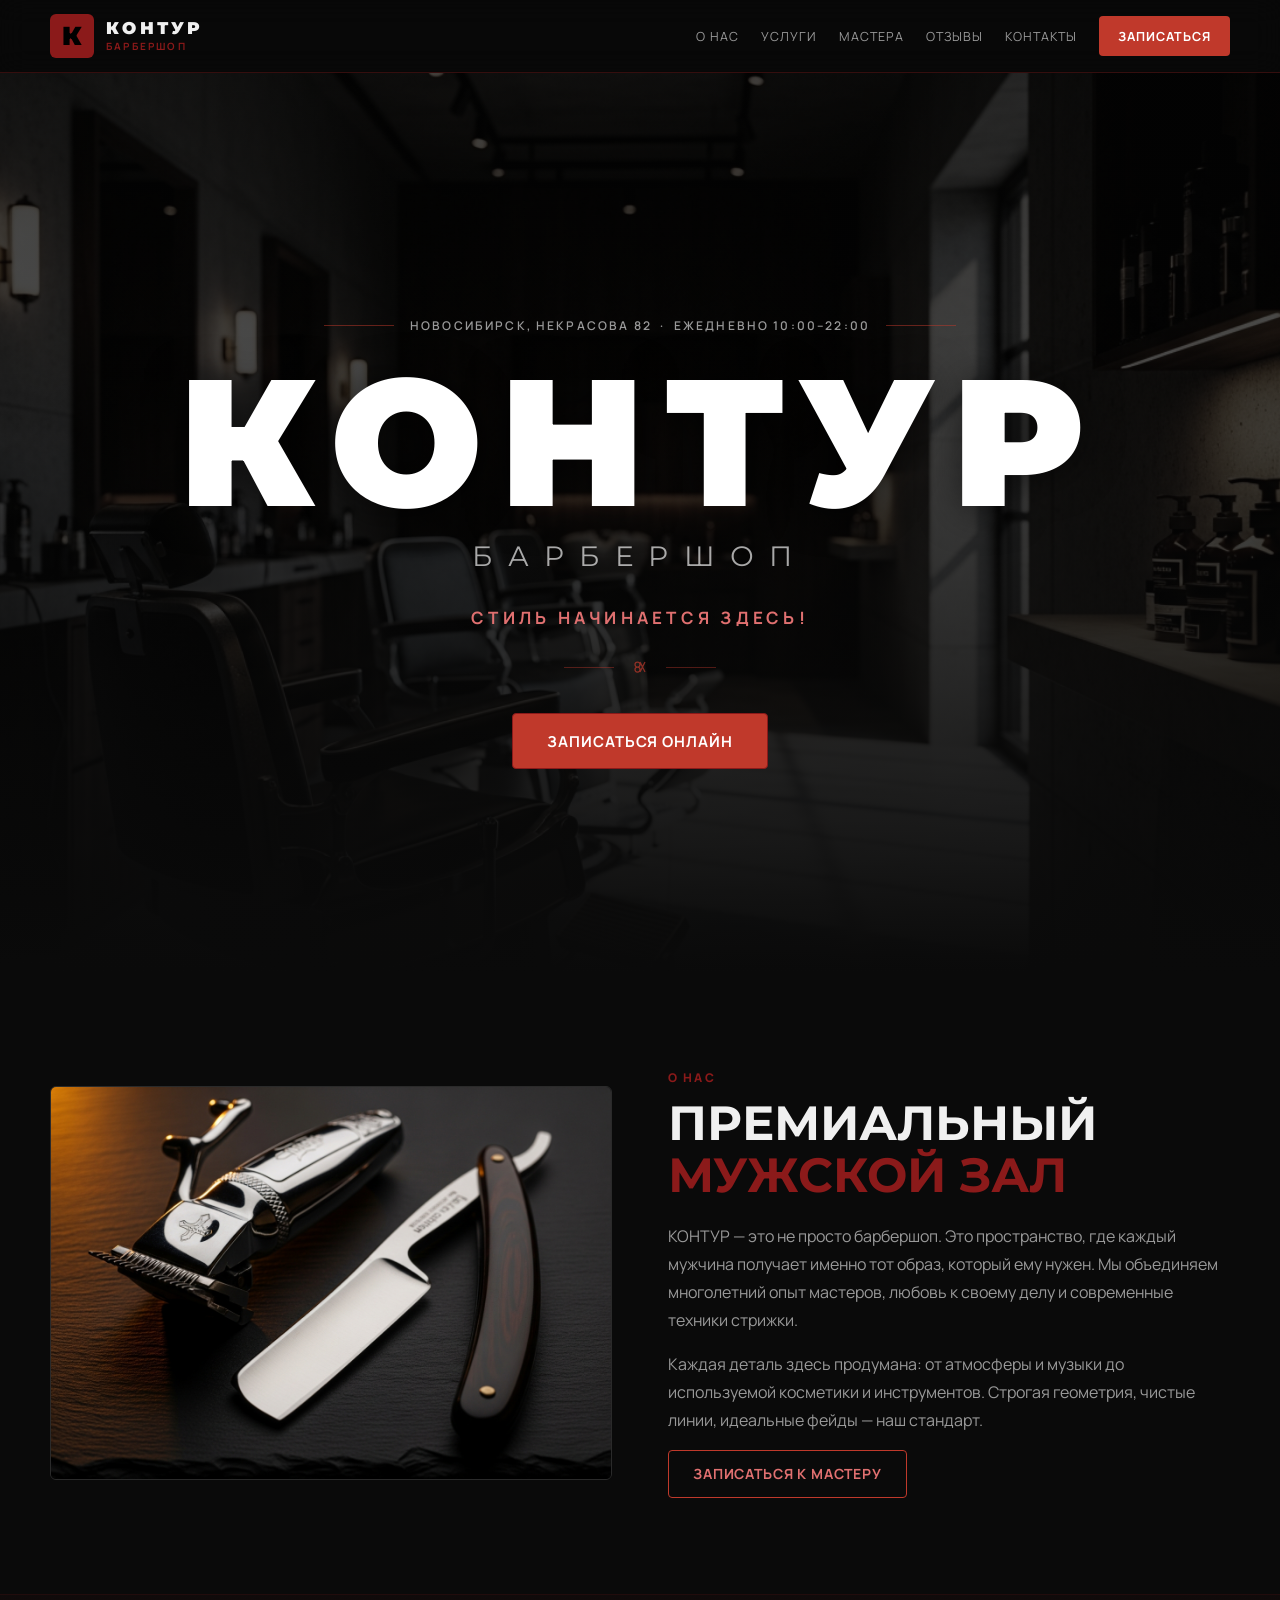
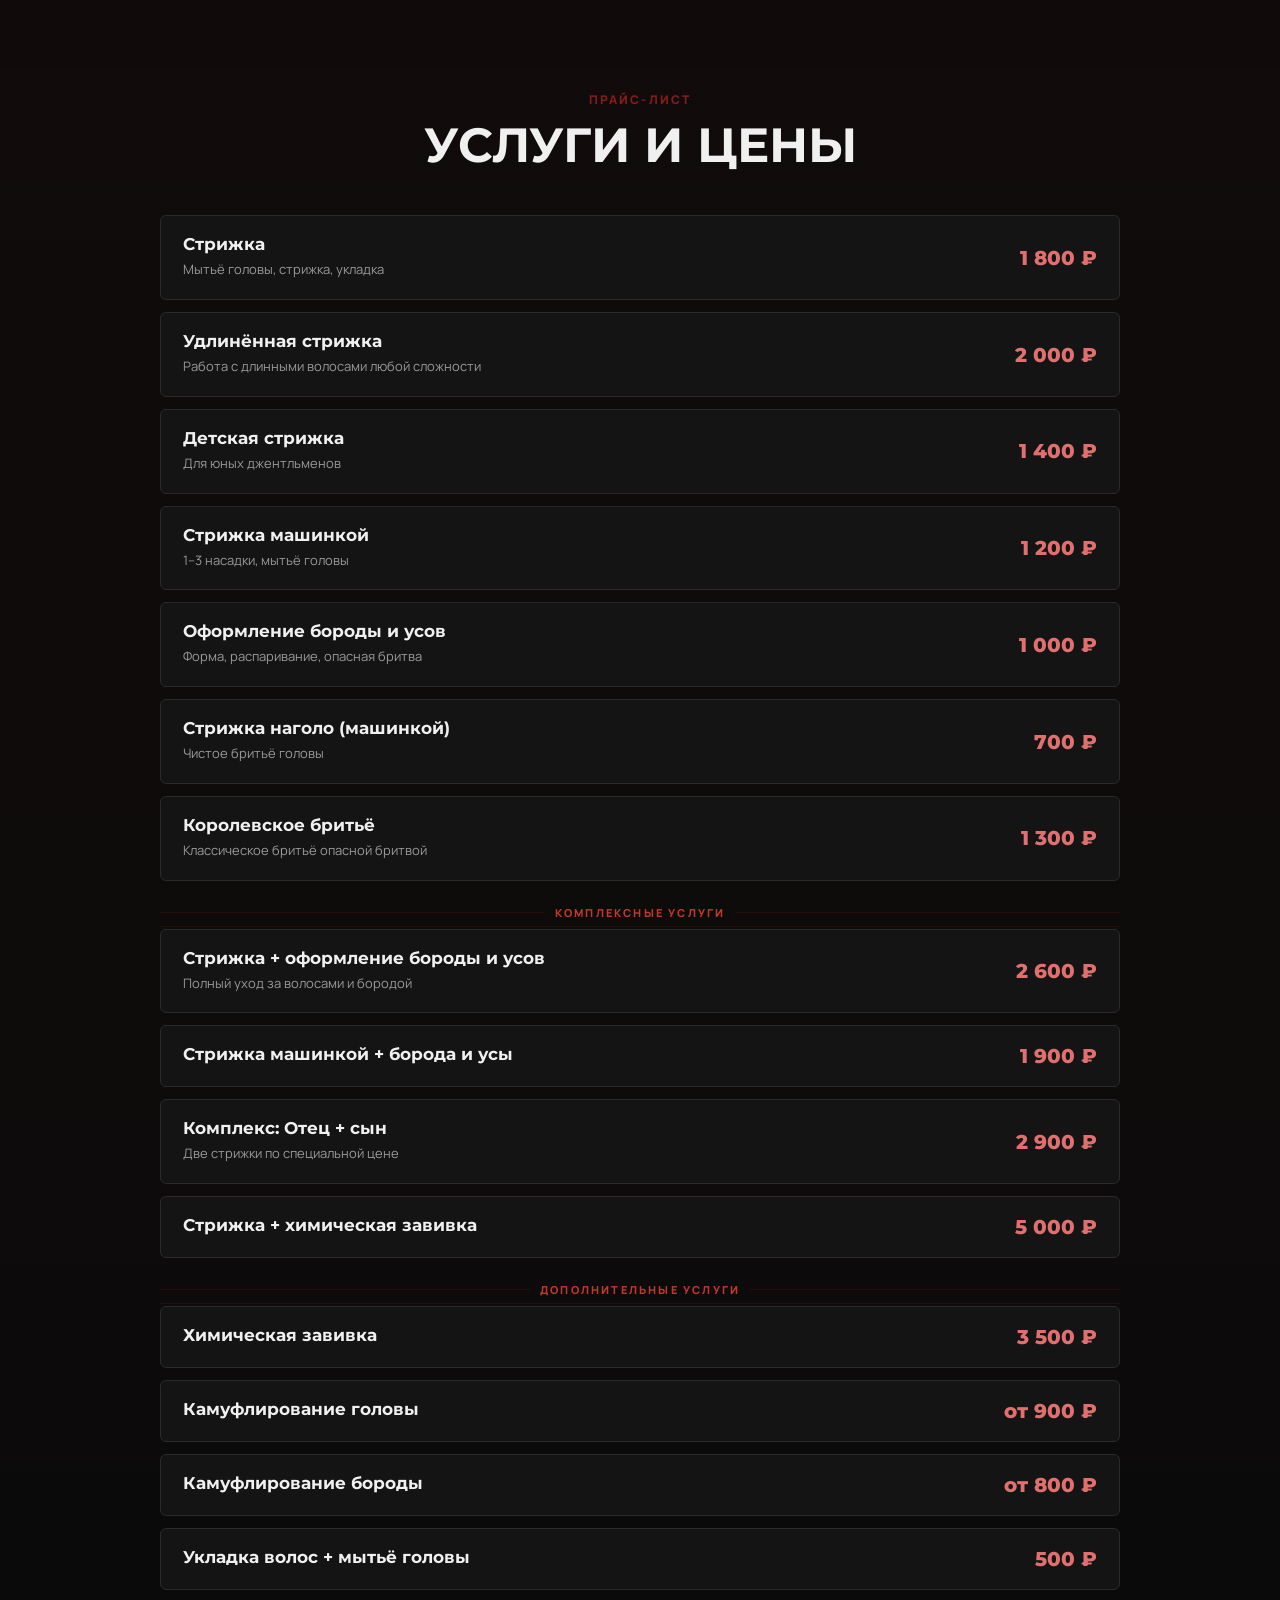
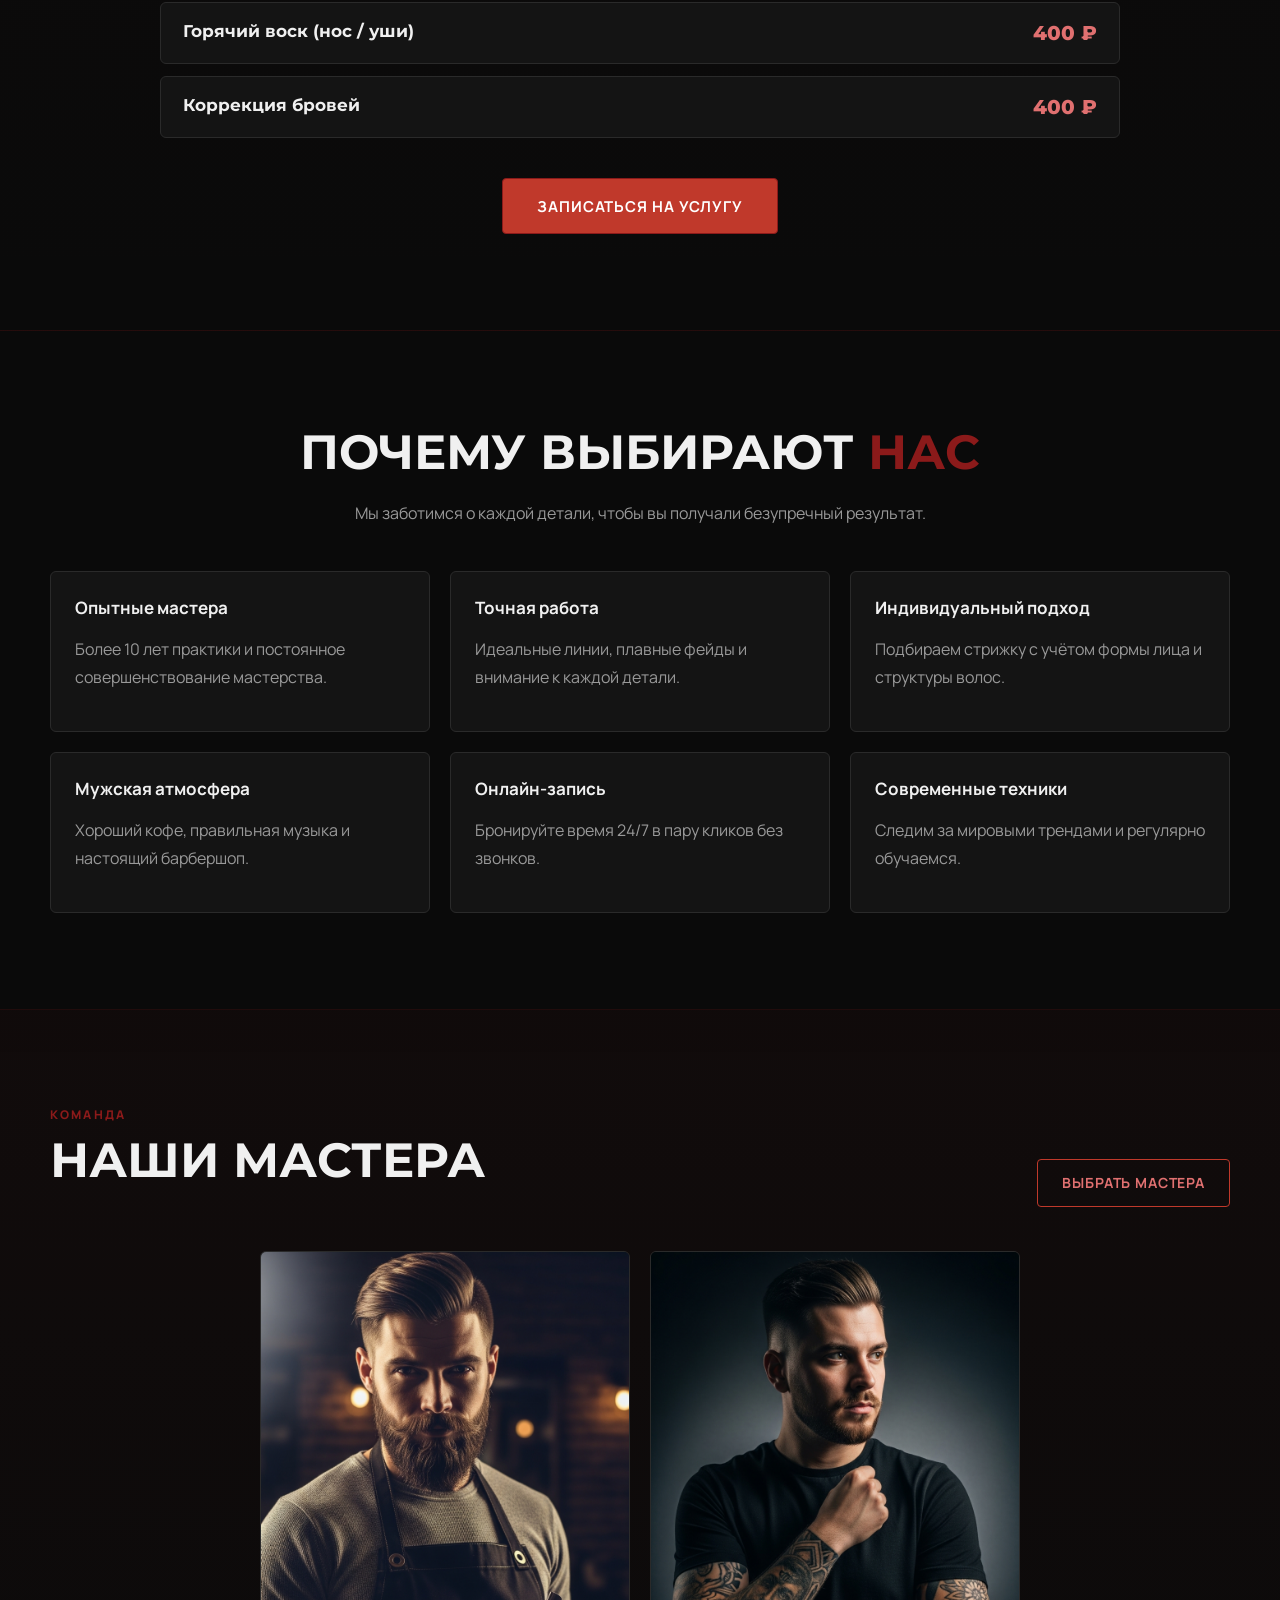
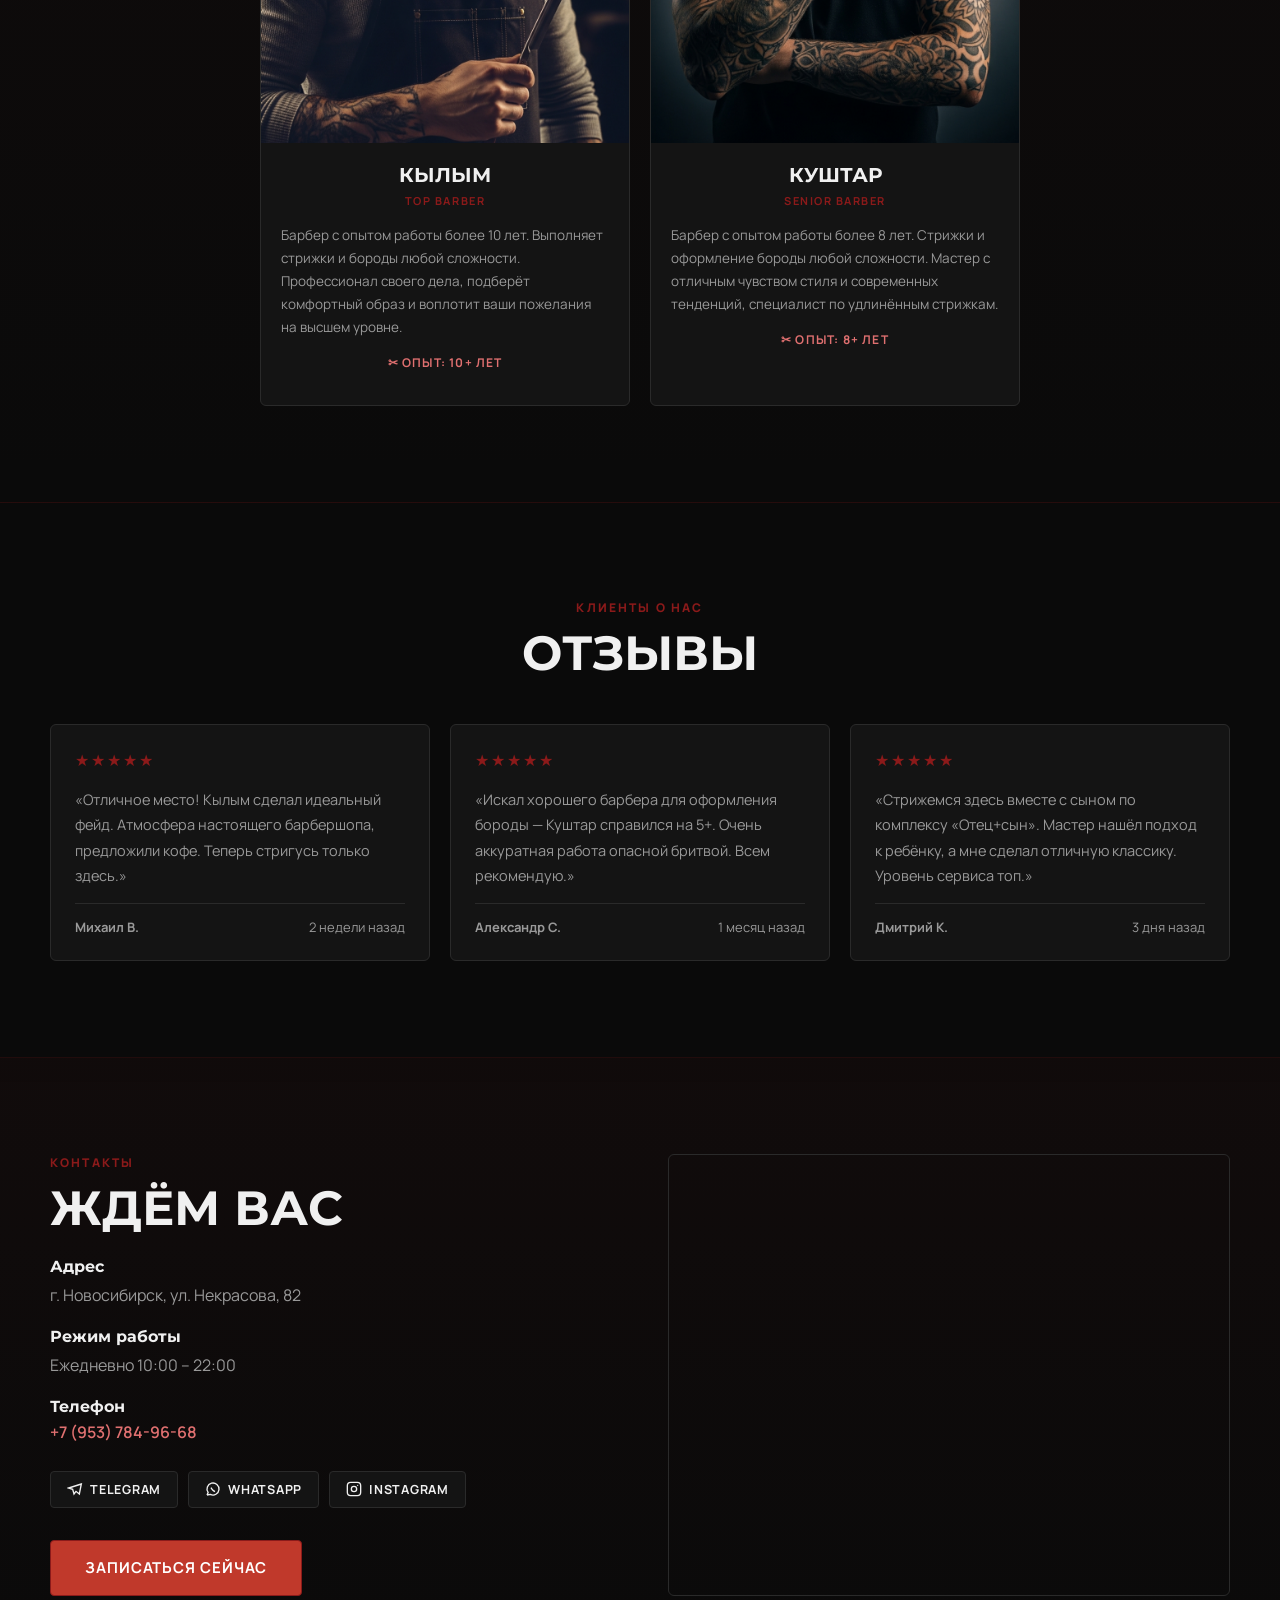
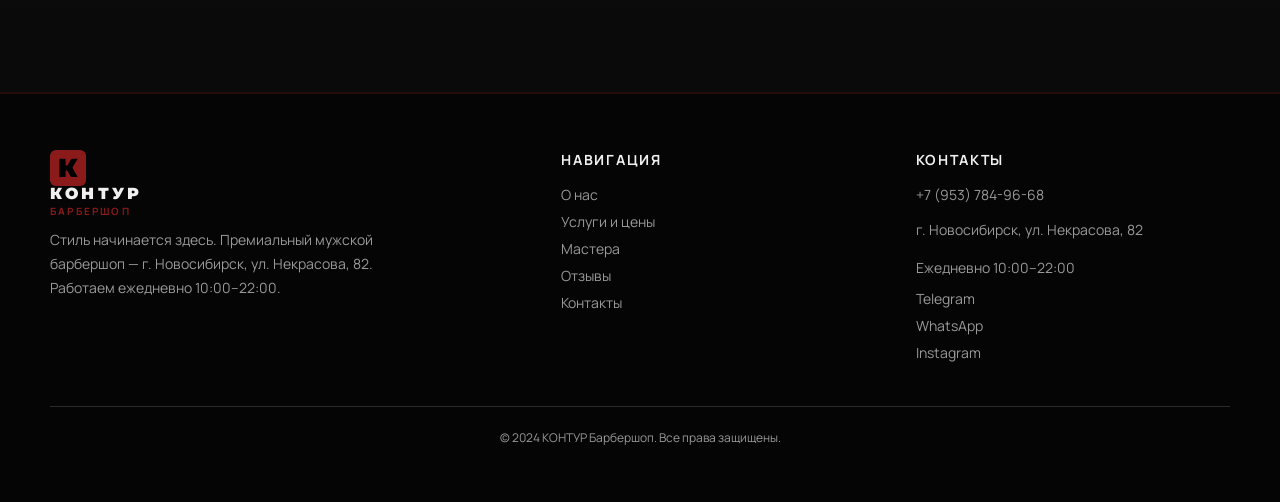
==== docs/index.html @ 43185b78 "Add files via upload" ====
<!DOCTYPE html>
<html lang="ru">
<head>
  <meta charset="UTF-8" />
  <meta name="viewport" content="width=device-width, initial-scale=1.0" />

  <!-- SEO: заголовок и описание -->
  <title>Барбершоп КОНТУР в Новосибирске — Стрижки и борода на Некрасова 82</title>
  <meta name="description" content="Мужской барбершоп КОНТУР в Новосибирске. Стрижки, оформление бороды, укладка. Опытные мастера, удобная запись онлайн. Адрес: ул. Некрасова, 82. Работаем ежедневно 10:00–22:00." />
  <meta name="keywords" content="барбершоп Новосибирск, мужская стрижка Новосибирск, стрижка бороды Новосибирск, барбер Новосибирск, КОНТУР барбершоп, стрижка Некрасова, барбершоп рядом" />

  <!-- Гео-теги для Яндекса -->
  <meta name="geo.region" content="RU-NVS" />
  <meta name="geo.placename" content="Новосибирск" />
  <meta name="geo.position" content="54.989347;82.904635" />
  <meta name="ICBM" content="54.989347, 82.904635" />
  <meta name="yandex-verification" content="ЗАМЕНИТЕ_НА_ВАШ_КОД" />

  <!-- Open Graph (для Яндекс рекламы и соцсетей) -->
  <meta property="og:type" content="business.business" />
  <meta property="og:title" content="Барбершоп КОНТУР — Новосибирск, Некрасова 82" />
  <meta property="og:description" content="Мужской барбершоп в Новосибирске. Стрижки, борода, укладка. Запись онлайн 24/7." />
  <meta property="og:image" content="./opengraph.jpg" />
  <meta property="og:url" content="https://ВАШ_ДОМЕН/" />
  <meta property="og:locale" content="ru_RU" />

  <!-- Канонический URL -->
  <link rel="canonical" href="https://ВАШ_ДОМЕН/" />

  <!-- Структурированные данные Schema.org для локального бизнеса -->
  <script type="application/ld+json">
  {
    "@context": "https://schema.org",
    "@type": "HairSalon",
    "name": "КОНТУР Барбершоп",
    "description": "Мужской барбершоп в Новосибирске. Стрижки, оформление бороды, укладка.",
    "url": "https://ВАШ_ДОМЕН/",
    "telephone": "+79537849668",
    "priceRange": "₽₽",
    "address": {
      "@type": "PostalAddress",
      "streetAddress": "ул. Некрасова, 82",
      "addressLocality": "Новосибирск",
      "addressRegion": "Новосибирская область",
      "postalCode": "630099",
      "addressCountry": "RU"
    },
    "geo": {
      "@type": "GeoCoordinates",
      "latitude": 54.989347,
      "longitude": 82.904635
    },
    "openingHoursSpecification": [
      {
        "@type": "OpeningHoursSpecification",
        "dayOfWeek": ["Monday","Tuesday","Wednesday","Thursday","Friday","Saturday","Sunday"],
        "opens": "10:00",
        "closes": "22:00"
      }
    ],
    "sameAs": [
      "https://t.me/KONTURBARBERSHOP",
      "https://www.instagram.com/kontur.barbershop"
    ]
  }
  </script>

  <!-- Яндекс.Метрика: чтобы включить, подставьте номер счётчика ниже -->
  <script type="text/javascript">
    window.KONTUR_METRIKA_ID = null; // замените на число, например 12345678

    function trackGoal(goalName) {
      if (window.KONTUR_METRIKA_ID && typeof window.ym === 'function') {
        window.ym(window.KONTUR_METRIKA_ID, 'reachGoal', goalName);
      }
    }

    if (window.KONTUR_METRIKA_ID) {
      (function(m,e,t,r,i,k,a){m[i]=m[i]||function(){(m[i].a=m[i].a||[]).push(arguments)};
      m[i].l=1*new Date();
      for(var j=0;j<document.scripts.length;j++){if(document.scripts[j].src===r){return;}}
      k=e.createElement(t),a=e.getElementsByTagName(t)[0],k.async=1,k.src=r,a.parentNode.insertBefore(k,a)})
      (window,document,"script","https://mc.yandex.ru/metrika/tag.js","ym");

      window.ym(window.KONTUR_METRIKA_ID, "init", {
        clickmap: true,
        trackLinks: true,
        accurateTrackBounce: true,
        webvisor: true
      });
    }
  </script>
  <!-- /Яндекс.Метрика -->

  <link rel="icon" type="image/svg+xml" href="./favicon.svg" />
  <link rel="preconnect" href="https://fonts.googleapis.com">
  <link rel="preconnect" href="https://fonts.gstatic.com" crossorigin>
  <link href="https://fonts.googleapis.com/css2?family=Manrope:wght@300;400;500;600;700;800&family=Montserrat:wght@400;500;700;800;900&display=swap" rel="stylesheet">
  <link rel="stylesheet" href="./styles.css" />
</head>
<body>

  <header class="header" id="top">
    <div class="container nav-wrap">
      <a href="#top" class="brand">
        <div class="brand-logo"><span class="brand-k">К</span></div>
        <div class="brand-name">
          <span class="brand-title">КОНТУР</span>
          <span class="brand-sub">Барбершоп</span>
        </div>
      </a>
      <button class="menu-btn" id="menuBtn" aria-label="Меню">☰</button>
      <nav class="nav" id="nav">
        <a href="#about">О нас</a>
        <a href="#services">Услуги</a>
        <a href="#team">Мастера</a>
        <a href="#reviews">Отзывы</a>
        <a href="#contact">Контакты</a>
        <a class="btn btn-nav" href="https://n655230.yclients.com/" target="_blank" rel="noopener" onclick="trackGoal('click_zapis_nav')">Записаться</a>
      </nav>
    </div>
  </header>

  <main>

    <!-- HERO -->
    <section class="hero">
      <img class="hero-bg" src="./images/hero-bg.png" alt="Интерьер барбершопа КОНТУР" loading="eager" fetchpriority="high" decoding="sync" />
      <div class="hero-overlay"></div>
      <div class="container hero-content">
        <div class="hero-eyebrow">
          <span class="hero-line"></span>
          <span class="hero-label">Новосибирск, Некрасова 82 &nbsp;·&nbsp; Ежедневно 10:00–22:00</span>
          <span class="hero-line"></span>
        </div>
        <h1 class="hero-title">КОНТУР</h1>
        <p class="hero-barber">БАРБЕРШОП</p>
        <p class="hero-tagline">Стиль начинается здесь!</p>
        <div class="hero-ornament">
          <span></span>
          <svg width="20" height="20" viewBox="0 0 24 24" fill="none" stroke="currentColor" stroke-width="1.5"><path d="M6 9c0 1.66 1.34 3 3 3s3-1.34 3-3-1.34-3-3-3-3 1.34-3 3zm0 6c0 1.66 1.34 3 3 3s3-1.34 3-3-1.34-3-3-3-3 1.34-3 3zm6-9l6 12m-6 0l6-12"/></svg>
          <span></span>
        </div>
        <a class="btn btn-red btn-lg" href="https://n655230.yclients.com/" target="_blank" rel="noopener" onclick="trackGoal('click_zapis_hero')">
          Записаться онлайн
        </a>
      </div>
    </section>

    <!-- ABOUT -->
    <section class="section" id="about">
      <div class="container two-col">
        <div class="image-card">
          <img src="./images/about-tools.png" alt="Инструменты барбера" loading="lazy" decoding="async" />
        </div>
        <div>
          <div class="eyebrow">О нас</div>
          <h2>ПРЕМИАЛЬНЫЙ <span>МУЖСКОЙ ЗАЛ</span></h2>
          <p>КОНТУР — это не просто барбершоп. Это пространство, где каждый мужчина получает именно тот образ, который ему нужен. Мы объединяем многолетний опыт мастеров, любовь к своему делу и современные техники стрижки.</p>
          <p>Каждая деталь здесь продумана: от атмосферы и музыки до используемой косметики и инструментов. Строгая геометрия, чистые линии, идеальные фейды — наш стандарт.</p>
          <a class="btn btn-outline" href="https://n655230.yclients.com/" target="_blank" rel="noopener" onclick="trackGoal('click_zapis')">Записаться к мастеру</a>
        </div>
      </div>
    </section>

    <!-- SERVICES -->
    <section class="section section-alt" id="services">
      <div class="container narrow">
        <div class="section-head center">
          <div class="eyebrow">Прайс-лист</div>
          <h2>УСЛУГИ И ЦЕНЫ</h2>
        </div>

        <div class="services">
          <!-- Основные -->
          <div class="service">
            <div><h3>Стрижка</h3><p>Мытьё головы, стрижка, укладка</p></div>
            <strong>1 800 ₽</strong>
          </div>
          <div class="service">
            <div><h3>Удлинённая стрижка</h3><p>Работа с длинными волосами любой сложности</p></div>
            <strong>2 000 ₽</strong>
          </div>
          <div class="service">
            <div><h3>Детская стрижка</h3><p>Для юных джентльменов</p></div>
            <strong>1 400 ₽</strong>
          </div>
          <div class="service">
            <div><h3>Стрижка машинкой</h3><p>1–3 насадки, мытьё головы</p></div>
            <strong>1 200 ₽</strong>
          </div>
          <div class="service">
            <div><h3>Оформление бороды и усов</h3><p>Форма, распаривание, опасная бритва</p></div>
            <strong>1 000 ₽</strong>
          </div>
          <div class="service">
            <div><h3>Стрижка наголо (машинкой)</h3><p>Чистое бритьё головы</p></div>
            <strong>700 ₽</strong>
          </div>
          <div class="service">
            <div><h3>Королевское бритьё</h3><p>Классическое бритьё опасной бритвой</p></div>
            <strong>1 300 ₽</strong>
          </div>
        </div>

        <div class="service-category-label">Комплексные услуги</div>

        <div class="services">
          <div class="service">
            <div><h3>Стрижка + оформление бороды и усов</h3><p>Полный уход за волосами и бородой</p></div>
            <strong>2 600 ₽</strong>
          </div>
          <div class="service">
            <div><h3>Стрижка машинкой + борода и усы</h3></div>
            <strong>1 900 ₽</strong>
          </div>
          <div class="service">
            <div><h3>Комплекс: Отец + сын</h3><p>Две стрижки по специальной цене</p></div>
            <strong>2 900 ₽</strong>
          </div>
          <div class="service">
            <div><h3>Стрижка + химическая завивка</h3></div>
            <strong>5 000 ₽</strong>
          </div>
        </div>

        <div class="service-category-label">Дополнительные услуги</div>

        <div class="services">
          <div class="service">
            <div><h3>Химическая завивка</h3></div>
            <strong>3 500 ₽</strong>
          </div>
          <div class="service">
            <div><h3>Камуфлирование головы</h3></div>
            <strong>от 900 ₽</strong>
          </div>
          <div class="service">
            <div><h3>Камуфлирование бороды</h3></div>
            <strong>от 800 ₽</strong>
          </div>
          <div class="service">
            <div><h3>Укладка волос + мытьё головы</h3></div>
            <strong>500 ₽</strong>
          </div>
          <div class="service">
            <div><h3>Горячий воск (нос / уши)</h3></div>
            <strong>400 ₽</strong>
          </div>
          <div class="service">
            <div><h3>Коррекция бровей</h3></div>
            <strong>400 ₽</strong>
          </div>
        </div>

        <div class="center mt-40">
          <a class="btn btn-red btn-lg" href="https://n655230.yclients.com/" target="_blank" rel="noopener" onclick="trackGoal('click_zapis')">
            Записаться на услугу
          </a>
        </div>
      </div>
    </section>

    <!-- ADVANTAGES -->
    <section class="section" id="advantages">
      <div class="container">
        <div class="section-head center">
          <h2>ПОЧЕМУ ВЫБИРАЮТ <span>НАС</span></h2>
          <p>Мы заботимся о каждой детали, чтобы вы получали безупречный результат.</p>
        </div>
        <div class="grid-3">
          <article class="card"><h3>Опытные мастера</h3><p>Более 10 лет практики и постоянное совершенствование мастерства.</p></article>
          <article class="card"><h3>Точная работа</h3><p>Идеальные линии, плавные фейды и внимание к каждой детали.</p></article>
          <article class="card"><h3>Индивидуальный подход</h3><p>Подбираем стрижку с учётом формы лица и структуры волос.</p></article>
          <article class="card"><h3>Мужская атмосфера</h3><p>Хороший кофе, правильная музыка и настоящий барбершоп.</p></article>
          <article class="card"><h3>Онлайн-запись</h3><p>Бронируйте время 24/7 в пару кликов без звонков.</p></article>
          <article class="card"><h3>Современные техники</h3><p>Следим за мировыми трендами и регулярно обучаемся.</p></article>
        </div>
      </div>
    </section>

    <!-- TEAM -->
    <section class="section section-alt" id="team">
      <div class="container">
        <div class="section-head between">
          <div>
            <div class="eyebrow">Команда</div>
            <h2>НАШИ МАСТЕРА</h2>
          </div>
          <a class="btn btn-outline" href="https://n655230.yclients.com/" target="_blank" rel="noopener" onclick="trackGoal('click_zapis')">Выбрать мастера</a>
        </div>
        <div class="grid-2-team">
          <article class="team-card">
            <img src="./images/barber-1.png" alt="Кылым" loading="lazy" decoding="async" />
            <div class="team-card-body">
              <h3>КЫЛЫМ</h3>
              <p class="role">Top Barber</p>
              <p class="bio">Барбер с опытом работы более 10 лет. Выполняет стрижки и бороды любой сложности. Профессионал своего дела, подберёт комфортный образ и воплотит ваши пожелания на высшем уровне.</p>
              <p class="team-exp">✂ Опыт: 10+ лет</p>
            </div>
          </article>
          <article class="team-card">
            <img src="./images/barber-2.png" alt="Куштар" loading="lazy" decoding="async" />
            <div class="team-card-body">
              <h3>КУШТАР</h3>
              <p class="role">Senior Barber</p>
              <p class="bio">Барбер с опытом работы более 8 лет. Стрижки и оформление бороды любой сложности. Мастер с отличным чувством стиля и современных тенденций, специалист по удлинённым стрижкам.</p>
              <p class="team-exp">✂ Опыт: 8+ лет</p>
            </div>
          </article>
        </div>
      </div>
    </section>

    <!-- REVIEWS -->
    <section class="section" id="reviews">
      <div class="container">
        <div class="section-head center">
          <div class="eyebrow">Клиенты о нас</div>
          <h2>ОТЗЫВЫ</h2>
        </div>
        <div class="grid-3">
          <article class="review">
            <div class="stars">★★★★★</div>
            <p>«Отличное место! Кылым сделал идеальный фейд. Атмосфера настоящего барбершопа, предложили кофе. Теперь стригусь только здесь.»</p>
            <div class="review-meta"><strong>Михаил В.</strong><span>2 недели назад</span></div>
          </article>
          <article class="review">
            <div class="stars">★★★★★</div>
            <p>«Искал хорошего барбера для оформления бороды — Куштар справился на 5+. Очень аккуратная работа опасной бритвой. Всем рекомендую.»</p>
            <div class="review-meta"><strong>Александр С.</strong><span>1 месяц назад</span></div>
          </article>
          <article class="review">
            <div class="stars">★★★★★</div>
            <p>«Стрижемся здесь вместе с сыном по комплексу «Отец+сын». Мастер нашёл подход к ребёнку, а мне сделал отличную классику. Уровень сервиса топ.»</p>
            <div class="review-meta"><strong>Дмитрий К.</strong><span>3 дня назад</span></div>
          </article>
        </div>
      </div>
    </section>

    <!-- CONTACTS -->
    <section class="section section-alt" id="contact">
      <div class="container two-col" style="align-items: stretch;">
        <div>
          <div class="eyebrow">Контакты</div>
          <h2>ЖДЁМ ВАС</h2>
          <div class="contacts-list">
            <div>
              <h3>Адрес</h3>
              <p>г. Новосибирск, ул. Некрасова, 82</p>
            </div>
            <div>
              <h3>Режим работы</h3>
              <p>Ежедневно 10:00 – 22:00</p>
            </div>
            <div>
              <h3>Телефон</h3>
              <a class="contact-link" href="tel:+79537849668">+7 (953) 784-96-68</a>
            </div>
          </div>

          <div class="social-row">
            <a class="social-btn" href="https://t.me/KONTURBARBERSHOP" target="_blank" rel="noopener">
              <svg width="16" height="16" viewBox="0 0 24 24" fill="none" stroke="currentColor" stroke-width="2"><path d="M21.5 4.5L2.5 10.5l6 2 2 7 3-4 5 4 3-15z"/></svg>
              Telegram
            </a>
            <a class="social-btn" href="https://wa.me/qr/NWLI3OBQTMAFO1" target="_blank" rel="noopener">
              <svg width="16" height="16" viewBox="0 0 24 24" fill="none" stroke="currentColor" stroke-width="2"><path d="M3 21l1.65-3.8a9 9 0 1 1 3.4 2.9L3 21"/><path d="M9 10c.5 1 1 2 2.5 3.5s2.5 2 3.5 2.5"/></svg>
              WhatsApp
            </a>
            <a class="social-btn" href="https://www.instagram.com/kontur.barbershop?igsh=MTFwaXQxMGl1YWFjZg==" target="_blank" rel="noopener">
              <svg width="16" height="16" viewBox="0 0 24 24" fill="none" stroke="currentColor" stroke-width="2"><rect x="2" y="2" width="20" height="20" rx="5"/><circle cx="12" cy="12" r="4"/><circle cx="17.5" cy="6.5" r="1" fill="currentColor" stroke="none"/></svg>
              Instagram
            </a>
          </div>

          <div style="margin-top: 32px;">
            <a class="btn btn-red btn-lg" href="https://n655230.yclients.com/" target="_blank" rel="noopener" onclick="trackGoal('click_zapis_contact')">
              Записаться сейчас
            </a>
          </div>
        </div>

        <div class="map-card">
          <iframe
            src="https://yandex.ru/map-widget/v1/?text=Новосибирск%2C+ул.+Некрасова%2C+82&z=16&l=map"
            width="100%"
            height="400"
            frameborder="0"
            allowfullscreen
            loading="lazy"
            style="border-radius: 6px; display: block;"
            title="Карта — г. Новосибирск, ул. Некрасова, 82"
          ></iframe>
        </div>
      </div>
    </section>

  </main>

  <footer class="footer">
    <div class="container footer-grid">
      <div>
        <a href="#top" class="footer-brand">
          <div class="brand-logo"><span class="brand-k">К</span></div>
          <div class="brand-name">
            <span class="brand-title" style="font-size:16px;">КОНТУР</span>
            <span class="brand-sub">Барбершоп</span>
          </div>
        </a>
        <p class="footer-text">Стиль начинается здесь. Премиальный мужской барбершоп — г. Новосибирск, ул. Некрасова, 82. Работаем ежедневно 10:00–22:00.</p>
      </div>
      <div>
        <h3>Навигация</h3>
        <a href="#about">О нас</a>
        <a href="#services">Услуги и цены</a>
        <a href="#team">Мастера</a>
        <a href="#reviews">Отзывы</a>
        <a href="#contact">Контакты</a>
      </div>
      <div>
        <h3>Контакты</h3>
        <a href="tel:+79537849668">+7 (953) 784-96-68</a>
        <p>г. Новосибирск, ул. Некрасова, 82</p>
        <p>Ежедневно 10:00–22:00</p>
        <a href="https://t.me/KONTURBARBERSHOP" target="_blank" rel="noopener">Telegram</a>
        <a href="https://wa.me/qr/NWLI3OBQTMAFO1" target="_blank" rel="noopener">WhatsApp</a>
        <a href="https://www.instagram.com/kontur.barbershop?igsh=MTFwaXQxMGl1YWFjZg==" target="_blank" rel="noopener">Instagram</a>
      </div>
    </div>
    <div class="container footer-copy">
      © 2024 КОНТУР Барбершоп. Все права защищены.
    </div>
  </footer>

  <script src="./script.js"></script>
</body>
</html>
---- docs/styles.css ----
:root {
  --bg: #0a0a0a;
  --bg-2: #111111;
  --card: #141414;
  --line: #2a2a2a;
  --text: #f0f0f0;
  --muted: #999999;
  --red: #c0392b;
  --red-2: #8b1a1a;
  --red-light: #e07070;
}
* { box-sizing: border-box; }
html { scroll-behavior: smooth; }
body {
  margin: 0;
  font-family: 'Manrope', sans-serif;
  background: var(--bg);
  color: var(--text);
}
a { color: inherit; text-decoration: none; }
img { max-width: 100%; display: block; }
.container { width: min(1180px, calc(100% - 32px)); margin: 0 auto; }
.narrow { width: min(960px, calc(100% - 32px)); }

/* HEADER */
.header {
  position: sticky; top: 0; z-index: 50;
  backdrop-filter: blur(14px);
  background: rgba(8,8,8,.90);
  border-bottom: 1px solid rgba(139,26,26,.35);
}
.nav-wrap { display: flex; align-items: center; justify-content: space-between; min-height: 72px; gap: 24px; }
.brand { display: inline-flex; align-items: center; gap: 12px; }
.brand-logo { width: 44px; height: 44px; border-radius: 6px; background: var(--red-2); display: flex; align-items: center; justify-content: center; flex-shrink: 0; }
.brand-k { font-family: 'Montserrat', sans-serif; font-weight: 900; font-size: 26px; color: #000; line-height: 1; letter-spacing: 0; }
.brand-name { display: flex; flex-direction: column; }
.brand-title { font-family: 'Montserrat', sans-serif; font-weight: 900; font-size: 17px; letter-spacing: .2em; color: var(--text); line-height: 1; }
.brand-sub { font-size: 10px; letter-spacing: .22em; color: var(--red-2); font-weight: 700; text-transform: uppercase; margin-top: 2px; }
nav.nav { display: flex; align-items: center; gap: 22px; }
.nav a { color: var(--muted); font-size: 12.5px; text-transform: uppercase; letter-spacing: .08em; transition: color .2s; }
.nav a:hover { color: var(--red-light); }
.nav a.btn-nav { color: #ffffff; }
.nav a.btn-nav:hover { color: #ffffff; }
.menu-btn { display: none; background: none; border: 1px solid var(--line); color: var(--text); font-size: 24px; border-radius: 6px; width: 44px; height: 44px; cursor: pointer; }

/* HERO */
.hero { position: relative; min-height: 100svh; display: flex; align-items: center; overflow: hidden; }
.hero-bg { position: absolute; inset: 0; width: 100%; height: 100%; object-fit: cover; filter: brightness(.38) saturate(.5); }
.hero-overlay { position: absolute; inset: 0; background: linear-gradient(to bottom, rgba(8,8,8,.3) 0%, rgba(8,8,8,.25) 40%, var(--bg) 100%); }
.hero-content { position: relative; z-index: 1; text-align: center; padding: 140px 0 100px; }

.hero-eyebrow { display: flex; align-items: center; gap: 16px; justify-content: center; margin-bottom: 24px; }
.hero-line { flex: 1; max-width: 70px; height: 1px; background: rgba(192,57,43,.5); }
.hero-label { font-size: 12px; letter-spacing: .18em; text-transform: uppercase; color: var(--muted); font-weight: 600; white-space: normal; text-align: center; line-height: 1.5; }

.hero-title {
  margin: 0;
  font-family: 'Montserrat', sans-serif;
  font-weight: 900;
  font-size: clamp(72px, 18vw, 180px);
  letter-spacing: .1em;
  line-height: .92;
  color: #fff;
  text-shadow: 0 2px 40px rgba(0,0,0,.6);
}
.hero-barber {
  margin: 8px 0 0;
  font-family: 'Montserrat', sans-serif;
  font-weight: 400;
  font-size: clamp(14px, 2.8vw, 28px);
  letter-spacing: .55em;
  text-transform: uppercase;
  color: rgba(255,255,255,.65);
}
.hero-tagline {
  margin: 22px 0 0;
  font-size: clamp(13px, 1.6vw, 17px);
  color: var(--red-light);
  letter-spacing: .25em;
  text-transform: uppercase;
  font-weight: 700;
}
.hero-ornament {
  display: flex; align-items: center; gap: 16px; justify-content: center;
  margin: 24px 0 36px; color: rgba(192,57,43,.7);
}
.hero-ornament span { width: 50px; height: 1px; background: rgba(192,57,43,.4); }

/* BUTTONS */
.btn {
  display: inline-flex; align-items: center; justify-content: center; gap: 8px;
  min-height: 48px; padding: 0 24px; border-radius: 4px; font-weight: 700;
  border: 1px solid transparent; transition: all .2s ease; text-transform: uppercase; letter-spacing: .06em; font-size: 14px;
}
.btn-lg { min-height: 56px; padding: 0 34px; font-size: 15px; }
.btn-red { background: var(--red); color: #fff; border-color: var(--red-2); }
.btn-red:hover { background: var(--red-2); transform: translateY(-1px); box-shadow: 0 4px 18px rgba(139,26,26,.55); }
.btn-outline { border-color: var(--red); color: var(--red-light); }
.btn-outline:hover { background: rgba(139,26,26,.15); }
.btn-nav { background: var(--red); color: #ffffff; padding: 0 18px; min-height: 40px; font-size: 12.5px; font-weight: 700; }
.btn-nav:hover { background: #e74c3c; }

/* SECTIONS */
.section { padding: 96px 0; }
.section-alt { background: linear-gradient(180deg, rgba(139,26,26,.05), rgba(0,0,0,0)); border-top: 1px solid rgba(139,26,26,.18); border-bottom: 1px solid rgba(139,26,26,.18); }
.eyebrow { text-transform: uppercase; letter-spacing: .18em; font-weight: 800; margin-bottom: 12px; font-size: 12px; color: var(--red-2); }
h2 { margin: 0 0 20px; font-size: clamp(28px, 4.5vw, 48px); line-height: 1.08; font-family: 'Montserrat', sans-serif; }
h2 span { color: var(--red-2); }
p { color: var(--muted); line-height: 1.75; }
.section-head { margin-bottom: 44px; }
.section-head.center { text-align: center; }
.section-head.between { display: flex; justify-content: space-between; align-items: flex-end; gap: 24px; }

/* ABOUT */
.two-col { display: grid; grid-template-columns: 1fr 1fr; gap: 56px; align-items: center; }
.image-card img { border-radius: 6px; border: 1px solid var(--line); }

/* SERVICES */
.services { display: grid; gap: 12px; }
.service {
  display: flex; justify-content: space-between; align-items: center; gap: 20px;
  padding: 18px 22px; background: var(--card); border: 1px solid var(--line); border-radius: 6px;
  transition: border-color .2s;
}
.service:hover { border-color: rgba(139,26,26,.4); }
.service h3 { margin: 0 0 4px; font-size: 17px; font-family: 'Montserrat', sans-serif; }
.service p { margin: 0; font-size: 13px; }
.service strong { color: var(--red-light); white-space: nowrap; font: 800 20px 'Montserrat', sans-serif; min-width: 90px; text-align: right; }
.service-category-label {
  font-size: 11px; text-transform: uppercase; letter-spacing: .2em; font-weight: 800; color: var(--red);
  padding: 24px 0 6px; border-bottom: 1px solid rgba(139,26,26,.2); margin-bottom: 2px;
  display: flex; align-items: center; gap: 10px;
}
.service-category-label::before, .service-category-label::after { content: ''; flex: 1; height: 1px; background: rgba(139,26,26,.2); }

/* GRID */
.grid-3 { display: grid; grid-template-columns: repeat(3, 1fr); gap: 20px; }
.grid-2-team { display: grid; grid-template-columns: repeat(2, 1fr); gap: 20px; max-width: 760px; margin: 0 auto; }

/* CARDS */
.card, .review { background: var(--card); border: 1px solid var(--line); border-radius: 6px; padding: 24px; }
.card h3 { margin: 0 0 10px; font-size: 17px; }
.card:hover { border-color: rgba(139,26,26,.35); transition: border-color .2s; }

/* TEAM */
.team-card { text-align: center; background: var(--card); border: 1px solid var(--line); border-radius: 6px; overflow: hidden; }
.team-card img { aspect-ratio: 3/4; object-fit: cover; width: 100%; }
.team-card-body { padding: 20px; }
.team-card h3 { margin: 0 0 4px; font-size: 20px; font-family: 'Montserrat', sans-serif; }
.team-card .role { color: var(--red-2); text-transform: uppercase; letter-spacing: .14em; font-size: 11px; font-weight: 700; margin: 0 0 14px; }
.team-card .bio { font-size: 13.5px; line-height: 1.7; text-align: left; }
.team-exp { font-size: 12px; color: var(--red-light); font-weight: 700; margin-top: 10px; text-transform: uppercase; letter-spacing: .1em; }

/* REVIEWS */
.stars { color: var(--red-2); margin-bottom: 16px; font-size: 16px; letter-spacing: 2px; }
.review p { font-size: 14.5px; }
.review-meta { display: flex; justify-content: space-between; gap: 12px; padding-top: 14px; margin-top: 14px; border-top: 1px solid var(--line); color: var(--muted); font-size: 13px; }

/* CONTACTS */
.contacts-list { display: grid; gap: 18px; margin: 22px 0 28px; }
.contacts-list h3 { margin: 0 0 5px; font-size: 16px; font-family: 'Montserrat', sans-serif; }
.contacts-list p, .contacts-list a { margin: 0; display: block; }
.contact-link { display: inline-flex; align-items: center; gap: 8px; color: var(--red-light); font-weight: 600; transition: color .2s; }
.contact-link:hover { color: #fff; }
.social-row { display: flex; gap: 10px; flex-wrap: wrap; margin-top: 24px; }
.social-btn {
  display: inline-flex; align-items: center; gap: 7px;
  padding: 9px 16px; border-radius: 4px; font-size: 12.5px; font-weight: 700;
  border: 1px solid var(--line); background: var(--card);
  text-transform: uppercase; letter-spacing: .06em; transition: all .2s;
}
.social-btn:hover { border-color: var(--red); color: var(--red-light); }
.map-card { border: 1px solid var(--line); border-radius: 6px; overflow: hidden; min-height: 400px; }

/* FOOTER */
.footer { padding: 56px 0; background: #050505; border-top: 1px solid rgba(139,26,26,.25); }
.footer-grid { display: grid; grid-template-columns: 1.5fr 1fr 1fr; gap: 40px; }
.footer-grid h3 { margin: 0 0 16px; font-size: 14px; text-transform: uppercase; letter-spacing: .12em; color: var(--text); }
.footer-grid a, .footer-grid p { display: block; margin-bottom: 8px; color: var(--muted); font-size: 14px; transition: color .2s; }
.footer-grid a:hover { color: var(--red-light); }
.footer-text { max-width: 340px; color: var(--muted); font-size: 13.5px; line-height: 1.72; margin-top: 10px; }
.footer-brand { display: flex; align-items: center; gap: 12px; margin-bottom: 12px; }
.footer-brand .brand-logo { width: 36px; height: 36px; }
.footer-copy { margin-top: 36px; border-top: 1px solid var(--line); padding-top: 22px; text-align: center; color: var(--muted); font-size: 12px; }
.mt-40 { margin-top: 40px; }
.center { text-align: center; }

@media (max-width: 960px) {
  nav.nav { display: none; position: absolute; top: 72px; left: 0; right: 0; background: rgba(8,8,8,.97); border-bottom: 1px solid var(--line); flex-direction: column; align-items: stretch; padding: 14px; gap: 0; z-index: 100; }
  nav.nav.open { display: flex; }
  nav.nav a { padding: 14px 10px; border-bottom: 1px solid var(--line); font-size: 14px; }
  nav.nav a.btn-nav { margin-top: 10px; border-bottom: none; text-align: center; justify-content: center; padding: 14px; min-height: 48px; }
  .menu-btn { display: inline-flex; align-items: center; justify-content: center; }
  .two-col, .grid-3, .footer-grid { grid-template-columns: 1fr; }
  .section-head.between { flex-direction: column; align-items: flex-start; gap: 18px; }
  .service { flex-direction: column; align-items: flex-start; gap: 10px; }
  .service strong { text-align: left; }
  .contacts-grid { grid-template-columns: 1fr; gap: 40px; }
}

@media (max-width: 640px) {
  .section { padding: 64px 0; }
  .hero-content { padding-top: 90px; padding-bottom: 70px; }
  .hero-eyebrow { flex-direction: column; gap: 6px; }
  .hero-line { display: none; }
  .hero-label { font-size: 11px; letter-spacing: .14em; }
  h2 { font-size: clamp(24px, 7vw, 42px); }
  .grid-2-team { grid-template-columns: 1fr; max-width: 400px; }
  .btn { min-height: 52px; }
  .btn-lg { min-height: 54px; font-size: 14px; }
  .social-btn { min-height: 48px; font-size: 12px; }
  .footer-grid { gap: 32px; }
  .contacts-list { gap: 18px; }
  .map-card iframe { height: 300px; }
  .section-head.between { gap: 16px; }
  .eyebrow { font-size: 11px; }
  .team-card-body { padding: 16px; }
  .service { padding: 16px 18px; }
}
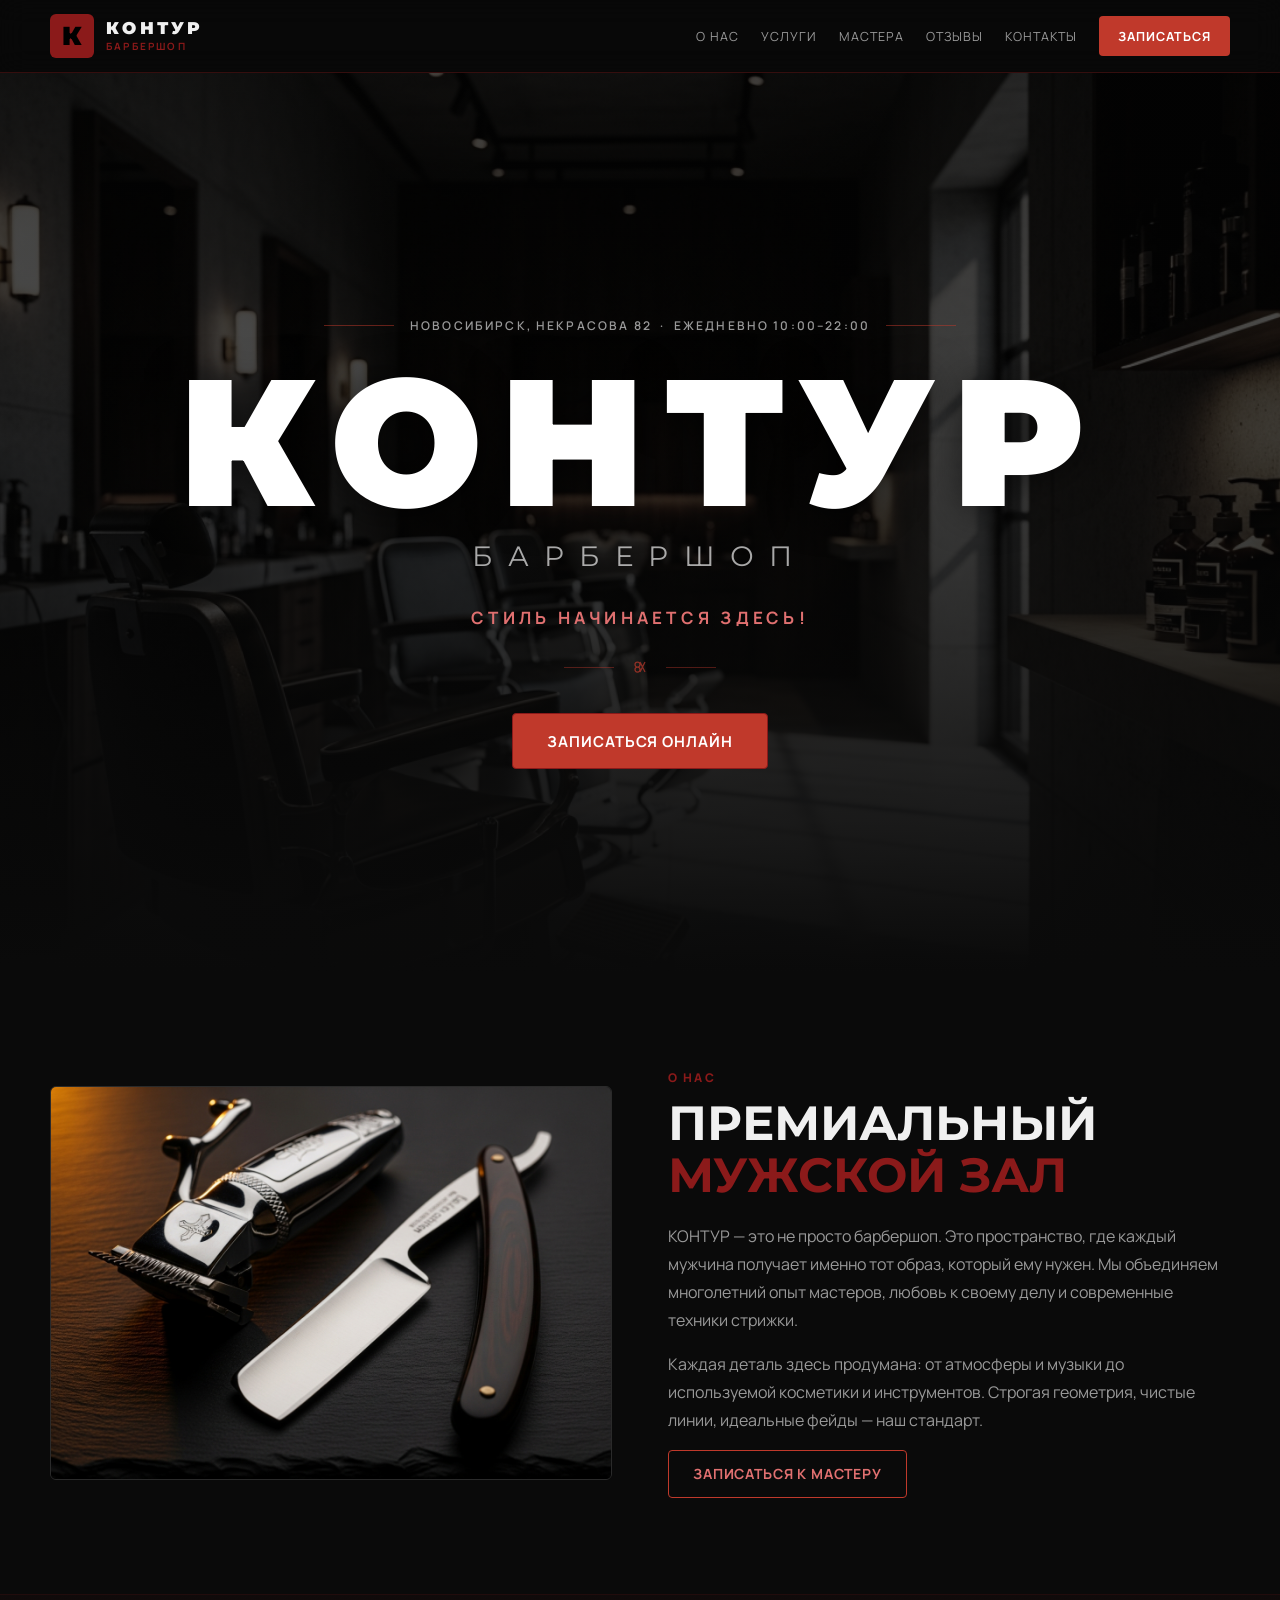
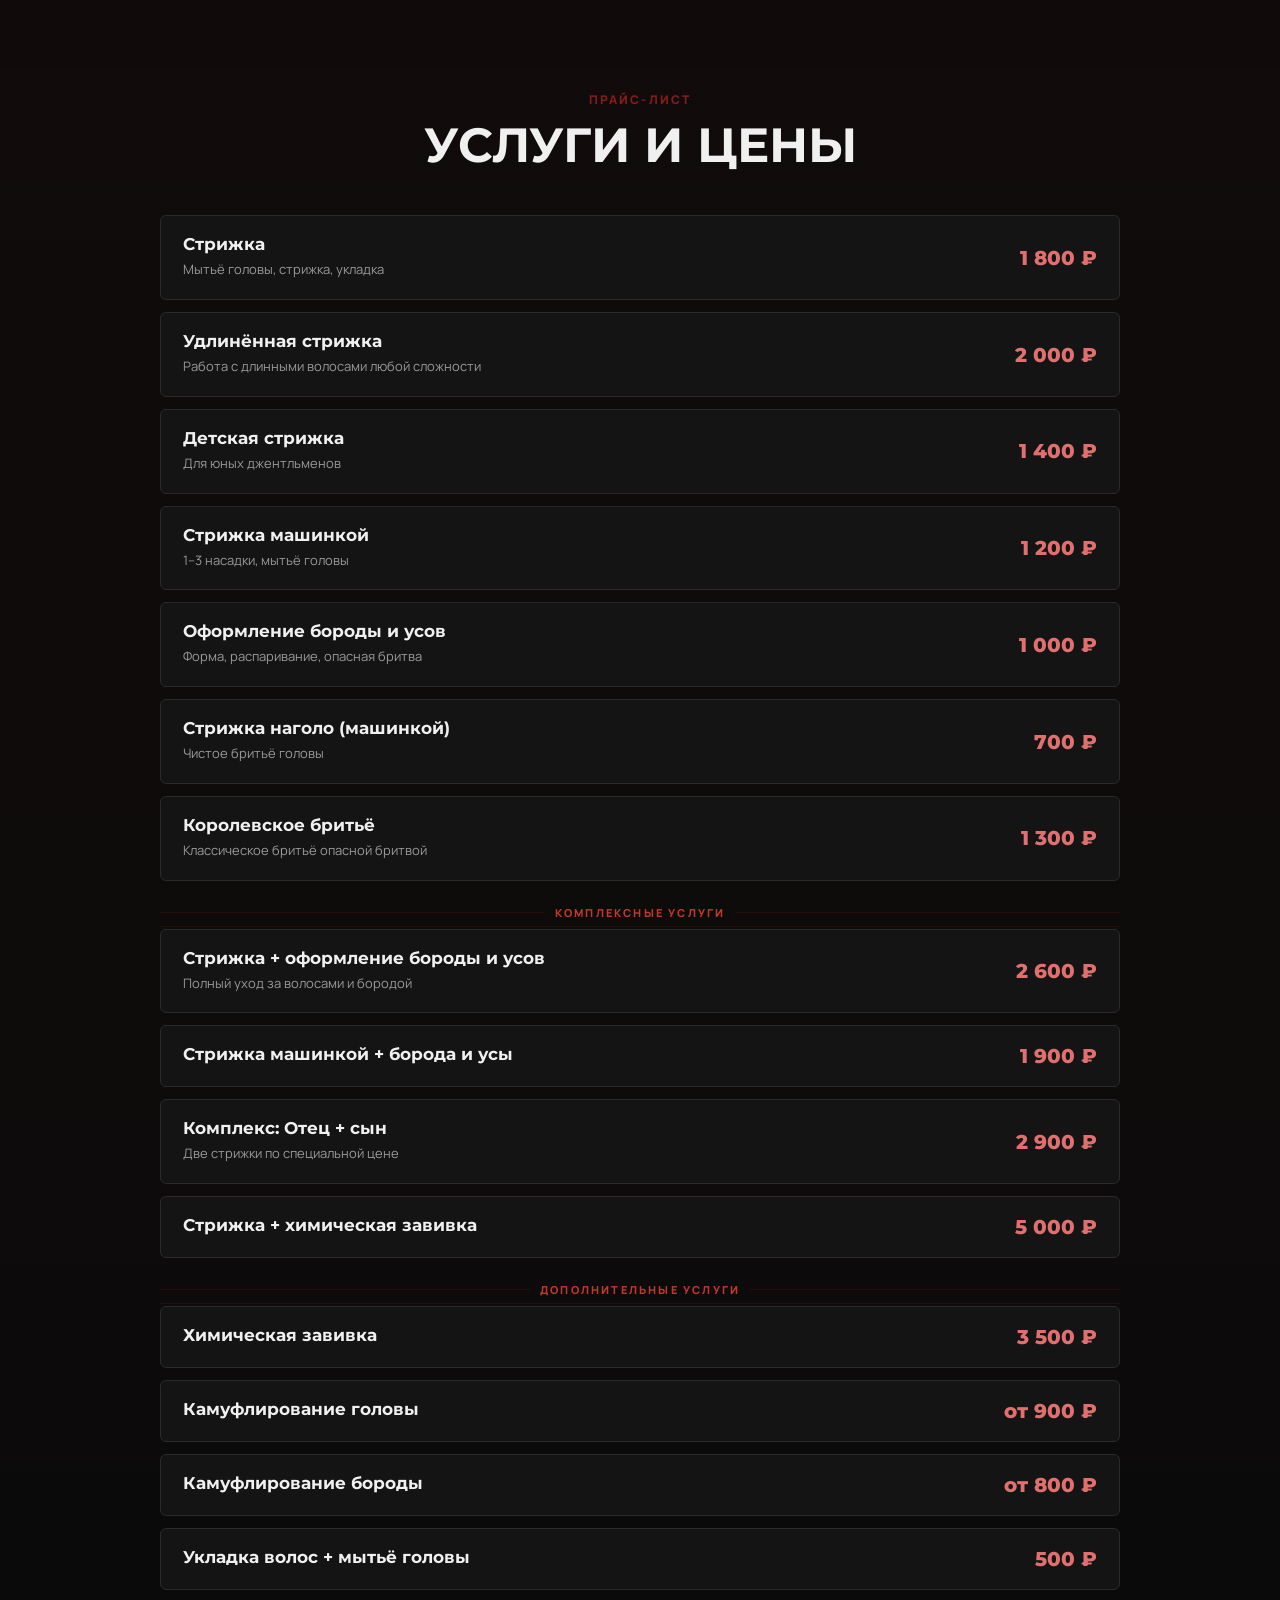
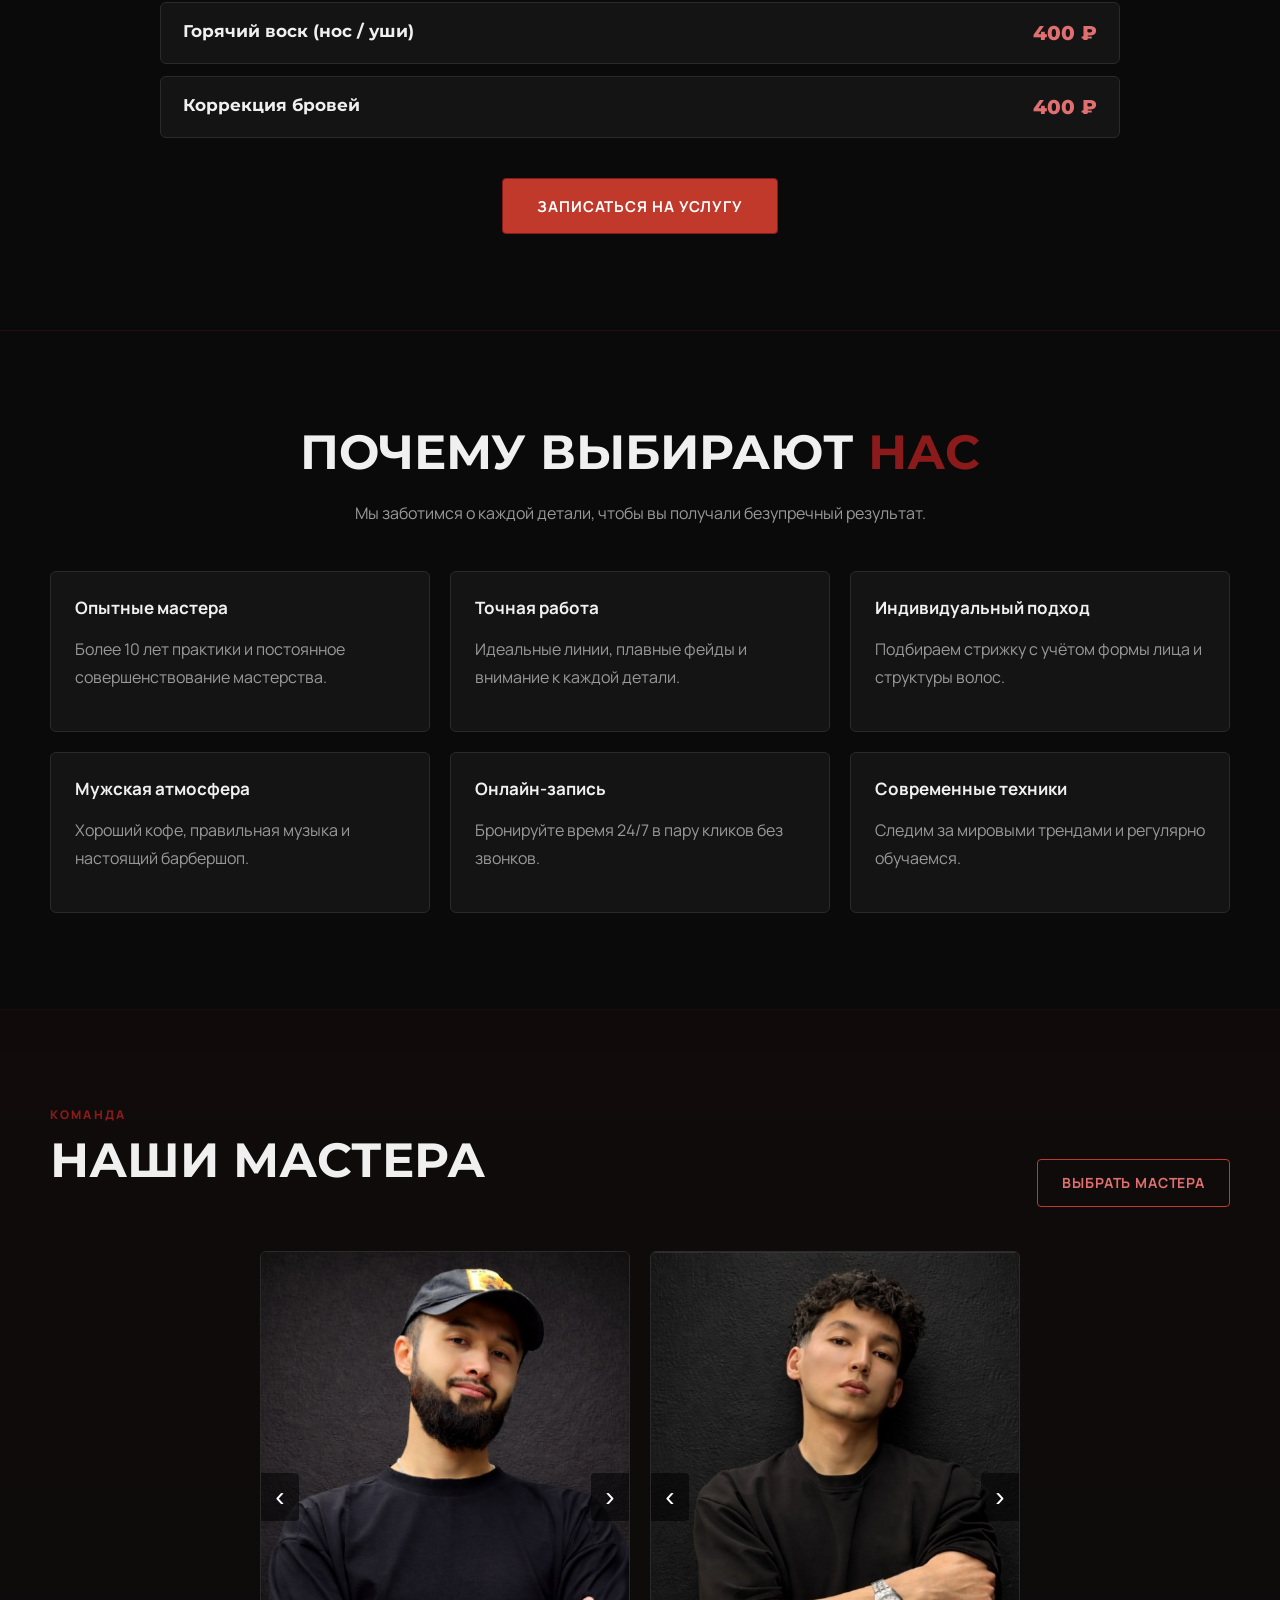
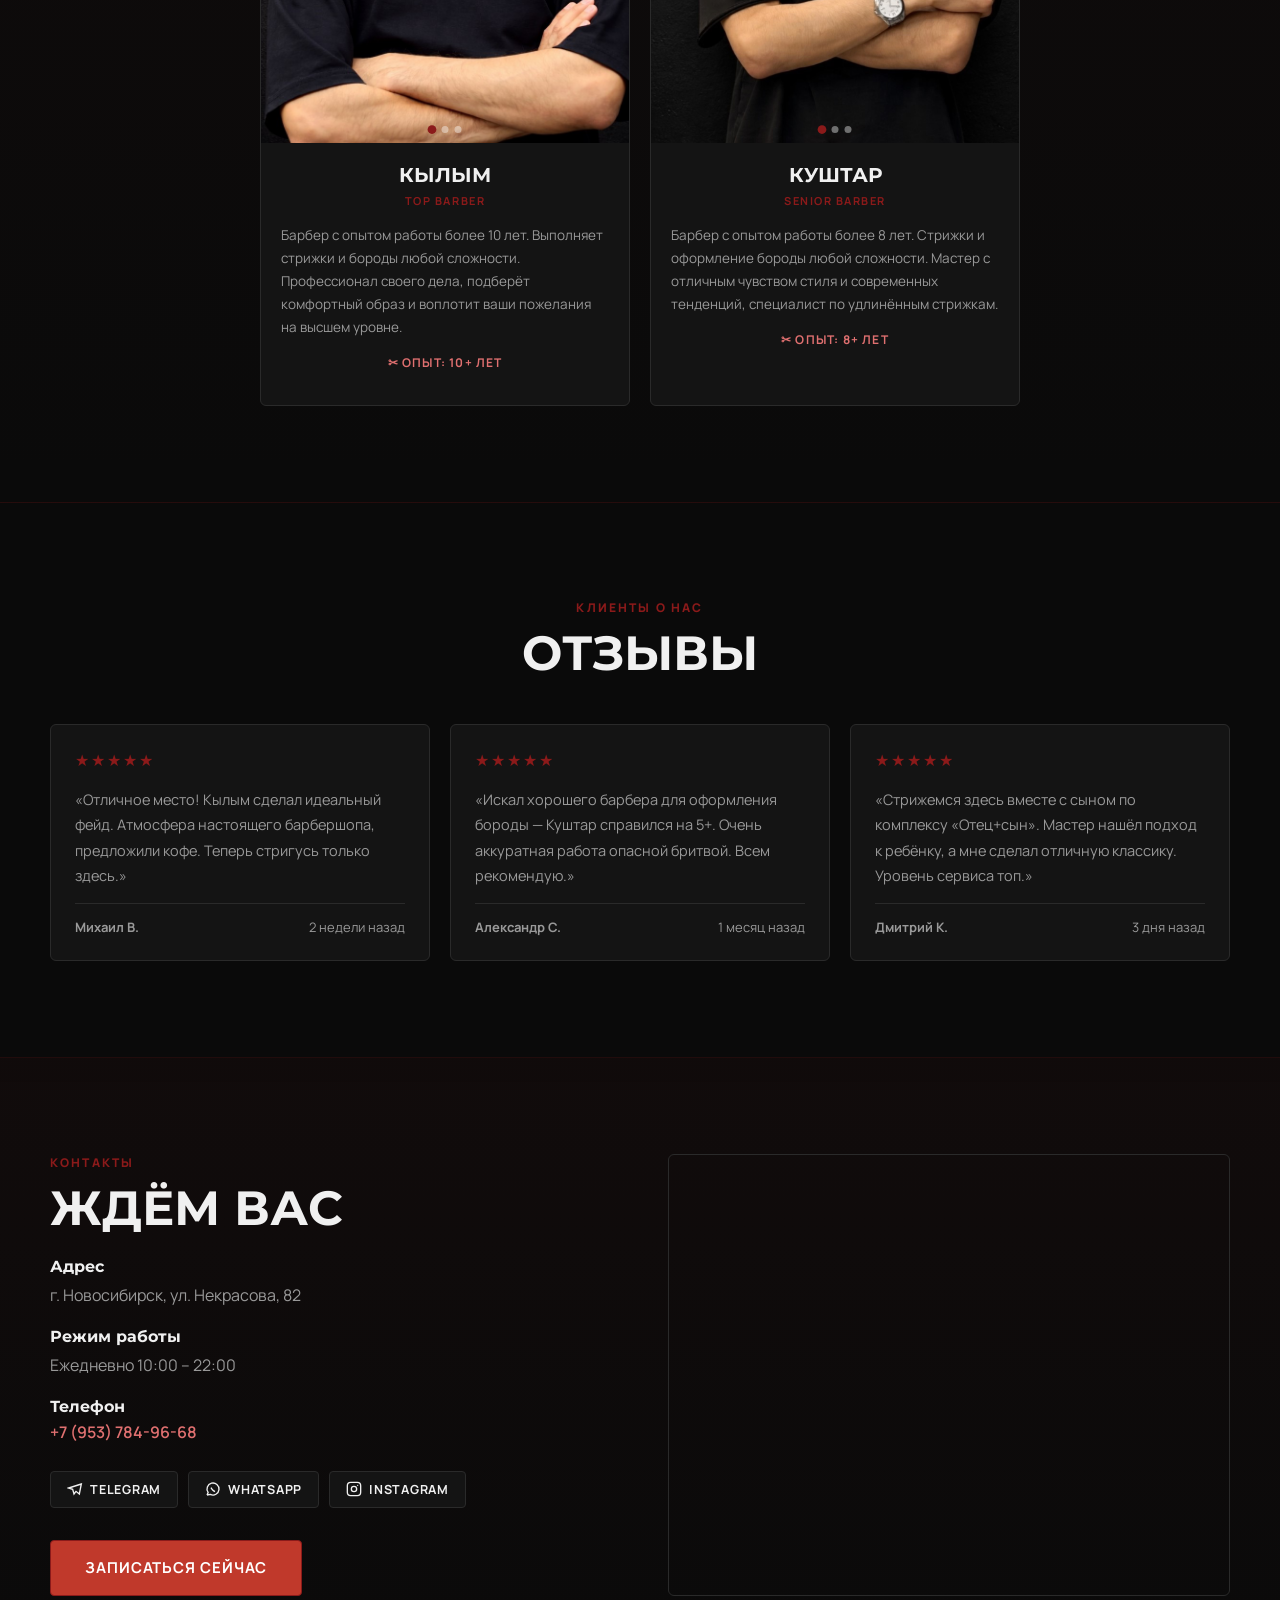
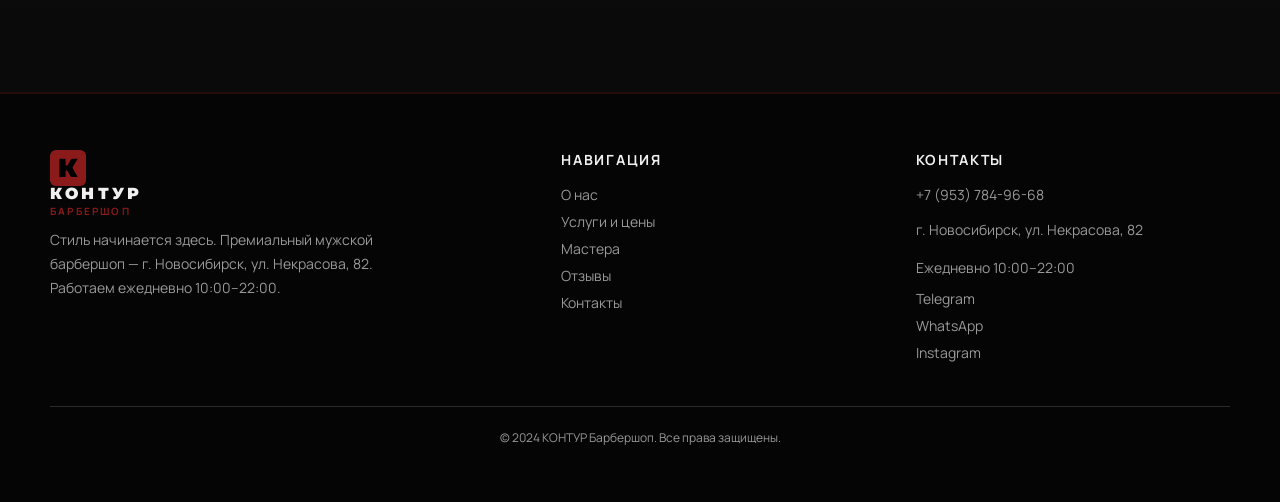
==== commit 59e9bb8c: "Add files via upload" ====
--- a/docs/index.html
+++ b/docs/index.html
@@ -21,11 +21,11 @@
   <meta property="og:title" content="Барбершоп КОНТУР — Новосибирск, Некрасова 82" />
   <meta property="og:description" content="Мужской барбершоп в Новосибирске. Стрижки, борода, укладка. Запись онлайн 24/7." />
   <meta property="og:image" content="./opengraph.jpg" />
-  <meta property="og:url" content="https://ВАШ_ДОМЕН/" />
+  <meta property="og:url" content="" data-site-url />
   <meta property="og:locale" content="ru_RU" />
 
   <!-- Канонический URL -->
-  <link rel="canonical" href="https://ВАШ_ДОМЕН/" />
+  <link rel="canonical" href="" data-site-url />
 
   <!-- Структурированные данные Schema.org для локального бизнеса -->
   <script type="application/ld+json">
@@ -34,7 +34,7 @@
     "@type": "HairSalon",
     "name": "КОНТУР Барбершоп",
     "description": "Мужской барбершоп в Новосибирске. Стрижки, оформление бороды, укладка.",
-    "url": "https://ВАШ_ДОМЕН/",
+    "url": "",
     "telephone": "+79537849668",
     "priceRange": "₽₽",
     "address": {
@@ -65,30 +65,50 @@
   }
   </script>
 
-  <!-- Яндекс.Метрика: чтобы включить, подставьте номер счётчика ниже -->
-  <script type="text/javascript">
-    window.KONTUR_METRIKA_ID = null; // замените на число, например 12345678
+  <!-- Конфигурация сайта для GitHub Pages / продакшена -->
+  <script>
+    window.KONTUR_SITE_URL = ""; // Например: https://username.github.io/repo-name/
+    window.KONTUR_METRIKA_ID = null; // Например: 12345678
+
+    (function () {
+      var configured = window.KONTUR_SITE_URL;
+      var normalized = configured
+        ? configured.replace(/\/$/, '') + '/'
+        : window.location.origin + window.location.pathname.replace(/[^/]*$/, '');
+
+      var canonical = document.querySelector('link[rel="canonical"]');
+      var ogUrl = document.querySelector('meta[property="og:url"]');
+      if (canonical) canonical.href = normalized;
+      if (ogUrl) ogUrl.content = normalized;
+
+      var ldJson = document.querySelector('script[type="application/ld+json"]');
+      if (ldJson) {
+        try {
+          var data = JSON.parse(ldJson.textContent);
+          data.url = normalized;
+          ldJson.textContent = JSON.stringify(data, null, 2);
+        } catch (e) {}
+      }
+    })();
 
     function trackGoal(goalName) {
       if (window.KONTUR_METRIKA_ID && typeof window.ym === 'function') {
         window.ym(window.KONTUR_METRIKA_ID, 'reachGoal', goalName);
       }
     }
-
-    if (window.KONTUR_METRIKA_ID) {
+  </script>
+
+  <!-- Яндекс.Метрика: включится только после указания KONTUR_METRIKA_ID -->
+  <script type="text/javascript">
+    (function () {
+      if (!window.KONTUR_METRIKA_ID) return;
       (function(m,e,t,r,i,k,a){m[i]=m[i]||function(){(m[i].a=m[i].a||[]).push(arguments)};
       m[i].l=1*new Date();
       for(var j=0;j<document.scripts.length;j++){if(document.scripts[j].src===r){return;}}
-      k=e.createElement(t),a=e.getElementsByTagName(t)[0],k.async=1,k.src=r,a.parentNode.insertBefore(k,a)})
-      (window,document,"script","https://mc.yandex.ru/metrika/tag.js","ym");
-
-      window.ym(window.KONTUR_METRIKA_ID, "init", {
-        clickmap: true,
-        trackLinks: true,
-        accurateTrackBounce: true,
-        webvisor: true
-      });
-    }
+      k=e.createElement(t),a=e.getElementsByTagName(t)[0],k.async=1,k.src=r,a.parentNode.insertBefore(k,a);
+      })(window,document,"script","https://mc.yandex.ru/metrika/tag.js","ym");
+      window.ym(window.KONTUR_METRIKA_ID,"init",{clickmap:true,trackLinks:true,accurateTrackBounce:true,webvisor:true});
+    })();
   </script>
   <!-- /Яндекс.Метрика -->
 
@@ -291,7 +311,20 @@
         </div>
         <div class="grid-2-team">
           <article class="team-card">
-            <img src="./images/barber-1.png" alt="Кылым" loading="lazy" decoding="async" />
+            <div class="team-slider" id="slider-kylym">
+              <div class="team-slides">
+                <img src="./images/kylym-1.jpg" alt="Кылым" loading="eager" decoding="async" class="team-slide active" />
+                <img src="./images/kylym-2.jpg" alt="Кылым" loading="lazy" decoding="async" class="team-slide" />
+                <img src="./images/kylym-3.jpg" alt="Кылым в работе" loading="lazy" decoding="async" class="team-slide" />
+              </div>
+              <button class="slider-prev" aria-label="Предыдущее фото">&#8249;</button>
+              <button class="slider-next" aria-label="Следующее фото">&#8250;</button>
+              <div class="slider-dots">
+                <span class="slider-dot active"></span>
+                <span class="slider-dot"></span>
+                <span class="slider-dot"></span>
+              </div>
+            </div>
             <div class="team-card-body">
               <h3>КЫЛЫМ</h3>
               <p class="role">Top Barber</p>
@@ -300,7 +333,20 @@
             </div>
           </article>
           <article class="team-card">
-            <img src="./images/barber-2.png" alt="Куштар" loading="lazy" decoding="async" />
+            <div class="team-slider" id="slider-kushtar">
+              <div class="team-slides">
+                <img src="./images/kushtar-1.jpg" alt="Куштар" loading="eager" decoding="async" class="team-slide active" />
+                <img src="./images/kushtar-2.jpg" alt="Куштар в барбершопе" loading="lazy" decoding="async" class="team-slide" />
+                <img src="./images/kushtar-3.jpg" alt="Куштар за работой" loading="lazy" decoding="async" class="team-slide" />
+              </div>
+              <button class="slider-prev" aria-label="Предыдущее фото">&#8249;</button>
+              <button class="slider-next" aria-label="Следующее фото">&#8250;</button>
+              <div class="slider-dots">
+                <span class="slider-dot active"></span>
+                <span class="slider-dot"></span>
+                <span class="slider-dot"></span>
+              </div>
+            </div>
             <div class="team-card-body">
               <h3>КУШТАР</h3>
               <p class="role">Senior Barber</p>
@@ -376,7 +422,7 @@
           </div>
 
           <div style="margin-top: 32px;">
-            <a class="btn btn-red btn-lg" href="https://n655230.yclients.com/" target="_blank" rel="noopener" onclick="trackGoal('click_zapis_contact')">
+            <a class="btn btn-red btn-lg" href="https://n655230.yclients.com/" target="_blank" rel="noopener" onclick="ym(XXXXXX,'reachGoal','click_zapis_contact')">
               Записаться сейчас
             </a>
           </div>
--- a/docs/styles.css
+++ b/docs/styles.css
@@ -144,8 +144,21 @@
 
 /* TEAM */
 .team-card { text-align: center; background: var(--card); border: 1px solid var(--line); border-radius: 6px; overflow: hidden; }
-.team-card img { aspect-ratio: 3/4; object-fit: cover; width: 100%; }
+.team-card > img { aspect-ratio: 3/4; object-fit: cover; width: 100%; }
 .team-card-body { padding: 20px; }
+
+/* TEAM SLIDER */
+.team-slider { position: relative; overflow: hidden; }
+.team-slides { display: flex; }
+.team-slide { aspect-ratio: 3/4; object-fit: cover; width: 100%; flex-shrink: 0; transition: opacity .35s ease; }
+.team-slide:not(.active) { display: none; }
+.slider-prev, .slider-next { position: absolute; top: 50%; transform: translateY(-50%); background: rgba(0,0,0,.55); border: none; color: #fff; font-size: 28px; line-height: 1; width: 38px; height: 48px; cursor: pointer; display: flex; align-items: center; justify-content: center; transition: background .2s; z-index: 2; }
+.slider-prev { left: 0; border-radius: 0 4px 4px 0; }
+.slider-next { right: 0; border-radius: 4px 0 0 4px; }
+.slider-prev:hover, .slider-next:hover { background: rgba(139,26,26,.8); }
+.slider-dots { position: absolute; bottom: 10px; left: 50%; transform: translateX(-50%); display: flex; gap: 6px; z-index: 2; }
+.slider-dot { width: 7px; height: 7px; border-radius: 50%; background: rgba(255,255,255,.4); cursor: pointer; transition: background .2s, transform .2s; }
+.slider-dot.active { background: var(--red-2); transform: scale(1.25); }
 .team-card h3 { margin: 0 0 4px; font-size: 20px; font-family: 'Montserrat', sans-serif; }
 .team-card .role { color: var(--red-2); text-transform: uppercase; letter-spacing: .14em; font-size: 11px; font-weight: 700; margin: 0 0 14px; }
 .team-card .bio { font-size: 13.5px; line-height: 1.7; text-align: left; }
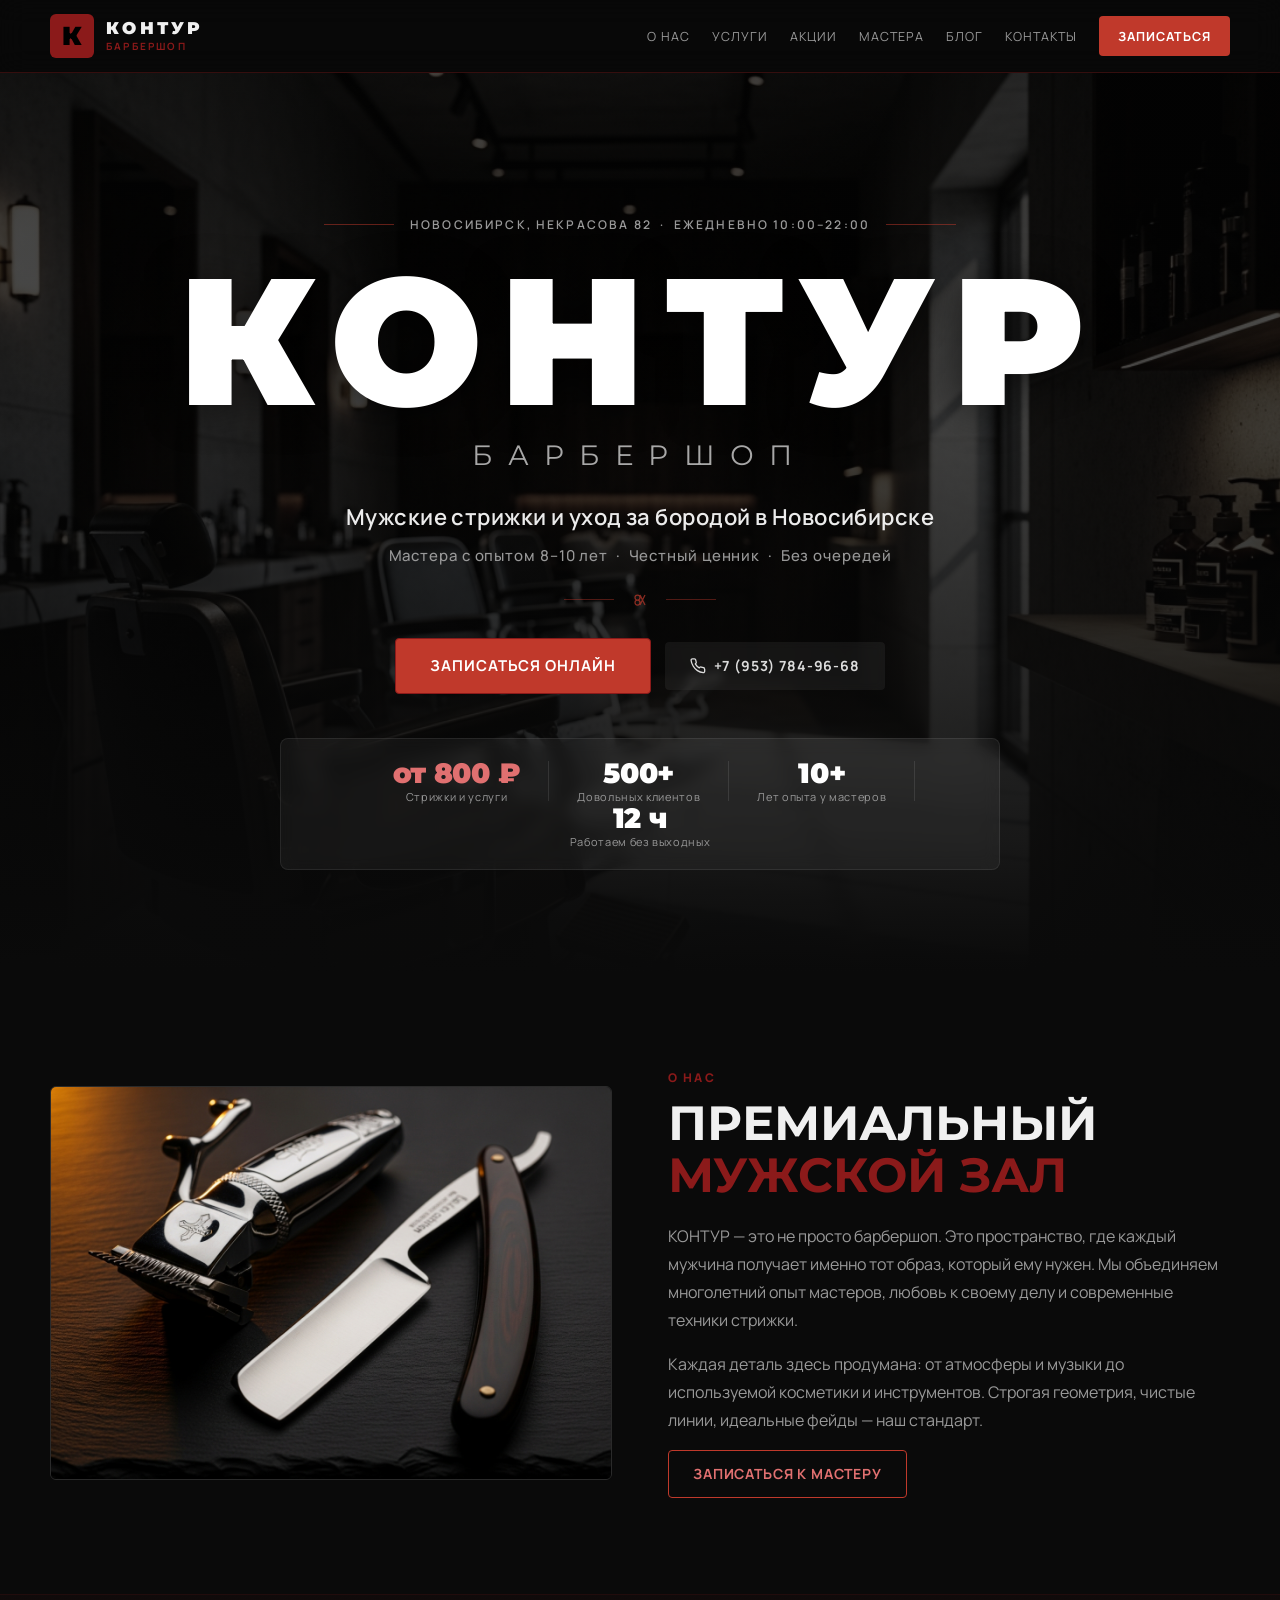
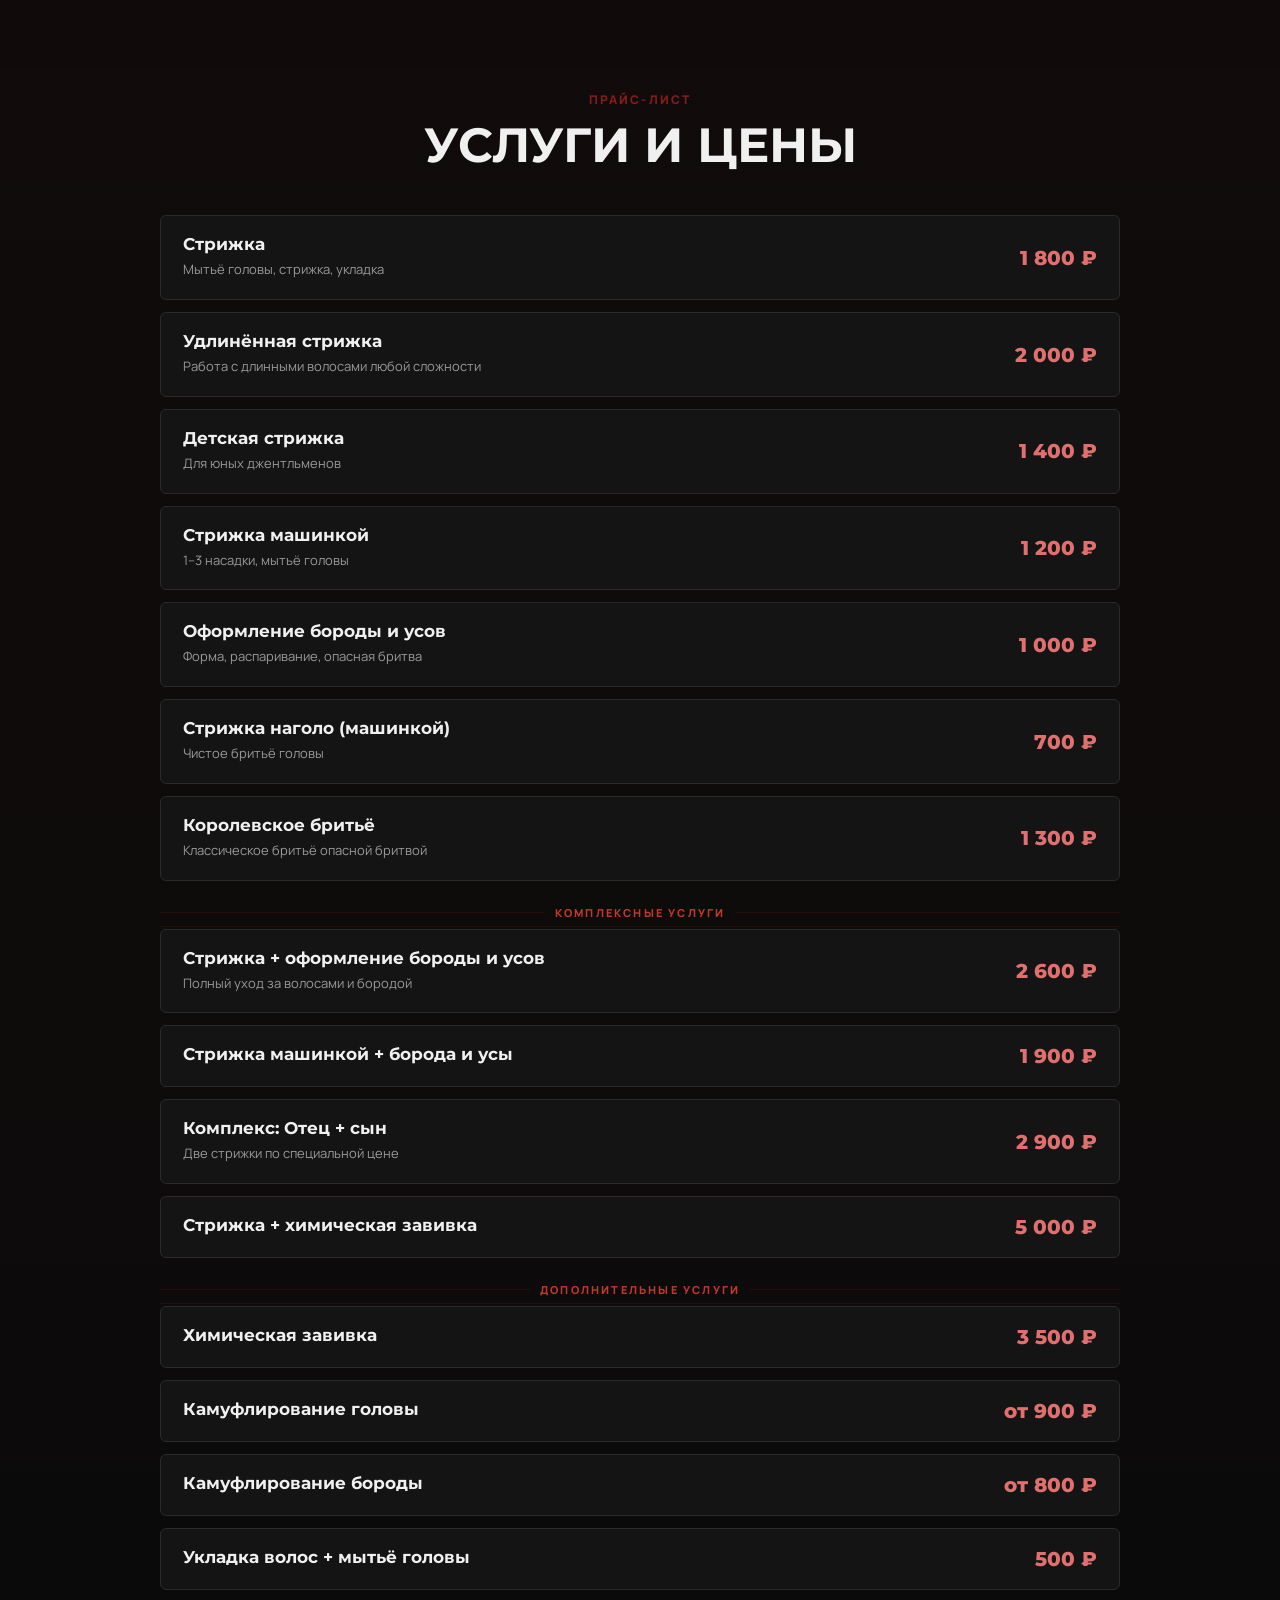
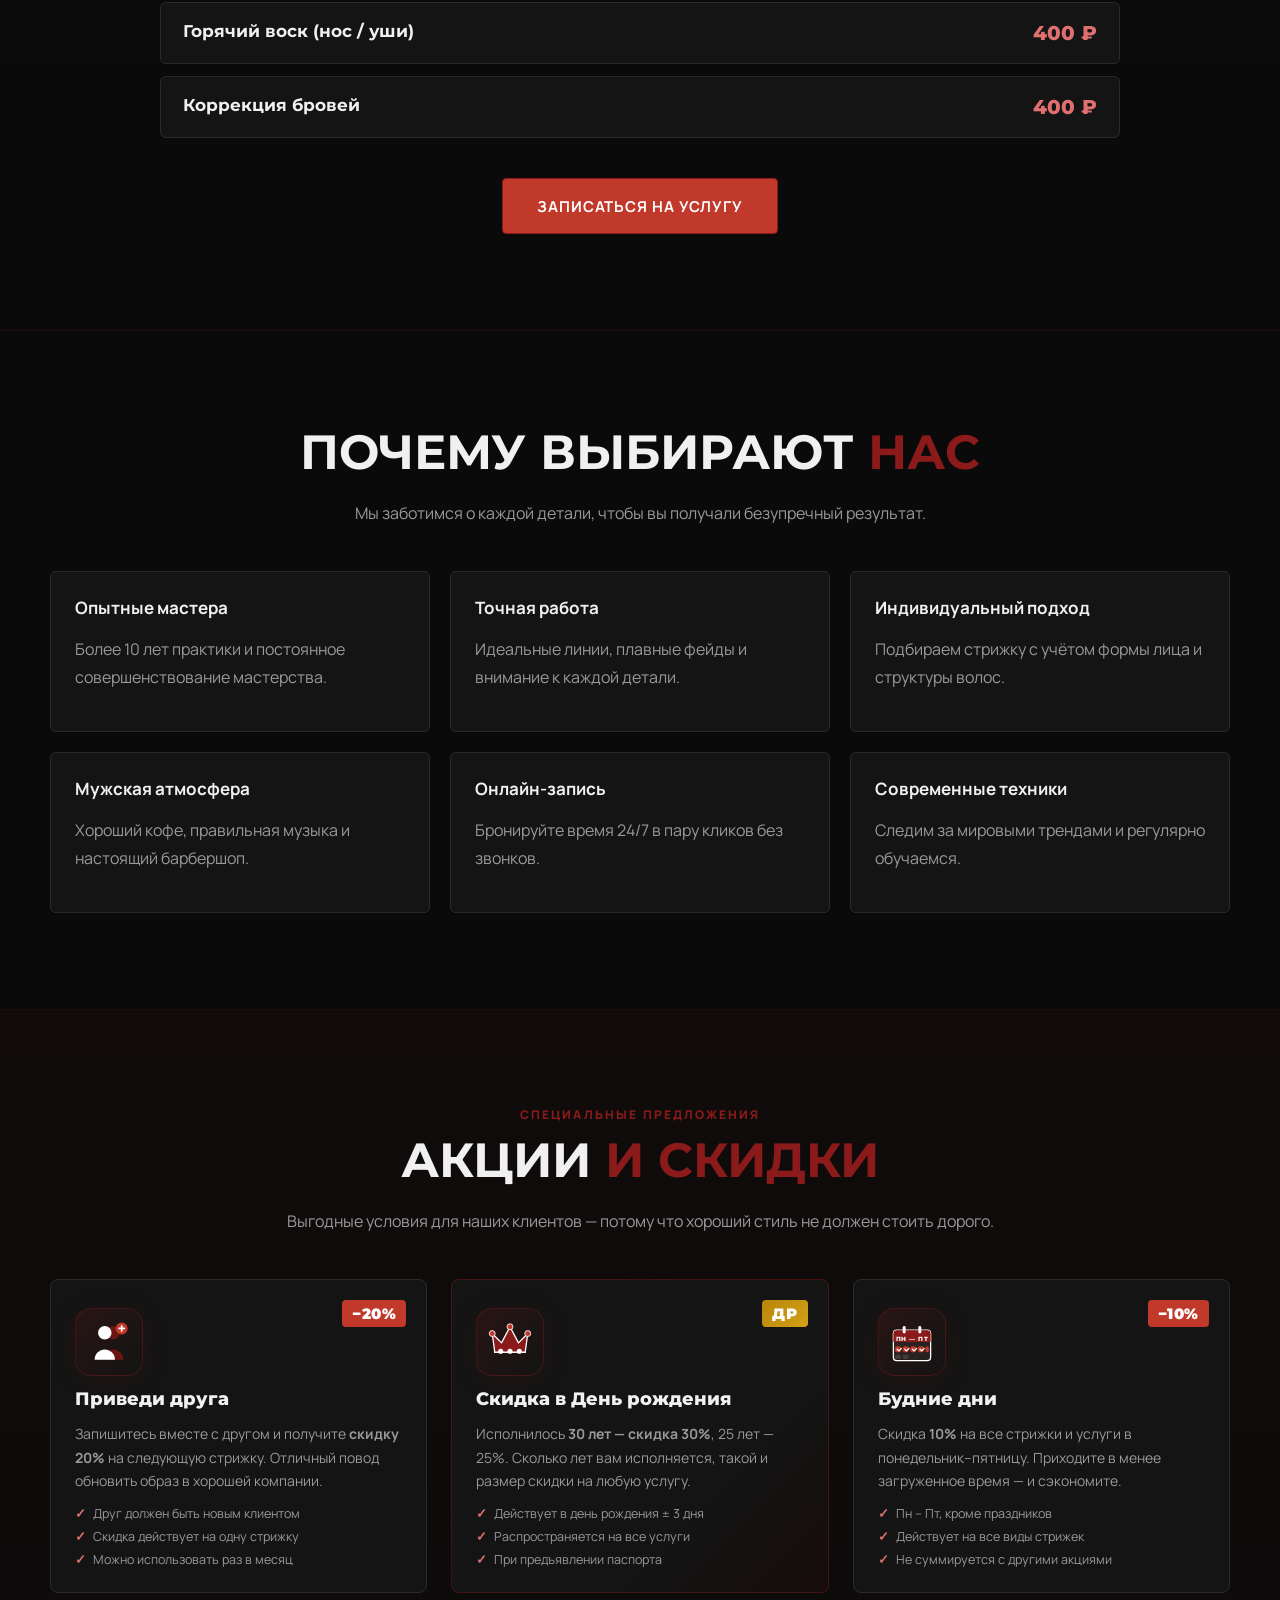
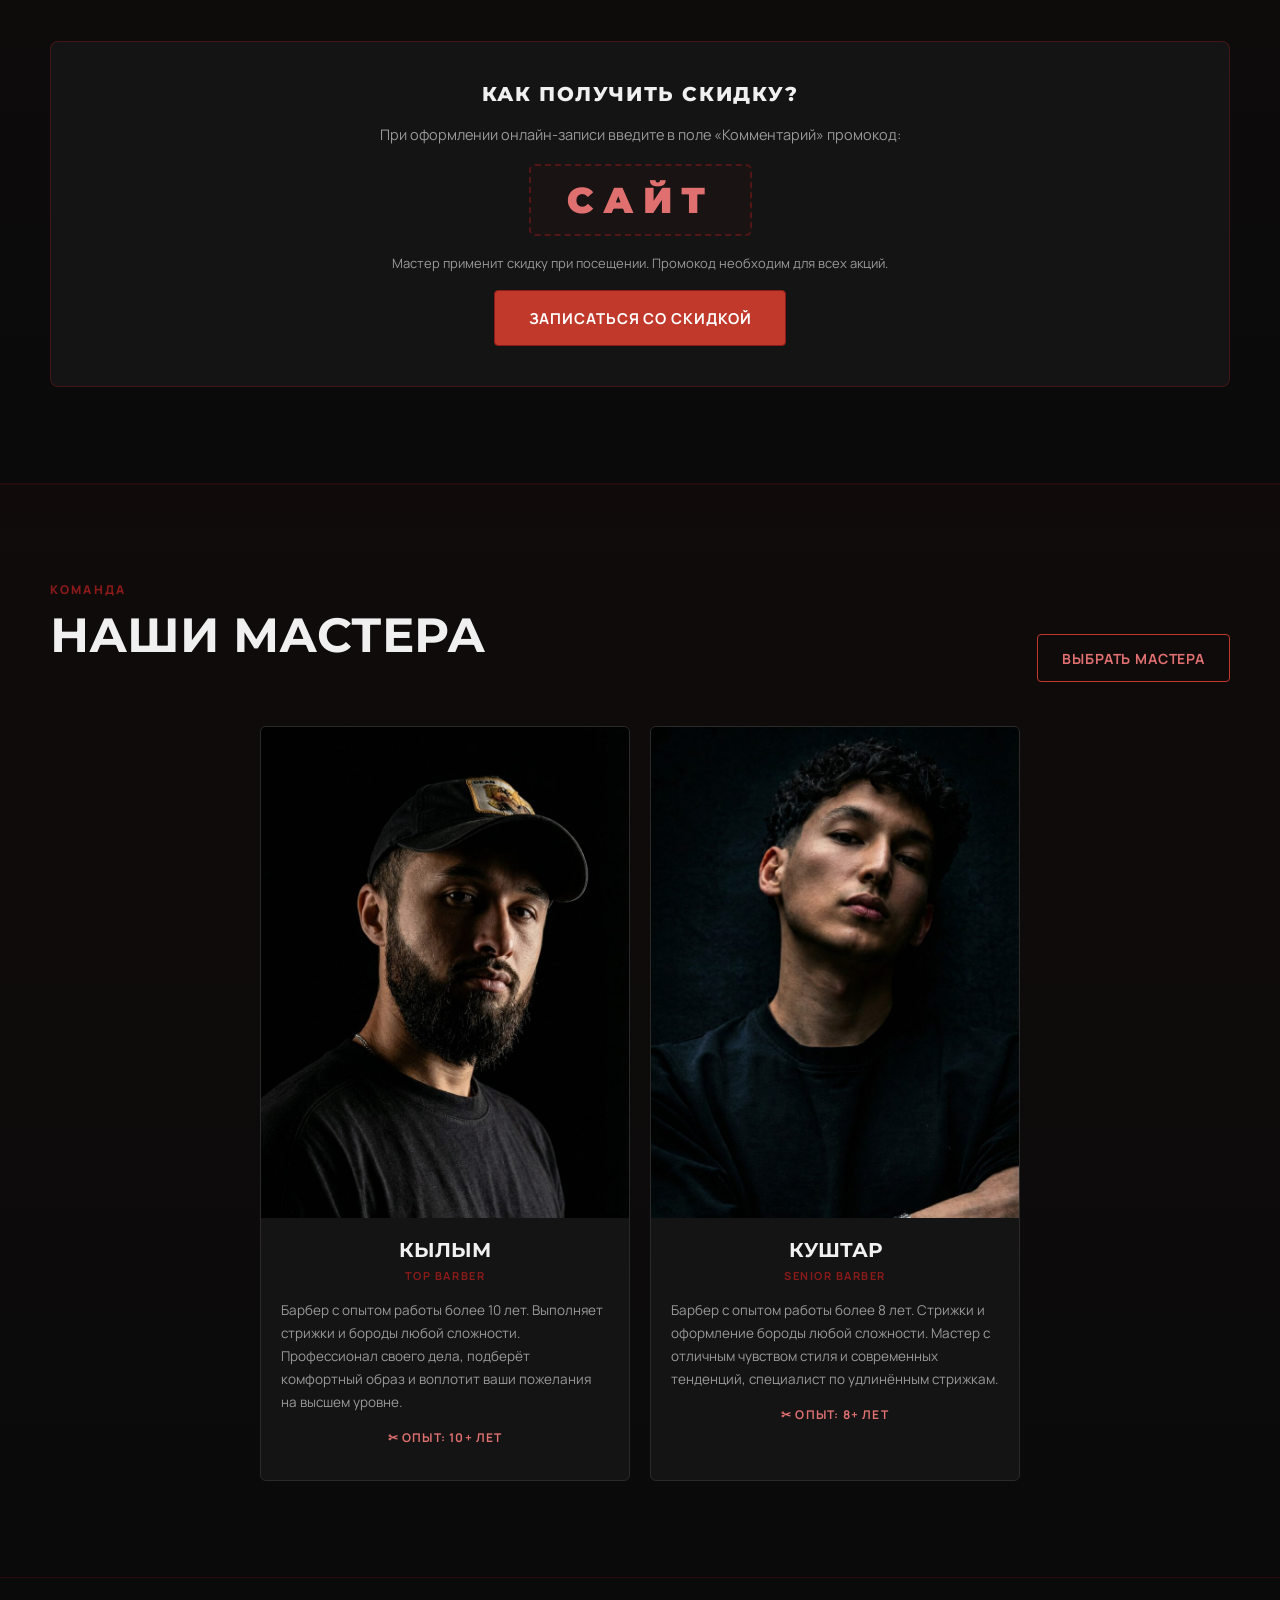
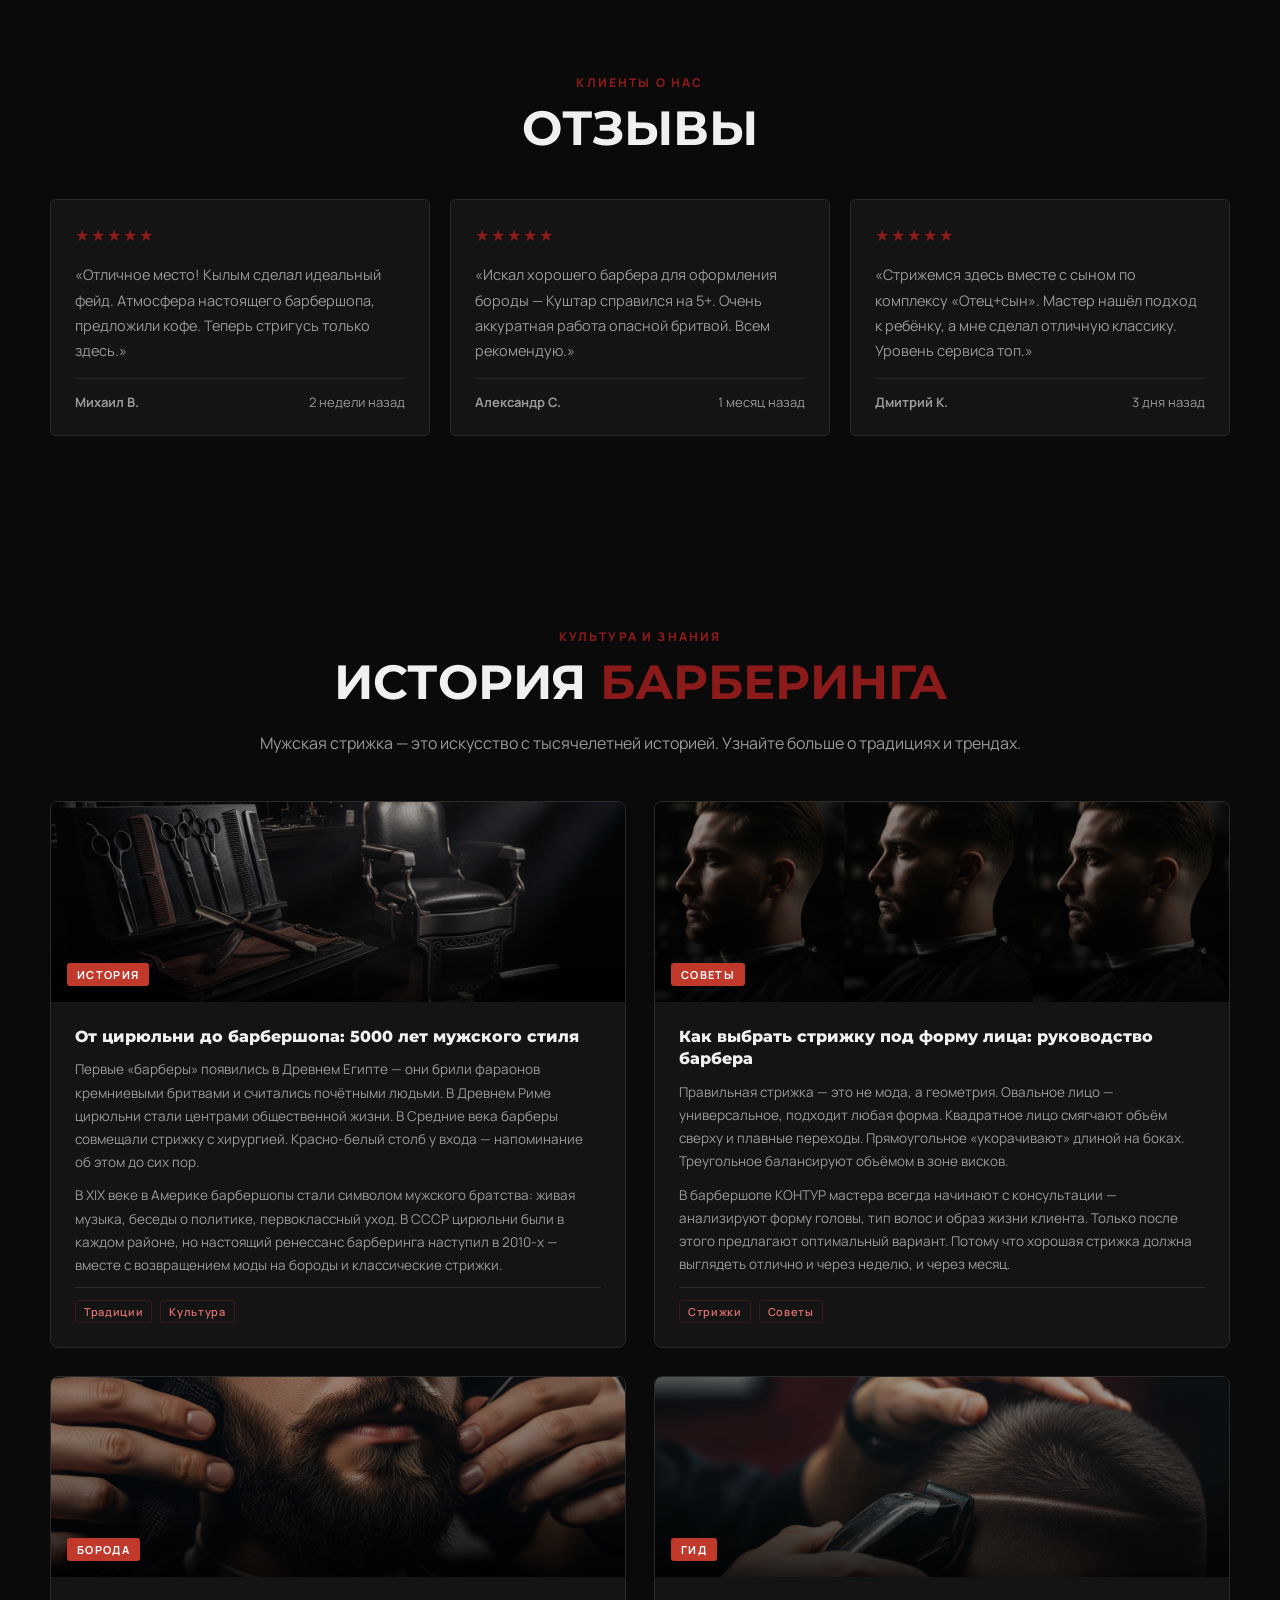
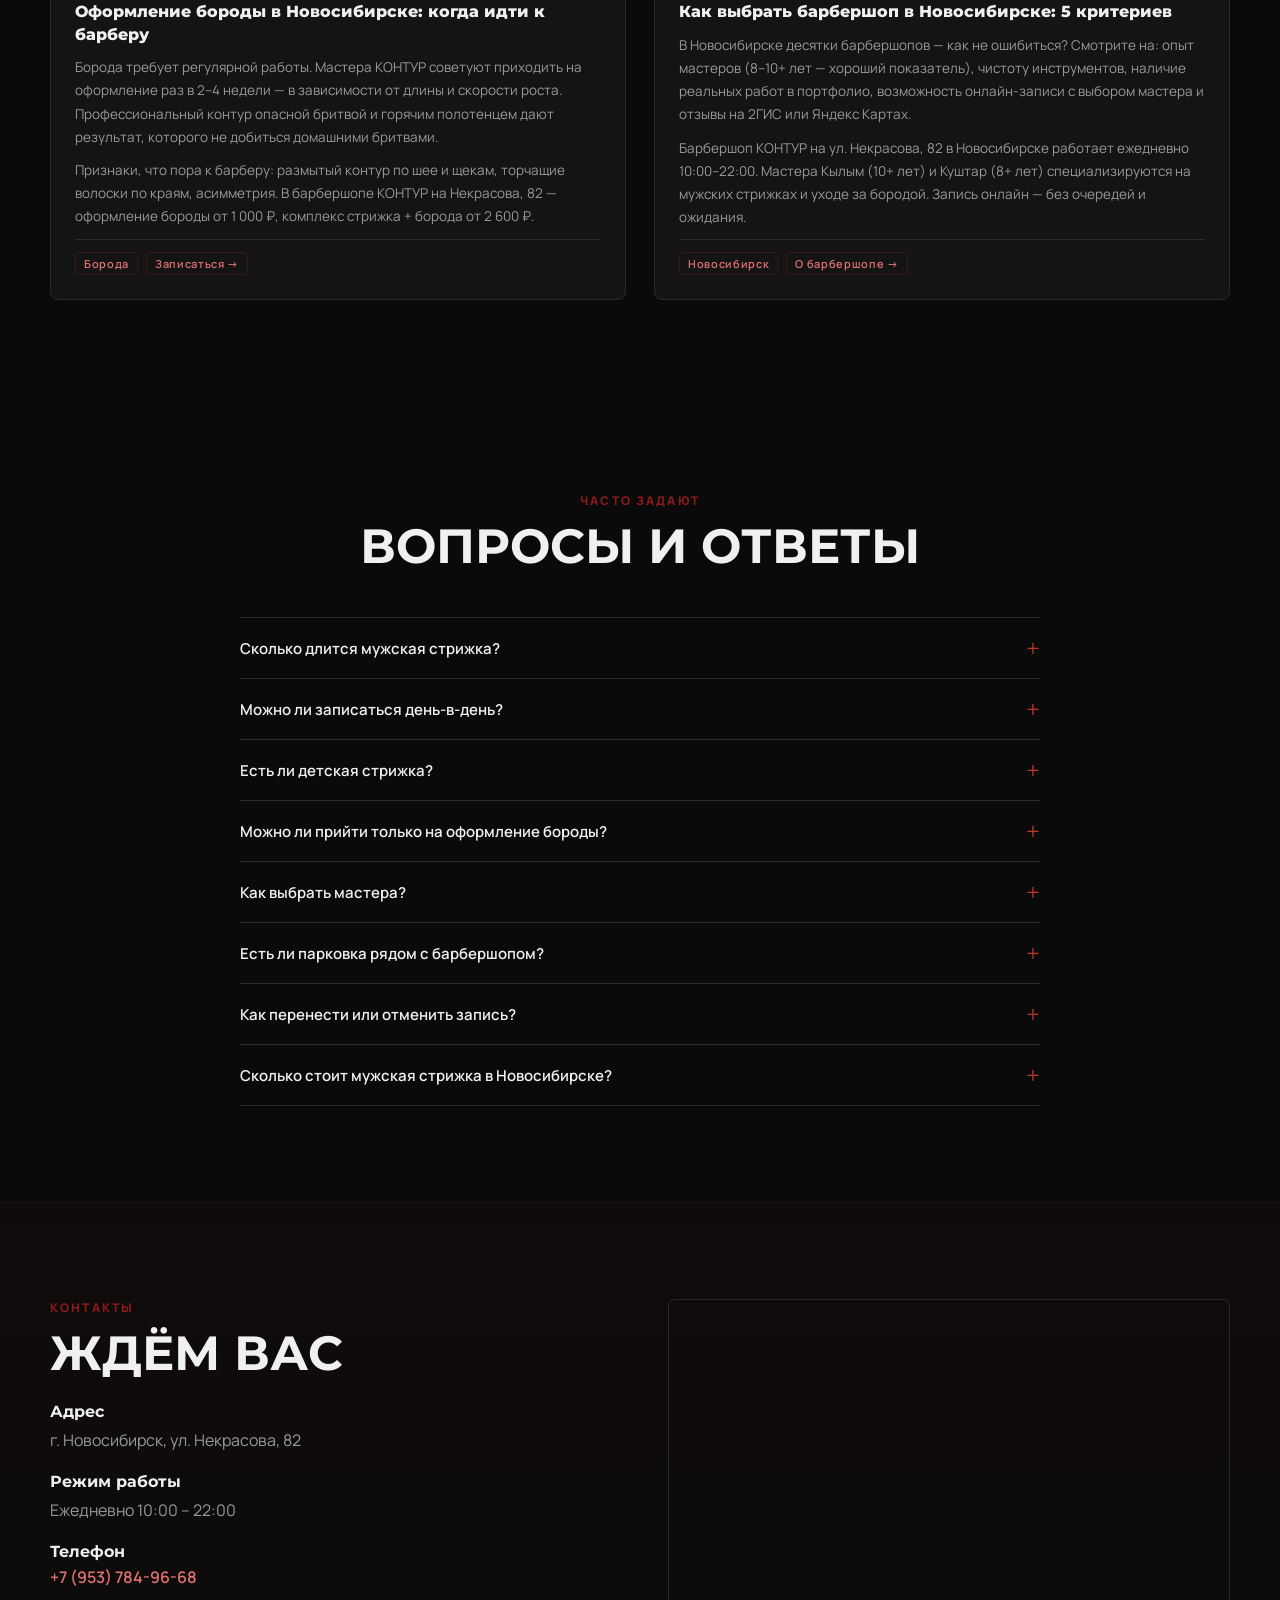
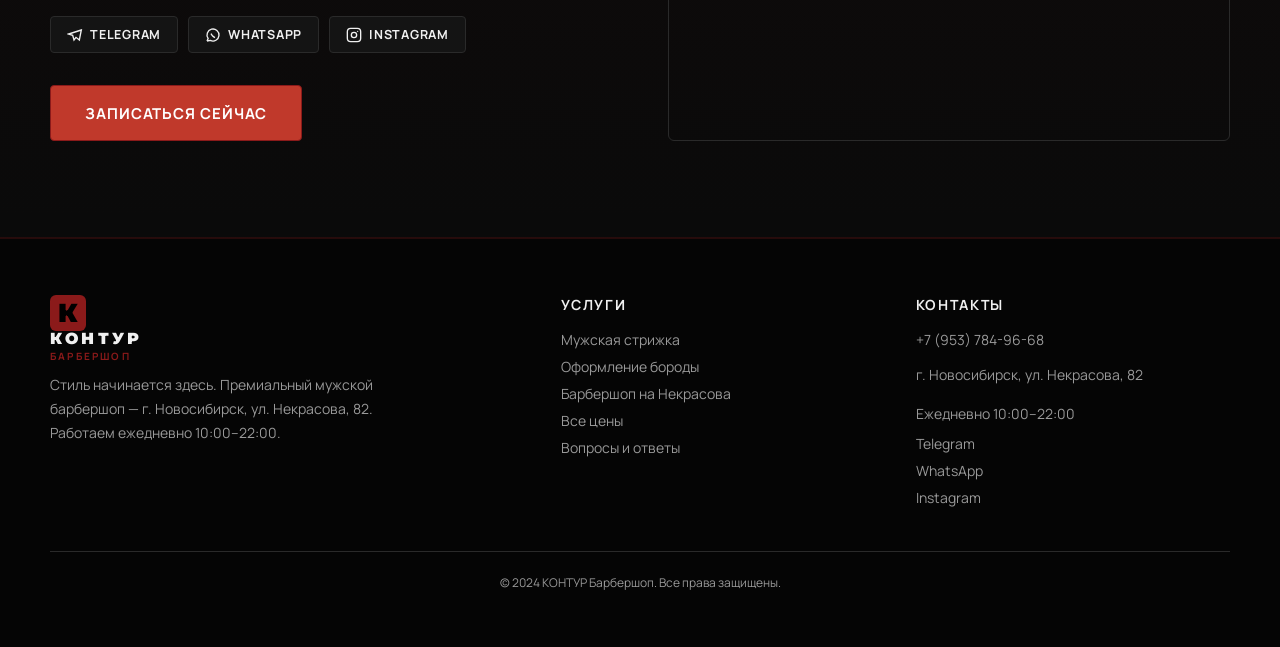
==== commit 138fc729: "Add files via upload" ====
--- a/docs/index.html
+++ b/docs/index.html
@@ -14,27 +14,27 @@
   <meta name="geo.placename" content="Новосибирск" />
   <meta name="geo.position" content="54.989347;82.904635" />
   <meta name="ICBM" content="54.989347, 82.904635" />
-  <meta name="yandex-verification" content="ЗАМЕНИТЕ_НА_ВАШ_КОД" />
+  <meta name="yandex-verification" content="REPLACE_WITH_YANDEX_VERIFICATION_CODE" />
 
   <!-- Open Graph (для Яндекс рекламы и соцсетей) -->
   <meta property="og:type" content="business.business" />
   <meta property="og:title" content="Барбершоп КОНТУР — Новосибирск, Некрасова 82" />
   <meta property="og:description" content="Мужской барбершоп в Новосибирске. Стрижки, борода, укладка. Запись онлайн 24/7." />
-  <meta property="og:image" content="./opengraph.jpg" />
-  <meta property="og:url" content="" data-site-url />
+  <meta property="og:image" content="/opengraph.jpg" />
+  <meta property="og:url" content="https://username.github.io/repository-name/" />
   <meta property="og:locale" content="ru_RU" />
 
   <!-- Канонический URL -->
-  <link rel="canonical" href="" data-site-url />
+  <link rel="canonical" href="https://username.github.io/repository-name/" />
 
   <!-- Структурированные данные Schema.org для локального бизнеса -->
   <script type="application/ld+json">
   {
     "@context": "https://schema.org",
-    "@type": "HairSalon",
+    "@type": "Barbershop",
     "name": "КОНТУР Барбершоп",
     "description": "Мужской барбершоп в Новосибирске. Стрижки, оформление бороды, укладка.",
-    "url": "",
+    "url": "https://username.github.io/repository-name/",
     "telephone": "+79537849668",
     "priceRange": "₽₽",
     "address": {
@@ -65,51 +65,18 @@
   }
   </script>
 
-  <!-- Конфигурация сайта для GitHub Pages / продакшена -->
-  <script>
-    window.KONTUR_SITE_URL = ""; // Например: https://username.github.io/repo-name/
-    window.KONTUR_METRIKA_ID = null; // Например: 12345678
-
-    (function () {
-      var configured = window.KONTUR_SITE_URL;
-      var normalized = configured
-        ? configured.replace(/\/$/, '') + '/'
-        : window.location.origin + window.location.pathname.replace(/[^/]*$/, '');
-
-      var canonical = document.querySelector('link[rel="canonical"]');
-      var ogUrl = document.querySelector('meta[property="og:url"]');
-      if (canonical) canonical.href = normalized;
-      if (ogUrl) ogUrl.content = normalized;
-
-      var ldJson = document.querySelector('script[type="application/ld+json"]');
-      if (ldJson) {
-        try {
-          var data = JSON.parse(ldJson.textContent);
-          data.url = normalized;
-          ldJson.textContent = JSON.stringify(data, null, 2);
-        } catch (e) {}
-      }
-    })();
-
-    function trackGoal(goalName) {
-      if (window.KONTUR_METRIKA_ID && typeof window.ym === 'function') {
-        window.ym(window.KONTUR_METRIKA_ID, 'reachGoal', goalName);
-      }
+  <!-- Яндекс.Метрика: задайте window.KONTUR_METRIKA_ID числом, если хотите включить счётчик -->
+  <script type="text/javascript">
+    (function(m,e,t,r,i,k,a){m[i]=m[i]||function(){(m[i].a=m[i].a||[]).push(arguments)};
+    m[i].l=1*new Date();
+    for(var j=0;j<document.scripts.length;j++){if(document.scripts[j].src===r){return;}}
+    k=e.createElement(t),a=e.getElementsByTagName(t)[0],k.async=1,k.src=r,a.parentNode.insertBefore(k,a)})
+    (window,document,"script","https://mc.yandex.ru/metrika/tag.js","ym");
+    if (Number.isInteger(window.KONTUR_METRIKA_ID)) {
+      ym(window.KONTUR_METRIKA_ID,"init",{clickmap:true,trackLinks:true,accurateTrackBounce:true,webvisor:true});
     }
   </script>
-
-  <!-- Яндекс.Метрика: включится только после указания KONTUR_METRIKA_ID -->
-  <script type="text/javascript">
-    (function () {
-      if (!window.KONTUR_METRIKA_ID) return;
-      (function(m,e,t,r,i,k,a){m[i]=m[i]||function(){(m[i].a=m[i].a||[]).push(arguments)};
-      m[i].l=1*new Date();
-      for(var j=0;j<document.scripts.length;j++){if(document.scripts[j].src===r){return;}}
-      k=e.createElement(t),a=e.getElementsByTagName(t)[0],k.async=1,k.src=r,a.parentNode.insertBefore(k,a);
-      })(window,document,"script","https://mc.yandex.ru/metrika/tag.js","ym");
-      window.ym(window.KONTUR_METRIKA_ID,"init",{clickmap:true,trackLinks:true,accurateTrackBounce:true,webvisor:true});
-    })();
-  </script>
+  <noscript><div><img src="https://mc.yandex.ru/watch/0" style="position:absolute;left:-9999px;" alt="" /></div></noscript>
   <!-- /Яндекс.Метрика -->
 
   <link rel="icon" type="image/svg+xml" href="./favicon.svg" />
@@ -133,10 +100,11 @@
       <nav class="nav" id="nav">
         <a href="#about">О нас</a>
         <a href="#services">Услуги</a>
+        <a href="#promo">Акции</a>
         <a href="#team">Мастера</a>
-        <a href="#reviews">Отзывы</a>
+        <a href="#blog">Блог</a>
         <a href="#contact">Контакты</a>
-        <a class="btn btn-nav" href="https://n655230.yclients.com/" target="_blank" rel="noopener" onclick="trackGoal('click_zapis_nav')">Записаться</a>
+        <a class="btn btn-nav" href="https://n655230.yclients.com/" target="_blank" rel="noopener" onclick="trackGoal(\'click_zapis_nav\')">Записаться</a>
       </nav>
     </div>
   </header>
@@ -155,15 +123,43 @@
         </div>
         <h1 class="hero-title">КОНТУР</h1>
         <p class="hero-barber">БАРБЕРШОП</p>
-        <p class="hero-tagline">Стиль начинается здесь!</p>
+        <p class="hero-tagline">Мужские стрижки и уход за бородой в Новосибирске</p>
+        <p class="hero-subtitle">Мастера с опытом 8–10 лет &nbsp;·&nbsp; Честный ценник &nbsp;·&nbsp; Без очередей</p>
         <div class="hero-ornament">
           <span></span>
           <svg width="20" height="20" viewBox="0 0 24 24" fill="none" stroke="currentColor" stroke-width="1.5"><path d="M6 9c0 1.66 1.34 3 3 3s3-1.34 3-3-1.34-3-3-3-3 1.34-3 3zm0 6c0 1.66 1.34 3 3 3s3-1.34 3-3-1.34-3-3-3-3 1.34-3 3zm6-9l6 12m-6 0l6-12"/></svg>
           <span></span>
         </div>
-        <a class="btn btn-red btn-lg" href="https://n655230.yclients.com/" target="_blank" rel="noopener" onclick="trackGoal('click_zapis_hero')">
-          Записаться онлайн
-        </a>
+        <div class="hero-actions">
+          <a class="btn btn-red btn-lg" href="https://n655230.yclients.com/" target="_blank" rel="noopener" onclick="trackGoal(\'click_zapis_hero\')">
+            Записаться онлайн
+          </a>
+          <a class="btn btn-ghost" href="tel:+79537849668">
+            <svg width="16" height="16" viewBox="0 0 24 24" fill="none" stroke="currentColor" stroke-width="2" stroke-linecap="round" stroke-linejoin="round"><path d="M22 16.92v3a2 2 0 0 1-2.18 2 19.79 19.79 0 0 1-8.63-3.07A19.5 19.5 0 0 1 4.69 12a19.79 19.79 0 0 1-3.07-8.67A2 2 0 0 1 3.6 1.27h3a2 2 0 0 1 2 1.72 12.84 12.84 0 0 0 .7 2.81 2 2 0 0 1-.45 2.11L7.91 8.91a16 16 0 0 0 6 6l.91-.91a2 2 0 0 1 2.11-.45 12.84 12.84 0 0 0 2.81.7A2 2 0 0 1 21.73 16z"/></svg>
+            +7 (953) 784-96-68
+          </a>
+        </div>
+        <div class="hero-stats">
+          <div class="hero-stat">
+            <span class="hero-stat-num hero-stat-price">от 800 ₽</span>
+            <span class="hero-stat-label">Стрижки и услуги</span>
+          </div>
+          <div class="hero-stat-sep"></div>
+          <div class="hero-stat">
+            <span class="hero-stat-num">500+</span>
+            <span class="hero-stat-label">Довольных клиентов</span>
+          </div>
+          <div class="hero-stat-sep"></div>
+          <div class="hero-stat">
+            <span class="hero-stat-num">10+</span>
+            <span class="hero-stat-label">Лет опыта у мастеров</span>
+          </div>
+          <div class="hero-stat-sep"></div>
+          <div class="hero-stat">
+            <span class="hero-stat-num">12 ч</span>
+            <span class="hero-stat-label">Работаем без выходных</span>
+          </div>
+        </div>
       </div>
     </section>
 
@@ -178,7 +174,7 @@
           <h2>ПРЕМИАЛЬНЫЙ <span>МУЖСКОЙ ЗАЛ</span></h2>
           <p>КОНТУР — это не просто барбершоп. Это пространство, где каждый мужчина получает именно тот образ, который ему нужен. Мы объединяем многолетний опыт мастеров, любовь к своему делу и современные техники стрижки.</p>
           <p>Каждая деталь здесь продумана: от атмосферы и музыки до используемой косметики и инструментов. Строгая геометрия, чистые линии, идеальные фейды — наш стандарт.</p>
-          <a class="btn btn-outline" href="https://n655230.yclients.com/" target="_blank" rel="noopener" onclick="trackGoal('click_zapis')">Записаться к мастеру</a>
+          <a class="btn btn-outline" href="https://n655230.yclients.com/" target="_blank" rel="noopener" onclick="trackGoal(\'click_zapis\')">Записаться к мастеру</a>
         </div>
       </div>
     </section>
@@ -274,7 +270,7 @@
         </div>
 
         <div class="center mt-40">
-          <a class="btn btn-red btn-lg" href="https://n655230.yclients.com/" target="_blank" rel="noopener" onclick="trackGoal('click_zapis')">
+          <a class="btn btn-red btn-lg" href="https://n655230.yclients.com/" target="_blank" rel="noopener" onclick="trackGoal(\'click_zapis\')">
             Записаться на услугу
           </a>
         </div>
@@ -299,6 +295,122 @@
       </div>
     </section>
 
+    <!-- PROMO -->
+    <section class="section section-alt" id="promo">
+      <div class="container">
+        <div class="section-head center">
+          <div class="eyebrow">Специальные предложения</div>
+          <h2>АКЦИИ <span>И СКИДКИ</span></h2>
+          <p>Выгодные условия для наших клиентов — потому что хороший стиль не должен стоить дорого.</p>
+        </div>
+
+        <div class="promo-grid">
+
+          <article class="promo-card">
+            <div class="promo-icon">
+              <svg xmlns="http://www.w3.org/2000/svg" viewBox="0 0 52 52" fill="none" width="44" height="44">
+                <!-- Back person (burgundy) -->
+                <circle cx="31" cy="15" r="8" fill="#6b1515"/>
+                <path d="M19 47c0-7 5.8-12 12-12s12 5 12 12H19z" fill="#6b1515"/>
+                <!-- Front person (white) -->
+                <circle cx="21" cy="15" r="8" fill="#ffffff"/>
+                <path d="M9 47c0-7 5.8-12 12-12s12 5 12 12H9z" fill="#ffffff"/>
+                <!-- Plus badge -->
+                <circle cx="41" cy="10" r="7" fill="#c0392b"/>
+                <path d="M41 7v6M38 10h6" stroke="white" stroke-width="2" stroke-linecap="round"/>
+              </svg>
+            </div>
+            <div class="promo-badge">−20%</div>
+            <h3>Приведи друга</h3>
+            <p>Запишитесь вместе с другом и получите <strong>скидку 20%</strong> на следующую стрижку. Отличный повод обновить образ в хорошей компании.</p>
+            <ul class="promo-rules">
+              <li>Друг должен быть новым клиентом</li>
+              <li>Скидка действует на одну стрижку</li>
+              <li>Можно использовать раз в месяц</li>
+            </ul>
+          </article>
+
+          <article class="promo-card promo-card--accent">
+            <div class="promo-icon">
+              <svg xmlns="http://www.w3.org/2000/svg" viewBox="0 0 52 52" fill="none" width="44" height="44">
+                <!-- Crown body -->
+                <path d="M8 38h36" stroke="white" stroke-width="2" stroke-linecap="round"/>
+                <path d="M8 38L5 16l11 11L26 8l10 19 11-11-3 22H8z" fill="#8b1a1a" stroke="white" stroke-width="1.5" stroke-linejoin="round"/>
+                <!-- Gems on crown base -->
+                <circle cx="15" cy="37" r="3" fill="white"/>
+                <circle cx="26" cy="37" r="3" fill="white"/>
+                <circle cx="37" cy="37" r="3" fill="white"/>
+                <!-- Gem tips -->
+                <circle cx="5" cy="16" r="3.5" fill="#c0392b" stroke="white" stroke-width="1"/>
+                <circle cx="26" cy="8" r="3.5" fill="#c0392b" stroke="white" stroke-width="1"/>
+                <circle cx="47" cy="16" r="3.5" fill="#c0392b" stroke="white" stroke-width="1"/>
+              </svg>
+            </div>
+            <div class="promo-badge promo-badge--gold">ДР</div>
+            <h3>Скидка в День рождения</h3>
+            <p>Исполнилось <strong>30 лет — скидка 30%</strong>, 25 лет — 25%. Сколько лет вам исполняется, такой и размер скидки на любую услугу.</p>
+            <ul class="promo-rules">
+              <li>Действует в день рождения ± 3 дня</li>
+              <li>Распространяется на все услуги</li>
+              <li>При предъявлении паспорта</li>
+            </ul>
+          </article>
+
+          <article class="promo-card">
+            <div class="promo-icon">
+              <svg xmlns="http://www.w3.org/2000/svg" viewBox="0 0 52 52" fill="none" width="44" height="44">
+                <!-- Calendar body -->
+                <rect x="4" y="12" width="44" height="36" rx="4" fill="rgba(255,255,255,0.06)" stroke="white" stroke-width="1.5"/>
+                <!-- Header (burgundy) -->
+                <path d="M4 16a4 4 0 0 1 4-4h36a4 4 0 0 1 4 4v10H4V16z" fill="#8b1a1a"/>
+                <!-- Header label ПН–ПТ -->
+                <text x="26" y="24.5" text-anchor="middle" fill="white" font-size="7" font-weight="800" font-family="Montserrat,sans-serif" letter-spacing="0.5">ПН — ПТ</text>
+                <!-- Clips -->
+                <rect x="15" y="7" width="3.5" height="9" rx="1.75" fill="white"/>
+                <rect x="33.5" y="7" width="3.5" height="9" rx="1.75" fill="white"/>
+                <!-- 5 weekday squares (red) -->
+                <rect x="6" y="31" width="7" height="7" rx="2" fill="#c0392b"/>
+                <rect x="15" y="31" width="7" height="7" rx="2" fill="#c0392b"/>
+                <rect x="24" y="31" width="7" height="7" rx="2" fill="#c0392b"/>
+                <rect x="33" y="31" width="7" height="7" rx="2" fill="#c0392b"/>
+                <rect x="42" y="31" width="4" height="7" rx="2" fill="#c0392b"/>
+                <!-- 2 weekend squares (dim) -->
+                <rect x="6" y="41" width="7" height="5" rx="2" fill="rgba(255,255,255,0.12)"/>
+                <rect x="15" y="41" width="7" height="5" rx="2" fill="rgba(255,255,255,0.12)"/>
+                <!-- Check marks on weekday squares -->
+                <path d="M8.5 34.5l2 2 3-3" stroke="white" stroke-width="1.5" stroke-linecap="round" stroke-linejoin="round"/>
+                <path d="M17.5 34.5l2 2 3-3" stroke="white" stroke-width="1.5" stroke-linecap="round" stroke-linejoin="round"/>
+                <path d="M26.5 34.5l2 2 3-3" stroke="white" stroke-width="1.5" stroke-linecap="round" stroke-linejoin="round"/>
+                <path d="M35.5 34.5l2 2 3-3" stroke="white" stroke-width="1.5" stroke-linecap="round" stroke-linejoin="round"/>
+              </svg>
+            </div>
+            <div class="promo-badge">−10%</div>
+            <h3>Будние дни</h3>
+            <p>Скидка <strong>10%</strong> на все стрижки и услуги в понедельник–пятницу. Приходите в менее загруженное время — и сэкономите.</p>
+            <ul class="promo-rules">
+              <li>Пн – Пт, кроме праздников</li>
+              <li>Действует на все виды стрижек</li>
+              <li>Не суммируется с другими акциями</li>
+            </ul>
+          </article>
+
+        </div>
+
+        <div class="promo-code-block">
+          <div class="promo-code-inner">
+            <div class="promo-code-label">Как получить скидку?</div>
+            <p class="promo-code-desc">При оформлении онлайн-записи введите в поле «Комментарий» промокод:</p>
+            <div class="promo-code-tag">САЙТ</div>
+            <p class="promo-code-note">Мастер применит скидку при посещении. Промокод необходим для всех акций.</p>
+            <a class="btn btn-red btn-lg" href="https://n655230.yclients.com/" target="_blank" rel="noopener" onclick="trackGoal(\'click_zapis\')">
+              Записаться со скидкой
+            </a>
+          </div>
+        </div>
+
+      </div>
+    </section>
+
     <!-- TEAM -->
     <section class="section section-alt" id="team">
       <div class="container">
@@ -307,23 +419,12 @@
             <div class="eyebrow">Команда</div>
             <h2>НАШИ МАСТЕРА</h2>
           </div>
-          <a class="btn btn-outline" href="https://n655230.yclients.com/" target="_blank" rel="noopener" onclick="trackGoal('click_zapis')">Выбрать мастера</a>
+          <a class="btn btn-outline" href="https://n655230.yclients.com/" target="_blank" rel="noopener" onclick="trackGoal(\'click_zapis\')">Выбрать мастера</a>
         </div>
         <div class="grid-2-team">
           <article class="team-card">
-            <div class="team-slider" id="slider-kylym">
-              <div class="team-slides">
-                <img src="./images/kylym-1.jpg" alt="Кылым" loading="eager" decoding="async" class="team-slide active" />
-                <img src="./images/kylym-2.jpg" alt="Кылым" loading="lazy" decoding="async" class="team-slide" />
-                <img src="./images/kylym-3.jpg" alt="Кылым в работе" loading="lazy" decoding="async" class="team-slide" />
-              </div>
-              <button class="slider-prev" aria-label="Предыдущее фото">&#8249;</button>
-              <button class="slider-next" aria-label="Следующее фото">&#8250;</button>
-              <div class="slider-dots">
-                <span class="slider-dot active"></span>
-                <span class="slider-dot"></span>
-                <span class="slider-dot"></span>
-              </div>
+            <div class="team-card-photo">
+              <img src="./images/kylym.jpg" alt="Кылым" loading="eager" decoding="async" />
             </div>
             <div class="team-card-body">
               <h3>КЫЛЫМ</h3>
@@ -333,19 +434,8 @@
             </div>
           </article>
           <article class="team-card">
-            <div class="team-slider" id="slider-kushtar">
-              <div class="team-slides">
-                <img src="./images/kushtar-1.jpg" alt="Куштар" loading="eager" decoding="async" class="team-slide active" />
-                <img src="./images/kushtar-2.jpg" alt="Куштар в барбершопе" loading="lazy" decoding="async" class="team-slide" />
-                <img src="./images/kushtar-3.jpg" alt="Куштар за работой" loading="lazy" decoding="async" class="team-slide" />
-              </div>
-              <button class="slider-prev" aria-label="Предыдущее фото">&#8249;</button>
-              <button class="slider-next" aria-label="Следующее фото">&#8250;</button>
-              <div class="slider-dots">
-                <span class="slider-dot active"></span>
-                <span class="slider-dot"></span>
-                <span class="slider-dot"></span>
-              </div>
+            <div class="team-card-photo">
+              <img src="./images/kushtar.jpg" alt="Куштар" loading="eager" decoding="async" />
             </div>
             <div class="team-card-body">
               <h3>КУШТАР</h3>
@@ -381,6 +471,129 @@
             <p>«Стрижемся здесь вместе с сыном по комплексу «Отец+сын». Мастер нашёл подход к ребёнку, а мне сделал отличную классику. Уровень сервиса топ.»</p>
             <div class="review-meta"><strong>Дмитрий К.</strong><span>3 дня назад</span></div>
           </article>
+        </div>
+      </div>
+    </section>
+
+    <!-- BLOG / HISTORY -->
+    <section class="section" id="blog">
+      <div class="container">
+        <div class="section-head center">
+          <div class="eyebrow">Культура и знания</div>
+          <h2>ИСТОРИЯ <span>БАРБЕРИНГА</span></h2>
+          <p>Мужская стрижка — это искусство с тысячелетней историей. Узнайте больше о традициях и трендах.</p>
+        </div>
+
+        <div class="blog-grid">
+
+          <article class="blog-card">
+            <div class="blog-card-img blog-card-img--1">
+              <img src="./images/blog-history.png" alt="История барбершопа" loading="lazy" width="640" height="200">
+              <div class="blog-card-category">История</div>
+            </div>
+            <div class="blog-card-body">
+              <h3>От цирюльни до барбершопа: 5000 лет мужского стиля</h3>
+              <p>Первые «барберы» появились в Древнем Египте — они брили фараонов кремниевыми бритвами и считались почётными людьми. В Древнем Риме цирюльни стали центрами общественной жизни. В Средние века барберы совмещали стрижку с хирургией. Красно-белый столб у входа — напоминание об этом до сих пор.</p>
+              <p>В XIX веке в Америке барбершопы стали символом мужского братства: живая музыка, беседы о политике, первоклассный уход. В СССР цирюльни были в каждом районе, но настоящий ренессанс барберинга наступил в 2010-х — вместе с возвращением моды на бороды и классические стрижки.</p>
+              <div class="blog-card-footer">
+                <span class="blog-tag">Традиции</span>
+                <span class="blog-tag">Культура</span>
+              </div>
+            </div>
+          </article>
+
+          <article class="blog-card">
+            <div class="blog-card-img blog-card-img--2">
+              <img src="./images/blog-faceshape.png" alt="Как выбрать стрижку под форму лица" loading="lazy" width="640" height="200">
+              <div class="blog-card-category">Советы</div>
+            </div>
+            <div class="blog-card-body">
+              <h3>Как выбрать стрижку под форму лица: руководство барбера</h3>
+              <p>Правильная стрижка — это не мода, а геометрия. Овальное лицо — универсальное, подходит любая форма. Квадратное лицо смягчают объём сверху и плавные переходы. Прямоугольное «укорачивают» длиной на боках. Треугольное балансируют объёмом в зоне висков.</p>
+              <p>В барбершопе КОНТУР мастера всегда начинают с консультации — анализируют форму головы, тип волос и образ жизни клиента. Только после этого предлагают оптимальный вариант. Потому что хорошая стрижка должна выглядеть отлично и через неделю, и через месяц.</p>
+              <div class="blog-card-footer">
+                <span class="blog-tag">Стрижки</span>
+                <span class="blog-tag">Советы</span>
+              </div>
+            </div>
+          </article>
+
+          <article class="blog-card">
+            <div class="blog-card-img blog-card-img--3">
+              <img src="./images/blog-beard.png" alt="Оформление бороды в Новосибирске" loading="lazy" width="640" height="200">
+              <div class="blog-card-category">Борода</div>
+            </div>
+            <div class="blog-card-body">
+              <h3>Оформление бороды в Новосибирске: когда идти к барберу</h3>
+              <p>Борода требует регулярной работы. Мастера КОНТУР советуют приходить на оформление раз в 2–4 недели — в зависимости от длины и скорости роста. Профессиональный контур опасной бритвой и горячим полотенцем дают результат, которого не добиться домашними бритвами.</p>
+              <p>Признаки, что пора к барберу: размытый контур по шее и щекам, торчащие волоски по краям, асимметрия. В барбершопе КОНТУР на Некрасова, 82 — оформление бороды от 1 000 ₽, комплекс стрижка + борода от 2 600 ₽.</p>
+              <div class="blog-card-footer">
+                <span class="blog-tag">Борода</span>
+                <a class="blog-tag" href="./oformlenie-borody-novosibirsk.html" style="text-decoration:none;">Записаться →</a>
+              </div>
+            </div>
+          </article>
+
+          <article class="blog-card">
+            <div class="blog-card-img blog-card-img--4">
+              <img src="./images/blog-fade.png" alt="Как выбрать барбершоп в Новосибирске" loading="lazy" width="640" height="200">
+              <div class="blog-card-category">Гид</div>
+            </div>
+            <div class="blog-card-body">
+              <h3>Как выбрать барбершоп в Новосибирске: 5 критериев</h3>
+              <p>В Новосибирске десятки барбершопов — как не ошибиться? Смотрите на: опыт мастеров (8–10+ лет — хороший показатель), чистоту инструментов, наличие реальных работ в портфолио, возможность онлайн-записи с выбором мастера и отзывы на 2ГИС или Яндекс Картах.</p>
+              <p>Барбершоп КОНТУР на ул. Некрасова, 82 в Новосибирске работает ежедневно 10:00–22:00. Мастера Кылым (10+ лет) и Куштар (8+ лет) специализируются на мужских стрижках и уходе за бородой. Запись онлайн — без очередей и ожидания.</p>
+              <div class="blog-card-footer">
+                <span class="blog-tag">Новосибирск</span>
+                <a class="blog-tag" href="./barbershop-nekrasova.html" style="text-decoration:none;">О барбершопе →</a>
+              </div>
+            </div>
+          </article>
+
+        </div>
+      </div>
+    </section>
+
+    <!-- FAQ -->
+    <section class="section" id="faq">
+      <div class="container">
+        <div class="section-head center">
+          <div class="eyebrow">Часто задают</div>
+          <h2>ВОПРОСЫ И ОТВЕТЫ</h2>
+        </div>
+        <div class="faq-grid">
+          <details class="faq-item">
+            <summary>Сколько длится мужская стрижка?</summary>
+            <div class="faq-answer">Классическая мужская стрижка занимает 45–60 минут, включая мытьё головы и укладку. Фейд и более сложные техники — до 75 минут. Точное время указывается при онлайн-записи.</div>
+          </details>
+          <details class="faq-item">
+            <summary>Можно ли записаться день-в-день?</summary>
+            <div class="faq-answer">Да, если есть свободное окно у мастера. Проверить наличие мест и записаться онлайн можно через <a href="https://n655230.yclients.com/" target="_blank" rel="noopener">систему бронирования</a> в любое время суток. Также можно позвонить или написать в мессенджер.</div>
+          </details>
+          <details class="faq-item">
+            <summary>Есть ли детская стрижка?</summary>
+            <div class="faq-answer">Да. Детская стрижка для мальчиков до 12 лет стоит 1 400 ₽. Мастера КОНТУР умеют работать с детьми — спокойная атмосфера, никакой спешки, аккуратный результат.</div>
+          </details>
+          <details class="faq-item">
+            <summary>Можно ли прийти только на оформление бороды?</summary>
+            <div class="faq-answer">Конечно. Оформление бороды — самостоятельная услуга за 1 000 ₽. Время — 30–45 минут. Записывайтесь через онлайн-запись или по телефону, выбирая «Оформление бороды и усов».</div>
+          </details>
+          <details class="faq-item">
+            <summary>Как выбрать мастера?</summary>
+            <div class="faq-answer">В КОНТУР работают два опытных барбера: Кылым (10+ лет) и Куштар (8+ лет). При записи онлайн можно выбрать конкретного мастера. Если сомневаетесь — позвоните, расскажем о специализации каждого.</div>
+          </details>
+          <details class="faq-item">
+            <summary>Есть ли парковка рядом с барбершопом?</summary>
+            <div class="faq-answer">Да, парковка есть на прилегающих улицах рядом с ул. Некрасова, 82. Также до нас легко добраться на общественном транспорте — остановки в шаговой доступности.</div>
+          </details>
+          <details class="faq-item">
+            <summary>Как перенести или отменить запись?</summary>
+            <div class="faq-answer">Позвоните по номеру <a href="tel:+79537849668">+7 (953) 784-96-68</a> или напишите в Telegram / WhatsApp не менее чем за 2 часа до записи. Запись также можно изменить самостоятельно в системе онлайн-бронирования.</div>
+          </details>
+          <details class="faq-item">
+            <summary>Сколько стоит мужская стрижка в Новосибирске?</summary>
+            <div class="faq-answer">В барбершопе КОНТУР: стрижка (с мытьём и укладкой) — 1 800 ₽, стрижка машинкой — 1 200 ₽, удлинённая — 2 000 ₽, детская — 1 400 ₽. Комплекс стрижка + борода — 2 600 ₽. Смотрите <a href="#services">полный прайс-лист →</a></div>
+          </details>
         </div>
       </div>
     </section>
@@ -422,7 +635,7 @@
           </div>
 
           <div style="margin-top: 32px;">
-            <a class="btn btn-red btn-lg" href="https://n655230.yclients.com/" target="_blank" rel="noopener" onclick="ym(XXXXXX,'reachGoal','click_zapis_contact')">
+            <a class="btn btn-red btn-lg" href="https://n655230.yclients.com/" target="_blank" rel="noopener" onclick="trackGoal(\'click_zapis_contact\')">
               Записаться сейчас
             </a>
           </div>
@@ -458,12 +671,12 @@
         <p class="footer-text">Стиль начинается здесь. Премиальный мужской барбершоп — г. Новосибирск, ул. Некрасова, 82. Работаем ежедневно 10:00–22:00.</p>
       </div>
       <div>
-        <h3>Навигация</h3>
-        <a href="#about">О нас</a>
-        <a href="#services">Услуги и цены</a>
-        <a href="#team">Мастера</a>
-        <a href="#reviews">Отзывы</a>
-        <a href="#contact">Контакты</a>
+        <h3>Услуги</h3>
+        <a href="./muzhskaya-strizhka-novosibirsk.html">Мужская стрижка</a>
+        <a href="./oformlenie-borody-novosibirsk.html">Оформление бороды</a>
+        <a href="./barbershop-nekrasova.html">Барбершоп на Некрасова</a>
+        <a href="#services">Все цены</a>
+        <a href="#faq">Вопросы и ответы</a>
       </div>
       <div>
         <h3>Контакты</h3>
--- a/docs/styles.css
+++ b/docs/styles.css
@@ -74,18 +74,70 @@
 }
 .hero-tagline {
   margin: 22px 0 0;
-  font-size: clamp(13px, 1.6vw, 17px);
-  color: var(--red-light);
-  letter-spacing: .25em;
-  text-transform: uppercase;
-  font-weight: 700;
+  font-size: clamp(15px, 2vw, 22px);
+  color: rgba(255,255,255,.92);
+  letter-spacing: .02em;
+  font-weight: 600;
+  line-height: 1.4;
+  text-transform: none;
+}
+.hero-subtitle {
+  margin: 10px 0 0;
+  font-size: clamp(12px, 1.4vw, 15px);
+  color: var(--muted);
+  letter-spacing: .06em;
+  font-weight: 500;
 }
 .hero-ornament {
   display: flex; align-items: center; gap: 16px; justify-content: center;
-  margin: 24px 0 36px; color: rgba(192,57,43,.7);
+  margin: 20px 0 28px; color: rgba(192,57,43,.7);
 }
 .hero-ornament span { width: 50px; height: 1px; background: rgba(192,57,43,.4); }
-
+.hero-actions { display: flex; align-items: center; justify-content: center; gap: 14px; flex-wrap: wrap; }
+.btn-ghost {
+  display: inline-flex; align-items: center; gap: 8px; min-height: 56px; padding: 0 28px;
+  border-radius: 4px; font-weight: 700; border: 1px solid rgba(255,255,255,.25);
+  color: rgba(255,255,255,.85); background: rgba(255,255,255,.06);
+  font-size: 15px; letter-spacing: .04em; transition: all .2s ease; text-transform: none;
+  backdrop-filter: blur(4px);
+}
+.btn-ghost:hover { border-color: rgba(255,255,255,.5); background: rgba(255,255,255,.12); color: #fff; }
+.hero-stats {
+  display: flex; align-items: center; justify-content: center; gap: 0;
+  margin-top: 44px; padding: 20px 32px; flex-wrap: wrap;
+  background: rgba(255,255,255,.05); border: 1px solid rgba(255,255,255,.08);
+  border-radius: 8px; backdrop-filter: blur(8px); max-width: 720px; margin-left: auto; margin-right: auto;
+}
+.hero-stat { display: flex; flex-direction: column; align-items: center; gap: 3px; padding: 0 28px; }
+.hero-stat-num {
+  font-family: 'Montserrat', sans-serif; font-weight: 900;
+  font-size: clamp(20px, 3vw, 28px); color: #fff; letter-spacing: -.01em; line-height: 1;
+}
+.hero-stat-label { font-size: 11px; color: var(--muted); letter-spacing: .06em; text-align: center; line-height: 1.3; }
+.hero-stat-sep { width: 1px; height: 40px; background: rgba(255,255,255,.1); flex-shrink: 0; }
+.hero-stat-price { color: var(--red-light) !important; }
+
+/* SERVICE PAGES */
+.sp-breadcrumb-bar { padding: 14px 0; border-bottom: 1px solid var(--line); }
+.breadcrumb { display: flex; align-items: center; gap: 8px; font-size: 13px; color: var(--muted); }
+.breadcrumb a { color: var(--muted); } .breadcrumb a:hover { color: var(--text); }
+.breadcrumb-sep { color: rgba(255,255,255,.2); }
+.sp-hero { background: var(--bg); padding: 120px 0 64px; text-align: center; border-bottom: 1px solid var(--line); position: relative; overflow: hidden; }
+.sp-hero::before { content: ''; position: absolute; inset: 0; background: radial-gradient(ellipse at 50% -10%, rgba(139,26,26,.18) 0%, transparent 60%); pointer-events: none; }
+.sp-hero h1 { font-family: 'Montserrat', sans-serif; font-weight: 900; font-size: clamp(30px, 6vw, 62px); line-height: 1.06; margin: 0 0 16px; }
+.sp-hero .sp-desc { font-size: clamp(14px, 1.8vw, 18px); color: rgba(255,255,255,.78); max-width: 580px; margin: 0 auto 12px; line-height: 1.65; }
+.sp-price-tag { display: inline-block; background: rgba(139,26,26,.15); border: 1px solid rgba(139,26,26,.4); border-radius: 6px; padding: 6px 18px; font-size: 13px; color: var(--red-light); font-weight: 700; letter-spacing: .08em; margin-bottom: 28px; }
+.sp-actions { display: flex; align-items: center; justify-content: center; gap: 14px; flex-wrap: wrap; }
+/* FAQ */
+.faq-grid { max-width: 800px; margin: 0 auto; }
+details.faq-item { border-bottom: 1px solid var(--line); }
+details.faq-item:first-child { border-top: 1px solid var(--line); }
+details.faq-item > summary { list-style: none; padding: 18px 0; cursor: pointer; display: flex; justify-content: space-between; align-items: center; gap: 16px; font-size: 15px; font-weight: 600; color: var(--text); user-select: none; }
+details.faq-item > summary::-webkit-details-marker { display: none; }
+details.faq-item > summary::after { content: '+'; font-size: 24px; color: var(--red); flex-shrink: 0; transition: transform .25s; font-weight: 300; line-height: 1; }
+details.faq-item[open] > summary::after { transform: rotate(45deg); }
+.faq-answer { padding: 0 32px 18px 0; color: var(--muted); line-height: 1.72; font-size: 14.5px; }
+.faq-answer a { color: var(--red-light); text-decoration: underline; }
 /* BUTTONS */
 .btn {
   display: inline-flex; align-items: center; justify-content: center; gap: 8px;
@@ -148,6 +200,8 @@
 .team-card-body { padding: 20px; }
 
 /* TEAM SLIDER */
+.team-card-photo { overflow: hidden; }
+.team-card-photo img { aspect-ratio: 3/4; object-fit: cover; object-position: top center; width: 100%; display: block; }
 .team-slider { position: relative; overflow: hidden; }
 .team-slides { display: flex; }
 .team-slide { aspect-ratio: 3/4; object-fit: cover; width: 100%; flex-shrink: 0; transition: opacity .35s ease; }
@@ -185,6 +239,41 @@
 .social-btn:hover { border-color: var(--red); color: var(--red-light); }
 .map-card { border: 1px solid var(--line); border-radius: 6px; overflow: hidden; min-height: 400px; }
 
+/* PROMO */
+.promo-grid { display: grid; grid-template-columns: repeat(3, 1fr); gap: 24px; margin-bottom: 48px; }
+.promo-card { background: var(--card); border: 1px solid var(--line); border-radius: 8px; padding: 28px 24px 24px; position: relative; display: flex; flex-direction: column; gap: 12px; transition: border-color .2s, transform .2s; }
+.promo-card:hover { border-color: rgba(139,26,26,.5); transform: translateY(-3px); }
+.promo-card--accent { border-color: rgba(139,26,26,.4); background: linear-gradient(135deg, var(--card) 70%, rgba(139,26,26,.08)); }
+.promo-icon { width: 68px; height: 68px; border-radius: 16px; background: linear-gradient(135deg, rgba(139,26,26,.18) 0%, rgba(20,20,20,.9) 100%); border: 1.5px solid rgba(139,26,26,.35); display: flex; align-items: center; justify-content: center; flex-shrink: 0; box-shadow: 0 4px 24px rgba(139,26,26,.12); }
+.promo-badge { position: absolute; top: 20px; right: 20px; background: var(--red); color: #fff; font-family: 'Montserrat', sans-serif; font-weight: 900; font-size: 15px; padding: 4px 10px; border-radius: 4px; letter-spacing: .04em; }
+.promo-badge--gold { background: linear-gradient(135deg, #b8860b, #d4a017); }
+.promo-card h3 { font-family: 'Montserrat', sans-serif; font-weight: 800; font-size: 18px; margin: 0; color: var(--text); }
+.promo-card > p { color: var(--muted); font-size: 14px; line-height: 1.7; margin: 0; flex: 1; }
+.promo-rules { list-style: none; padding: 0; margin: 0; display: flex; flex-direction: column; gap: 6px; }
+.promo-rules li { color: var(--muted); font-size: 12.5px; padding-left: 18px; position: relative; }
+.promo-rules li::before { content: '✓'; position: absolute; left: 0; color: var(--red-light); font-weight: 700; }
+.promo-code-block { background: var(--card); border: 1px solid rgba(139,26,26,.4); border-radius: 8px; padding: 40px 32px; text-align: center; }
+.promo-code-inner { max-width: 540px; margin: 0 auto; display: flex; flex-direction: column; align-items: center; gap: 16px; }
+.promo-code-label { font-family: 'Montserrat', sans-serif; font-weight: 800; font-size: 20px; color: var(--text); text-transform: uppercase; letter-spacing: .08em; }
+.promo-code-desc { color: var(--muted); font-size: 14.5px; margin: 0; }
+.promo-code-tag { font-family: 'Montserrat', sans-serif; font-weight: 900; font-size: 36px; color: var(--red-light); letter-spacing: .25em; border: 2px dashed rgba(139,26,26,.5); padding: 12px 36px; border-radius: 6px; background: rgba(139,26,26,.06); }
+.promo-code-note { color: var(--muted); font-size: 13px; margin: 0; }
+
+/* BLOG */
+.blog-grid { display: grid; grid-template-columns: repeat(2, 1fr); gap: 28px; }
+.blog-card { background: var(--card); border: 1px solid var(--line); border-radius: 8px; overflow: hidden; display: flex; flex-direction: column; transition: border-color .2s, transform .2s; }
+.blog-card:hover { border-color: rgba(139,26,26,.4); transform: translateY(-3px); }
+.blog-card-img { height: 200px; background: #111; position: relative; display: flex; align-items: flex-end; padding: 16px; overflow: hidden; }
+.blog-card-img img { position: absolute; inset: 0; width: 100%; height: 100%; object-fit: cover; opacity: .72; transition: opacity .3s, transform .4s; }
+.blog-card:hover .blog-card-img img { opacity: .85; transform: scale(1.04); }
+.blog-card-img::after { content: ''; position: absolute; inset: 0; background: linear-gradient(to top, rgba(0,0,0,.82) 0%, rgba(0,0,0,.18) 55%, rgba(0,0,0,.08) 100%); pointer-events: none; }
+.blog-card-category { background: var(--red); color: #fff; font-size: 11px; font-weight: 700; letter-spacing: .12em; text-transform: uppercase; padding: 4px 10px; border-radius: 3px; position: relative; z-index: 1; }
+.blog-card-body { padding: 24px; display: flex; flex-direction: column; gap: 10px; flex: 1; }
+.blog-card-body h3 { font-family: 'Montserrat', sans-serif; font-weight: 800; font-size: 16px; color: var(--text); margin: 0; line-height: 1.4; }
+.blog-card-body p { color: var(--muted); font-size: 13.5px; line-height: 1.72; margin: 0; }
+.blog-card-footer { display: flex; gap: 8px; flex-wrap: wrap; margin-top: auto; padding-top: 12px; border-top: 1px solid var(--line); }
+.blog-tag { font-size: 11px; color: var(--red-light); border: 1px solid rgba(139,26,26,.35); padding: 3px 8px; border-radius: 3px; font-weight: 600; letter-spacing: .06em; }
+
 /* FOOTER */
 .footer { padding: 56px 0; background: #050505; border-top: 1px solid rgba(139,26,26,.25); }
 .footer-grid { display: grid; grid-template-columns: 1.5fr 1fr 1fr; gap: 40px; }
@@ -198,35 +287,81 @@
 .mt-40 { margin-top: 40px; }
 .center { text-align: center; }
 
+/* ── TABLET 960px ── */
 @media (max-width: 960px) {
   nav.nav { display: none; position: absolute; top: 72px; left: 0; right: 0; background: rgba(8,8,8,.97); border-bottom: 1px solid var(--line); flex-direction: column; align-items: stretch; padding: 14px; gap: 0; z-index: 100; }
   nav.nav.open { display: flex; }
   nav.nav a { padding: 14px 10px; border-bottom: 1px solid var(--line); font-size: 14px; }
   nav.nav a.btn-nav { margin-top: 10px; border-bottom: none; text-align: center; justify-content: center; padding: 14px; min-height: 48px; }
   .menu-btn { display: inline-flex; align-items: center; justify-content: center; }
-  .two-col, .grid-3, .footer-grid { grid-template-columns: 1fr; }
+  .two-col { grid-template-columns: 1fr; }
+  .grid-3 { grid-template-columns: 1fr 1fr; gap: 16px; }
+  .footer-grid { grid-template-columns: 1fr 1fr; gap: 32px; }
   .section-head.between { flex-direction: column; align-items: flex-start; gap: 18px; }
-  .service { flex-direction: column; align-items: flex-start; gap: 10px; }
+  .service { flex-direction: column; align-items: flex-start; gap: 8px; }
   .service strong { text-align: left; }
   .contacts-grid { grid-template-columns: 1fr; gap: 40px; }
-}
-
+  .promo-grid { grid-template-columns: 1fr 1fr; gap: 16px; }
+  .blog-grid { grid-template-columns: 1fr; }
+  .hero-stats { max-width: 860px; padding: 16px 18px; flex-wrap: wrap; }
+  .hero-stat { padding: 0 18px; }
+  .hero-stat-sep { display: none; }
+  .section { padding: 72px 0; }
+  .sp-hero { padding: 104px 0 52px; }
+}
+
+/* ── MOBILE 640px ── */
 @media (max-width: 640px) {
-  .section { padding: 64px 0; }
-  .hero-content { padding-top: 90px; padding-bottom: 70px; }
+  .section { padding: 56px 0; }
+  .hero-content { padding-top: 88px; padding-bottom: 64px; }
   .hero-eyebrow { flex-direction: column; gap: 6px; }
   .hero-line { display: none; }
-  .hero-label { font-size: 11px; letter-spacing: .14em; }
-  h2 { font-size: clamp(24px, 7vw, 42px); }
-  .grid-2-team { grid-template-columns: 1fr; max-width: 400px; }
-  .btn { min-height: 52px; }
-  .btn-lg { min-height: 54px; font-size: 14px; }
-  .social-btn { min-height: 48px; font-size: 12px; }
-  .footer-grid { gap: 32px; }
-  .contacts-list { gap: 18px; }
-  .map-card iframe { height: 300px; }
+  .hero-label { font-size: 11px; letter-spacing: .12em; }
+  .hero-actions { flex-direction: column; align-items: stretch; gap: 10px; }
+  .hero-actions .btn, .hero-actions .btn-ghost { width: 100%; justify-content: center; }
+  .btn-ghost { justify-content: center; }
+  .hero-stats { padding: 10px; gap: 6px; margin-top: 24px; display: grid; grid-template-columns: 1fr 1fr; background: rgba(255,255,255,.04); }
+  .hero-stat { padding: 12px 6px; background: rgba(255,255,255,.03); border: 1px solid rgba(255,255,255,.06); border-radius: 4px; }
+  .hero-stat-sep { display: none; }
+  h2 { font-size: clamp(22px, 7vw, 38px); }
+  .grid-3 { grid-template-columns: 1fr; }
+  .grid-2-team { grid-template-columns: 1fr; max-width: 420px; }
+  .promo-grid { grid-template-columns: 1fr; }
+  .footer-grid { grid-template-columns: 1fr; gap: 28px; }
+  .btn { min-height: 50px; }
+  .btn-lg { min-height: 52px; font-size: 14px; width: 100%; justify-content: center; }
+  .social-btn { min-height: 46px; font-size: 12px; }
+  .contacts-list { gap: 16px; }
+  .map-card iframe { height: 280px; }
   .section-head.between { gap: 16px; }
   .eyebrow { font-size: 11px; }
   .team-card-body { padding: 16px; }
-  .service { padding: 16px 18px; }
-}
+  .service { padding: 14px 16px; }
+  .promo-code-tag { font-size: 26px; padding: 10px 20px; letter-spacing: .15em; }
+  .promo-code-block { padding: 28px 18px; }
+  .promo-card { padding: 20px 16px 16px; }
+  .blog-card-img { height: 156px; }
+  .blog-card-body { padding: 16px; }
+  .blog-card-body h3 { font-size: 15px; }
+  /* Service pages mobile */
+  .sp-hero { padding: 86px 0 42px; }
+  .sp-hero h1 { font-size: clamp(28px, 9vw, 44px); }
+  .sp-hero .sp-desc { font-size: 14px; }
+  .sp-actions { flex-direction: column; align-items: stretch; gap: 10px; }
+  .sp-actions .btn, .sp-actions .btn-ghost { width: 100%; justify-content: center; }
+  .faq-answer { padding-right: 4px; }
+  details.faq-item > summary { font-size: 14px; padding: 16px 0; }
+  .sp-breadcrumb-bar { padding: 10px 0; }
+}
+
+/* ── SMALL PHONES 420px ── */
+@media (max-width: 420px) {
+  .container { width: calc(100% - 24px); }
+  .hero-title { letter-spacing: .06em; }
+  .hero-stat-num { font-size: 20px; }
+  .hero-stat-label { font-size: 10px; }
+  .btn-lg { padding: 0 20px; }
+  .promo-code-tag { font-size: 22px; letter-spacing: .1em; }
+  .service h3 { font-size: 15px; }
+  .card h3 { font-size: 15px; }
+}
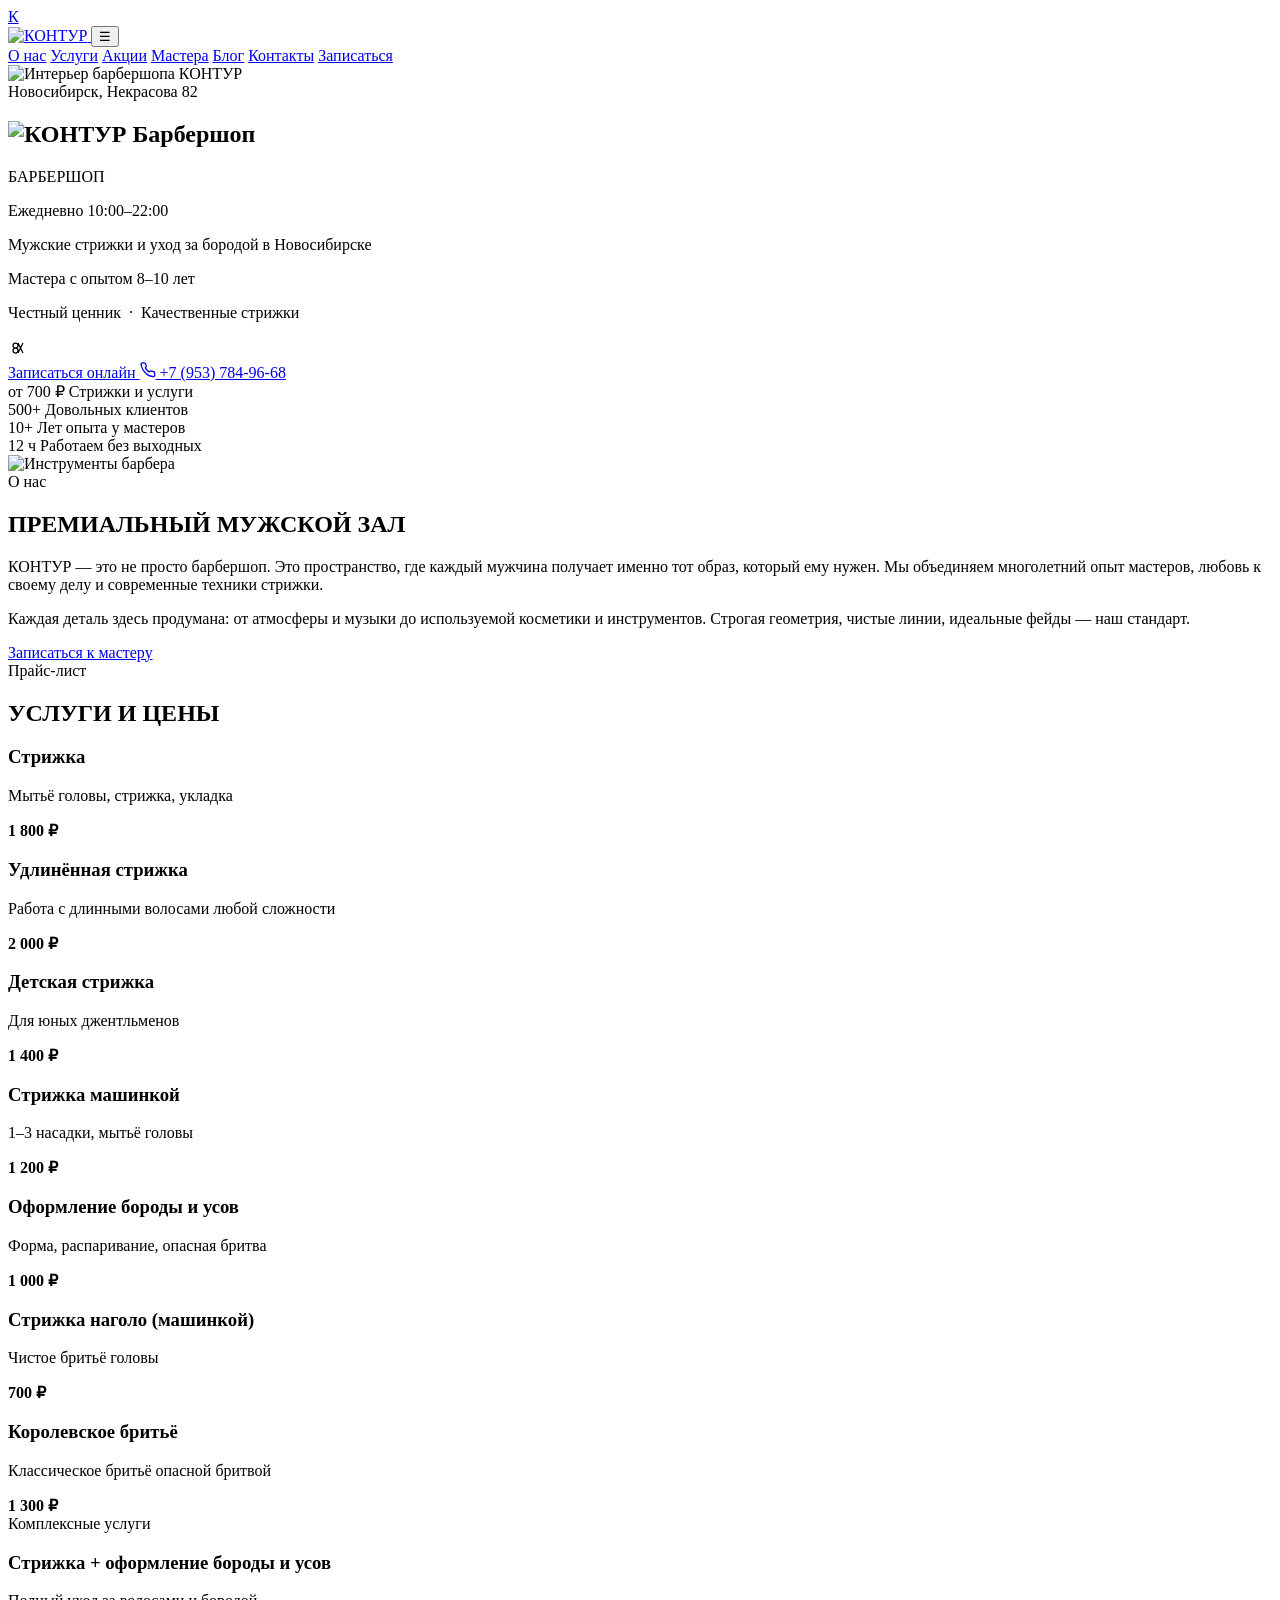
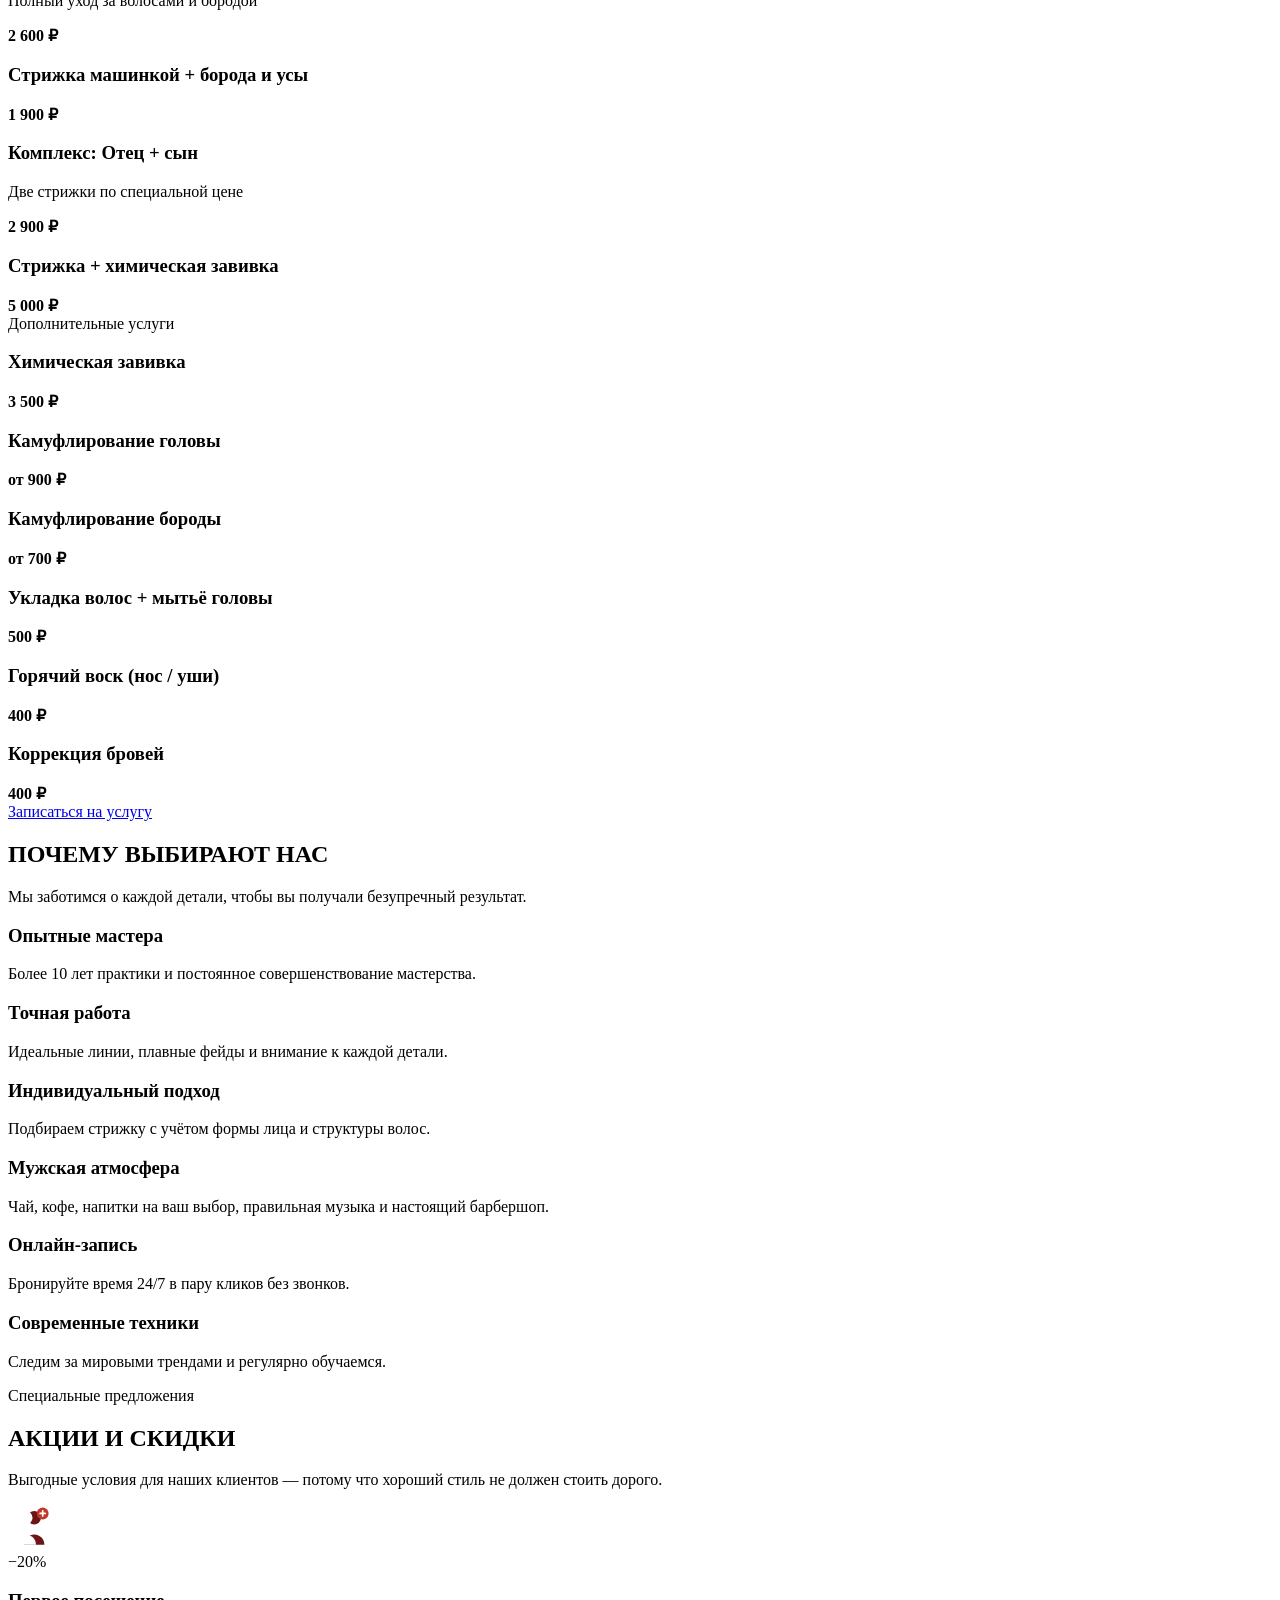
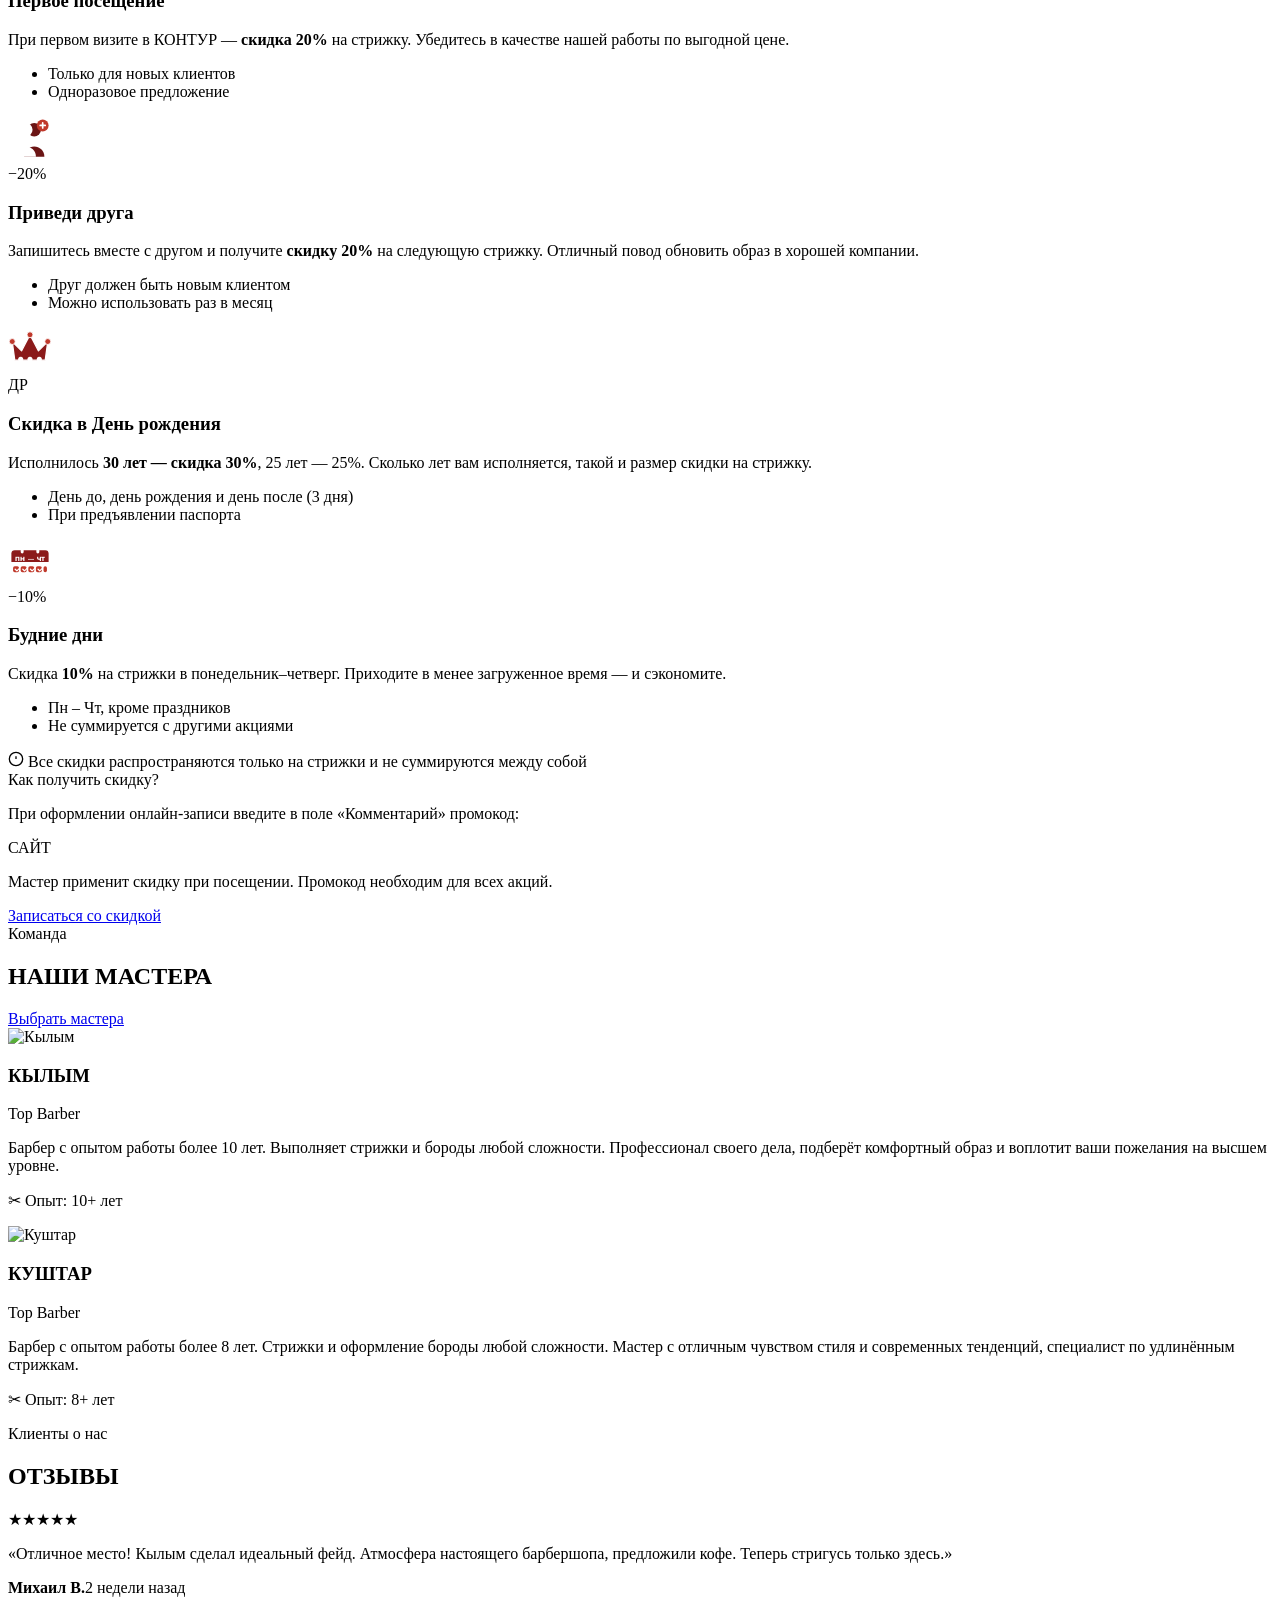
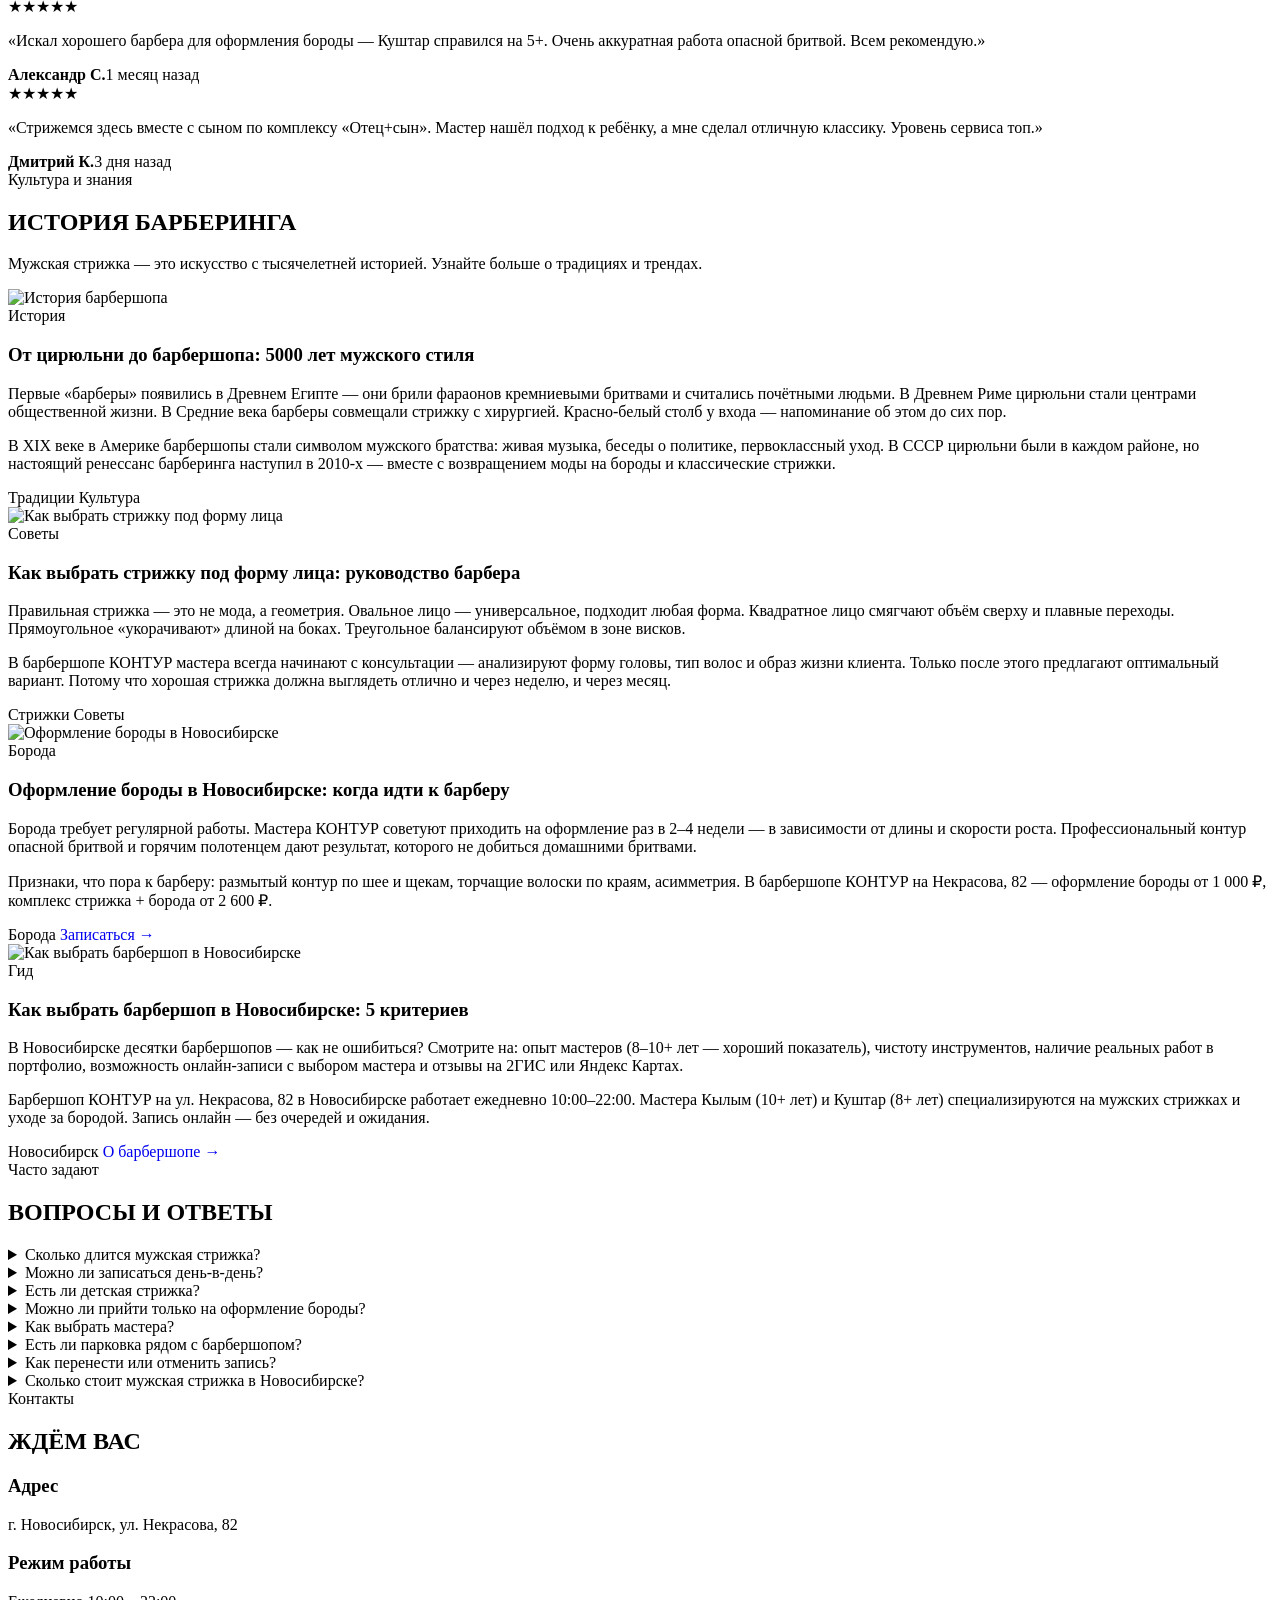
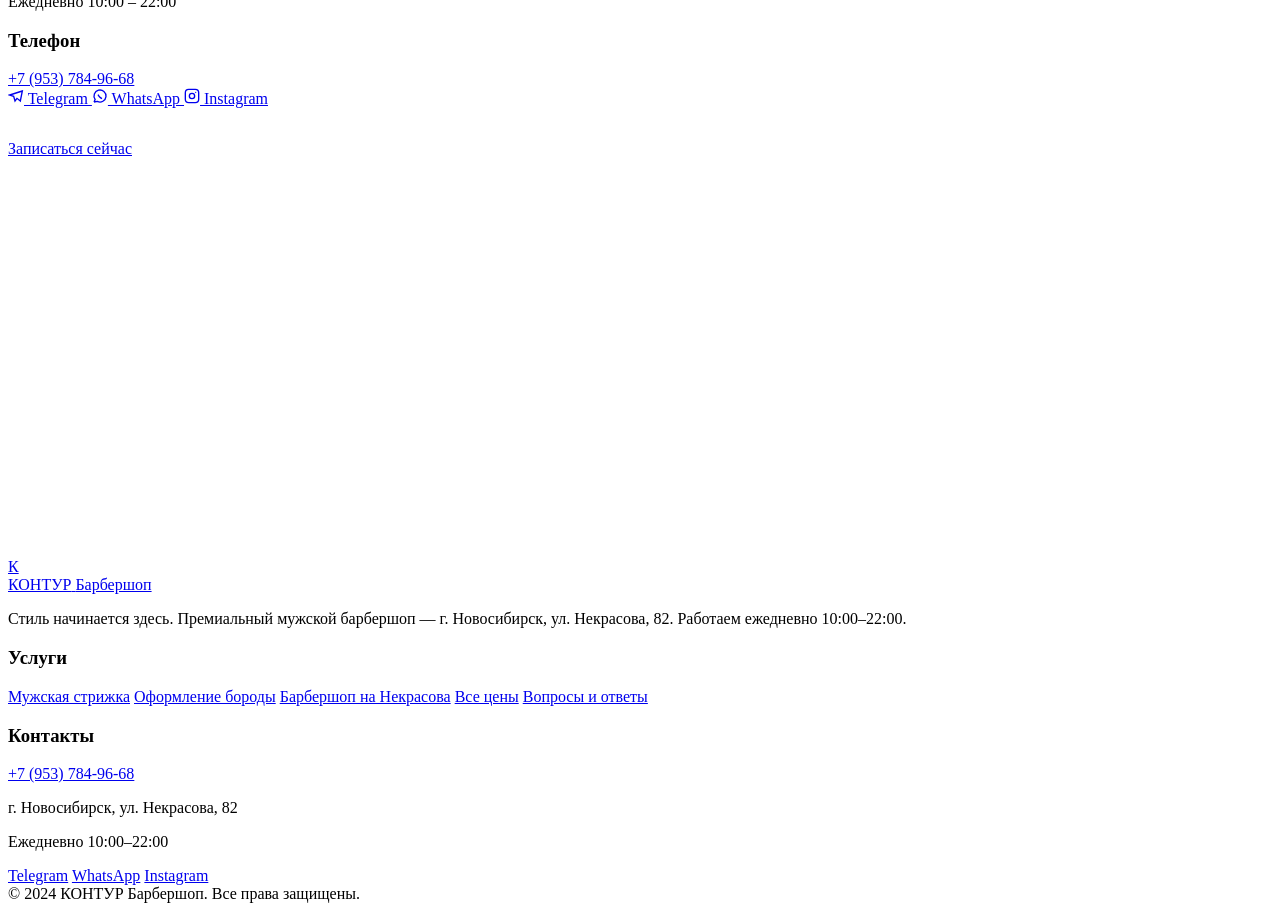
==== commit 31b95839: "Add files via upload" ====
--- a/docs/index.html
+++ b/docs/index.html
@@ -9,23 +9,27 @@
   <meta name="description" content="Мужской барбершоп КОНТУР в Новосибирске. Стрижки, оформление бороды, укладка. Опытные мастера, удобная запись онлайн. Адрес: ул. Некрасова, 82. Работаем ежедневно 10:00–22:00." />
   <meta name="keywords" content="барбершоп Новосибирск, мужская стрижка Новосибирск, стрижка бороды Новосибирск, барбер Новосибирск, КОНТУР барбершоп, стрижка Некрасова, барбершоп рядом" />
 
+  <!-- Preload critical images -->
+  <link rel="preload" as="image" href="/images/hero-bg.webp" type="image/webp" />
+  <link rel="preload" as="image" href="/kontur-logo.webp" type="image/webp" />
+
   <!-- Гео-теги для Яндекса -->
   <meta name="geo.region" content="RU-NVS" />
   <meta name="geo.placename" content="Новосибирск" />
   <meta name="geo.position" content="54.989347;82.904635" />
   <meta name="ICBM" content="54.989347, 82.904635" />
-  <meta name="yandex-verification" content="REPLACE_WITH_YANDEX_VERIFICATION_CODE" />
+  <meta name="yandex-verification" content="ЗАМЕНИТЕ_НА_ВАШ_КОД" />
 
   <!-- Open Graph (для Яндекс рекламы и соцсетей) -->
   <meta property="og:type" content="business.business" />
   <meta property="og:title" content="Барбершоп КОНТУР — Новосибирск, Некрасова 82" />
   <meta property="og:description" content="Мужской барбершоп в Новосибирске. Стрижки, борода, укладка. Запись онлайн 24/7." />
   <meta property="og:image" content="/opengraph.jpg" />
-  <meta property="og:url" content="https://username.github.io/repository-name/" />
+  <meta property="og:url" content="https://ВАШ_ДОМЕН/" />
   <meta property="og:locale" content="ru_RU" />
 
   <!-- Канонический URL -->
-  <link rel="canonical" href="https://username.github.io/repository-name/" />
+  <link rel="canonical" href="https://ВАШ_ДОМЕН/" />
 
   <!-- Структурированные данные Schema.org для локального бизнеса -->
   <script type="application/ld+json">
@@ -34,7 +38,7 @@
     "@type": "Barbershop",
     "name": "КОНТУР Барбершоп",
     "description": "Мужской барбершоп в Новосибирске. Стрижки, оформление бороды, укладка.",
-    "url": "https://username.github.io/repository-name/",
+    "url": "https://ВАШ_ДОМЕН/",
     "telephone": "+79537849668",
     "priceRange": "₽₽",
     "address": {
@@ -65,25 +69,23 @@
   }
   </script>
 
-  <!-- Яндекс.Метрика: задайте window.KONTUR_METRIKA_ID числом, если хотите включить счётчик -->
+  <!-- Яндекс.Метрика — ЗАМЕНИТЕ XXXXXX на ваш номер счётчика -->
   <script type="text/javascript">
     (function(m,e,t,r,i,k,a){m[i]=m[i]||function(){(m[i].a=m[i].a||[]).push(arguments)};
     m[i].l=1*new Date();
     for(var j=0;j<document.scripts.length;j++){if(document.scripts[j].src===r){return;}}
     k=e.createElement(t),a=e.getElementsByTagName(t)[0],k.async=1,k.src=r,a.parentNode.insertBefore(k,a)})
     (window,document,"script","https://mc.yandex.ru/metrika/tag.js","ym");
-    if (Number.isInteger(window.KONTUR_METRIKA_ID)) {
-      ym(window.KONTUR_METRIKA_ID,"init",{clickmap:true,trackLinks:true,accurateTrackBounce:true,webvisor:true});
-    }
+    ym(XXXXXX,"init",{clickmap:true,trackLinks:true,accurateTrackBounce:true,webvisor:true});
   </script>
-  <noscript><div><img src="https://mc.yandex.ru/watch/0" style="position:absolute;left:-9999px;" alt="" /></div></noscript>
+  <noscript><div><img src="https://mc.yandex.ru/watch/XXXXXX" style="position:absolute;left:-9999px;" alt="" /></div></noscript>
   <!-- /Яндекс.Метрика -->
 
-  <link rel="icon" type="image/svg+xml" href="./favicon.svg" />
+  <link rel="icon" type="image/svg+xml" href="/favicon.svg" />
   <link rel="preconnect" href="https://fonts.googleapis.com">
   <link rel="preconnect" href="https://fonts.gstatic.com" crossorigin>
   <link href="https://fonts.googleapis.com/css2?family=Manrope:wght@300;400;500;600;700;800&family=Montserrat:wght@400;500;700;800;900&display=swap" rel="stylesheet">
-  <link rel="stylesheet" href="./styles.css" />
+  <link rel="stylesheet" href="/styles.css" />
 </head>
 <body>
 
@@ -91,10 +93,7 @@
     <div class="container nav-wrap">
       <a href="#top" class="brand">
         <div class="brand-logo"><span class="brand-k">К</span></div>
-        <div class="brand-name">
-          <span class="brand-title">КОНТУР</span>
-          <span class="brand-sub">Барбершоп</span>
-        </div>
+        <img src="/kontur-logo.webp" alt="КОНТУР" class="brand-logo-img-nav" />
       </a>
       <button class="menu-btn" id="menuBtn" aria-label="Меню">☰</button>
       <nav class="nav" id="nav">
@@ -104,7 +103,7 @@
         <a href="#team">Мастера</a>
         <a href="#blog">Блог</a>
         <a href="#contact">Контакты</a>
-        <a class="btn btn-nav" href="https://n655230.yclients.com/" target="_blank" rel="noopener" onclick="trackGoal(\'click_zapis_nav\')">Записаться</a>
+        <a class="btn btn-nav" href="https://n655230.yclients.com/" target="_blank" rel="noopener" onclick="ym(XXXXXX,'reachGoal','click_zapis_nav')">Записаться</a>
       </nav>
     </div>
   </header>
@@ -113,25 +112,27 @@
 
     <!-- HERO -->
     <section class="hero">
-      <img class="hero-bg" src="./images/hero-bg.png" alt="Интерьер барбершопа КОНТУР" loading="eager" fetchpriority="high" decoding="sync" />
+      <img class="hero-bg" src="/images/hero-bg.webp" alt="Интерьер барбершопа КОНТУР" loading="eager" fetchpriority="high" decoding="sync" />
       <div class="hero-overlay"></div>
       <div class="container hero-content">
         <div class="hero-eyebrow">
           <span class="hero-line"></span>
-          <span class="hero-label">Новосибирск, Некрасова 82 &nbsp;·&nbsp; Ежедневно 10:00–22:00</span>
+          <span class="hero-label">Новосибирск, Некрасова 82</span>
           <span class="hero-line"></span>
         </div>
-        <h1 class="hero-title">КОНТУР</h1>
+        <h1 class="hero-title"><img src="/kontur-logo.webp" alt="КОНТУР Барбершоп" class="hero-logo-img" /></h1>
         <p class="hero-barber">БАРБЕРШОП</p>
+        <p class="hero-hours">Ежедневно 10:00–22:00</p>
         <p class="hero-tagline">Мужские стрижки и уход за бородой в Новосибирске</p>
-        <p class="hero-subtitle">Мастера с опытом 8–10 лет &nbsp;·&nbsp; Честный ценник &nbsp;·&nbsp; Без очередей</p>
+        <p class="hero-subtitle">Мастера с опытом 8–10 лет</p>
+        <p class="hero-subtitle">Честный ценник &nbsp;·&nbsp; Качественные стрижки</p>
         <div class="hero-ornament">
           <span></span>
           <svg width="20" height="20" viewBox="0 0 24 24" fill="none" stroke="currentColor" stroke-width="1.5"><path d="M6 9c0 1.66 1.34 3 3 3s3-1.34 3-3-1.34-3-3-3-3 1.34-3 3zm0 6c0 1.66 1.34 3 3 3s3-1.34 3-3-1.34-3-3-3-3 1.34-3 3zm6-9l6 12m-6 0l6-12"/></svg>
           <span></span>
         </div>
         <div class="hero-actions">
-          <a class="btn btn-red btn-lg" href="https://n655230.yclients.com/" target="_blank" rel="noopener" onclick="trackGoal(\'click_zapis_hero\')">
+          <a class="btn btn-red btn-lg" href="https://n655230.yclients.com/" target="_blank" rel="noopener" onclick="ym(XXXXXX,'reachGoal','click_zapis_hero')">
             Записаться онлайн
           </a>
           <a class="btn btn-ghost" href="tel:+79537849668">
@@ -141,7 +142,7 @@
         </div>
         <div class="hero-stats">
           <div class="hero-stat">
-            <span class="hero-stat-num hero-stat-price">от 800 ₽</span>
+            <span class="hero-stat-num hero-stat-price">от 700 ₽</span>
             <span class="hero-stat-label">Стрижки и услуги</span>
           </div>
           <div class="hero-stat-sep"></div>
@@ -167,14 +168,14 @@
     <section class="section" id="about">
       <div class="container two-col">
         <div class="image-card">
-          <img src="./images/about-tools.png" alt="Инструменты барбера" loading="lazy" decoding="async" />
+          <img src="/images/about-tools.webp" alt="Инструменты барбера" loading="lazy" decoding="async" />
         </div>
         <div>
           <div class="eyebrow">О нас</div>
           <h2>ПРЕМИАЛЬНЫЙ <span>МУЖСКОЙ ЗАЛ</span></h2>
           <p>КОНТУР — это не просто барбершоп. Это пространство, где каждый мужчина получает именно тот образ, который ему нужен. Мы объединяем многолетний опыт мастеров, любовь к своему делу и современные техники стрижки.</p>
           <p>Каждая деталь здесь продумана: от атмосферы и музыки до используемой косметики и инструментов. Строгая геометрия, чистые линии, идеальные фейды — наш стандарт.</p>
-          <a class="btn btn-outline" href="https://n655230.yclients.com/" target="_blank" rel="noopener" onclick="trackGoal(\'click_zapis\')">Записаться к мастеру</a>
+          <a class="btn btn-outline" href="https://n655230.yclients.com/" target="_blank" rel="noopener" onclick="ym(XXXXXX,'reachGoal','click_zapis')">Записаться к мастеру</a>
         </div>
       </div>
     </section>
@@ -253,7 +254,7 @@
           </div>
           <div class="service">
             <div><h3>Камуфлирование бороды</h3></div>
-            <strong>от 800 ₽</strong>
+            <strong>от 700 ₽</strong>
           </div>
           <div class="service">
             <div><h3>Укладка волос + мытьё головы</h3></div>
@@ -270,7 +271,7 @@
         </div>
 
         <div class="center mt-40">
-          <a class="btn btn-red btn-lg" href="https://n655230.yclients.com/" target="_blank" rel="noopener" onclick="trackGoal(\'click_zapis\')">
+          <a class="btn btn-red btn-lg" href="https://n655230.yclients.com/" target="_blank" rel="noopener" onclick="ym(XXXXXX,'reachGoal','click_zapis')">
             Записаться на услугу
           </a>
         </div>
@@ -288,7 +289,7 @@
           <article class="card"><h3>Опытные мастера</h3><p>Более 10 лет практики и постоянное совершенствование мастерства.</p></article>
           <article class="card"><h3>Точная работа</h3><p>Идеальные линии, плавные фейды и внимание к каждой детали.</p></article>
           <article class="card"><h3>Индивидуальный подход</h3><p>Подбираем стрижку с учётом формы лица и структуры волос.</p></article>
-          <article class="card"><h3>Мужская атмосфера</h3><p>Хороший кофе, правильная музыка и настоящий барбершоп.</p></article>
+          <article class="card"><h3>Мужская атмосфера</h3><p>Чай, кофе, напитки на ваш выбор, правильная музыка и настоящий барбершоп.</p></article>
           <article class="card"><h3>Онлайн-запись</h3><p>Бронируйте время 24/7 в пару кликов без звонков.</p></article>
           <article class="card"><h3>Современные техники</h3><p>Следим за мировыми трендами и регулярно обучаемся.</p></article>
         </div>
@@ -321,11 +322,30 @@
               </svg>
             </div>
             <div class="promo-badge">−20%</div>
+            <h3>Первое посещение</h3>
+            <p>При первом визите в КОНТУР — <strong>скидка 20%</strong> на стрижку. Убедитесь в качестве нашей работы по выгодной цене.</p>
+            <ul class="promo-rules">
+              <li>Только для новых клиентов</li>
+              <li>Одноразовое предложение</li>
+            </ul>
+          </article>
+
+          <article class="promo-card">
+            <div class="promo-icon">
+              <svg xmlns="http://www.w3.org/2000/svg" viewBox="0 0 52 52" fill="none" width="44" height="44">
+                <circle cx="31" cy="15" r="8" fill="#6b1515"/>
+                <path d="M19 47c0-7 5.8-12 12-12s12 5 12 12H19z" fill="#6b1515"/>
+                <circle cx="21" cy="15" r="8" fill="#ffffff"/>
+                <path d="M9 47c0-7 5.8-12 12-12s12 5 12 12H9z" fill="#ffffff"/>
+                <circle cx="41" cy="10" r="7" fill="#c0392b"/>
+                <path d="M41 7v6M38 10h6" stroke="white" stroke-width="2" stroke-linecap="round"/>
+              </svg>
+            </div>
+            <div class="promo-badge">−20%</div>
             <h3>Приведи друга</h3>
             <p>Запишитесь вместе с другом и получите <strong>скидку 20%</strong> на следующую стрижку. Отличный повод обновить образ в хорошей компании.</p>
             <ul class="promo-rules">
               <li>Друг должен быть новым клиентом</li>
-              <li>Скидка действует на одну стрижку</li>
               <li>Можно использовать раз в месяц</li>
             </ul>
           </article>
@@ -348,10 +368,9 @@
             </div>
             <div class="promo-badge promo-badge--gold">ДР</div>
             <h3>Скидка в День рождения</h3>
-            <p>Исполнилось <strong>30 лет — скидка 30%</strong>, 25 лет — 25%. Сколько лет вам исполняется, такой и размер скидки на любую услугу.</p>
+            <p>Исполнилось <strong>30 лет — скидка 30%</strong>, 25 лет — 25%. Сколько лет вам исполняется, такой и размер скидки на стрижку.</p>
             <ul class="promo-rules">
-              <li>Действует в день рождения ± 3 дня</li>
-              <li>Распространяется на все услуги</li>
+              <li>День до, день рождения и день после (3 дня)</li>
               <li>При предъявлении паспорта</li>
             </ul>
           </article>
@@ -364,7 +383,7 @@
                 <!-- Header (burgundy) -->
                 <path d="M4 16a4 4 0 0 1 4-4h36a4 4 0 0 1 4 4v10H4V16z" fill="#8b1a1a"/>
                 <!-- Header label ПН–ПТ -->
-                <text x="26" y="24.5" text-anchor="middle" fill="white" font-size="7" font-weight="800" font-family="Montserrat,sans-serif" letter-spacing="0.5">ПН — ПТ</text>
+                <text x="26" y="24.5" text-anchor="middle" fill="white" font-size="7" font-weight="800" font-family="Montserrat,sans-serif" letter-spacing="0.5">ПН — ЧТ</text>
                 <!-- Clips -->
                 <rect x="15" y="7" width="3.5" height="9" rx="1.75" fill="white"/>
                 <rect x="33.5" y="7" width="3.5" height="9" rx="1.75" fill="white"/>
@@ -386,14 +405,18 @@
             </div>
             <div class="promo-badge">−10%</div>
             <h3>Будние дни</h3>
-            <p>Скидка <strong>10%</strong> на все стрижки и услуги в понедельник–пятницу. Приходите в менее загруженное время — и сэкономите.</p>
+            <p>Скидка <strong>10%</strong> на стрижки в понедельник–четверг. Приходите в менее загруженное время — и сэкономите.</p>
             <ul class="promo-rules">
-              <li>Пн – Пт, кроме праздников</li>
-              <li>Действует на все виды стрижек</li>
+              <li>Пн – Чт, кроме праздников</li>
               <li>Не суммируется с другими акциями</li>
             </ul>
           </article>
 
+        </div>
+
+        <div class="promo-note">
+          <svg width="16" height="16" viewBox="0 0 24 24" fill="none" stroke="currentColor" stroke-width="2"><circle cx="12" cy="12" r="10"/><line x1="12" y1="8" x2="12" y2="12"/><line x1="12" y1="16" x2="12.01" y2="16"/></svg>
+          Все скидки распространяются только на стрижки и не суммируются между собой
         </div>
 
         <div class="promo-code-block">
@@ -402,7 +425,7 @@
             <p class="promo-code-desc">При оформлении онлайн-записи введите в поле «Комментарий» промокод:</p>
             <div class="promo-code-tag">САЙТ</div>
             <p class="promo-code-note">Мастер применит скидку при посещении. Промокод необходим для всех акций.</p>
-            <a class="btn btn-red btn-lg" href="https://n655230.yclients.com/" target="_blank" rel="noopener" onclick="trackGoal(\'click_zapis\')">
+            <a class="btn btn-red btn-lg" href="https://n655230.yclients.com/" target="_blank" rel="noopener" onclick="ym(XXXXXX,'reachGoal','click_zapis')">
               Записаться со скидкой
             </a>
           </div>
@@ -419,12 +442,12 @@
             <div class="eyebrow">Команда</div>
             <h2>НАШИ МАСТЕРА</h2>
           </div>
-          <a class="btn btn-outline" href="https://n655230.yclients.com/" target="_blank" rel="noopener" onclick="trackGoal(\'click_zapis\')">Выбрать мастера</a>
+          <a class="btn btn-outline" href="https://n655230.yclients.com/" target="_blank" rel="noopener" onclick="ym(XXXXXX,'reachGoal','click_zapis')">Выбрать мастера</a>
         </div>
         <div class="grid-2-team">
           <article class="team-card">
             <div class="team-card-photo">
-              <img src="./images/kylym.jpg" alt="Кылым" loading="eager" decoding="async" />
+              <img src="/images/kylym.webp" alt="Кылым" loading="lazy" decoding="async" />
             </div>
             <div class="team-card-body">
               <h3>КЫЛЫМ</h3>
@@ -435,11 +458,11 @@
           </article>
           <article class="team-card">
             <div class="team-card-photo">
-              <img src="./images/kushtar.jpg" alt="Куштар" loading="eager" decoding="async" />
+              <img src="/images/kushtar.webp" alt="Куштар" loading="lazy" decoding="async" />
             </div>
             <div class="team-card-body">
               <h3>КУШТАР</h3>
-              <p class="role">Senior Barber</p>
+              <p class="role">Top Barber</p>
               <p class="bio">Барбер с опытом работы более 8 лет. Стрижки и оформление бороды любой сложности. Мастер с отличным чувством стиля и современных тенденций, специалист по удлинённым стрижкам.</p>
               <p class="team-exp">✂ Опыт: 8+ лет</p>
             </div>
@@ -488,7 +511,7 @@
 
           <article class="blog-card">
             <div class="blog-card-img blog-card-img--1">
-              <img src="./images/blog-history.png" alt="История барбершопа" loading="lazy" width="640" height="200">
+              <img src="/images/blog-history.webp" alt="История барбершопа" loading="lazy" width="640" height="200">
               <div class="blog-card-category">История</div>
             </div>
             <div class="blog-card-body">
@@ -504,7 +527,7 @@
 
           <article class="blog-card">
             <div class="blog-card-img blog-card-img--2">
-              <img src="./images/blog-faceshape.png" alt="Как выбрать стрижку под форму лица" loading="lazy" width="640" height="200">
+              <img src="/images/blog-faceshape.webp" alt="Как выбрать стрижку под форму лица" loading="lazy" width="640" height="200">
               <div class="blog-card-category">Советы</div>
             </div>
             <div class="blog-card-body">
@@ -520,7 +543,7 @@
 
           <article class="blog-card">
             <div class="blog-card-img blog-card-img--3">
-              <img src="./images/blog-beard.png" alt="Оформление бороды в Новосибирске" loading="lazy" width="640" height="200">
+              <img src="/images/blog-beard.webp" alt="Оформление бороды в Новосибирске" loading="lazy" width="640" height="200">
               <div class="blog-card-category">Борода</div>
             </div>
             <div class="blog-card-body">
@@ -529,14 +552,14 @@
               <p>Признаки, что пора к барберу: размытый контур по шее и щекам, торчащие волоски по краям, асимметрия. В барбершопе КОНТУР на Некрасова, 82 — оформление бороды от 1 000 ₽, комплекс стрижка + борода от 2 600 ₽.</p>
               <div class="blog-card-footer">
                 <span class="blog-tag">Борода</span>
-                <a class="blog-tag" href="./oformlenie-borody-novosibirsk.html" style="text-decoration:none;">Записаться →</a>
+                <a class="blog-tag" href="/oformlenie-borody-novosibirsk" style="text-decoration:none;">Записаться →</a>
               </div>
             </div>
           </article>
 
           <article class="blog-card">
             <div class="blog-card-img blog-card-img--4">
-              <img src="./images/blog-fade.png" alt="Как выбрать барбершоп в Новосибирске" loading="lazy" width="640" height="200">
+              <img src="/images/blog-fade.webp" alt="Как выбрать барбершоп в Новосибирске" loading="lazy" width="640" height="200">
               <div class="blog-card-category">Гид</div>
             </div>
             <div class="blog-card-body">
@@ -545,7 +568,7 @@
               <p>Барбершоп КОНТУР на ул. Некрасова, 82 в Новосибирске работает ежедневно 10:00–22:00. Мастера Кылым (10+ лет) и Куштар (8+ лет) специализируются на мужских стрижках и уходе за бородой. Запись онлайн — без очередей и ожидания.</p>
               <div class="blog-card-footer">
                 <span class="blog-tag">Новосибирск</span>
-                <a class="blog-tag" href="./barbershop-nekrasova.html" style="text-decoration:none;">О барбершопе →</a>
+                <a class="blog-tag" href="/barbershop-nekrasova" style="text-decoration:none;">О барбершопе →</a>
               </div>
             </div>
           </article>
@@ -635,7 +658,7 @@
           </div>
 
           <div style="margin-top: 32px;">
-            <a class="btn btn-red btn-lg" href="https://n655230.yclients.com/" target="_blank" rel="noopener" onclick="trackGoal(\'click_zapis_contact\')">
+            <a class="btn btn-red btn-lg" href="https://n655230.yclients.com/" target="_blank" rel="noopener" onclick="ym(XXXXXX,'reachGoal','click_zapis_contact')">
               Записаться сейчас
             </a>
           </div>
@@ -643,7 +666,7 @@
 
         <div class="map-card">
           <iframe
-            src="https://yandex.ru/map-widget/v1/?text=Новосибирск%2C+ул.+Некрасова%2C+82&z=16&l=map"
+            src="https://yandex.ru/map-widget/v1/-/CPftAXks"
             width="100%"
             height="400"
             frameborder="0"
@@ -672,9 +695,9 @@
       </div>
       <div>
         <h3>Услуги</h3>
-        <a href="./muzhskaya-strizhka-novosibirsk.html">Мужская стрижка</a>
-        <a href="./oformlenie-borody-novosibirsk.html">Оформление бороды</a>
-        <a href="./barbershop-nekrasova.html">Барбершоп на Некрасова</a>
+        <a href="/muzhskaya-strizhka-novosibirsk">Мужская стрижка</a>
+        <a href="/oformlenie-borody-novosibirsk">Оформление бороды</a>
+        <a href="/barbershop-nekrasova">Барбершоп на Некрасова</a>
         <a href="#services">Все цены</a>
         <a href="#faq">Вопросы и ответы</a>
       </div>
@@ -693,6 +716,6 @@
     </div>
   </footer>
 
-  <script src="./script.js"></script>
+  <script src="/script.js"></script>
 </body>
 </html>
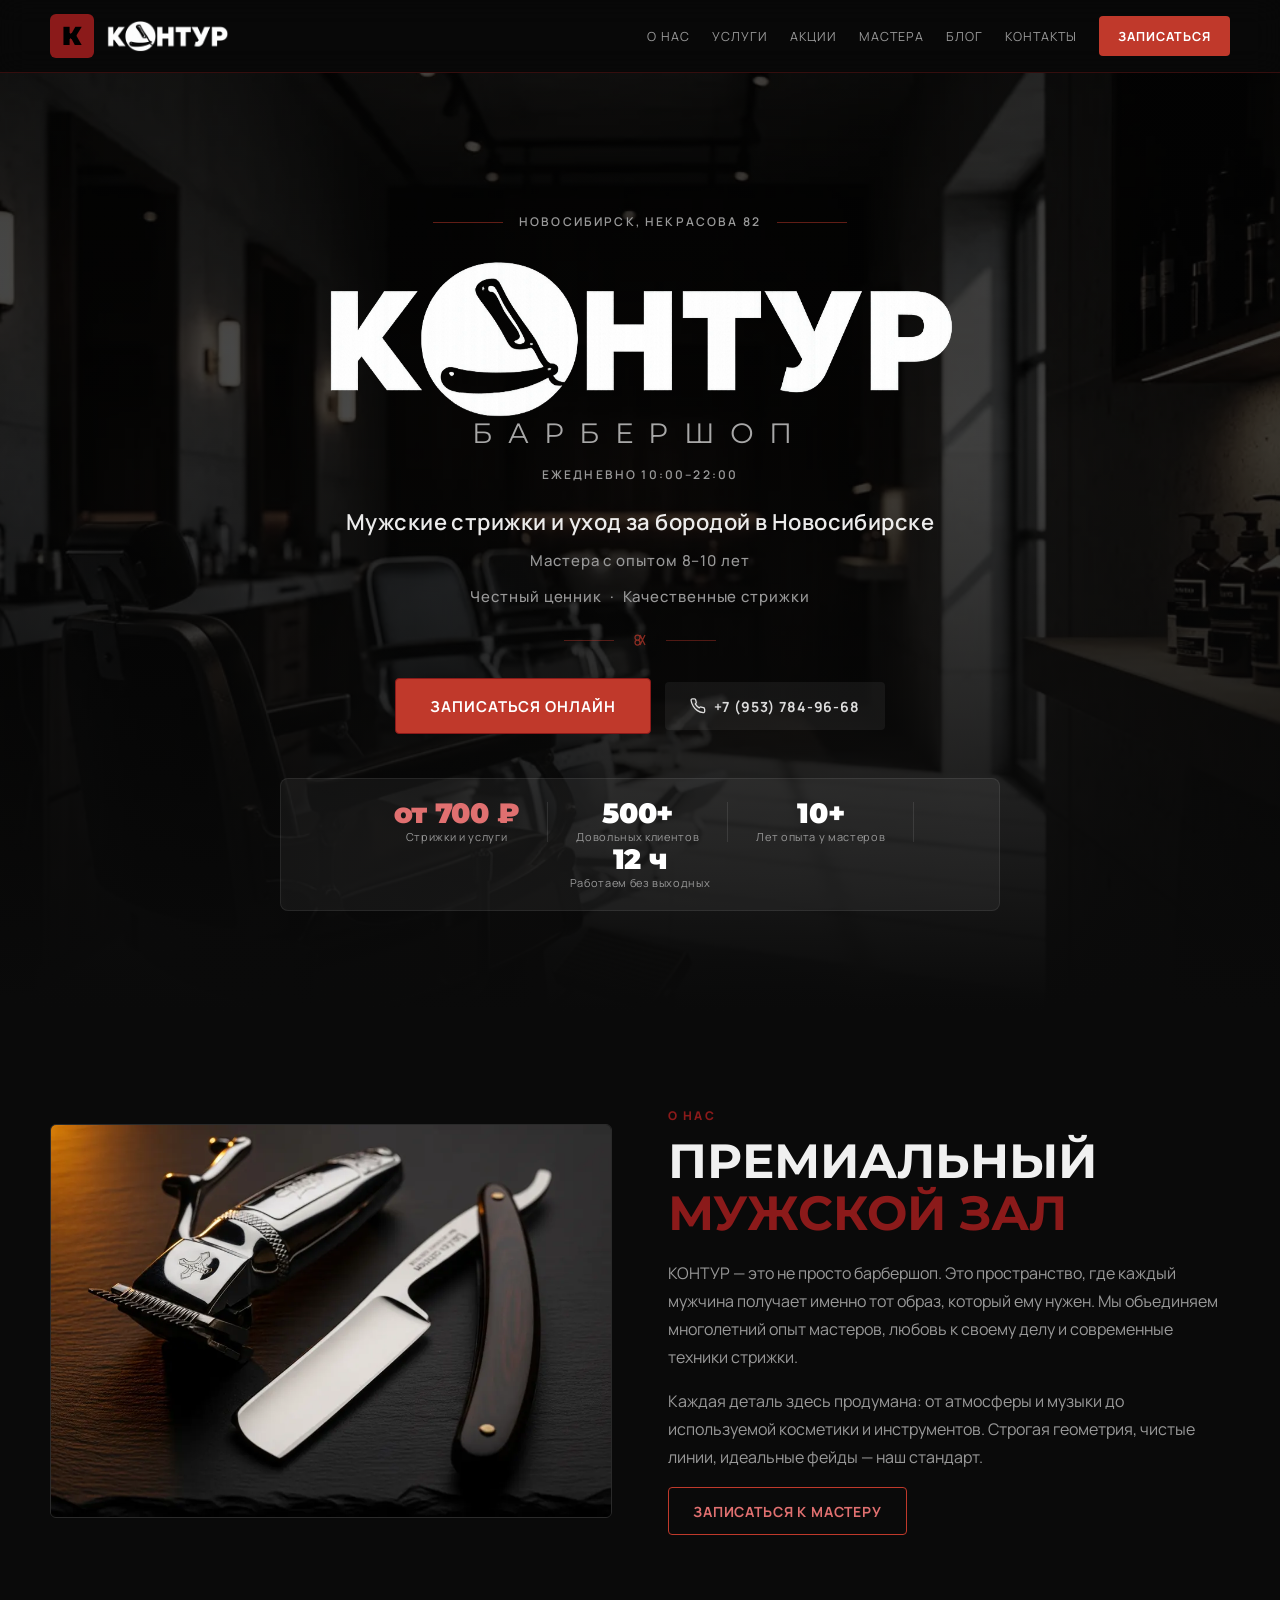
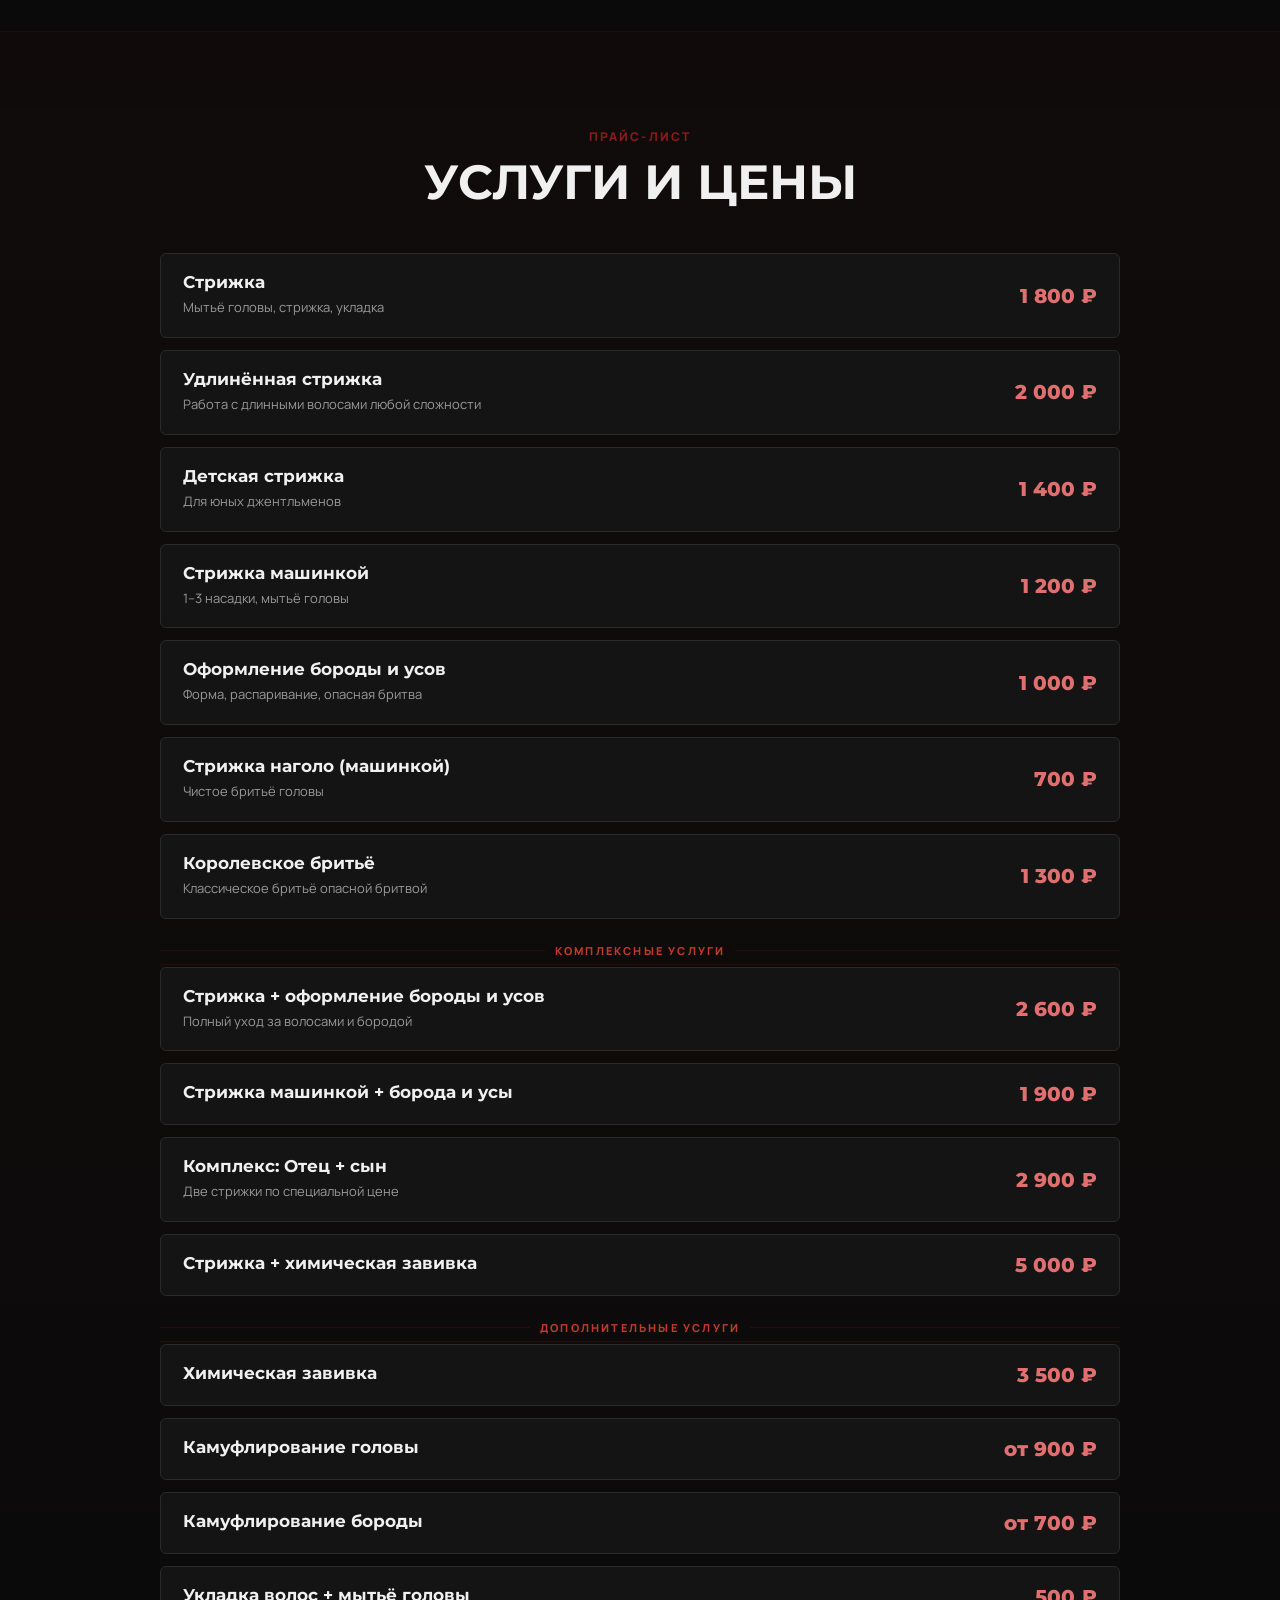
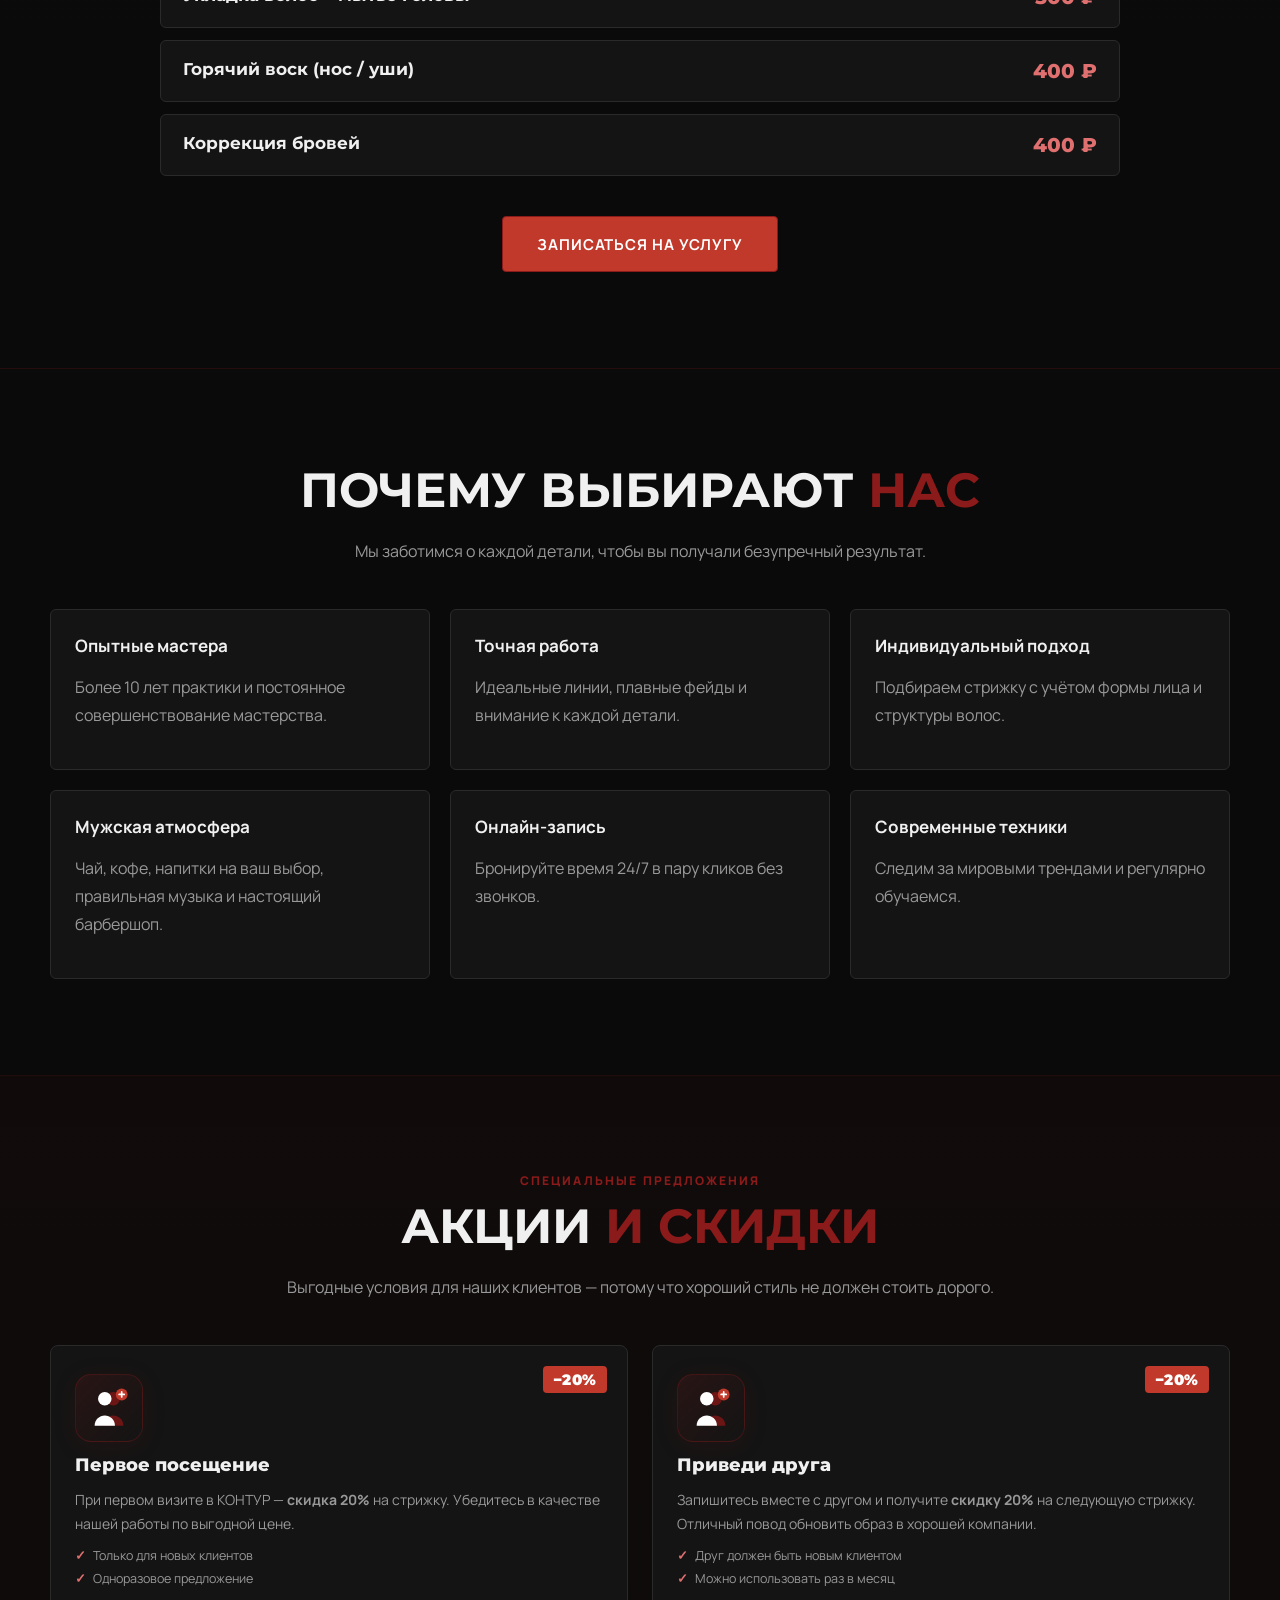
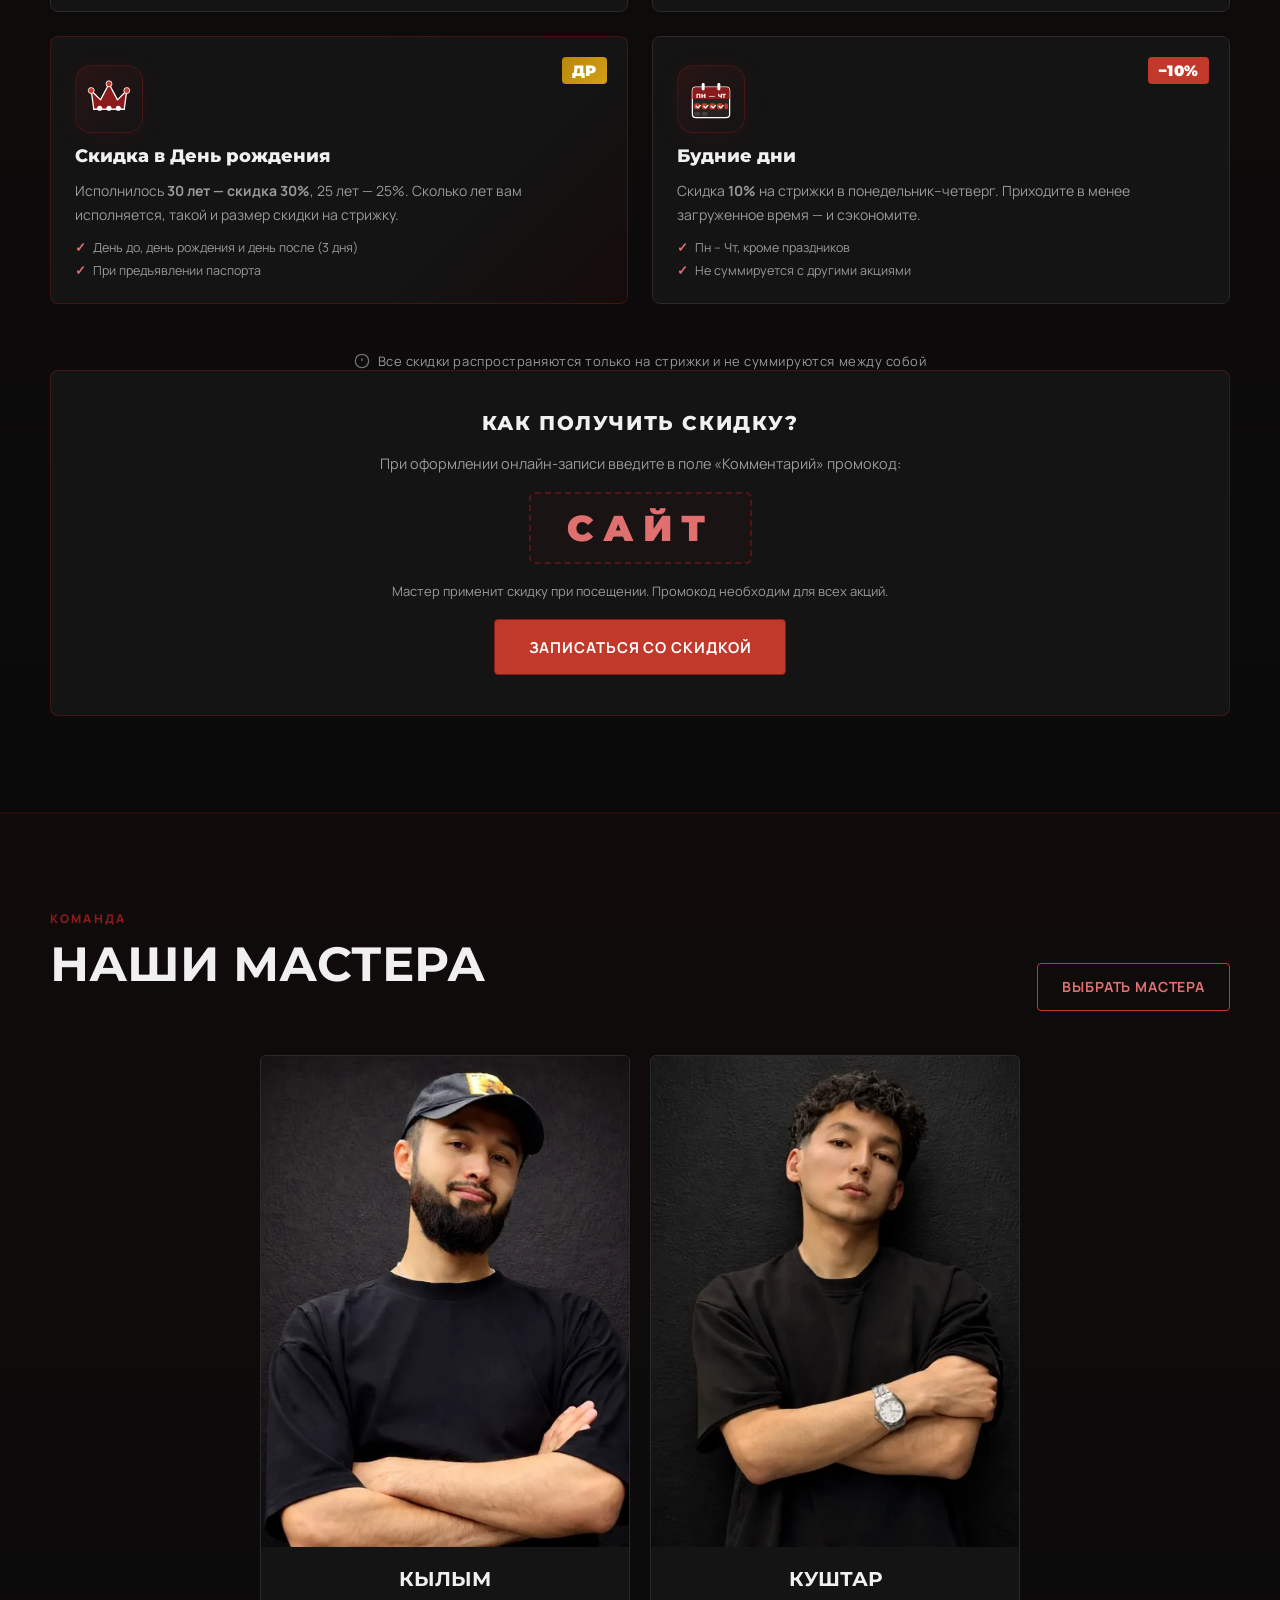
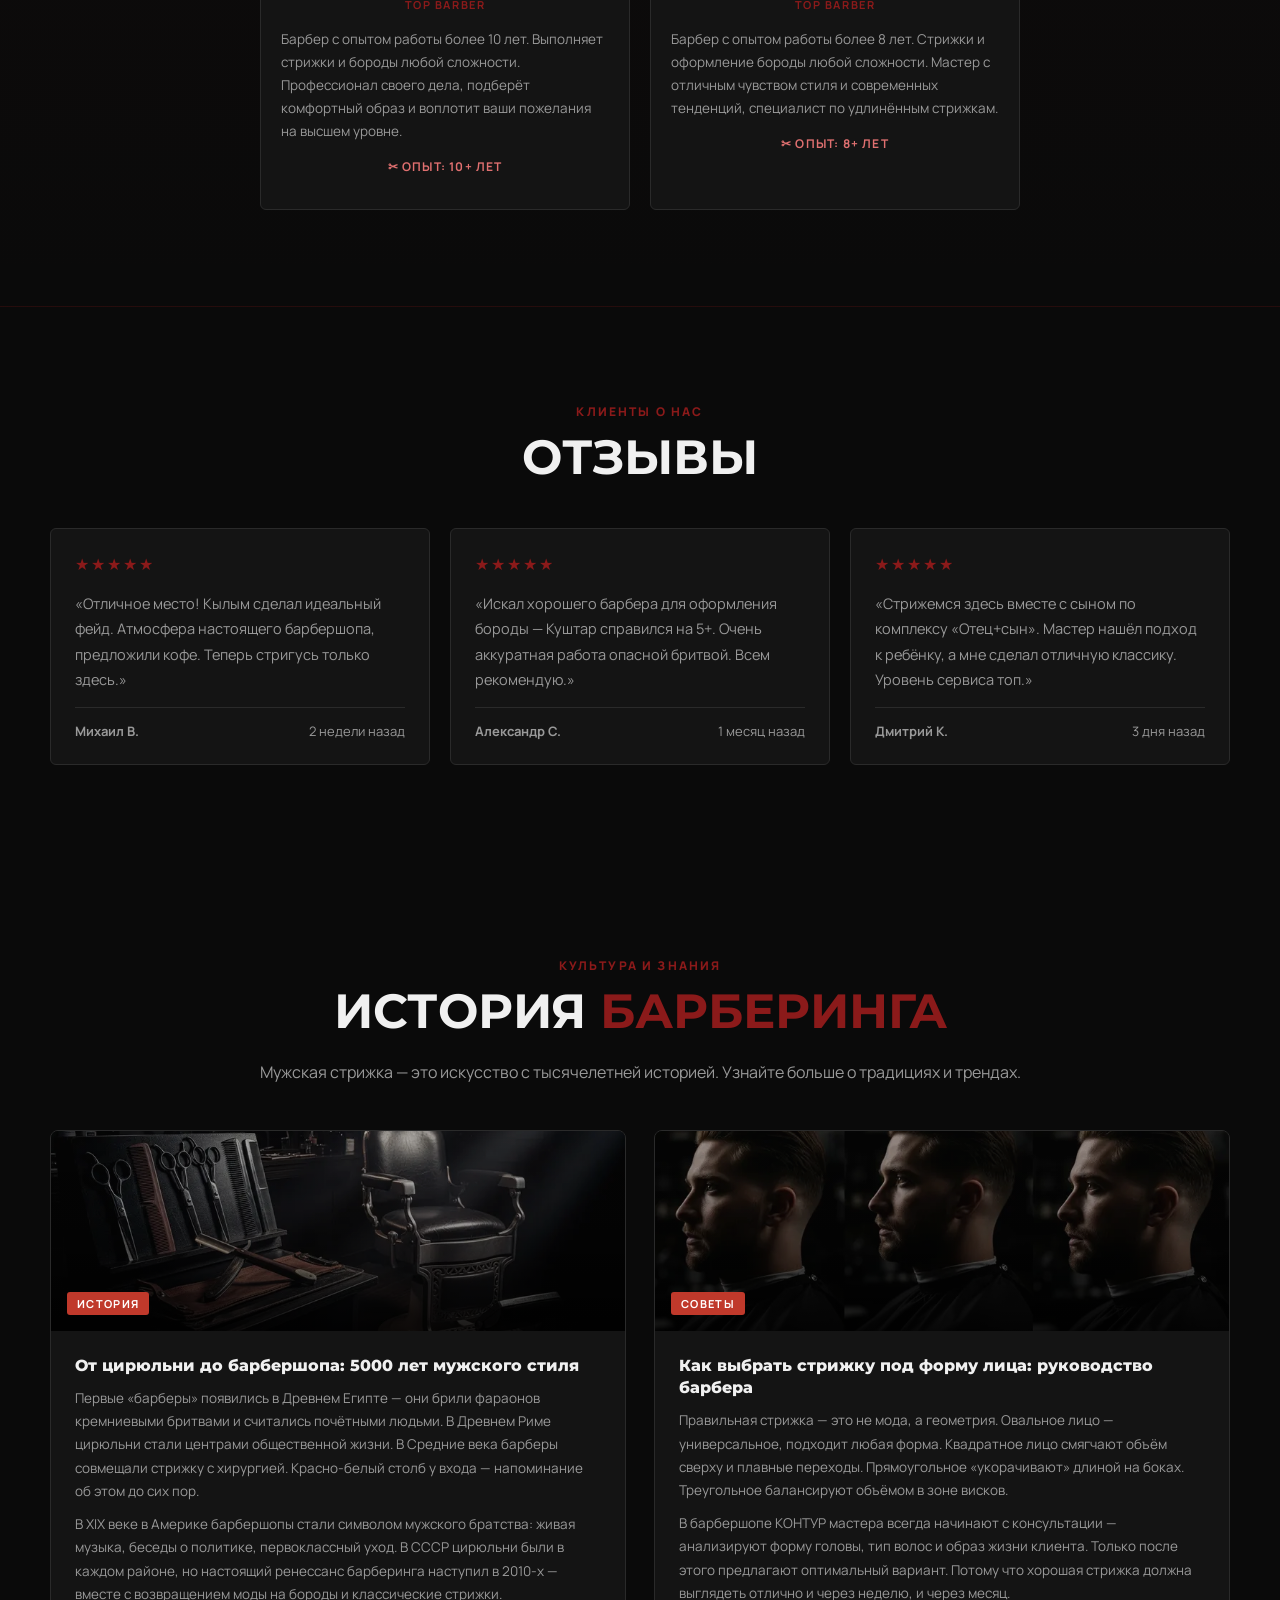
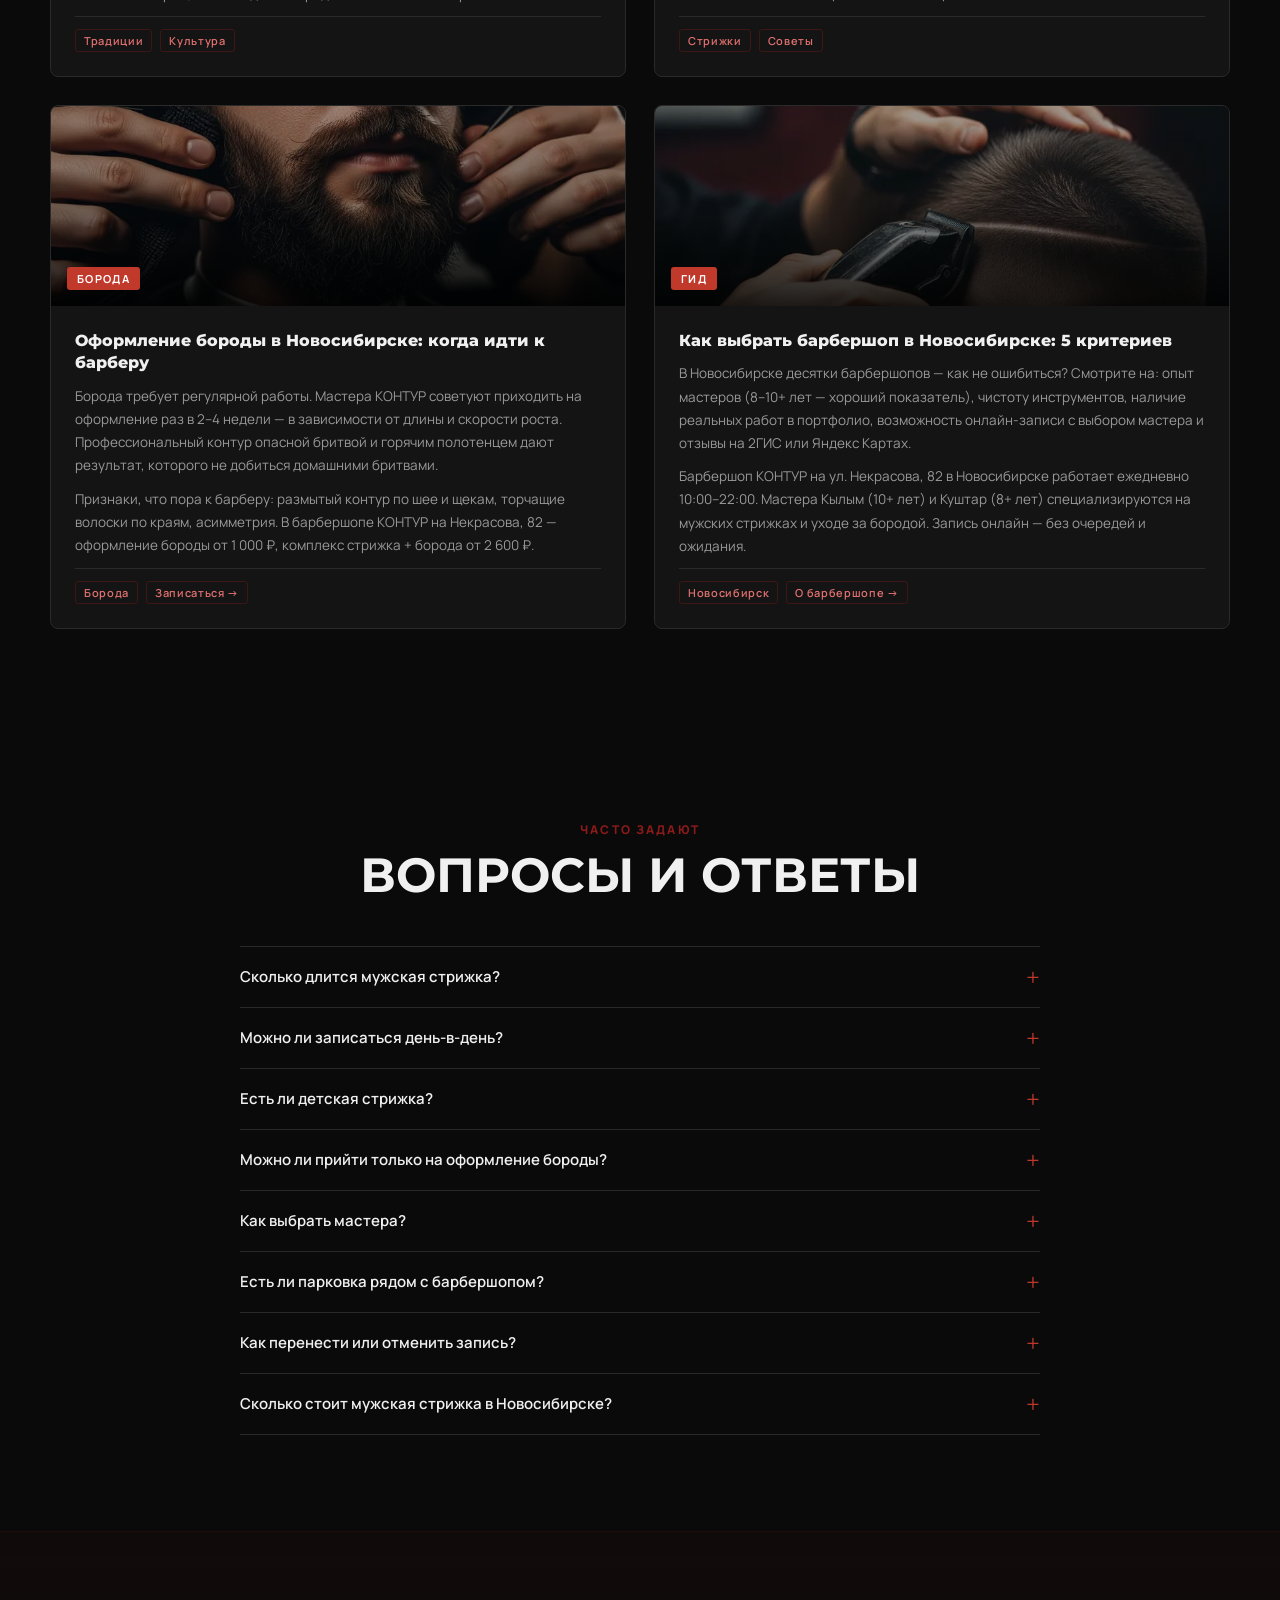
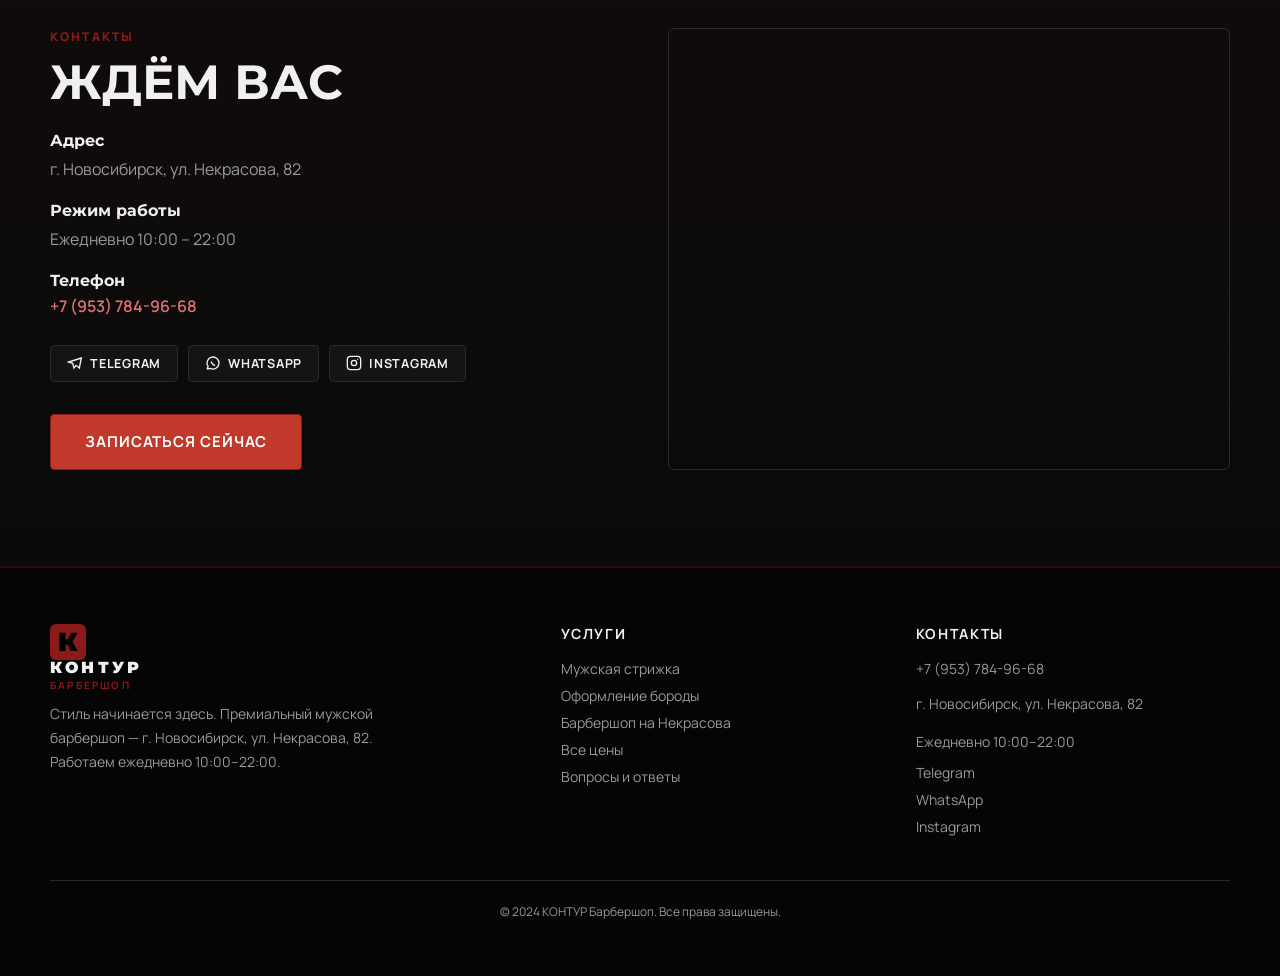
==== commit 39442c74: "Add files via upload" ====
--- a/docs/index.html
+++ b/docs/index.html
@@ -10,8 +10,8 @@
   <meta name="keywords" content="барбершоп Новосибирск, мужская стрижка Новосибирск, стрижка бороды Новосибирск, барбер Новосибирск, КОНТУР барбершоп, стрижка Некрасова, барбершоп рядом" />
 
   <!-- Preload critical images -->
-  <link rel="preload" as="image" href="/images/hero-bg.webp" type="image/webp" />
-  <link rel="preload" as="image" href="/kontur-logo.webp" type="image/webp" />
+  <link rel="preload" as="image" href="images/hero-bg.webp" type="image/webp" />
+  <link rel="preload" as="image" href="kontur-logo.webp" type="image/webp" />
 
   <!-- Гео-теги для Яндекса -->
   <meta name="geo.region" content="RU-NVS" />
@@ -24,7 +24,7 @@
   <meta property="og:type" content="business.business" />
   <meta property="og:title" content="Барбершоп КОНТУР — Новосибирск, Некрасова 82" />
   <meta property="og:description" content="Мужской барбершоп в Новосибирске. Стрижки, борода, укладка. Запись онлайн 24/7." />
-  <meta property="og:image" content="/opengraph.jpg" />
+  <meta property="og:image" content="opengraph.jpg" />
   <meta property="og:url" content="https://ВАШ_ДОМЕН/" />
   <meta property="og:locale" content="ru_RU" />
 
@@ -81,11 +81,11 @@
   <noscript><div><img src="https://mc.yandex.ru/watch/XXXXXX" style="position:absolute;left:-9999px;" alt="" /></div></noscript>
   <!-- /Яндекс.Метрика -->
 
-  <link rel="icon" type="image/svg+xml" href="/favicon.svg" />
+  <link rel="icon" type="image/svg+xml" href="favicon.svg" />
   <link rel="preconnect" href="https://fonts.googleapis.com">
   <link rel="preconnect" href="https://fonts.gstatic.com" crossorigin>
   <link href="https://fonts.googleapis.com/css2?family=Manrope:wght@300;400;500;600;700;800&family=Montserrat:wght@400;500;700;800;900&display=swap" rel="stylesheet">
-  <link rel="stylesheet" href="/styles.css" />
+  <link rel="stylesheet" href="styles.css" />
 </head>
 <body>
 
@@ -93,7 +93,7 @@
     <div class="container nav-wrap">
       <a href="#top" class="brand">
         <div class="brand-logo"><span class="brand-k">К</span></div>
-        <img src="/kontur-logo.webp" alt="КОНТУР" class="brand-logo-img-nav" />
+        <img src="kontur-logo.webp" alt="КОНТУР" class="brand-logo-img-nav" />
       </a>
       <button class="menu-btn" id="menuBtn" aria-label="Меню">☰</button>
       <nav class="nav" id="nav">
@@ -112,7 +112,7 @@
 
     <!-- HERO -->
     <section class="hero">
-      <img class="hero-bg" src="/images/hero-bg.webp" alt="Интерьер барбершопа КОНТУР" loading="eager" fetchpriority="high" decoding="sync" />
+      <img class="hero-bg" src="images/hero-bg.webp" alt="Интерьер барбершопа КОНТУР" loading="eager" fetchpriority="high" decoding="sync" />
       <div class="hero-overlay"></div>
       <div class="container hero-content">
         <div class="hero-eyebrow">
@@ -120,7 +120,7 @@
           <span class="hero-label">Новосибирск, Некрасова 82</span>
           <span class="hero-line"></span>
         </div>
-        <h1 class="hero-title"><img src="/kontur-logo.webp" alt="КОНТУР Барбершоп" class="hero-logo-img" /></h1>
+        <h1 class="hero-title"><img src="kontur-logo.webp" alt="КОНТУР Барбершоп" class="hero-logo-img" /></h1>
         <p class="hero-barber">БАРБЕРШОП</p>
         <p class="hero-hours">Ежедневно 10:00–22:00</p>
         <p class="hero-tagline">Мужские стрижки и уход за бородой в Новосибирске</p>
@@ -168,7 +168,7 @@
     <section class="section" id="about">
       <div class="container two-col">
         <div class="image-card">
-          <img src="/images/about-tools.webp" alt="Инструменты барбера" loading="lazy" decoding="async" />
+          <img src="images/about-tools.webp" alt="Инструменты барбера" loading="lazy" decoding="async" />
         </div>
         <div>
           <div class="eyebrow">О нас</div>
@@ -447,7 +447,7 @@
         <div class="grid-2-team">
           <article class="team-card">
             <div class="team-card-photo">
-              <img src="/images/kylym.webp" alt="Кылым" loading="lazy" decoding="async" />
+              <img src="images/kylym.webp" alt="Кылым" loading="lazy" decoding="async" />
             </div>
             <div class="team-card-body">
               <h3>КЫЛЫМ</h3>
@@ -458,7 +458,7 @@
           </article>
           <article class="team-card">
             <div class="team-card-photo">
-              <img src="/images/kushtar.webp" alt="Куштар" loading="lazy" decoding="async" />
+              <img src="images/kushtar.webp" alt="Куштар" loading="lazy" decoding="async" />
             </div>
             <div class="team-card-body">
               <h3>КУШТАР</h3>
@@ -511,7 +511,7 @@
 
           <article class="blog-card">
             <div class="blog-card-img blog-card-img--1">
-              <img src="/images/blog-history.webp" alt="История барбершопа" loading="lazy" width="640" height="200">
+              <img src="images/blog-history.webp" alt="История барбершопа" loading="lazy" width="640" height="200">
               <div class="blog-card-category">История</div>
             </div>
             <div class="blog-card-body">
@@ -527,7 +527,7 @@
 
           <article class="blog-card">
             <div class="blog-card-img blog-card-img--2">
-              <img src="/images/blog-faceshape.webp" alt="Как выбрать стрижку под форму лица" loading="lazy" width="640" height="200">
+              <img src="images/blog-faceshape.webp" alt="Как выбрать стрижку под форму лица" loading="lazy" width="640" height="200">
               <div class="blog-card-category">Советы</div>
             </div>
             <div class="blog-card-body">
@@ -543,7 +543,7 @@
 
           <article class="blog-card">
             <div class="blog-card-img blog-card-img--3">
-              <img src="/images/blog-beard.webp" alt="Оформление бороды в Новосибирске" loading="lazy" width="640" height="200">
+              <img src="images/blog-beard.webp" alt="Оформление бороды в Новосибирске" loading="lazy" width="640" height="200">
               <div class="blog-card-category">Борода</div>
             </div>
             <div class="blog-card-body">
@@ -552,14 +552,14 @@
               <p>Признаки, что пора к барберу: размытый контур по шее и щекам, торчащие волоски по краям, асимметрия. В барбершопе КОНТУР на Некрасова, 82 — оформление бороды от 1 000 ₽, комплекс стрижка + борода от 2 600 ₽.</p>
               <div class="blog-card-footer">
                 <span class="blog-tag">Борода</span>
-                <a class="blog-tag" href="/oformlenie-borody-novosibirsk" style="text-decoration:none;">Записаться →</a>
+                <a class="blog-tag" href="oformlenie-borody-novosibirsk.html" style="text-decoration:none;">Записаться →</a>
               </div>
             </div>
           </article>
 
           <article class="blog-card">
             <div class="blog-card-img blog-card-img--4">
-              <img src="/images/blog-fade.webp" alt="Как выбрать барбершоп в Новосибирске" loading="lazy" width="640" height="200">
+              <img src="images/blog-fade.webp" alt="Как выбрать барбершоп в Новосибирске" loading="lazy" width="640" height="200">
               <div class="blog-card-category">Гид</div>
             </div>
             <div class="blog-card-body">
@@ -568,7 +568,7 @@
               <p>Барбершоп КОНТУР на ул. Некрасова, 82 в Новосибирске работает ежедневно 10:00–22:00. Мастера Кылым (10+ лет) и Куштар (8+ лет) специализируются на мужских стрижках и уходе за бородой. Запись онлайн — без очередей и ожидания.</p>
               <div class="blog-card-footer">
                 <span class="blog-tag">Новосибирск</span>
-                <a class="blog-tag" href="/barbershop-nekrasova" style="text-decoration:none;">О барбершопе →</a>
+                <a class="blog-tag" href="barbershop-nekrasova.html" style="text-decoration:none;">О барбершопе →</a>
               </div>
             </div>
           </article>
@@ -695,9 +695,9 @@
       </div>
       <div>
         <h3>Услуги</h3>
-        <a href="/muzhskaya-strizhka-novosibirsk">Мужская стрижка</a>
-        <a href="/oformlenie-borody-novosibirsk">Оформление бороды</a>
-        <a href="/barbershop-nekrasova">Барбершоп на Некрасова</a>
+        <a href="muzhskaya-strizhka-novosibirsk.html">Мужская стрижка</a>
+        <a href="oformlenie-borody-novosibirsk.html">Оформление бороды</a>
+        <a href="barbershop-nekrasova.html">Барбершоп на Некрасова</a>
         <a href="#services">Все цены</a>
         <a href="#faq">Вопросы и ответы</a>
       </div>
@@ -716,6 +716,6 @@
     </div>
   </footer>
 
-  <script src="/script.js"></script>
+  <script src="script.js"></script>
 </body>
 </html>
--- a/docs/styles.css
+++ b/docs/styles.css
@@ -0,0 +1,391 @@
+:root {
+  --bg: #0a0a0a;
+  --bg-2: #111111;
+  --card: #141414;
+  --line: #2a2a2a;
+  --text: #f0f0f0;
+  --muted: #999999;
+  --red: #c0392b;
+  --red-2: #8b1a1a;
+  --red-light: #e07070;
+}
+* { box-sizing: border-box; }
+html { scroll-behavior: smooth; }
+body {
+  margin: 0;
+  font-family: 'Manrope', sans-serif;
+  background: var(--bg);
+  color: var(--text);
+}
+a { color: inherit; text-decoration: none; }
+img { max-width: 100%; display: block; }
+.container { width: min(1180px, calc(100% - 32px)); margin: 0 auto; }
+.narrow { width: min(960px, calc(100% - 32px)); }
+
+/* HEADER */
+.header {
+  position: sticky; top: 0; z-index: 50;
+  backdrop-filter: blur(14px);
+  background: rgba(8,8,8,.90);
+  border-bottom: 1px solid rgba(139,26,26,.35);
+}
+.nav-wrap { display: flex; align-items: center; justify-content: space-between; min-height: 72px; gap: 24px; }
+.brand { display: inline-flex; align-items: center; gap: 12px; }
+.brand-logo { width: 44px; height: 44px; border-radius: 6px; background: var(--red-2); display: flex; align-items: center; justify-content: center; flex-shrink: 0; }
+.brand-k { font-family: 'Montserrat', sans-serif; font-weight: 900; font-size: 26px; color: #000; line-height: 1; letter-spacing: 0; }
+.brand-name { display: flex; flex-direction: column; }
+.brand-title { font-family: 'Montserrat', sans-serif; font-weight: 900; font-size: 17px; letter-spacing: .2em; color: var(--text); line-height: 1; }
+.brand-logo-img { height: 18px; width: auto; mix-blend-mode: screen; display: block; }
+.brand-logo-img-nav { height: 32px; width: auto; mix-blend-mode: screen; display: block; }
+.brand-sub { font-size: 10px; letter-spacing: .22em; color: var(--red-2); font-weight: 700; text-transform: uppercase; margin-top: 2px; }
+nav.nav { display: flex; align-items: center; gap: 22px; }
+.nav a { color: var(--muted); font-size: 12.5px; text-transform: uppercase; letter-spacing: .08em; transition: color .2s; }
+.nav a:hover { color: var(--red-light); }
+.nav a.btn-nav { color: #ffffff; }
+.nav a.btn-nav:hover { color: #ffffff; }
+.menu-btn { display: none; background: none; border: 1px solid var(--line); color: var(--text); font-size: 24px; border-radius: 6px; width: 44px; height: 44px; cursor: pointer; }
+
+/* HERO */
+.hero { position: relative; min-height: 100svh; display: flex; align-items: center; overflow: hidden; }
+.hero-bg { position: absolute; inset: 0; width: 100%; height: 100%; object-fit: cover; filter: brightness(.38) saturate(.5); }
+.hero-overlay { position: absolute; inset: 0; background: linear-gradient(to bottom, rgba(8,8,8,.3) 0%, rgba(8,8,8,.25) 40%, var(--bg) 100%); }
+.hero-content { position: relative; z-index: 1; text-align: center; padding: 140px 0 100px; }
+
+.hero-eyebrow { display: flex; align-items: center; gap: 16px; justify-content: center; margin-bottom: 24px; }
+.hero-line { flex: 1; max-width: 70px; height: 1px; background: rgba(192,57,43,.5); }
+.hero-label { font-size: 12px; letter-spacing: .18em; text-transform: uppercase; color: var(--muted); font-weight: 600; white-space: normal; text-align: center; line-height: 1.5; }
+
+.hero-logo-img {
+  width: clamp(280px, 72vw, 640px);
+  height: auto;
+  mix-blend-mode: screen;
+  display: block;
+  margin: 0 auto;
+}
+.hero-hours { font-size: 12px; letter-spacing: .18em; text-transform: uppercase; color: var(--muted); font-weight: 600; margin: 6px 0 0 0; }
+.hero h1.hero-title {
+  margin: 0 0 -20px 0;
+  font-family: 'Montserrat', sans-serif;
+  font-weight: 900;
+  font-size: clamp(72px, 18vw, 180px);
+  letter-spacing: .1em;
+  line-height: .92;
+  color: #fff;
+  text-shadow: 0 2px 40px rgba(0,0,0,.6);
+}
+.hero-barber {
+  margin: 8px 0 0;
+  font-family: 'Montserrat', sans-serif;
+  font-weight: 400;
+  font-size: clamp(14px, 2.8vw, 28px);
+  letter-spacing: .55em;
+  text-transform: uppercase;
+  color: rgba(255,255,255,.65);
+}
+.hero-tagline {
+  margin: 22px 0 0;
+  font-size: clamp(15px, 2vw, 22px);
+  color: rgba(255,255,255,.92);
+  letter-spacing: .02em;
+  font-weight: 600;
+  line-height: 1.4;
+  text-transform: none;
+}
+.hero-subtitle {
+  margin: 10px 0 0;
+  font-size: clamp(12px, 1.4vw, 15px);
+  color: var(--muted);
+  letter-spacing: .06em;
+  font-weight: 500;
+}
+.hero-ornament {
+  display: flex; align-items: center; gap: 16px; justify-content: center;
+  margin: 20px 0 28px; color: rgba(192,57,43,.7);
+}
+.hero-ornament span { width: 50px; height: 1px; background: rgba(192,57,43,.4); }
+.hero-actions { display: flex; align-items: center; justify-content: center; gap: 14px; flex-wrap: wrap; }
+.btn-ghost {
+  display: inline-flex; align-items: center; gap: 8px; min-height: 56px; padding: 0 28px;
+  border-radius: 4px; font-weight: 700; border: 1px solid rgba(255,255,255,.25);
+  color: rgba(255,255,255,.85); background: rgba(255,255,255,.06);
+  font-size: 15px; letter-spacing: .04em; transition: all .2s ease; text-transform: none;
+  backdrop-filter: blur(4px);
+}
+.btn-ghost:hover { border-color: rgba(255,255,255,.5); background: rgba(255,255,255,.12); color: #fff; }
+.hero-stats {
+  display: flex; align-items: center; justify-content: center; gap: 0;
+  margin-top: 44px; padding: 20px 32px; flex-wrap: wrap;
+  background: rgba(255,255,255,.05); border: 1px solid rgba(255,255,255,.08);
+  border-radius: 8px; backdrop-filter: blur(8px); max-width: 720px; margin-left: auto; margin-right: auto;
+}
+.hero-stat { display: flex; flex-direction: column; align-items: center; gap: 3px; padding: 0 28px; }
+.hero-stat-num {
+  font-family: 'Montserrat', sans-serif; font-weight: 900;
+  font-size: clamp(20px, 3vw, 28px); color: #fff; letter-spacing: -.01em; line-height: 1;
+}
+.hero-stat-label { font-size: 11px; color: var(--muted); letter-spacing: .06em; text-align: center; line-height: 1.3; }
+.hero-stat-sep { width: 1px; height: 40px; background: rgba(255,255,255,.1); flex-shrink: 0; }
+.hero-stat-price { color: var(--red-light) !important; }
+
+/* SERVICE PAGES */
+.sp-breadcrumb-bar { padding: 14px 0; border-bottom: 1px solid var(--line); }
+.breadcrumb { display: flex; align-items: center; gap: 8px; font-size: 13px; color: var(--muted); }
+.breadcrumb a { color: var(--muted); } .breadcrumb a:hover { color: var(--text); }
+.breadcrumb-sep { color: rgba(255,255,255,.2); }
+.sp-hero { background: var(--bg); padding: 120px 0 64px; text-align: center; border-bottom: 1px solid var(--line); position: relative; overflow: hidden; }
+.sp-hero::before { content: ''; position: absolute; inset: 0; background: radial-gradient(ellipse at 50% -10%, rgba(139,26,26,.18) 0%, transparent 60%); pointer-events: none; }
+.sp-hero h1 { font-family: 'Montserrat', sans-serif; font-weight: 900; font-size: clamp(30px, 6vw, 62px); line-height: 1.06; margin: 0 0 16px; }
+.sp-hero .sp-desc { font-size: clamp(14px, 1.8vw, 18px); color: rgba(255,255,255,.78); max-width: 580px; margin: 0 auto 12px; line-height: 1.65; }
+.sp-price-tag { display: inline-block; background: rgba(139,26,26,.15); border: 1px solid rgba(139,26,26,.4); border-radius: 6px; padding: 6px 18px; font-size: 13px; color: var(--red-light); font-weight: 700; letter-spacing: .08em; margin-bottom: 28px; }
+.sp-actions { display: flex; align-items: center; justify-content: center; gap: 14px; flex-wrap: wrap; }
+/* FAQ */
+.faq-grid { max-width: 800px; margin: 0 auto; }
+details.faq-item { border-bottom: 1px solid var(--line); }
+details.faq-item:first-child { border-top: 1px solid var(--line); }
+details.faq-item > summary { list-style: none; padding: 18px 0; cursor: pointer; display: flex; justify-content: space-between; align-items: center; gap: 16px; font-size: 15px; font-weight: 600; color: var(--text); user-select: none; }
+details.faq-item > summary::-webkit-details-marker { display: none; }
+details.faq-item > summary::after { content: '+'; font-size: 24px; color: var(--red); flex-shrink: 0; transition: transform .25s; font-weight: 300; line-height: 1; }
+details.faq-item[open] > summary::after { transform: rotate(45deg); }
+.faq-answer { padding: 0 32px 18px 0; color: var(--muted); line-height: 1.72; font-size: 14.5px; }
+.faq-answer a { color: var(--red-light); text-decoration: underline; }
+/* BUTTONS */
+.btn {
+  display: inline-flex; align-items: center; justify-content: center; gap: 8px;
+  min-height: 48px; padding: 0 24px; border-radius: 4px; font-weight: 700;
+  border: 1px solid transparent; transition: all .2s ease; text-transform: uppercase; letter-spacing: .06em; font-size: 14px;
+}
+.btn-lg { min-height: 56px; padding: 0 34px; font-size: 15px; }
+.btn-red { background: var(--red); color: #fff; border-color: var(--red-2); }
+.btn-red:hover { background: var(--red-2); transform: translateY(-1px); box-shadow: 0 4px 18px rgba(139,26,26,.55); }
+.btn-outline { border-color: var(--red); color: var(--red-light); }
+.btn-outline:hover { background: rgba(139,26,26,.15); }
+.btn-nav { background: var(--red); color: #ffffff; padding: 0 18px; min-height: 40px; font-size: 12.5px; font-weight: 700; }
+.btn-nav:hover { background: #e74c3c; }
+
+/* SECTIONS */
+.section { padding: 96px 0; scroll-margin-top: 72px; }
+section[id] { scroll-margin-top: 80px; }
+.section-alt { background: linear-gradient(180deg, rgba(139,26,26,.05), rgba(0,0,0,0)); border-top: 1px solid rgba(139,26,26,.18); border-bottom: 1px solid rgba(139,26,26,.18); }
+.eyebrow { text-transform: uppercase; letter-spacing: .18em; font-weight: 800; margin-bottom: 12px; font-size: 12px; color: var(--red-2); }
+h2 { margin: 0 0 20px; font-size: clamp(28px, 4.5vw, 48px); line-height: 1.08; font-family: 'Montserrat', sans-serif; }
+h2 span { color: var(--red-2); }
+p { color: var(--muted); line-height: 1.75; }
+.section-head { margin-bottom: 44px; }
+.section-head.center { text-align: center; }
+.section-head.between { display: flex; justify-content: space-between; align-items: flex-end; gap: 24px; }
+
+/* ABOUT */
+.two-col { display: grid; grid-template-columns: 1fr 1fr; gap: 56px; align-items: center; }
+.image-card img { border-radius: 6px; border: 1px solid var(--line); }
+
+/* SERVICES */
+.services { display: grid; gap: 12px; }
+.service {
+  display: flex; justify-content: space-between; align-items: center; gap: 20px;
+  padding: 18px 22px; background: var(--card); border: 1px solid var(--line); border-radius: 6px;
+  transition: border-color .2s;
+}
+.service:hover { border-color: rgba(139,26,26,.4); }
+.service h3 { margin: 0 0 4px; font-size: 17px; font-family: 'Montserrat', sans-serif; }
+.service p { margin: 0; font-size: 13px; }
+.service strong { color: var(--red-light); white-space: nowrap; font: 800 20px 'Montserrat', sans-serif; min-width: 90px; text-align: right; }
+.service-category-label {
+  font-size: 11px; text-transform: uppercase; letter-spacing: .2em; font-weight: 800; color: var(--red);
+  padding: 24px 0 6px; border-bottom: 1px solid rgba(139,26,26,.2); margin-bottom: 2px;
+  display: flex; align-items: center; gap: 10px;
+}
+.service-category-label::before, .service-category-label::after { content: ''; flex: 1; height: 1px; background: rgba(139,26,26,.2); }
+
+/* GRID */
+.grid-3 { display: grid; grid-template-columns: repeat(3, 1fr); gap: 20px; }
+.grid-2-team { display: grid; grid-template-columns: repeat(2, 1fr); gap: 20px; max-width: 760px; margin: 0 auto; }
+
+/* CARDS */
+.card, .review { background: var(--card); border: 1px solid var(--line); border-radius: 6px; padding: 24px; }
+.card h3 { margin: 0 0 10px; font-size: 17px; }
+.card:hover { border-color: rgba(139,26,26,.35); transition: border-color .2s; }
+
+/* TEAM */
+.team-card { text-align: center; background: var(--card); border: 1px solid var(--line); border-radius: 6px; overflow: hidden; }
+.team-card > img { aspect-ratio: 3/4; object-fit: cover; width: 100%; }
+.team-card-body { padding: 20px; }
+
+/* TEAM SLIDER */
+.team-card-photo { overflow: hidden; }
+.team-card-photo img { aspect-ratio: 3/4; object-fit: cover; object-position: top center; width: 100%; display: block; }
+.team-slider { position: relative; overflow: hidden; }
+.team-slides { display: flex; }
+.team-slide { aspect-ratio: 3/4; object-fit: cover; width: 100%; flex-shrink: 0; transition: opacity .35s ease; }
+.team-slide:not(.active) { display: none; }
+.slider-prev, .slider-next { position: absolute; top: 50%; transform: translateY(-50%); background: rgba(0,0,0,.55); border: none; color: #fff; font-size: 28px; line-height: 1; width: 38px; height: 48px; cursor: pointer; display: flex; align-items: center; justify-content: center; transition: background .2s; z-index: 2; }
+.slider-prev { left: 0; border-radius: 0 4px 4px 0; }
+.slider-next { right: 0; border-radius: 4px 0 0 4px; }
+.slider-prev:hover, .slider-next:hover { background: rgba(139,26,26,.8); }
+.slider-dots { position: absolute; bottom: 10px; left: 50%; transform: translateX(-50%); display: flex; gap: 6px; z-index: 2; }
+.slider-dot { width: 7px; height: 7px; border-radius: 50%; background: rgba(255,255,255,.4); cursor: pointer; transition: background .2s, transform .2s; }
+.slider-dot.active { background: var(--red-2); transform: scale(1.25); }
+.team-card h3 { margin: 0 0 4px; font-size: 20px; font-family: 'Montserrat', sans-serif; }
+.team-card .role { color: var(--red-2); text-transform: uppercase; letter-spacing: .14em; font-size: 11px; font-weight: 700; margin: 0 0 14px; }
+.team-card .bio { font-size: 13.5px; line-height: 1.7; text-align: left; }
+.team-exp { font-size: 12px; color: var(--red-light); font-weight: 700; margin-top: 10px; text-transform: uppercase; letter-spacing: .1em; }
+
+/* REVIEWS */
+.stars { color: var(--red-2); margin-bottom: 16px; font-size: 16px; letter-spacing: 2px; }
+.review p { font-size: 14.5px; }
+.review-meta { display: flex; justify-content: space-between; gap: 12px; padding-top: 14px; margin-top: 14px; border-top: 1px solid var(--line); color: var(--muted); font-size: 13px; }
+
+/* CONTACTS */
+.contacts-list { display: grid; gap: 18px; margin: 22px 0 28px; }
+.contacts-list h3 { margin: 0 0 5px; font-size: 16px; font-family: 'Montserrat', sans-serif; }
+.contacts-list p, .contacts-list a { margin: 0; display: block; }
+.contact-link { display: inline-flex; align-items: center; gap: 8px; color: var(--red-light); font-weight: 600; transition: color .2s; }
+.contact-link:hover { color: #fff; }
+.social-row { display: flex; gap: 10px; flex-wrap: wrap; margin-top: 24px; }
+.social-btn {
+  display: inline-flex; align-items: center; gap: 7px;
+  padding: 9px 16px; border-radius: 4px; font-size: 12.5px; font-weight: 700;
+  border: 1px solid var(--line); background: var(--card);
+  text-transform: uppercase; letter-spacing: .06em; transition: all .2s;
+}
+.social-btn:hover { border-color: var(--red); color: var(--red-light); }
+.map-card { border: 1px solid var(--line); border-radius: 6px; overflow: hidden; min-height: 400px; }
+
+/* PROMO */
+.promo-grid { display: grid; grid-template-columns: repeat(2, 1fr); gap: 24px; margin-bottom: 48px; }
+.promo-card { background: var(--card); border: 1px solid var(--line); border-radius: 8px; padding: 28px 24px 24px; position: relative; display: flex; flex-direction: column; gap: 12px; transition: border-color .2s, transform .2s; }
+.promo-card:hover { border-color: rgba(139,26,26,.5); transform: translateY(-3px); }
+.promo-card--accent { border-color: rgba(139,26,26,.4); background: linear-gradient(135deg, var(--card) 70%, rgba(139,26,26,.08)); }
+.promo-icon { width: 68px; height: 68px; border-radius: 16px; background: linear-gradient(135deg, rgba(139,26,26,.18) 0%, rgba(20,20,20,.9) 100%); border: 1.5px solid rgba(139,26,26,.35); display: flex; align-items: center; justify-content: center; flex-shrink: 0; box-shadow: 0 4px 24px rgba(139,26,26,.12); }
+.promo-badge { position: absolute; top: 20px; right: 20px; background: var(--red); color: #fff; font-family: 'Montserrat', sans-serif; font-weight: 900; font-size: 15px; padding: 4px 10px; border-radius: 4px; letter-spacing: .04em; }
+.promo-badge--gold { background: linear-gradient(135deg, #b8860b, #d4a017); }
+.promo-card h3 { font-family: 'Montserrat', sans-serif; font-weight: 800; font-size: 18px; margin: 0; color: var(--text); }
+.promo-card > p { color: var(--muted); font-size: 14px; line-height: 1.7; margin: 0; flex: 1; }
+.promo-rules { list-style: none; padding: 0; margin: 0; display: flex; flex-direction: column; gap: 6px; }
+.promo-rules li { color: var(--muted); font-size: 12.5px; padding-left: 18px; position: relative; }
+.promo-rules li::before { content: '✓'; position: absolute; left: 0; color: var(--red-light); font-weight: 700; }
+.promo-note { display: flex; align-items: center; gap: 8px; justify-content: center; margin: 24px 0 0; font-size: 13px; color: var(--muted); letter-spacing: .04em; }
+.promo-note svg { flex-shrink: 0; opacity: .7; }
+.promo-code-block { background: var(--card); border: 1px solid rgba(139,26,26,.4); border-radius: 8px; padding: 40px 32px; text-align: center; }
+.promo-code-inner { max-width: 540px; margin: 0 auto; display: flex; flex-direction: column; align-items: center; gap: 16px; }
+.promo-code-label { font-family: 'Montserrat', sans-serif; font-weight: 800; font-size: 20px; color: var(--text); text-transform: uppercase; letter-spacing: .08em; }
+.promo-code-desc { color: var(--muted); font-size: 14.5px; margin: 0; }
+.promo-code-tag { font-family: 'Montserrat', sans-serif; font-weight: 900; font-size: 36px; color: var(--red-light); letter-spacing: .25em; border: 2px dashed rgba(139,26,26,.5); padding: 12px 36px; border-radius: 6px; background: rgba(139,26,26,.06); }
+.promo-code-note { color: var(--muted); font-size: 13px; margin: 0; }
+
+/* BLOG */
+.blog-grid { display: grid; grid-template-columns: repeat(2, 1fr); gap: 28px; }
+.blog-card { background: var(--card); border: 1px solid var(--line); border-radius: 8px; overflow: hidden; display: flex; flex-direction: column; transition: border-color .2s, transform .2s; }
+.blog-card:hover { border-color: rgba(139,26,26,.4); transform: translateY(-3px); }
+.blog-card-img { height: 200px; background: #111; position: relative; display: flex; align-items: flex-end; padding: 16px; overflow: hidden; }
+.blog-card-img img { position: absolute; inset: 0; width: 100%; height: 100%; object-fit: cover; opacity: .72; transition: opacity .3s, transform .4s; }
+.blog-card:hover .blog-card-img img { opacity: .85; transform: scale(1.04); }
+.blog-card-img::after { content: ''; position: absolute; inset: 0; background: linear-gradient(to top, rgba(0,0,0,.82) 0%, rgba(0,0,0,.18) 55%, rgba(0,0,0,.08) 100%); pointer-events: none; }
+.blog-card-category { background: var(--red); color: #fff; font-size: 11px; font-weight: 700; letter-spacing: .12em; text-transform: uppercase; padding: 4px 10px; border-radius: 3px; position: relative; z-index: 1; }
+.blog-card-body { padding: 24px; display: flex; flex-direction: column; gap: 10px; flex: 1; }
+.blog-card-body h3 { font-family: 'Montserrat', sans-serif; font-weight: 800; font-size: 16px; color: var(--text); margin: 0; line-height: 1.4; }
+.blog-card-body p { color: var(--muted); font-size: 13.5px; line-height: 1.72; margin: 0; }
+.blog-card-footer { display: flex; gap: 8px; flex-wrap: wrap; margin-top: auto; padding-top: 12px; border-top: 1px solid var(--line); }
+.blog-tag { font-size: 11px; color: var(--red-light); border: 1px solid rgba(139,26,26,.35); padding: 3px 8px; border-radius: 3px; font-weight: 600; letter-spacing: .06em; }
+
+/* FOOTER */
+.footer { padding: 56px 0; background: #050505; border-top: 1px solid rgba(139,26,26,.25); }
+.footer-grid { display: grid; grid-template-columns: 1.5fr 1fr 1fr; gap: 40px; }
+.footer-grid h3 { margin: 0 0 16px; font-size: 14px; text-transform: uppercase; letter-spacing: .12em; color: var(--text); }
+.footer-grid a, .footer-grid p { display: block; margin-bottom: 8px; color: var(--muted); font-size: 14px; transition: color .2s; }
+.footer-grid a:hover { color: var(--red-light); }
+.footer-text { max-width: 340px; color: var(--muted); font-size: 13.5px; line-height: 1.72; margin-top: 10px; }
+.footer-brand { display: flex; align-items: center; gap: 12px; margin-bottom: 12px; }
+.footer-brand .brand-logo { width: 36px; height: 36px; }
+.footer-copy { margin-top: 36px; border-top: 1px solid var(--line); padding-top: 22px; text-align: center; color: var(--muted); font-size: 12px; }
+.mt-40 { margin-top: 40px; }
+.center { text-align: center; }
+
+/* ── TABLET 960px ── */
+@media (max-width: 960px) {
+  nav.nav { display: none; position: absolute; top: 72px; left: 0; right: 0; background: rgba(8,8,8,.97); border-bottom: 1px solid var(--line); flex-direction: column; align-items: stretch; padding: 14px; gap: 0; z-index: 100; }
+  nav.nav.open { display: flex; }
+  nav.nav a { padding: 14px 10px; border-bottom: 1px solid var(--line); font-size: 14px; }
+  nav.nav a.btn-nav { margin-top: 10px; border-bottom: none; text-align: center; justify-content: center; padding: 14px; min-height: 48px; }
+  .menu-btn { display: inline-flex; align-items: center; justify-content: center; }
+  .two-col { grid-template-columns: 1fr; gap: 32px; }
+  .grid-3 { grid-template-columns: 1fr 1fr; gap: 16px; }
+  .footer-grid { grid-template-columns: 1fr 1fr; gap: 32px; }
+  .section-head.between { flex-direction: column; align-items: flex-start; gap: 18px; }
+  .contacts-grid { grid-template-columns: 1fr; gap: 40px; }
+  .promo-grid { gap: 16px; }
+  .blog-grid { grid-template-columns: 1fr; }
+  .hero-stats { max-width: 860px; padding: 16px 18px; flex-wrap: wrap; }
+  .hero-stat { padding: 0 18px; }
+  .hero-stat-sep { display: none; }
+  .section { padding: 72px 0; }
+  .sp-hero { padding: 104px 0 52px; }
+  .map-card { min-height: 320px; }
+}
+
+/* ── MOBILE 640px ── */
+@media (max-width: 640px) {
+  .section { padding: 56px 0; scroll-margin-top: 72px; }
+  section[id] { scroll-margin-top: 72px; }
+  .hero-content { padding-top: 88px; padding-bottom: 64px; }
+  .hero-eyebrow { flex-direction: column; gap: 6px; }
+  .hero-line { display: none; }
+  .hero-label { font-size: 11px; letter-spacing: .12em; }
+  .hero-actions { flex-direction: column; align-items: stretch; gap: 10px; }
+  .hero-actions .btn, .hero-actions .btn-ghost { width: 100%; justify-content: center; }
+  .btn-ghost { justify-content: center; }
+  .hero-stats { padding: 10px; gap: 6px; margin-top: 24px; display: grid; grid-template-columns: 1fr 1fr; background: rgba(255,255,255,.04); }
+  .hero-stat { padding: 12px 6px; background: rgba(255,255,255,.03); border: 1px solid rgba(255,255,255,.06); border-radius: 4px; }
+  .hero-stat-sep { display: none; }
+  h2 { font-size: clamp(22px, 7vw, 38px); }
+  .grid-3 { grid-template-columns: 1fr; }
+  .grid-2-team { grid-template-columns: 1fr 1fr; max-width: 100%; }
+  .promo-grid { grid-template-columns: 1fr; }
+  .footer-grid { grid-template-columns: 1fr; gap: 28px; }
+  .btn { min-height: 50px; }
+  .btn-lg { min-height: 52px; font-size: 14px; width: 100%; justify-content: center; }
+  .social-btn { min-height: 46px; font-size: 12px; }
+  .social-row { gap: 8px; }
+  .contacts-list { gap: 16px; }
+  .map-card { min-height: 260px; }
+  .map-card iframe { height: 260px; }
+  .section-head.between { gap: 16px; }
+  .eyebrow { font-size: 11px; }
+  .team-card-body { padding: 16px; }
+  /* Hero: fix overlap — remove negative margin */
+  .hero h1.hero-title { margin: 0 0 4px 0; }
+  .hero-tagline { font-size: clamp(14px, 3.8vw, 18px); }
+  .hero-subtitle { font-size: clamp(11px, 3vw, 14px); }
+  /* Service card: keep price on the right */
+  .service { flex-direction: row; align-items: center; padding: 14px 16px; gap: 12px; }
+  .service > div { flex: 1; min-width: 0; }
+  .service h3 { font-size: 15px; margin: 0 0 2px; }
+  .service p { font-size: 12px; }
+  .service strong { font-size: 16px; min-width: 72px; text-align: right; flex-shrink: 0; }
+  .promo-code-tag { font-size: 26px; padding: 10px 20px; letter-spacing: .15em; }
+  .promo-code-block { padding: 28px 18px; }
+  .promo-card { padding: 20px 16px 16px; }
+  .blog-card-img { height: 156px; }
+  .blog-card-body { padding: 16px; }
+  .blog-card-body h3 { font-size: 15px; }
+  /* Service pages mobile */
+  .sp-hero { padding: 86px 0 42px; }
+  .sp-hero h1 { font-size: clamp(28px, 9vw, 44px); }
+  .sp-hero .sp-desc { font-size: 14px; }
+  .sp-actions { flex-direction: column; align-items: stretch; gap: 10px; }
+  .sp-actions .btn, .sp-actions .btn-ghost { width: 100%; justify-content: center; }
+  .faq-answer { padding-right: 4px; }
+  details.faq-item > summary { font-size: 14px; padding: 16px 0; }
+  .sp-breadcrumb-bar { padding: 10px 0; }
+}
+
+/* ── SMALL PHONES 420px ── */
+@media (max-width: 420px) {
+  .container { width: calc(100% - 24px); }
+  .hero-title { letter-spacing: .06em; }
+  .hero-stat-num { font-size: 20px; }
+  .hero-stat-label { font-size: 10px; }
+  .btn-lg { padding: 0 20px; }
+  .promo-code-tag { font-size: 22px; letter-spacing: .1em; }
+  .service h3 { font-size: 15px; }
+  .card h3 { font-size: 15px; }
+}
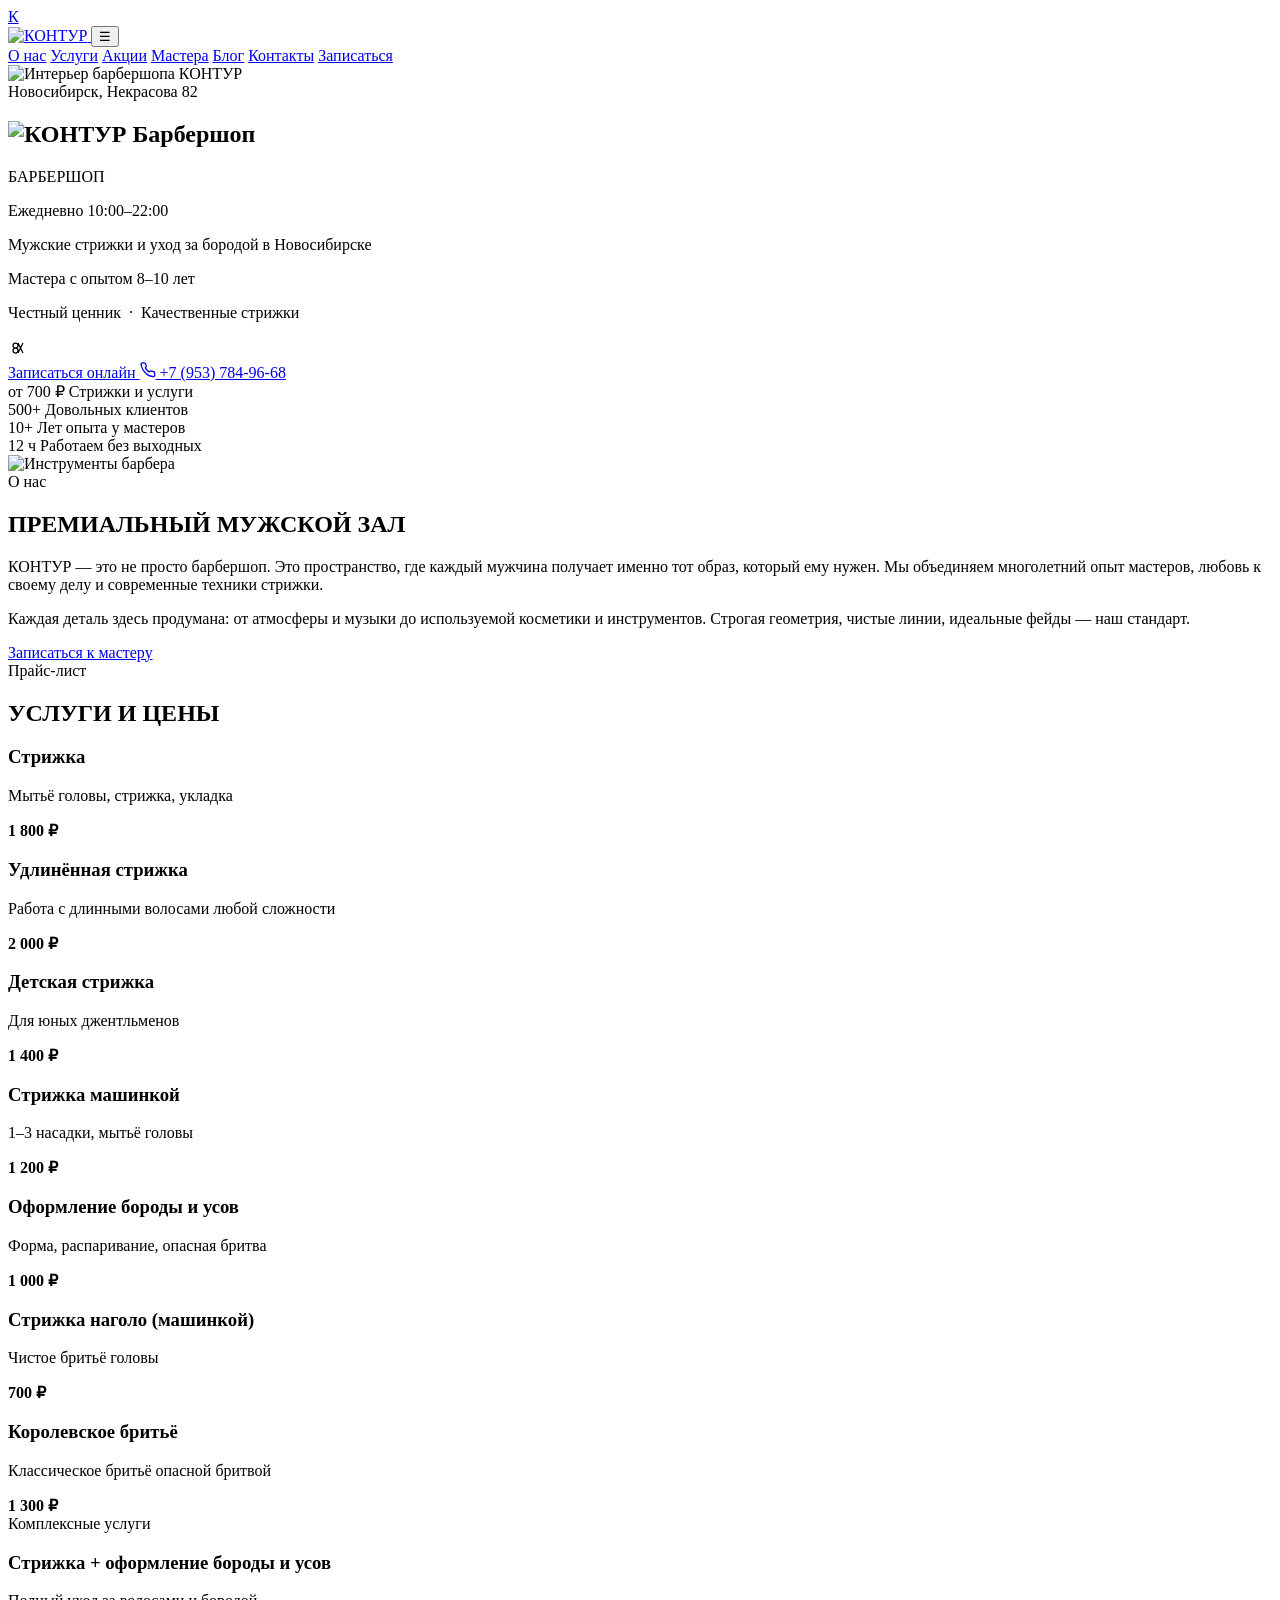
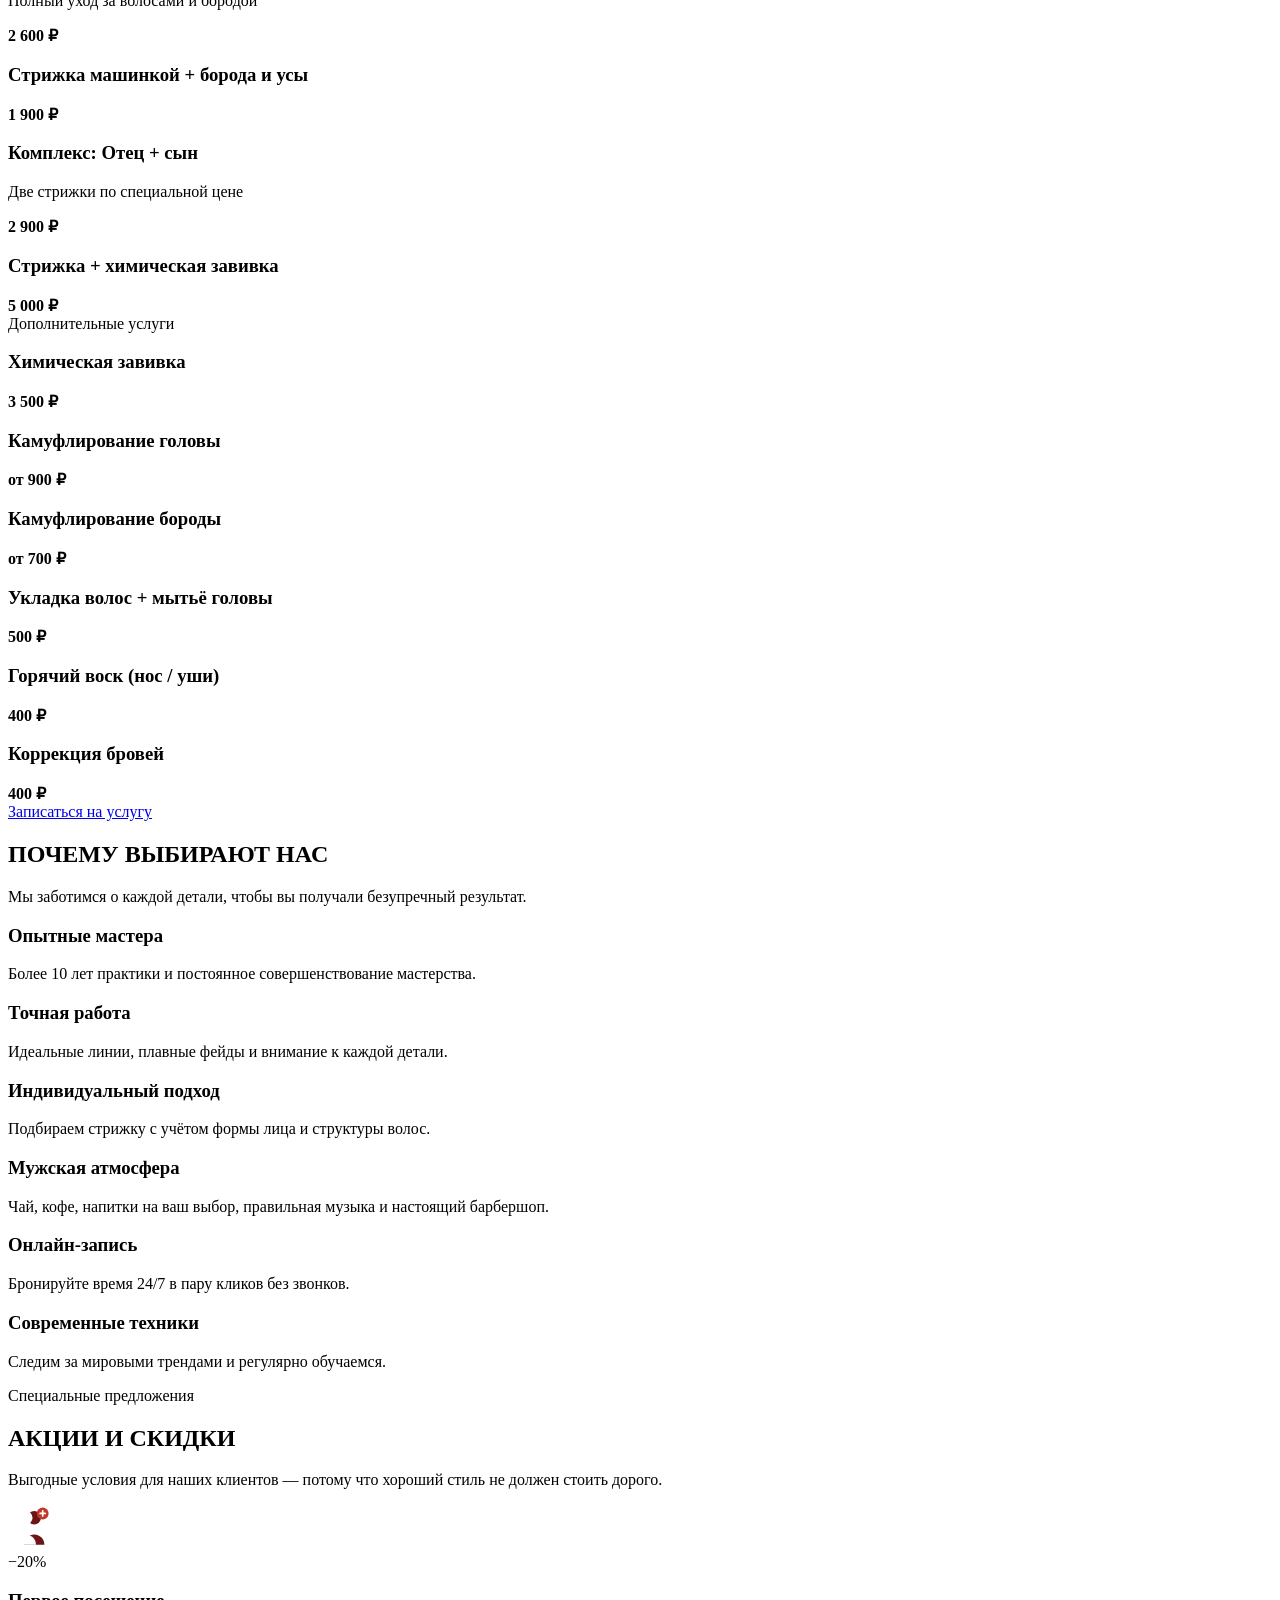
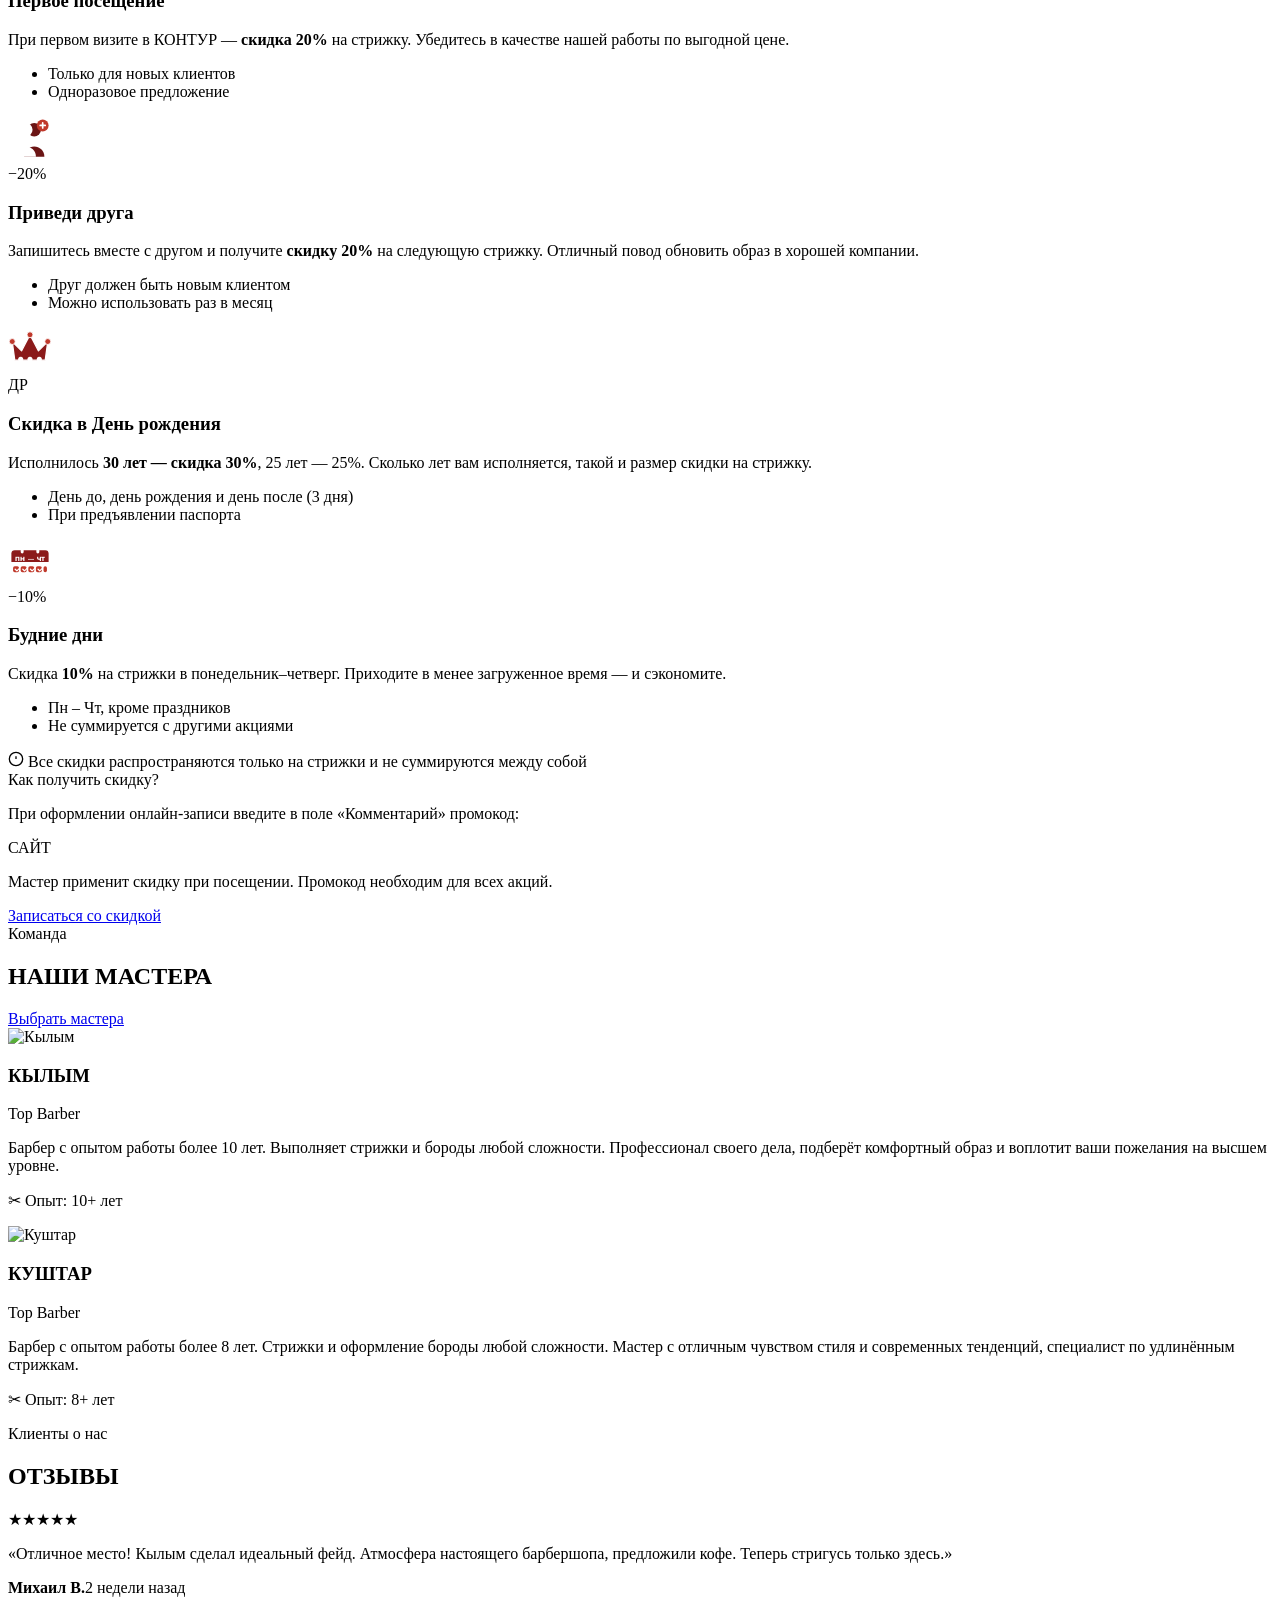
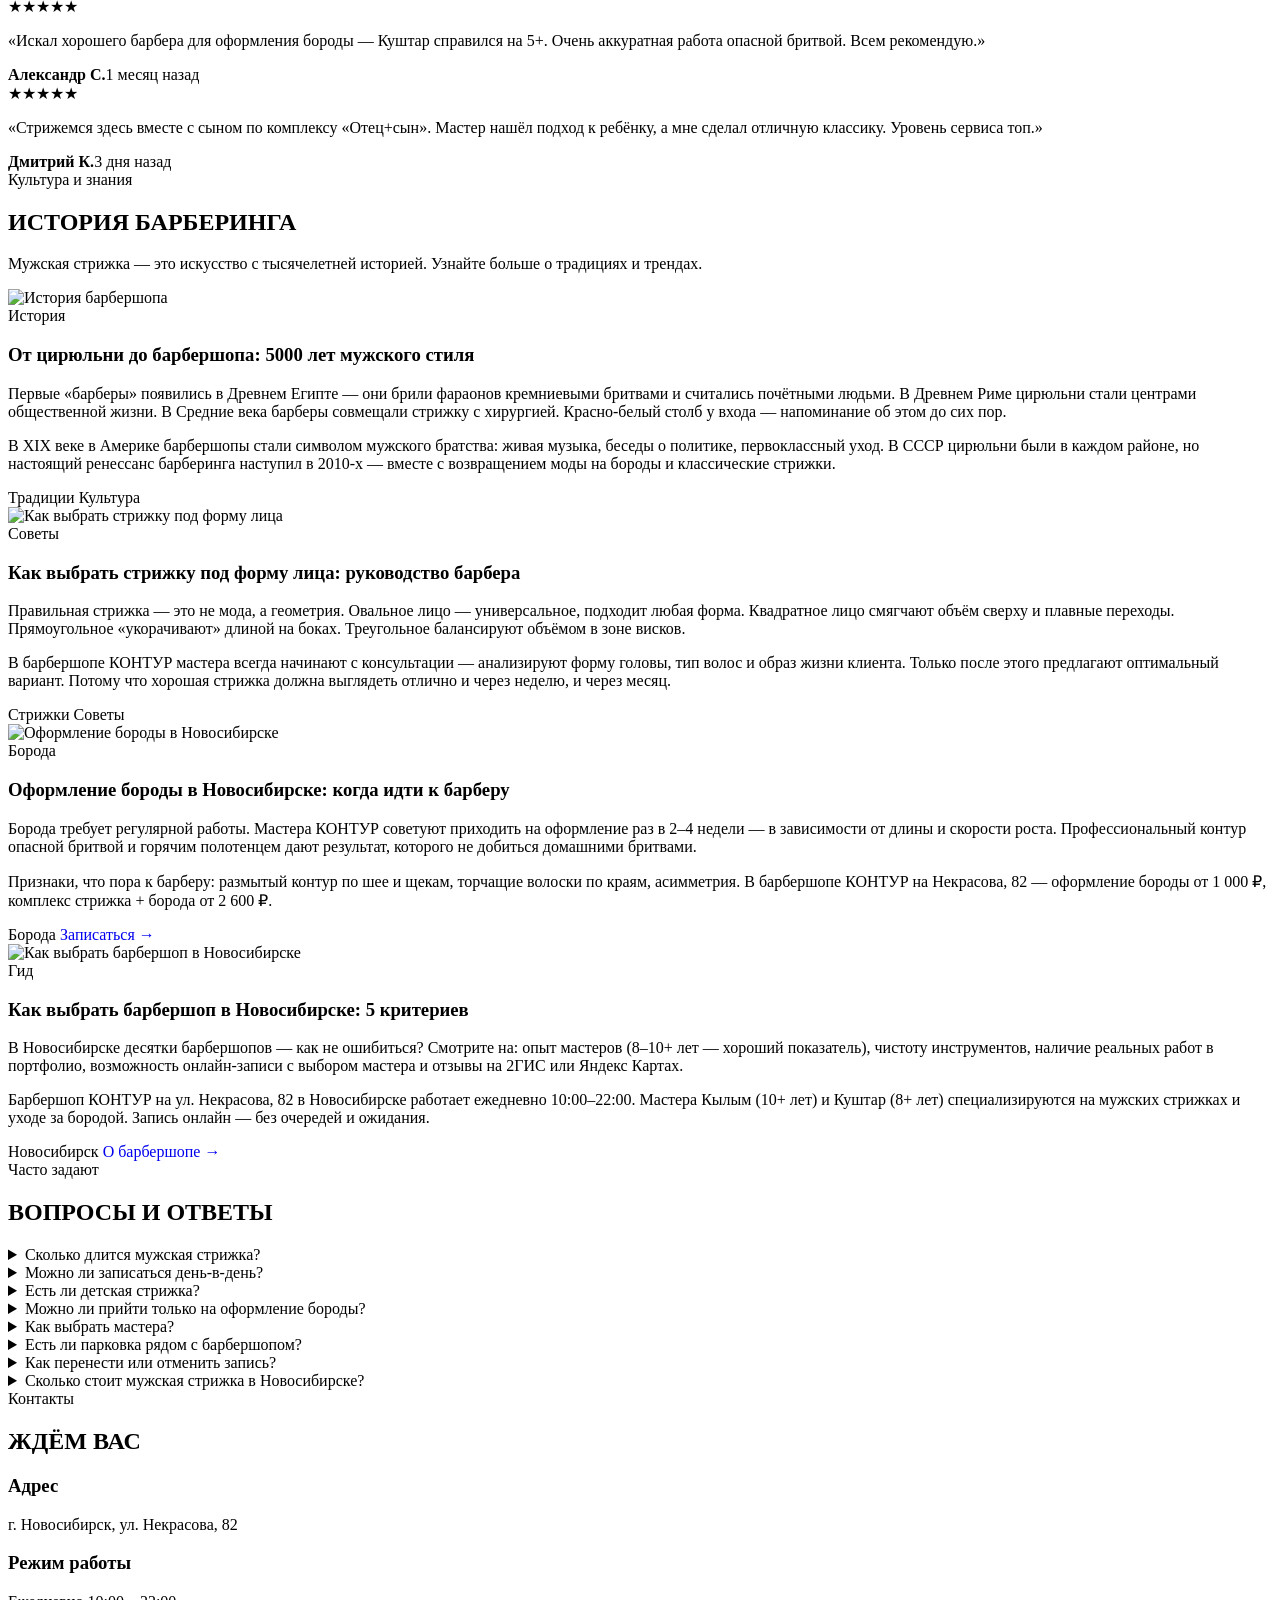
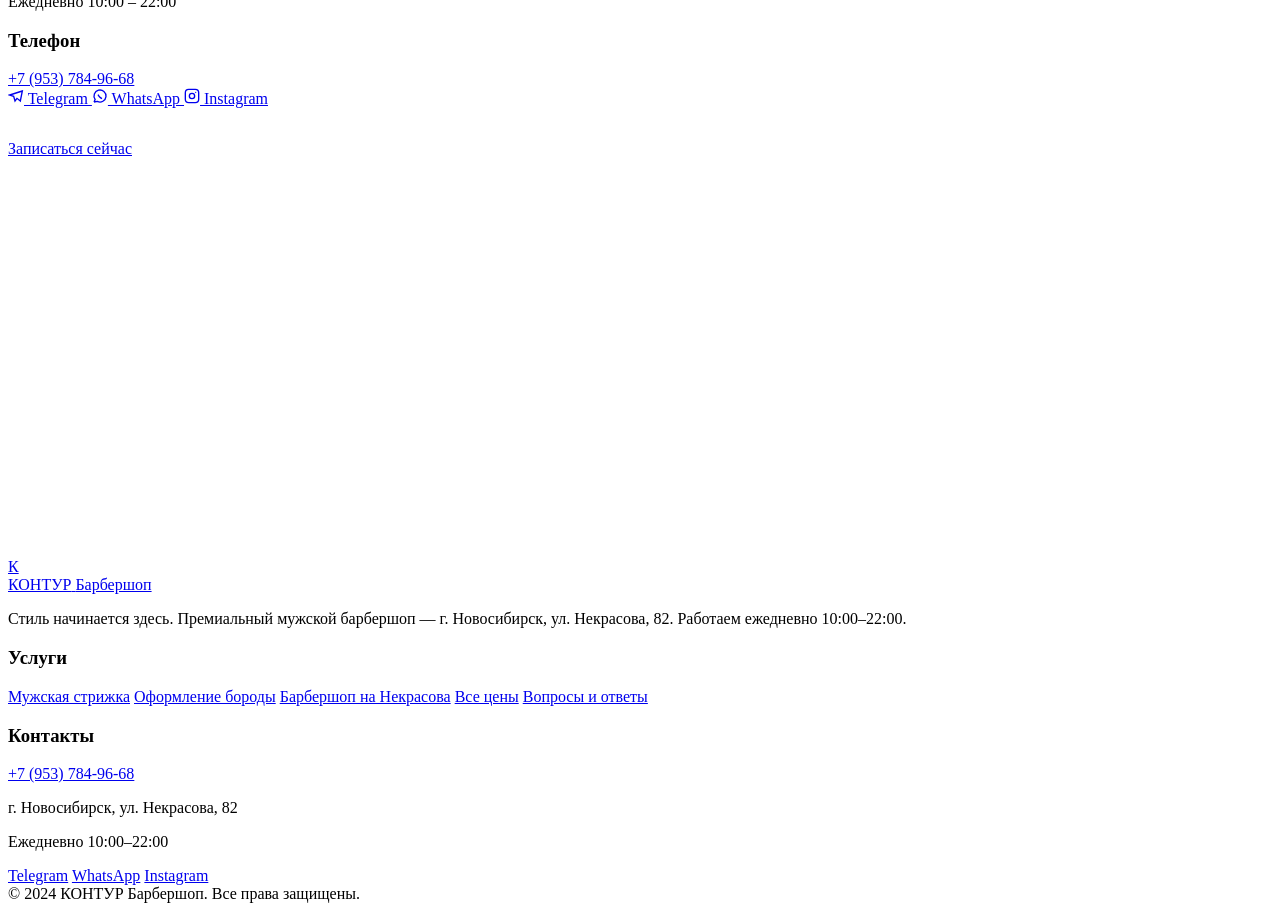
==== commit 002ff37b: "Add files via upload" ====
--- a/docs/index.html
+++ b/docs/index.html
@@ -10,8 +10,8 @@
   <meta name="keywords" content="барбершоп Новосибирск, мужская стрижка Новосибирск, стрижка бороды Новосибирск, барбер Новосибирск, КОНТУР барбершоп, стрижка Некрасова, барбершоп рядом" />
 
   <!-- Preload critical images -->
-  <link rel="preload" as="image" href="images/hero-bg.webp" type="image/webp" />
-  <link rel="preload" as="image" href="kontur-logo.webp" type="image/webp" />
+  <link rel="preload" as="image" href="/images/hero-bg.webp" type="image/webp" />
+  <link rel="preload" as="image" href="/kontur-logo.webp" type="image/webp" />
 
   <!-- Гео-теги для Яндекса -->
   <meta name="geo.region" content="RU-NVS" />
@@ -24,7 +24,7 @@
   <meta property="og:type" content="business.business" />
   <meta property="og:title" content="Барбершоп КОНТУР — Новосибирск, Некрасова 82" />
   <meta property="og:description" content="Мужской барбершоп в Новосибирске. Стрижки, борода, укладка. Запись онлайн 24/7." />
-  <meta property="og:image" content="opengraph.jpg" />
+  <meta property="og:image" content="/opengraph.jpg" />
   <meta property="og:url" content="https://ВАШ_ДОМЕН/" />
   <meta property="og:locale" content="ru_RU" />
 
@@ -81,11 +81,11 @@
   <noscript><div><img src="https://mc.yandex.ru/watch/XXXXXX" style="position:absolute;left:-9999px;" alt="" /></div></noscript>
   <!-- /Яндекс.Метрика -->
 
-  <link rel="icon" type="image/svg+xml" href="favicon.svg" />
+  <link rel="icon" type="image/svg+xml" href="/favicon.svg" />
   <link rel="preconnect" href="https://fonts.googleapis.com">
   <link rel="preconnect" href="https://fonts.gstatic.com" crossorigin>
   <link href="https://fonts.googleapis.com/css2?family=Manrope:wght@300;400;500;600;700;800&family=Montserrat:wght@400;500;700;800;900&display=swap" rel="stylesheet">
-  <link rel="stylesheet" href="styles.css" />
+  <link rel="stylesheet" href="/styles.css" />
 </head>
 <body>
 
@@ -93,7 +93,7 @@
     <div class="container nav-wrap">
       <a href="#top" class="brand">
         <div class="brand-logo"><span class="brand-k">К</span></div>
-        <img src="kontur-logo.webp" alt="КОНТУР" class="brand-logo-img-nav" />
+        <img src="/kontur-logo.webp" alt="КОНТУР" class="brand-logo-img-nav" />
       </a>
       <button class="menu-btn" id="menuBtn" aria-label="Меню">☰</button>
       <nav class="nav" id="nav">
@@ -112,7 +112,7 @@
 
     <!-- HERO -->
     <section class="hero">
-      <img class="hero-bg" src="images/hero-bg.webp" alt="Интерьер барбершопа КОНТУР" loading="eager" fetchpriority="high" decoding="sync" />
+      <img class="hero-bg" src="/images/hero-bg.webp" alt="Интерьер барбершопа КОНТУР" loading="eager" fetchpriority="high" decoding="sync" />
       <div class="hero-overlay"></div>
       <div class="container hero-content">
         <div class="hero-eyebrow">
@@ -120,7 +120,7 @@
           <span class="hero-label">Новосибирск, Некрасова 82</span>
           <span class="hero-line"></span>
         </div>
-        <h1 class="hero-title"><img src="kontur-logo.webp" alt="КОНТУР Барбершоп" class="hero-logo-img" /></h1>
+        <h1 class="hero-title"><img src="/kontur-logo.webp" alt="КОНТУР Барбершоп" class="hero-logo-img" /></h1>
         <p class="hero-barber">БАРБЕРШОП</p>
         <p class="hero-hours">Ежедневно 10:00–22:00</p>
         <p class="hero-tagline">Мужские стрижки и уход за бородой в Новосибирске</p>
@@ -168,7 +168,7 @@
     <section class="section" id="about">
       <div class="container two-col">
         <div class="image-card">
-          <img src="images/about-tools.webp" alt="Инструменты барбера" loading="lazy" decoding="async" />
+          <img src="/images/about-tools.webp" alt="Инструменты барбера" loading="lazy" decoding="async" />
         </div>
         <div>
           <div class="eyebrow">О нас</div>
@@ -447,7 +447,7 @@
         <div class="grid-2-team">
           <article class="team-card">
             <div class="team-card-photo">
-              <img src="images/kylym.webp" alt="Кылым" loading="lazy" decoding="async" />
+              <img src="/images/kylym.webp" alt="Кылым" loading="lazy" decoding="async" />
             </div>
             <div class="team-card-body">
               <h3>КЫЛЫМ</h3>
@@ -458,7 +458,7 @@
           </article>
           <article class="team-card">
             <div class="team-card-photo">
-              <img src="images/kushtar.webp" alt="Куштар" loading="lazy" decoding="async" />
+              <img src="/images/kushtar.webp" alt="Куштар" loading="lazy" decoding="async" />
             </div>
             <div class="team-card-body">
               <h3>КУШТАР</h3>
@@ -511,7 +511,7 @@
 
           <article class="blog-card">
             <div class="blog-card-img blog-card-img--1">
-              <img src="images/blog-history.webp" alt="История барбершопа" loading="lazy" width="640" height="200">
+              <img src="/images/blog-history.webp" alt="История барбершопа" loading="lazy" width="640" height="200">
               <div class="blog-card-category">История</div>
             </div>
             <div class="blog-card-body">
@@ -527,7 +527,7 @@
 
           <article class="blog-card">
             <div class="blog-card-img blog-card-img--2">
-              <img src="images/blog-faceshape.webp" alt="Как выбрать стрижку под форму лица" loading="lazy" width="640" height="200">
+              <img src="/images/blog-faceshape.webp" alt="Как выбрать стрижку под форму лица" loading="lazy" width="640" height="200">
               <div class="blog-card-category">Советы</div>
             </div>
             <div class="blog-card-body">
@@ -543,7 +543,7 @@
 
           <article class="blog-card">
             <div class="blog-card-img blog-card-img--3">
-              <img src="images/blog-beard.webp" alt="Оформление бороды в Новосибирске" loading="lazy" width="640" height="200">
+              <img src="/images/blog-beard.webp" alt="Оформление бороды в Новосибирске" loading="lazy" width="640" height="200">
               <div class="blog-card-category">Борода</div>
             </div>
             <div class="blog-card-body">
@@ -552,14 +552,14 @@
               <p>Признаки, что пора к барберу: размытый контур по шее и щекам, торчащие волоски по краям, асимметрия. В барбершопе КОНТУР на Некрасова, 82 — оформление бороды от 1 000 ₽, комплекс стрижка + борода от 2 600 ₽.</p>
               <div class="blog-card-footer">
                 <span class="blog-tag">Борода</span>
-                <a class="blog-tag" href="oformlenie-borody-novosibirsk.html" style="text-decoration:none;">Записаться →</a>
+                <a class="blog-tag" href="/oformlenie-borody-novosibirsk" style="text-decoration:none;">Записаться →</a>
               </div>
             </div>
           </article>
 
           <article class="blog-card">
             <div class="blog-card-img blog-card-img--4">
-              <img src="images/blog-fade.webp" alt="Как выбрать барбершоп в Новосибирске" loading="lazy" width="640" height="200">
+              <img src="/images/blog-fade.webp" alt="Как выбрать барбершоп в Новосибирске" loading="lazy" width="640" height="200">
               <div class="blog-card-category">Гид</div>
             </div>
             <div class="blog-card-body">
@@ -568,7 +568,7 @@
               <p>Барбершоп КОНТУР на ул. Некрасова, 82 в Новосибирске работает ежедневно 10:00–22:00. Мастера Кылым (10+ лет) и Куштар (8+ лет) специализируются на мужских стрижках и уходе за бородой. Запись онлайн — без очередей и ожидания.</p>
               <div class="blog-card-footer">
                 <span class="blog-tag">Новосибирск</span>
-                <a class="blog-tag" href="barbershop-nekrasova.html" style="text-decoration:none;">О барбершопе →</a>
+                <a class="blog-tag" href="/barbershop-nekrasova" style="text-decoration:none;">О барбершопе →</a>
               </div>
             </div>
           </article>
@@ -695,9 +695,9 @@
       </div>
       <div>
         <h3>Услуги</h3>
-        <a href="muzhskaya-strizhka-novosibirsk.html">Мужская стрижка</a>
-        <a href="oformlenie-borody-novosibirsk.html">Оформление бороды</a>
-        <a href="barbershop-nekrasova.html">Барбершоп на Некрасова</a>
+        <a href="/muzhskaya-strizhka-novosibirsk">Мужская стрижка</a>
+        <a href="/oformlenie-borody-novosibirsk">Оформление бороды</a>
+        <a href="/barbershop-nekrasova">Барбершоп на Некрасова</a>
         <a href="#services">Все цены</a>
         <a href="#faq">Вопросы и ответы</a>
       </div>
@@ -716,6 +716,6 @@
     </div>
   </footer>
 
-  <script src="script.js"></script>
+  <script src="/script.js"></script>
 </body>
 </html>
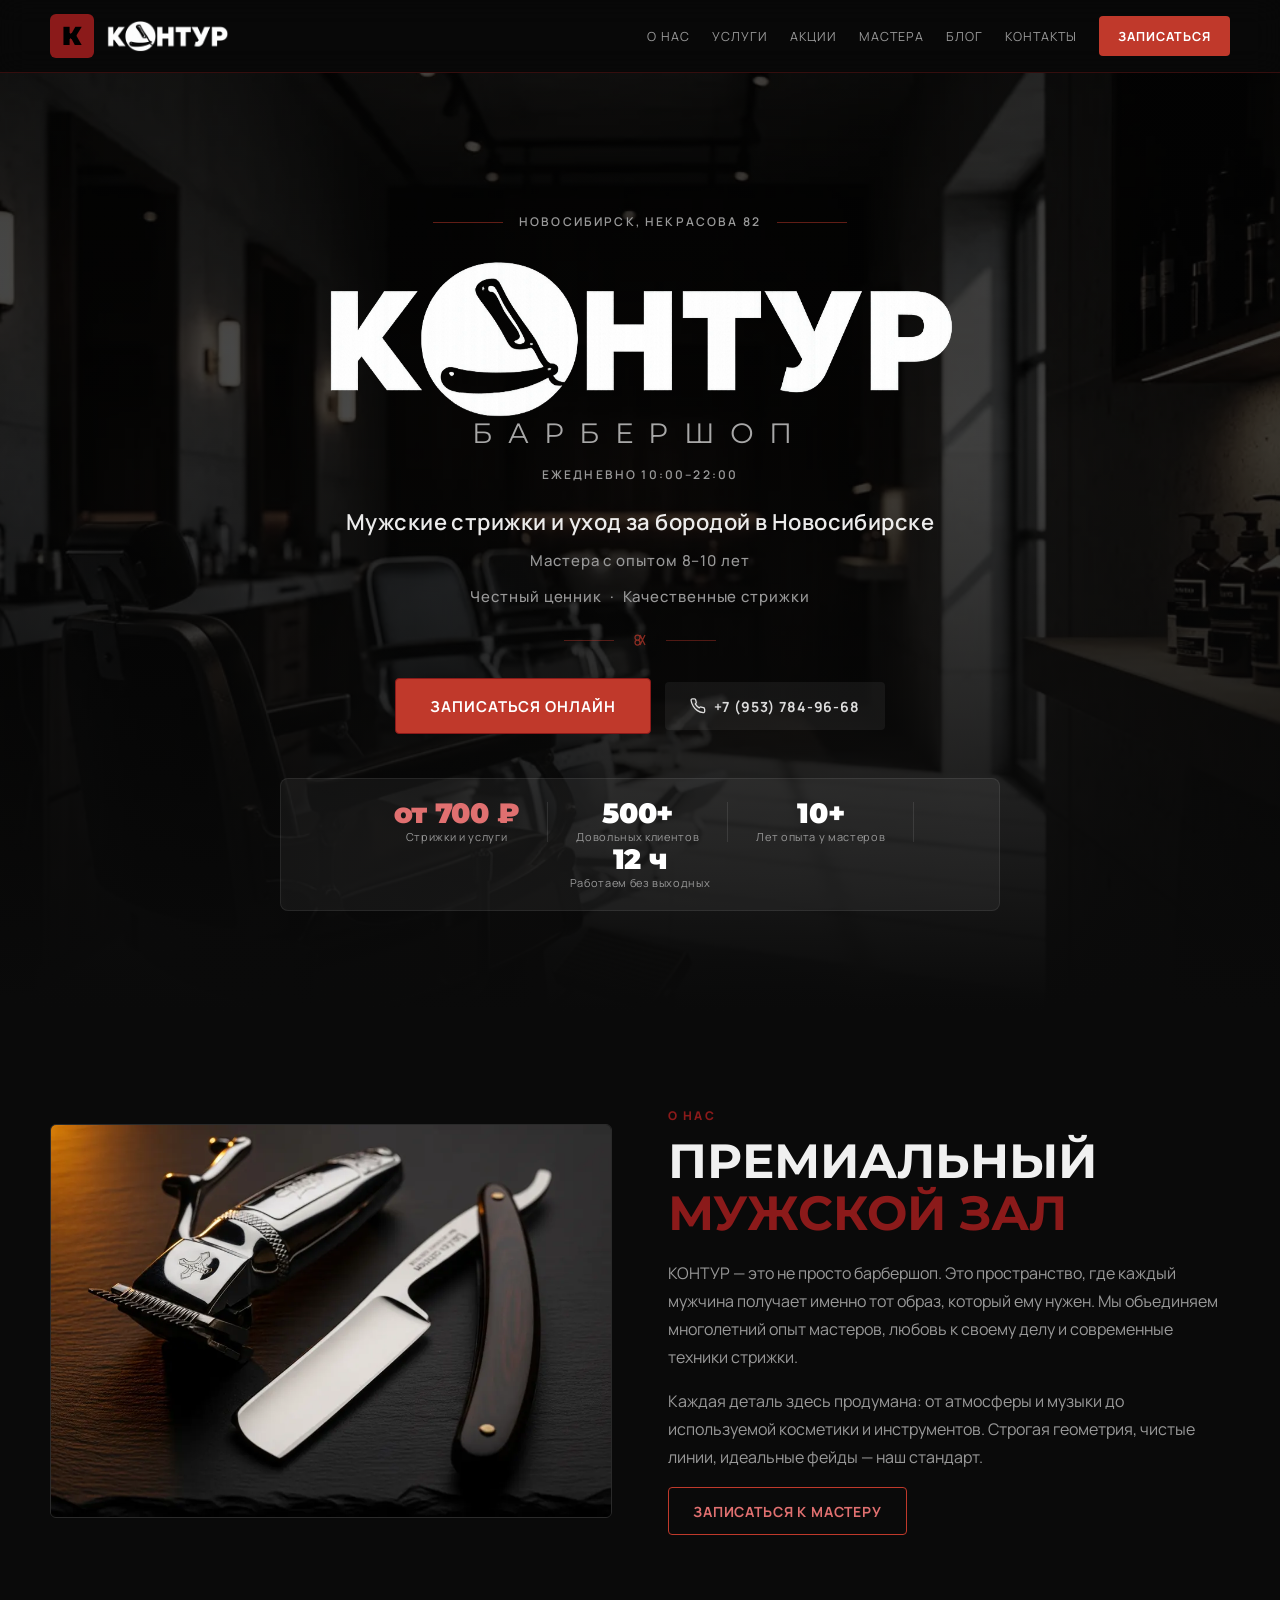
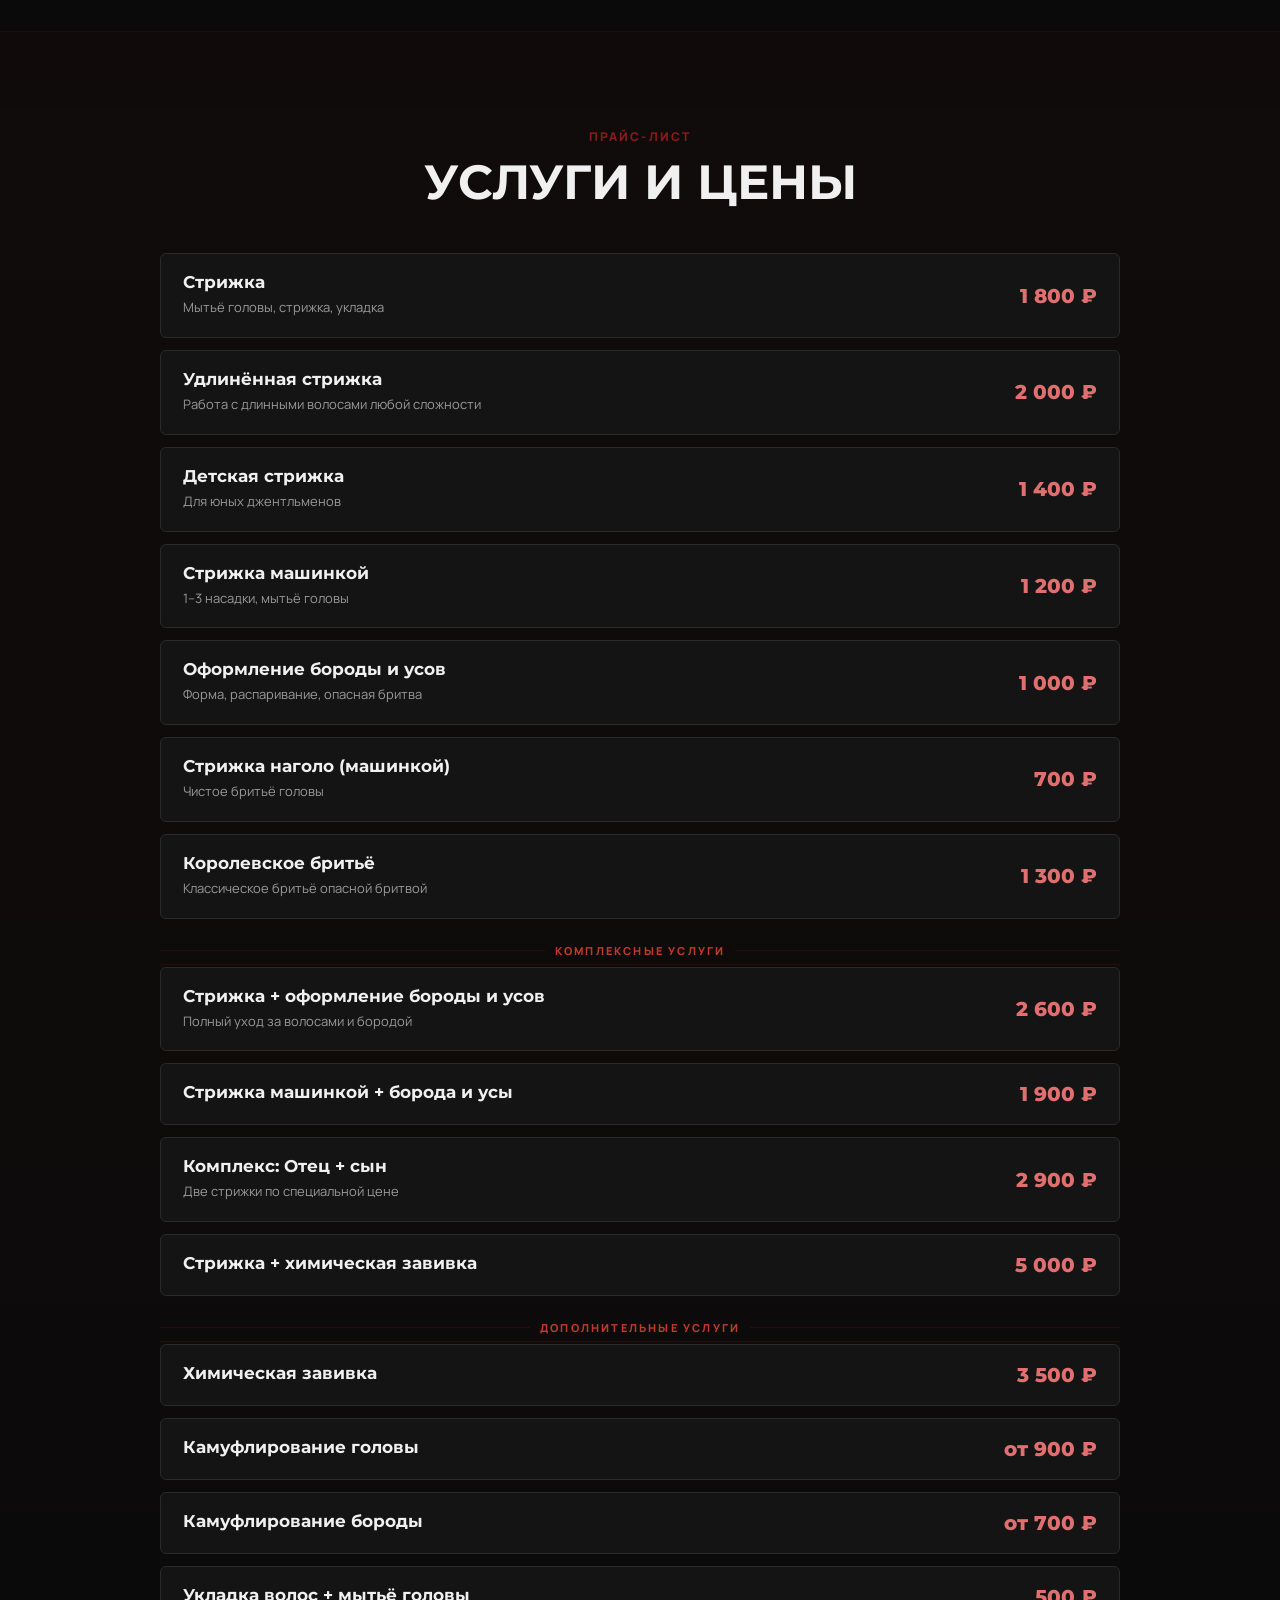
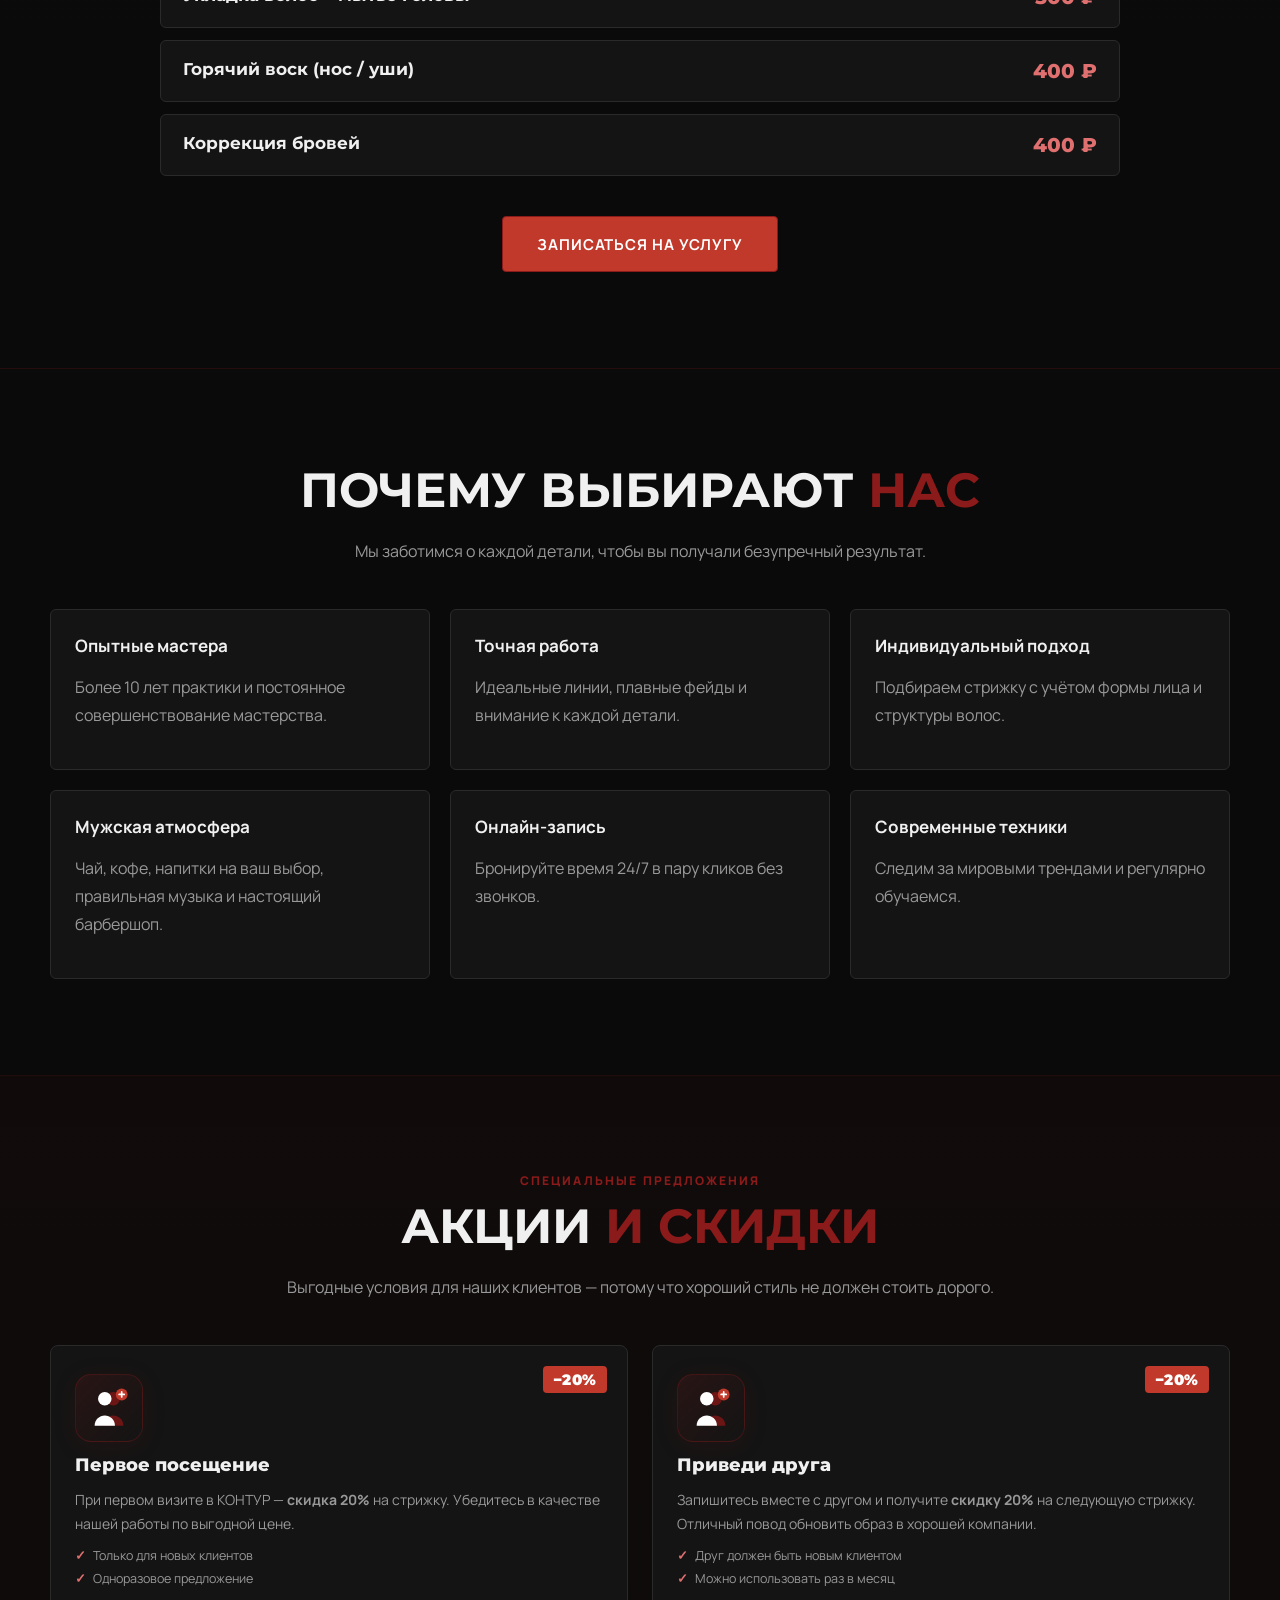
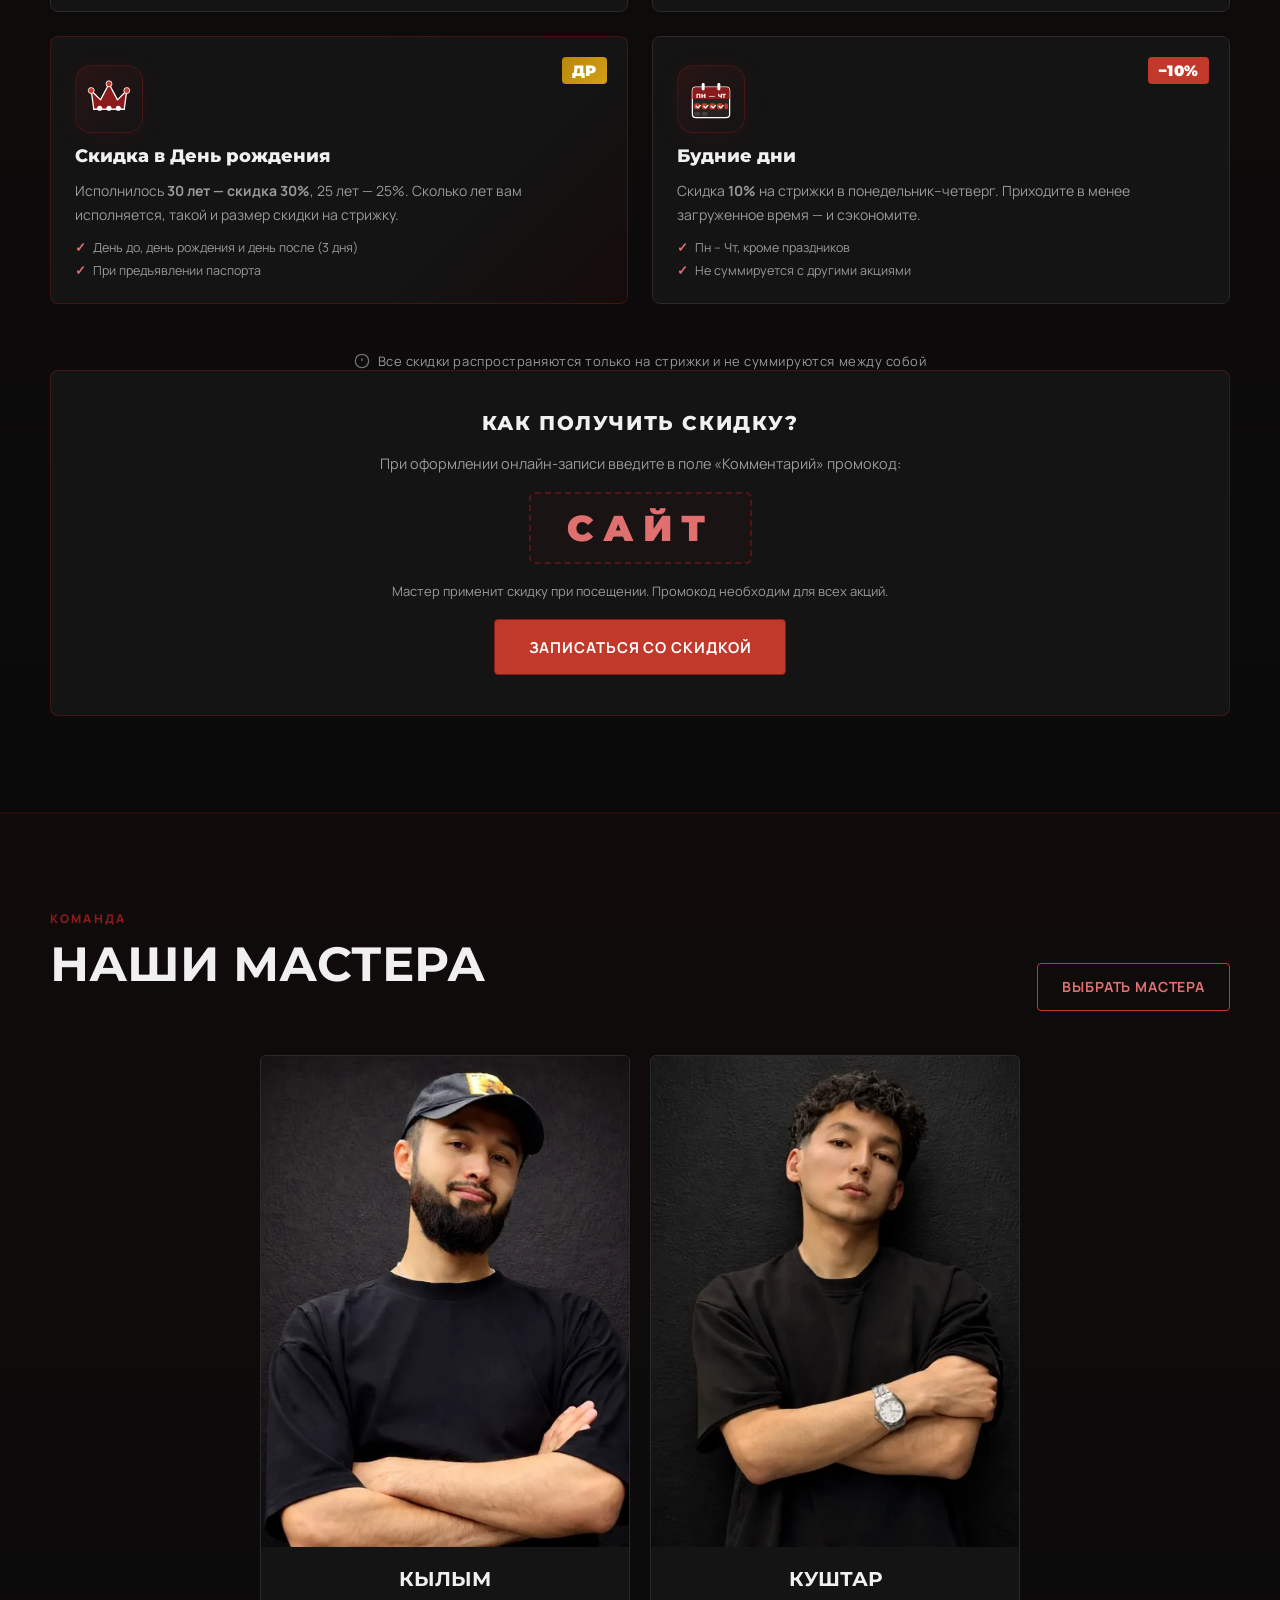
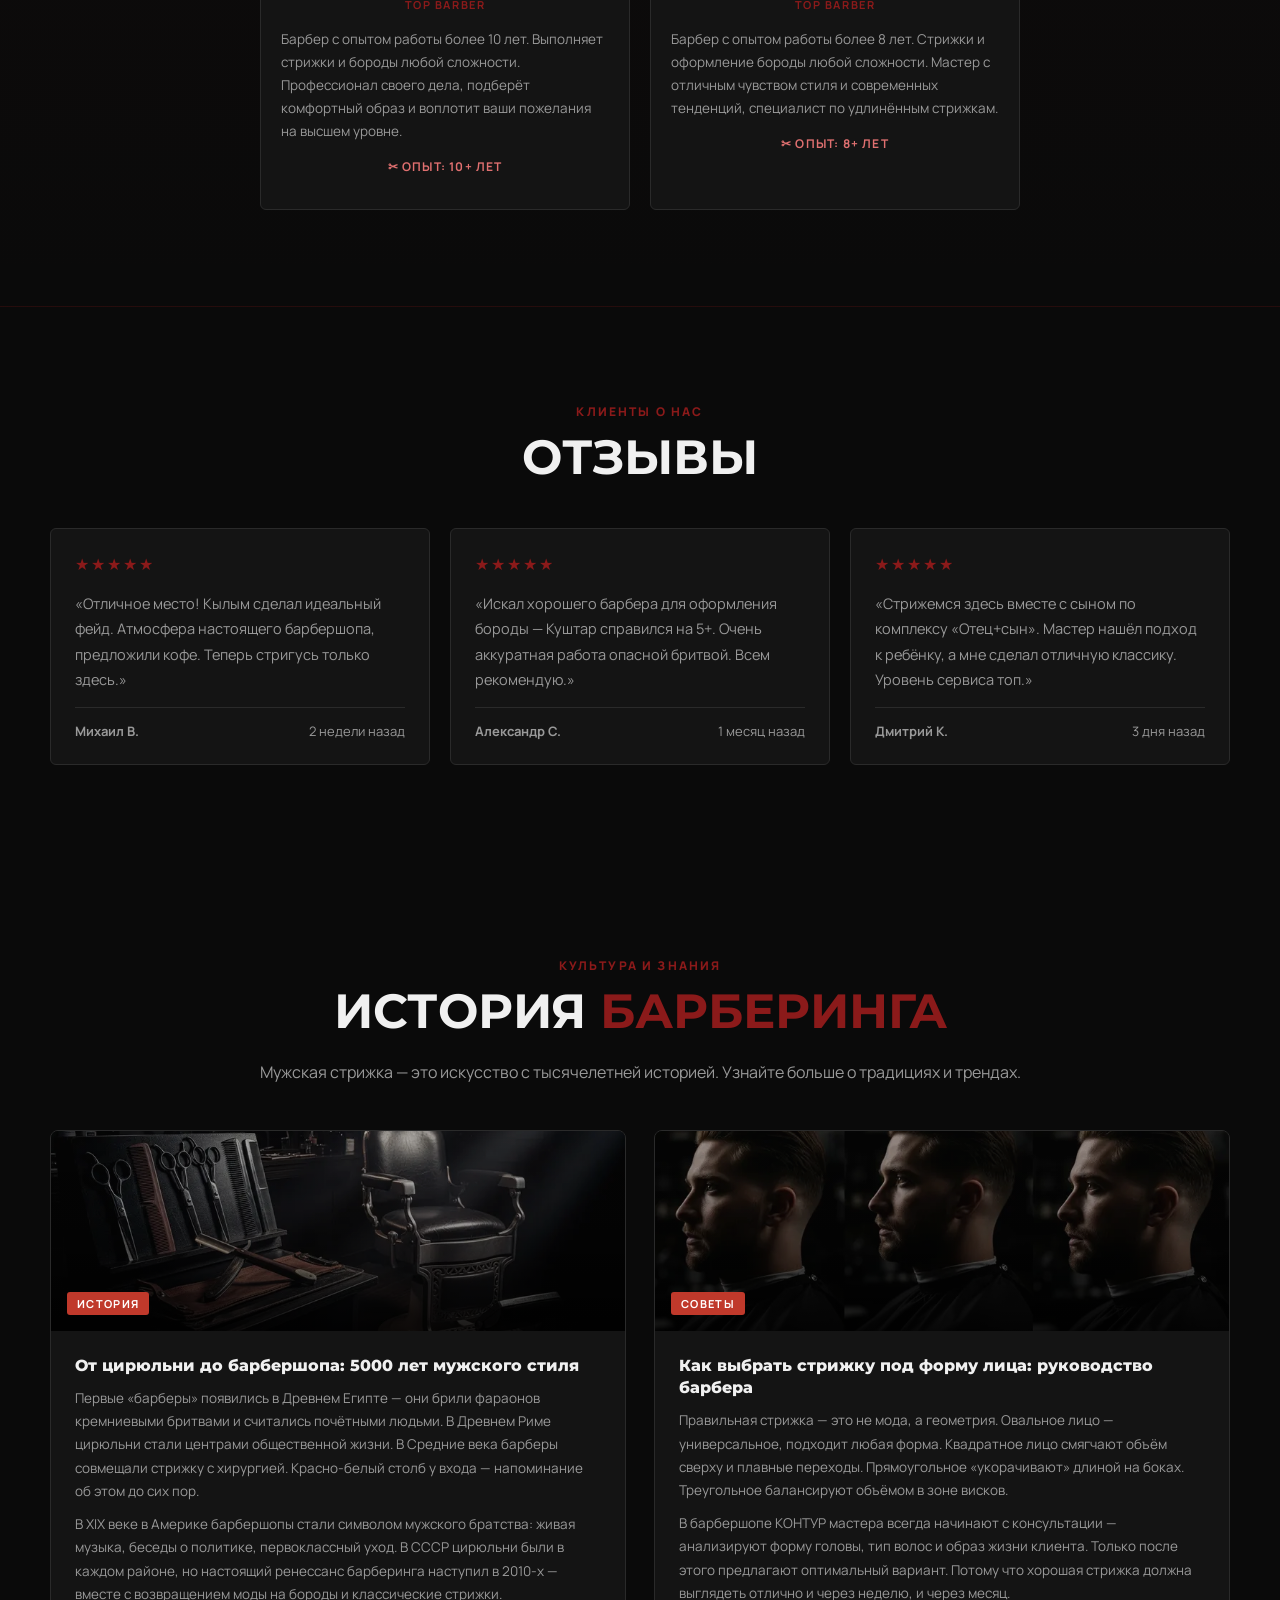
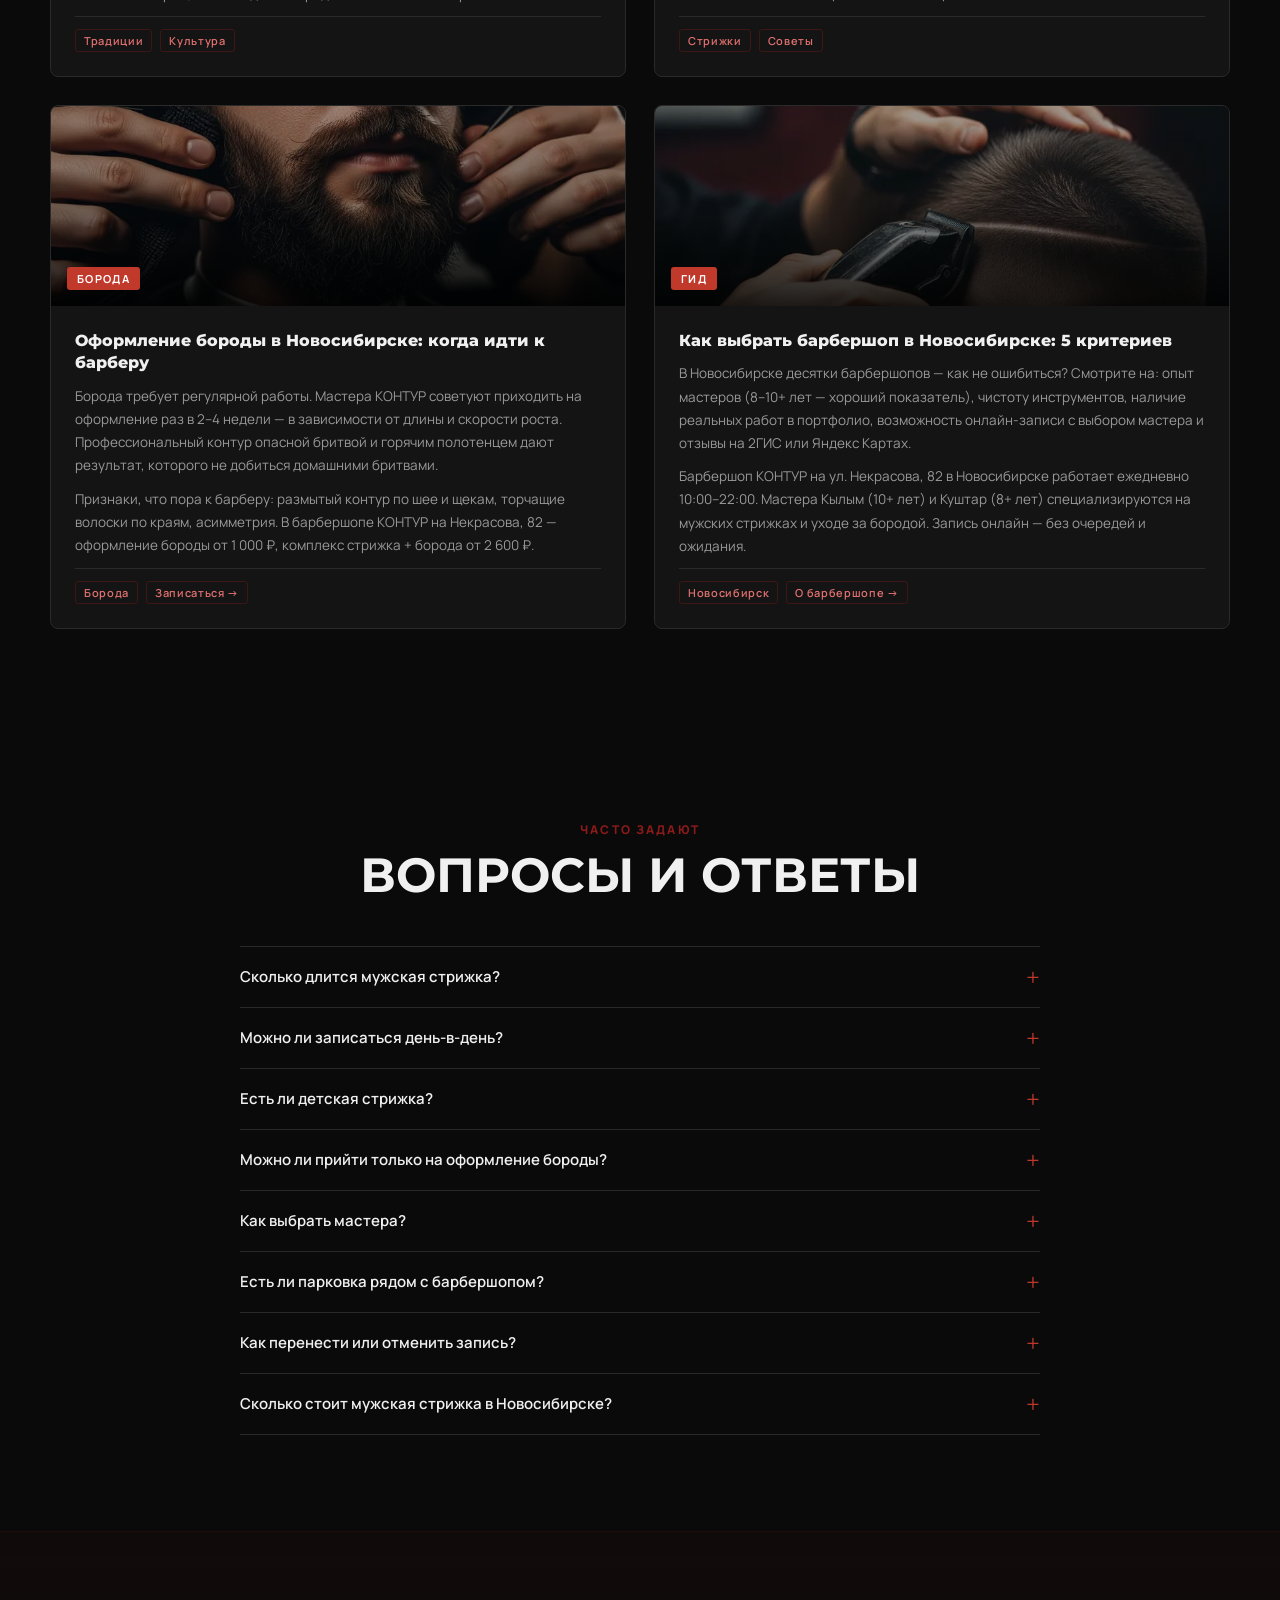
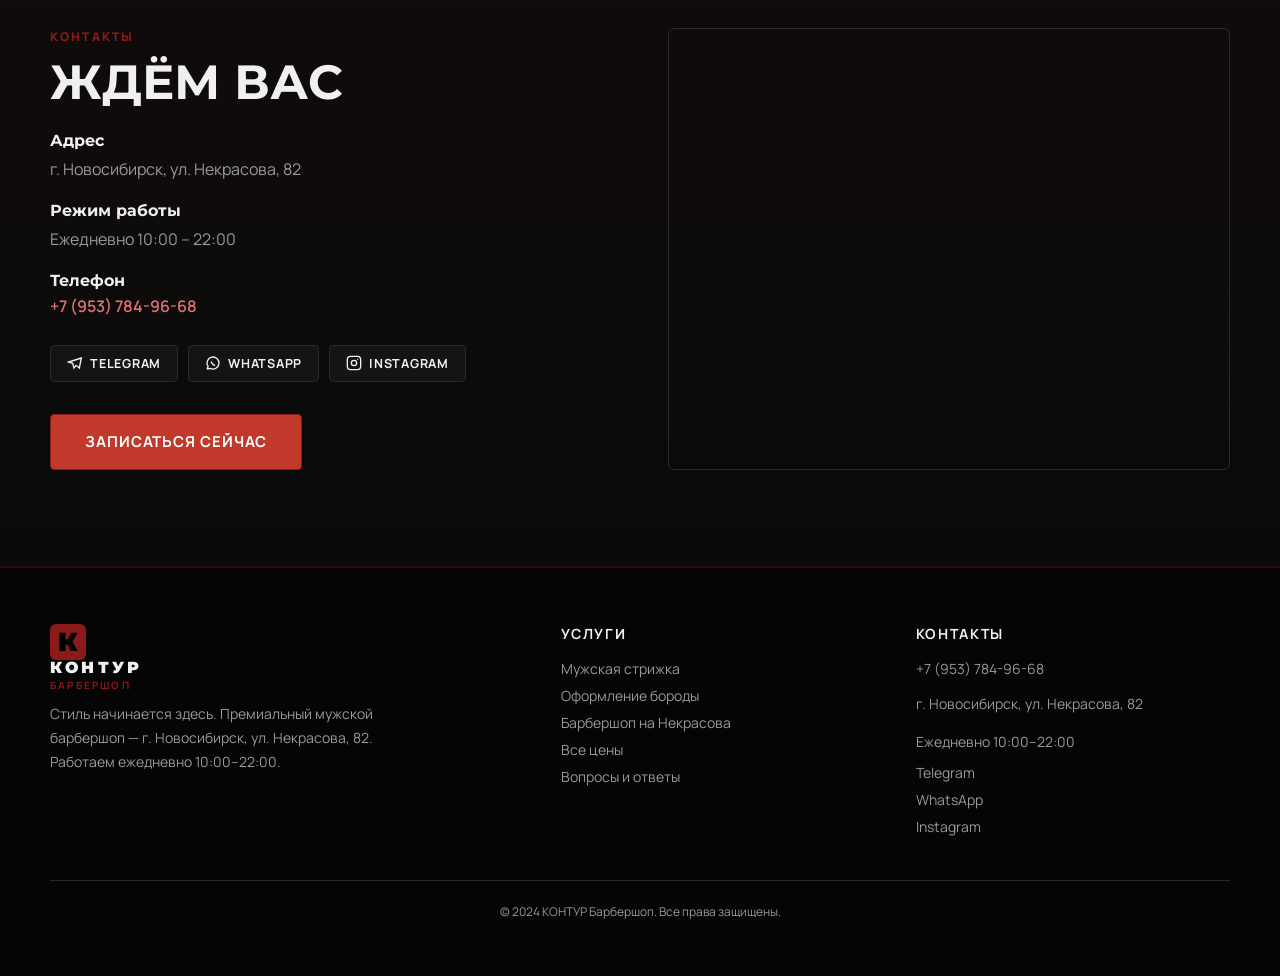
==== commit 0da2513c: "Add files via upload" ====
--- a/docs/index.html
+++ b/docs/index.html
@@ -10,8 +10,8 @@
   <meta name="keywords" content="барбершоп Новосибирск, мужская стрижка Новосибирск, стрижка бороды Новосибирск, барбер Новосибирск, КОНТУР барбершоп, стрижка Некрасова, барбершоп рядом" />
 
   <!-- Preload critical images -->
-  <link rel="preload" as="image" href="/images/hero-bg.webp" type="image/webp" />
-  <link rel="preload" as="image" href="/kontur-logo.webp" type="image/webp" />
+  <link rel="preload" as="image" href="./images/hero-bg.webp" type="image/webp" />
+  <link rel="preload" as="image" href="./kontur-logo.webp" type="image/webp" />
 
   <!-- Гео-теги для Яндекса -->
   <meta name="geo.region" content="RU-NVS" />
@@ -24,7 +24,7 @@
   <meta property="og:type" content="business.business" />
   <meta property="og:title" content="Барбершоп КОНТУР — Новосибирск, Некрасова 82" />
   <meta property="og:description" content="Мужской барбершоп в Новосибирске. Стрижки, борода, укладка. Запись онлайн 24/7." />
-  <meta property="og:image" content="/opengraph.jpg" />
+  <meta property="og:image" content="./opengraph.jpg" />
   <meta property="og:url" content="https://ВАШ_ДОМЕН/" />
   <meta property="og:locale" content="ru_RU" />
 
@@ -81,11 +81,11 @@
   <noscript><div><img src="https://mc.yandex.ru/watch/XXXXXX" style="position:absolute;left:-9999px;" alt="" /></div></noscript>
   <!-- /Яндекс.Метрика -->
 
-  <link rel="icon" type="image/svg+xml" href="/favicon.svg" />
+  <link rel="icon" type="image/svg+xml" href="./favicon.svg" />
   <link rel="preconnect" href="https://fonts.googleapis.com">
   <link rel="preconnect" href="https://fonts.gstatic.com" crossorigin>
   <link href="https://fonts.googleapis.com/css2?family=Manrope:wght@300;400;500;600;700;800&family=Montserrat:wght@400;500;700;800;900&display=swap" rel="stylesheet">
-  <link rel="stylesheet" href="/styles.css" />
+  <link rel="stylesheet" href="./styles.css" />
 </head>
 <body>
 
@@ -93,7 +93,7 @@
     <div class="container nav-wrap">
       <a href="#top" class="brand">
         <div class="brand-logo"><span class="brand-k">К</span></div>
-        <img src="/kontur-logo.webp" alt="КОНТУР" class="brand-logo-img-nav" />
+        <img src="./kontur-logo.webp" alt="КОНТУР" class="brand-logo-img-nav" />
       </a>
       <button class="menu-btn" id="menuBtn" aria-label="Меню">☰</button>
       <nav class="nav" id="nav">
@@ -112,7 +112,7 @@
 
     <!-- HERO -->
     <section class="hero">
-      <img class="hero-bg" src="/images/hero-bg.webp" alt="Интерьер барбершопа КОНТУР" loading="eager" fetchpriority="high" decoding="sync" />
+      <img class="hero-bg" src="./images/hero-bg.webp" alt="Интерьер барбершопа КОНТУР" loading="eager" fetchpriority="high" decoding="sync" />
       <div class="hero-overlay"></div>
       <div class="container hero-content">
         <div class="hero-eyebrow">
@@ -120,7 +120,7 @@
           <span class="hero-label">Новосибирск, Некрасова 82</span>
           <span class="hero-line"></span>
         </div>
-        <h1 class="hero-title"><img src="/kontur-logo.webp" alt="КОНТУР Барбершоп" class="hero-logo-img" /></h1>
+        <h1 class="hero-title"><img src="./kontur-logo.webp" alt="КОНТУР Барбершоп" class="hero-logo-img" /></h1>
         <p class="hero-barber">БАРБЕРШОП</p>
         <p class="hero-hours">Ежедневно 10:00–22:00</p>
         <p class="hero-tagline">Мужские стрижки и уход за бородой в Новосибирске</p>
@@ -168,7 +168,7 @@
     <section class="section" id="about">
       <div class="container two-col">
         <div class="image-card">
-          <img src="/images/about-tools.webp" alt="Инструменты барбера" loading="lazy" decoding="async" />
+          <img src="./images/about-tools.webp" alt="Инструменты барбера" loading="lazy" decoding="async" />
         </div>
         <div>
           <div class="eyebrow">О нас</div>
@@ -447,7 +447,7 @@
         <div class="grid-2-team">
           <article class="team-card">
             <div class="team-card-photo">
-              <img src="/images/kylym.webp" alt="Кылым" loading="lazy" decoding="async" />
+              <img src="./images/kylym.webp" alt="Кылым" loading="lazy" decoding="async" />
             </div>
             <div class="team-card-body">
               <h3>КЫЛЫМ</h3>
@@ -458,7 +458,7 @@
           </article>
           <article class="team-card">
             <div class="team-card-photo">
-              <img src="/images/kushtar.webp" alt="Куштар" loading="lazy" decoding="async" />
+              <img src="./images/kushtar.webp" alt="Куштар" loading="lazy" decoding="async" />
             </div>
             <div class="team-card-body">
               <h3>КУШТАР</h3>
@@ -511,7 +511,7 @@
 
           <article class="blog-card">
             <div class="blog-card-img blog-card-img--1">
-              <img src="/images/blog-history.webp" alt="История барбершопа" loading="lazy" width="640" height="200">
+              <img src="./images/blog-history.webp" alt="История барбершопа" loading="lazy" width="640" height="200">
               <div class="blog-card-category">История</div>
             </div>
             <div class="blog-card-body">
@@ -527,7 +527,7 @@
 
           <article class="blog-card">
             <div class="blog-card-img blog-card-img--2">
-              <img src="/images/blog-faceshape.webp" alt="Как выбрать стрижку под форму лица" loading="lazy" width="640" height="200">
+              <img src="./images/blog-faceshape.webp" alt="Как выбрать стрижку под форму лица" loading="lazy" width="640" height="200">
               <div class="blog-card-category">Советы</div>
             </div>
             <div class="blog-card-body">
@@ -543,7 +543,7 @@
 
           <article class="blog-card">
             <div class="blog-card-img blog-card-img--3">
-              <img src="/images/blog-beard.webp" alt="Оформление бороды в Новосибирске" loading="lazy" width="640" height="200">
+              <img src="./images/blog-beard.webp" alt="Оформление бороды в Новосибирске" loading="lazy" width="640" height="200">
               <div class="blog-card-category">Борода</div>
             </div>
             <div class="blog-card-body">
@@ -552,14 +552,14 @@
               <p>Признаки, что пора к барберу: размытый контур по шее и щекам, торчащие волоски по краям, асимметрия. В барбершопе КОНТУР на Некрасова, 82 — оформление бороды от 1 000 ₽, комплекс стрижка + борода от 2 600 ₽.</p>
               <div class="blog-card-footer">
                 <span class="blog-tag">Борода</span>
-                <a class="blog-tag" href="/oformlenie-borody-novosibirsk" style="text-decoration:none;">Записаться →</a>
+                <a class="blog-tag" href="./oformlenie-borody-novosibirsk.html" style="text-decoration:none;">Записаться →</a>
               </div>
             </div>
           </article>
 
           <article class="blog-card">
             <div class="blog-card-img blog-card-img--4">
-              <img src="/images/blog-fade.webp" alt="Как выбрать барбершоп в Новосибирске" loading="lazy" width="640" height="200">
+              <img src="./images/blog-fade.webp" alt="Как выбрать барбершоп в Новосибирске" loading="lazy" width="640" height="200">
               <div class="blog-card-category">Гид</div>
             </div>
             <div class="blog-card-body">
@@ -568,7 +568,7 @@
               <p>Барбершоп КОНТУР на ул. Некрасова, 82 в Новосибирске работает ежедневно 10:00–22:00. Мастера Кылым (10+ лет) и Куштар (8+ лет) специализируются на мужских стрижках и уходе за бородой. Запись онлайн — без очередей и ожидания.</p>
               <div class="blog-card-footer">
                 <span class="blog-tag">Новосибирск</span>
-                <a class="blog-tag" href="/barbershop-nekrasova" style="text-decoration:none;">О барбершопе →</a>
+                <a class="blog-tag" href="./barbershop-nekrasova.html" style="text-decoration:none;">О барбершопе →</a>
               </div>
             </div>
           </article>
@@ -695,9 +695,9 @@
       </div>
       <div>
         <h3>Услуги</h3>
-        <a href="/muzhskaya-strizhka-novosibirsk">Мужская стрижка</a>
-        <a href="/oformlenie-borody-novosibirsk">Оформление бороды</a>
-        <a href="/barbershop-nekrasova">Барбершоп на Некрасова</a>
+        <a href="./muzhskaya-strizhka-novosibirsk.html">Мужская стрижка</a>
+        <a href="./oformlenie-borody-novosibirsk.html">Оформление бороды</a>
+        <a href="./barbershop-nekrasova.html">Барбершоп на Некрасова</a>
         <a href="#services">Все цены</a>
         <a href="#faq">Вопросы и ответы</a>
       </div>
@@ -716,6 +716,6 @@
     </div>
   </footer>
 
-  <script src="/script.js"></script>
+  <script src="./script.js"></script>
 </body>
 </html>
--- a/docs/styles.css
+++ b/docs/styles.css
@@ -0,0 +1,391 @@
+:root {
+  --bg: #0a0a0a;
+  --bg-2: #111111;
+  --card: #141414;
+  --line: #2a2a2a;
+  --text: #f0f0f0;
+  --muted: #999999;
+  --red: #c0392b;
+  --red-2: #8b1a1a;
+  --red-light: #e07070;
+}
+* { box-sizing: border-box; }
+html { scroll-behavior: smooth; }
+body {
+  margin: 0;
+  font-family: 'Manrope', sans-serif;
+  background: var(--bg);
+  color: var(--text);
+}
+a { color: inherit; text-decoration: none; }
+img { max-width: 100%; display: block; }
+.container { width: min(1180px, calc(100% - 32px)); margin: 0 auto; }
+.narrow { width: min(960px, calc(100% - 32px)); }
+
+/* HEADER */
+.header {
+  position: sticky; top: 0; z-index: 50;
+  backdrop-filter: blur(14px);
+  background: rgba(8,8,8,.90);
+  border-bottom: 1px solid rgba(139,26,26,.35);
+}
+.nav-wrap { display: flex; align-items: center; justify-content: space-between; min-height: 72px; gap: 24px; }
+.brand { display: inline-flex; align-items: center; gap: 12px; }
+.brand-logo { width: 44px; height: 44px; border-radius: 6px; background: var(--red-2); display: flex; align-items: center; justify-content: center; flex-shrink: 0; }
+.brand-k { font-family: 'Montserrat', sans-serif; font-weight: 900; font-size: 26px; color: #000; line-height: 1; letter-spacing: 0; }
+.brand-name { display: flex; flex-direction: column; }
+.brand-title { font-family: 'Montserrat', sans-serif; font-weight: 900; font-size: 17px; letter-spacing: .2em; color: var(--text); line-height: 1; }
+.brand-logo-img { height: 18px; width: auto; mix-blend-mode: screen; display: block; }
+.brand-logo-img-nav { height: 32px; width: auto; mix-blend-mode: screen; display: block; }
+.brand-sub { font-size: 10px; letter-spacing: .22em; color: var(--red-2); font-weight: 700; text-transform: uppercase; margin-top: 2px; }
+nav.nav { display: flex; align-items: center; gap: 22px; }
+.nav a { color: var(--muted); font-size: 12.5px; text-transform: uppercase; letter-spacing: .08em; transition: color .2s; }
+.nav a:hover { color: var(--red-light); }
+.nav a.btn-nav { color: #ffffff; }
+.nav a.btn-nav:hover { color: #ffffff; }
+.menu-btn { display: none; background: none; border: 1px solid var(--line); color: var(--text); font-size: 24px; border-radius: 6px; width: 44px; height: 44px; cursor: pointer; }
+
+/* HERO */
+.hero { position: relative; min-height: 100svh; display: flex; align-items: center; overflow: hidden; }
+.hero-bg { position: absolute; inset: 0; width: 100%; height: 100%; object-fit: cover; filter: brightness(.38) saturate(.5); }
+.hero-overlay { position: absolute; inset: 0; background: linear-gradient(to bottom, rgba(8,8,8,.3) 0%, rgba(8,8,8,.25) 40%, var(--bg) 100%); }
+.hero-content { position: relative; z-index: 1; text-align: center; padding: 140px 0 100px; }
+
+.hero-eyebrow { display: flex; align-items: center; gap: 16px; justify-content: center; margin-bottom: 24px; }
+.hero-line { flex: 1; max-width: 70px; height: 1px; background: rgba(192,57,43,.5); }
+.hero-label { font-size: 12px; letter-spacing: .18em; text-transform: uppercase; color: var(--muted); font-weight: 600; white-space: normal; text-align: center; line-height: 1.5; }
+
+.hero-logo-img {
+  width: clamp(280px, 72vw, 640px);
+  height: auto;
+  mix-blend-mode: screen;
+  display: block;
+  margin: 0 auto;
+}
+.hero-hours { font-size: 12px; letter-spacing: .18em; text-transform: uppercase; color: var(--muted); font-weight: 600; margin: 6px 0 0 0; }
+.hero h1.hero-title {
+  margin: 0 0 -20px 0;
+  font-family: 'Montserrat', sans-serif;
+  font-weight: 900;
+  font-size: clamp(72px, 18vw, 180px);
+  letter-spacing: .1em;
+  line-height: .92;
+  color: #fff;
+  text-shadow: 0 2px 40px rgba(0,0,0,.6);
+}
+.hero-barber {
+  margin: 8px 0 0;
+  font-family: 'Montserrat', sans-serif;
+  font-weight: 400;
+  font-size: clamp(14px, 2.8vw, 28px);
+  letter-spacing: .55em;
+  text-transform: uppercase;
+  color: rgba(255,255,255,.65);
+}
+.hero-tagline {
+  margin: 22px 0 0;
+  font-size: clamp(15px, 2vw, 22px);
+  color: rgba(255,255,255,.92);
+  letter-spacing: .02em;
+  font-weight: 600;
+  line-height: 1.4;
+  text-transform: none;
+}
+.hero-subtitle {
+  margin: 10px 0 0;
+  font-size: clamp(12px, 1.4vw, 15px);
+  color: var(--muted);
+  letter-spacing: .06em;
+  font-weight: 500;
+}
+.hero-ornament {
+  display: flex; align-items: center; gap: 16px; justify-content: center;
+  margin: 20px 0 28px; color: rgba(192,57,43,.7);
+}
+.hero-ornament span { width: 50px; height: 1px; background: rgba(192,57,43,.4); }
+.hero-actions { display: flex; align-items: center; justify-content: center; gap: 14px; flex-wrap: wrap; }
+.btn-ghost {
+  display: inline-flex; align-items: center; gap: 8px; min-height: 56px; padding: 0 28px;
+  border-radius: 4px; font-weight: 700; border: 1px solid rgba(255,255,255,.25);
+  color: rgba(255,255,255,.85); background: rgba(255,255,255,.06);
+  font-size: 15px; letter-spacing: .04em; transition: all .2s ease; text-transform: none;
+  backdrop-filter: blur(4px);
+}
+.btn-ghost:hover { border-color: rgba(255,255,255,.5); background: rgba(255,255,255,.12); color: #fff; }
+.hero-stats {
+  display: flex; align-items: center; justify-content: center; gap: 0;
+  margin-top: 44px; padding: 20px 32px; flex-wrap: wrap;
+  background: rgba(255,255,255,.05); border: 1px solid rgba(255,255,255,.08);
+  border-radius: 8px; backdrop-filter: blur(8px); max-width: 720px; margin-left: auto; margin-right: auto;
+}
+.hero-stat { display: flex; flex-direction: column; align-items: center; gap: 3px; padding: 0 28px; }
+.hero-stat-num {
+  font-family: 'Montserrat', sans-serif; font-weight: 900;
+  font-size: clamp(20px, 3vw, 28px); color: #fff; letter-spacing: -.01em; line-height: 1;
+}
+.hero-stat-label { font-size: 11px; color: var(--muted); letter-spacing: .06em; text-align: center; line-height: 1.3; }
+.hero-stat-sep { width: 1px; height: 40px; background: rgba(255,255,255,.1); flex-shrink: 0; }
+.hero-stat-price { color: var(--red-light) !important; }
+
+/* SERVICE PAGES */
+.sp-breadcrumb-bar { padding: 14px 0; border-bottom: 1px solid var(--line); }
+.breadcrumb { display: flex; align-items: center; gap: 8px; font-size: 13px; color: var(--muted); }
+.breadcrumb a { color: var(--muted); } .breadcrumb a:hover { color: var(--text); }
+.breadcrumb-sep { color: rgba(255,255,255,.2); }
+.sp-hero { background: var(--bg); padding: 120px 0 64px; text-align: center; border-bottom: 1px solid var(--line); position: relative; overflow: hidden; }
+.sp-hero::before { content: ''; position: absolute; inset: 0; background: radial-gradient(ellipse at 50% -10%, rgba(139,26,26,.18) 0%, transparent 60%); pointer-events: none; }
+.sp-hero h1 { font-family: 'Montserrat', sans-serif; font-weight: 900; font-size: clamp(30px, 6vw, 62px); line-height: 1.06; margin: 0 0 16px; }
+.sp-hero .sp-desc { font-size: clamp(14px, 1.8vw, 18px); color: rgba(255,255,255,.78); max-width: 580px; margin: 0 auto 12px; line-height: 1.65; }
+.sp-price-tag { display: inline-block; background: rgba(139,26,26,.15); border: 1px solid rgba(139,26,26,.4); border-radius: 6px; padding: 6px 18px; font-size: 13px; color: var(--red-light); font-weight: 700; letter-spacing: .08em; margin-bottom: 28px; }
+.sp-actions { display: flex; align-items: center; justify-content: center; gap: 14px; flex-wrap: wrap; }
+/* FAQ */
+.faq-grid { max-width: 800px; margin: 0 auto; }
+details.faq-item { border-bottom: 1px solid var(--line); }
+details.faq-item:first-child { border-top: 1px solid var(--line); }
+details.faq-item > summary { list-style: none; padding: 18px 0; cursor: pointer; display: flex; justify-content: space-between; align-items: center; gap: 16px; font-size: 15px; font-weight: 600; color: var(--text); user-select: none; }
+details.faq-item > summary::-webkit-details-marker { display: none; }
+details.faq-item > summary::after { content: '+'; font-size: 24px; color: var(--red); flex-shrink: 0; transition: transform .25s; font-weight: 300; line-height: 1; }
+details.faq-item[open] > summary::after { transform: rotate(45deg); }
+.faq-answer { padding: 0 32px 18px 0; color: var(--muted); line-height: 1.72; font-size: 14.5px; }
+.faq-answer a { color: var(--red-light); text-decoration: underline; }
+/* BUTTONS */
+.btn {
+  display: inline-flex; align-items: center; justify-content: center; gap: 8px;
+  min-height: 48px; padding: 0 24px; border-radius: 4px; font-weight: 700;
+  border: 1px solid transparent; transition: all .2s ease; text-transform: uppercase; letter-spacing: .06em; font-size: 14px;
+}
+.btn-lg { min-height: 56px; padding: 0 34px; font-size: 15px; }
+.btn-red { background: var(--red); color: #fff; border-color: var(--red-2); }
+.btn-red:hover { background: var(--red-2); transform: translateY(-1px); box-shadow: 0 4px 18px rgba(139,26,26,.55); }
+.btn-outline { border-color: var(--red); color: var(--red-light); }
+.btn-outline:hover { background: rgba(139,26,26,.15); }
+.btn-nav { background: var(--red); color: #ffffff; padding: 0 18px; min-height: 40px; font-size: 12.5px; font-weight: 700; }
+.btn-nav:hover { background: #e74c3c; }
+
+/* SECTIONS */
+.section { padding: 96px 0; scroll-margin-top: 72px; }
+section[id] { scroll-margin-top: 80px; }
+.section-alt { background: linear-gradient(180deg, rgba(139,26,26,.05), rgba(0,0,0,0)); border-top: 1px solid rgba(139,26,26,.18); border-bottom: 1px solid rgba(139,26,26,.18); }
+.eyebrow { text-transform: uppercase; letter-spacing: .18em; font-weight: 800; margin-bottom: 12px; font-size: 12px; color: var(--red-2); }
+h2 { margin: 0 0 20px; font-size: clamp(28px, 4.5vw, 48px); line-height: 1.08; font-family: 'Montserrat', sans-serif; }
+h2 span { color: var(--red-2); }
+p { color: var(--muted); line-height: 1.75; }
+.section-head { margin-bottom: 44px; }
+.section-head.center { text-align: center; }
+.section-head.between { display: flex; justify-content: space-between; align-items: flex-end; gap: 24px; }
+
+/* ABOUT */
+.two-col { display: grid; grid-template-columns: 1fr 1fr; gap: 56px; align-items: center; }
+.image-card img { border-radius: 6px; border: 1px solid var(--line); }
+
+/* SERVICES */
+.services { display: grid; gap: 12px; }
+.service {
+  display: flex; justify-content: space-between; align-items: center; gap: 20px;
+  padding: 18px 22px; background: var(--card); border: 1px solid var(--line); border-radius: 6px;
+  transition: border-color .2s;
+}
+.service:hover { border-color: rgba(139,26,26,.4); }
+.service h3 { margin: 0 0 4px; font-size: 17px; font-family: 'Montserrat', sans-serif; }
+.service p { margin: 0; font-size: 13px; }
+.service strong { color: var(--red-light); white-space: nowrap; font: 800 20px 'Montserrat', sans-serif; min-width: 90px; text-align: right; }
+.service-category-label {
+  font-size: 11px; text-transform: uppercase; letter-spacing: .2em; font-weight: 800; color: var(--red);
+  padding: 24px 0 6px; border-bottom: 1px solid rgba(139,26,26,.2); margin-bottom: 2px;
+  display: flex; align-items: center; gap: 10px;
+}
+.service-category-label::before, .service-category-label::after { content: ''; flex: 1; height: 1px; background: rgba(139,26,26,.2); }
+
+/* GRID */
+.grid-3 { display: grid; grid-template-columns: repeat(3, 1fr); gap: 20px; }
+.grid-2-team { display: grid; grid-template-columns: repeat(2, 1fr); gap: 20px; max-width: 760px; margin: 0 auto; }
+
+/* CARDS */
+.card, .review { background: var(--card); border: 1px solid var(--line); border-radius: 6px; padding: 24px; }
+.card h3 { margin: 0 0 10px; font-size: 17px; }
+.card:hover { border-color: rgba(139,26,26,.35); transition: border-color .2s; }
+
+/* TEAM */
+.team-card { text-align: center; background: var(--card); border: 1px solid var(--line); border-radius: 6px; overflow: hidden; }
+.team-card > img { aspect-ratio: 3/4; object-fit: cover; width: 100%; }
+.team-card-body { padding: 20px; }
+
+/* TEAM SLIDER */
+.team-card-photo { overflow: hidden; }
+.team-card-photo img { aspect-ratio: 3/4; object-fit: cover; object-position: top center; width: 100%; display: block; }
+.team-slider { position: relative; overflow: hidden; }
+.team-slides { display: flex; }
+.team-slide { aspect-ratio: 3/4; object-fit: cover; width: 100%; flex-shrink: 0; transition: opacity .35s ease; }
+.team-slide:not(.active) { display: none; }
+.slider-prev, .slider-next { position: absolute; top: 50%; transform: translateY(-50%); background: rgba(0,0,0,.55); border: none; color: #fff; font-size: 28px; line-height: 1; width: 38px; height: 48px; cursor: pointer; display: flex; align-items: center; justify-content: center; transition: background .2s; z-index: 2; }
+.slider-prev { left: 0; border-radius: 0 4px 4px 0; }
+.slider-next { right: 0; border-radius: 4px 0 0 4px; }
+.slider-prev:hover, .slider-next:hover { background: rgba(139,26,26,.8); }
+.slider-dots { position: absolute; bottom: 10px; left: 50%; transform: translateX(-50%); display: flex; gap: 6px; z-index: 2; }
+.slider-dot { width: 7px; height: 7px; border-radius: 50%; background: rgba(255,255,255,.4); cursor: pointer; transition: background .2s, transform .2s; }
+.slider-dot.active { background: var(--red-2); transform: scale(1.25); }
+.team-card h3 { margin: 0 0 4px; font-size: 20px; font-family: 'Montserrat', sans-serif; }
+.team-card .role { color: var(--red-2); text-transform: uppercase; letter-spacing: .14em; font-size: 11px; font-weight: 700; margin: 0 0 14px; }
+.team-card .bio { font-size: 13.5px; line-height: 1.7; text-align: left; }
+.team-exp { font-size: 12px; color: var(--red-light); font-weight: 700; margin-top: 10px; text-transform: uppercase; letter-spacing: .1em; }
+
+/* REVIEWS */
+.stars { color: var(--red-2); margin-bottom: 16px; font-size: 16px; letter-spacing: 2px; }
+.review p { font-size: 14.5px; }
+.review-meta { display: flex; justify-content: space-between; gap: 12px; padding-top: 14px; margin-top: 14px; border-top: 1px solid var(--line); color: var(--muted); font-size: 13px; }
+
+/* CONTACTS */
+.contacts-list { display: grid; gap: 18px; margin: 22px 0 28px; }
+.contacts-list h3 { margin: 0 0 5px; font-size: 16px; font-family: 'Montserrat', sans-serif; }
+.contacts-list p, .contacts-list a { margin: 0; display: block; }
+.contact-link { display: inline-flex; align-items: center; gap: 8px; color: var(--red-light); font-weight: 600; transition: color .2s; }
+.contact-link:hover { color: #fff; }
+.social-row { display: flex; gap: 10px; flex-wrap: wrap; margin-top: 24px; }
+.social-btn {
+  display: inline-flex; align-items: center; gap: 7px;
+  padding: 9px 16px; border-radius: 4px; font-size: 12.5px; font-weight: 700;
+  border: 1px solid var(--line); background: var(--card);
+  text-transform: uppercase; letter-spacing: .06em; transition: all .2s;
+}
+.social-btn:hover { border-color: var(--red); color: var(--red-light); }
+.map-card { border: 1px solid var(--line); border-radius: 6px; overflow: hidden; min-height: 400px; }
+
+/* PROMO */
+.promo-grid { display: grid; grid-template-columns: repeat(2, 1fr); gap: 24px; margin-bottom: 48px; }
+.promo-card { background: var(--card); border: 1px solid var(--line); border-radius: 8px; padding: 28px 24px 24px; position: relative; display: flex; flex-direction: column; gap: 12px; transition: border-color .2s, transform .2s; }
+.promo-card:hover { border-color: rgba(139,26,26,.5); transform: translateY(-3px); }
+.promo-card--accent { border-color: rgba(139,26,26,.4); background: linear-gradient(135deg, var(--card) 70%, rgba(139,26,26,.08)); }
+.promo-icon { width: 68px; height: 68px; border-radius: 16px; background: linear-gradient(135deg, rgba(139,26,26,.18) 0%, rgba(20,20,20,.9) 100%); border: 1.5px solid rgba(139,26,26,.35); display: flex; align-items: center; justify-content: center; flex-shrink: 0; box-shadow: 0 4px 24px rgba(139,26,26,.12); }
+.promo-badge { position: absolute; top: 20px; right: 20px; background: var(--red); color: #fff; font-family: 'Montserrat', sans-serif; font-weight: 900; font-size: 15px; padding: 4px 10px; border-radius: 4px; letter-spacing: .04em; }
+.promo-badge--gold { background: linear-gradient(135deg, #b8860b, #d4a017); }
+.promo-card h3 { font-family: 'Montserrat', sans-serif; font-weight: 800; font-size: 18px; margin: 0; color: var(--text); }
+.promo-card > p { color: var(--muted); font-size: 14px; line-height: 1.7; margin: 0; flex: 1; }
+.promo-rules { list-style: none; padding: 0; margin: 0; display: flex; flex-direction: column; gap: 6px; }
+.promo-rules li { color: var(--muted); font-size: 12.5px; padding-left: 18px; position: relative; }
+.promo-rules li::before { content: '✓'; position: absolute; left: 0; color: var(--red-light); font-weight: 700; }
+.promo-note { display: flex; align-items: center; gap: 8px; justify-content: center; margin: 24px 0 0; font-size: 13px; color: var(--muted); letter-spacing: .04em; }
+.promo-note svg { flex-shrink: 0; opacity: .7; }
+.promo-code-block { background: var(--card); border: 1px solid rgba(139,26,26,.4); border-radius: 8px; padding: 40px 32px; text-align: center; }
+.promo-code-inner { max-width: 540px; margin: 0 auto; display: flex; flex-direction: column; align-items: center; gap: 16px; }
+.promo-code-label { font-family: 'Montserrat', sans-serif; font-weight: 800; font-size: 20px; color: var(--text); text-transform: uppercase; letter-spacing: .08em; }
+.promo-code-desc { color: var(--muted); font-size: 14.5px; margin: 0; }
+.promo-code-tag { font-family: 'Montserrat', sans-serif; font-weight: 900; font-size: 36px; color: var(--red-light); letter-spacing: .25em; border: 2px dashed rgba(139,26,26,.5); padding: 12px 36px; border-radius: 6px; background: rgba(139,26,26,.06); }
+.promo-code-note { color: var(--muted); font-size: 13px; margin: 0; }
+
+/* BLOG */
+.blog-grid { display: grid; grid-template-columns: repeat(2, 1fr); gap: 28px; }
+.blog-card { background: var(--card); border: 1px solid var(--line); border-radius: 8px; overflow: hidden; display: flex; flex-direction: column; transition: border-color .2s, transform .2s; }
+.blog-card:hover { border-color: rgba(139,26,26,.4); transform: translateY(-3px); }
+.blog-card-img { height: 200px; background: #111; position: relative; display: flex; align-items: flex-end; padding: 16px; overflow: hidden; }
+.blog-card-img img { position: absolute; inset: 0; width: 100%; height: 100%; object-fit: cover; opacity: .72; transition: opacity .3s, transform .4s; }
+.blog-card:hover .blog-card-img img { opacity: .85; transform: scale(1.04); }
+.blog-card-img::after { content: ''; position: absolute; inset: 0; background: linear-gradient(to top, rgba(0,0,0,.82) 0%, rgba(0,0,0,.18) 55%, rgba(0,0,0,.08) 100%); pointer-events: none; }
+.blog-card-category { background: var(--red); color: #fff; font-size: 11px; font-weight: 700; letter-spacing: .12em; text-transform: uppercase; padding: 4px 10px; border-radius: 3px; position: relative; z-index: 1; }
+.blog-card-body { padding: 24px; display: flex; flex-direction: column; gap: 10px; flex: 1; }
+.blog-card-body h3 { font-family: 'Montserrat', sans-serif; font-weight: 800; font-size: 16px; color: var(--text); margin: 0; line-height: 1.4; }
+.blog-card-body p { color: var(--muted); font-size: 13.5px; line-height: 1.72; margin: 0; }
+.blog-card-footer { display: flex; gap: 8px; flex-wrap: wrap; margin-top: auto; padding-top: 12px; border-top: 1px solid var(--line); }
+.blog-tag { font-size: 11px; color: var(--red-light); border: 1px solid rgba(139,26,26,.35); padding: 3px 8px; border-radius: 3px; font-weight: 600; letter-spacing: .06em; }
+
+/* FOOTER */
+.footer { padding: 56px 0; background: #050505; border-top: 1px solid rgba(139,26,26,.25); }
+.footer-grid { display: grid; grid-template-columns: 1.5fr 1fr 1fr; gap: 40px; }
+.footer-grid h3 { margin: 0 0 16px; font-size: 14px; text-transform: uppercase; letter-spacing: .12em; color: var(--text); }
+.footer-grid a, .footer-grid p { display: block; margin-bottom: 8px; color: var(--muted); font-size: 14px; transition: color .2s; }
+.footer-grid a:hover { color: var(--red-light); }
+.footer-text { max-width: 340px; color: var(--muted); font-size: 13.5px; line-height: 1.72; margin-top: 10px; }
+.footer-brand { display: flex; align-items: center; gap: 12px; margin-bottom: 12px; }
+.footer-brand .brand-logo { width: 36px; height: 36px; }
+.footer-copy { margin-top: 36px; border-top: 1px solid var(--line); padding-top: 22px; text-align: center; color: var(--muted); font-size: 12px; }
+.mt-40 { margin-top: 40px; }
+.center { text-align: center; }
+
+/* ── TABLET 960px ── */
+@media (max-width: 960px) {
+  nav.nav { display: none; position: absolute; top: 72px; left: 0; right: 0; background: rgba(8,8,8,.97); border-bottom: 1px solid var(--line); flex-direction: column; align-items: stretch; padding: 14px; gap: 0; z-index: 100; }
+  nav.nav.open { display: flex; }
+  nav.nav a { padding: 14px 10px; border-bottom: 1px solid var(--line); font-size: 14px; }
+  nav.nav a.btn-nav { margin-top: 10px; border-bottom: none; text-align: center; justify-content: center; padding: 14px; min-height: 48px; }
+  .menu-btn { display: inline-flex; align-items: center; justify-content: center; }
+  .two-col { grid-template-columns: 1fr; gap: 32px; }
+  .grid-3 { grid-template-columns: 1fr 1fr; gap: 16px; }
+  .footer-grid { grid-template-columns: 1fr 1fr; gap: 32px; }
+  .section-head.between { flex-direction: column; align-items: flex-start; gap: 18px; }
+  .contacts-grid { grid-template-columns: 1fr; gap: 40px; }
+  .promo-grid { gap: 16px; }
+  .blog-grid { grid-template-columns: 1fr; }
+  .hero-stats { max-width: 860px; padding: 16px 18px; flex-wrap: wrap; }
+  .hero-stat { padding: 0 18px; }
+  .hero-stat-sep { display: none; }
+  .section { padding: 72px 0; }
+  .sp-hero { padding: 104px 0 52px; }
+  .map-card { min-height: 320px; }
+}
+
+/* ── MOBILE 640px ── */
+@media (max-width: 640px) {
+  .section { padding: 56px 0; scroll-margin-top: 72px; }
+  section[id] { scroll-margin-top: 72px; }
+  .hero-content { padding-top: 88px; padding-bottom: 64px; }
+  .hero-eyebrow { flex-direction: column; gap: 6px; }
+  .hero-line { display: none; }
+  .hero-label { font-size: 11px; letter-spacing: .12em; }
+  .hero-actions { flex-direction: column; align-items: stretch; gap: 10px; }
+  .hero-actions .btn, .hero-actions .btn-ghost { width: 100%; justify-content: center; }
+  .btn-ghost { justify-content: center; }
+  .hero-stats { padding: 10px; gap: 6px; margin-top: 24px; display: grid; grid-template-columns: 1fr 1fr; background: rgba(255,255,255,.04); }
+  .hero-stat { padding: 12px 6px; background: rgba(255,255,255,.03); border: 1px solid rgba(255,255,255,.06); border-radius: 4px; }
+  .hero-stat-sep { display: none; }
+  h2 { font-size: clamp(22px, 7vw, 38px); }
+  .grid-3 { grid-template-columns: 1fr; }
+  .grid-2-team { grid-template-columns: 1fr 1fr; max-width: 100%; }
+  .promo-grid { grid-template-columns: 1fr; }
+  .footer-grid { grid-template-columns: 1fr; gap: 28px; }
+  .btn { min-height: 50px; }
+  .btn-lg { min-height: 52px; font-size: 14px; width: 100%; justify-content: center; }
+  .social-btn { min-height: 46px; font-size: 12px; }
+  .social-row { gap: 8px; }
+  .contacts-list { gap: 16px; }
+  .map-card { min-height: 260px; }
+  .map-card iframe { height: 260px; }
+  .section-head.between { gap: 16px; }
+  .eyebrow { font-size: 11px; }
+  .team-card-body { padding: 16px; }
+  /* Hero: fix overlap — remove negative margin */
+  .hero h1.hero-title { margin: 0 0 4px 0; }
+  .hero-tagline { font-size: clamp(14px, 3.8vw, 18px); }
+  .hero-subtitle { font-size: clamp(11px, 3vw, 14px); }
+  /* Service card: keep price on the right */
+  .service { flex-direction: row; align-items: center; padding: 14px 16px; gap: 12px; }
+  .service > div { flex: 1; min-width: 0; }
+  .service h3 { font-size: 15px; margin: 0 0 2px; }
+  .service p { font-size: 12px; }
+  .service strong { font-size: 16px; min-width: 72px; text-align: right; flex-shrink: 0; }
+  .promo-code-tag { font-size: 26px; padding: 10px 20px; letter-spacing: .15em; }
+  .promo-code-block { padding: 28px 18px; }
+  .promo-card { padding: 20px 16px 16px; }
+  .blog-card-img { height: 156px; }
+  .blog-card-body { padding: 16px; }
+  .blog-card-body h3 { font-size: 15px; }
+  /* Service pages mobile */
+  .sp-hero { padding: 86px 0 42px; }
+  .sp-hero h1 { font-size: clamp(28px, 9vw, 44px); }
+  .sp-hero .sp-desc { font-size: 14px; }
+  .sp-actions { flex-direction: column; align-items: stretch; gap: 10px; }
+  .sp-actions .btn, .sp-actions .btn-ghost { width: 100%; justify-content: center; }
+  .faq-answer { padding-right: 4px; }
+  details.faq-item > summary { font-size: 14px; padding: 16px 0; }
+  .sp-breadcrumb-bar { padding: 10px 0; }
+}
+
+/* ── SMALL PHONES 420px ── */
+@media (max-width: 420px) {
+  .container { width: calc(100% - 24px); }
+  .hero-title { letter-spacing: .06em; }
+  .hero-stat-num { font-size: 20px; }
+  .hero-stat-label { font-size: 10px; }
+  .btn-lg { padding: 0 20px; }
+  .promo-code-tag { font-size: 22px; letter-spacing: .1em; }
+  .service h3 { font-size: 15px; }
+  .card h3 { font-size: 15px; }
+}
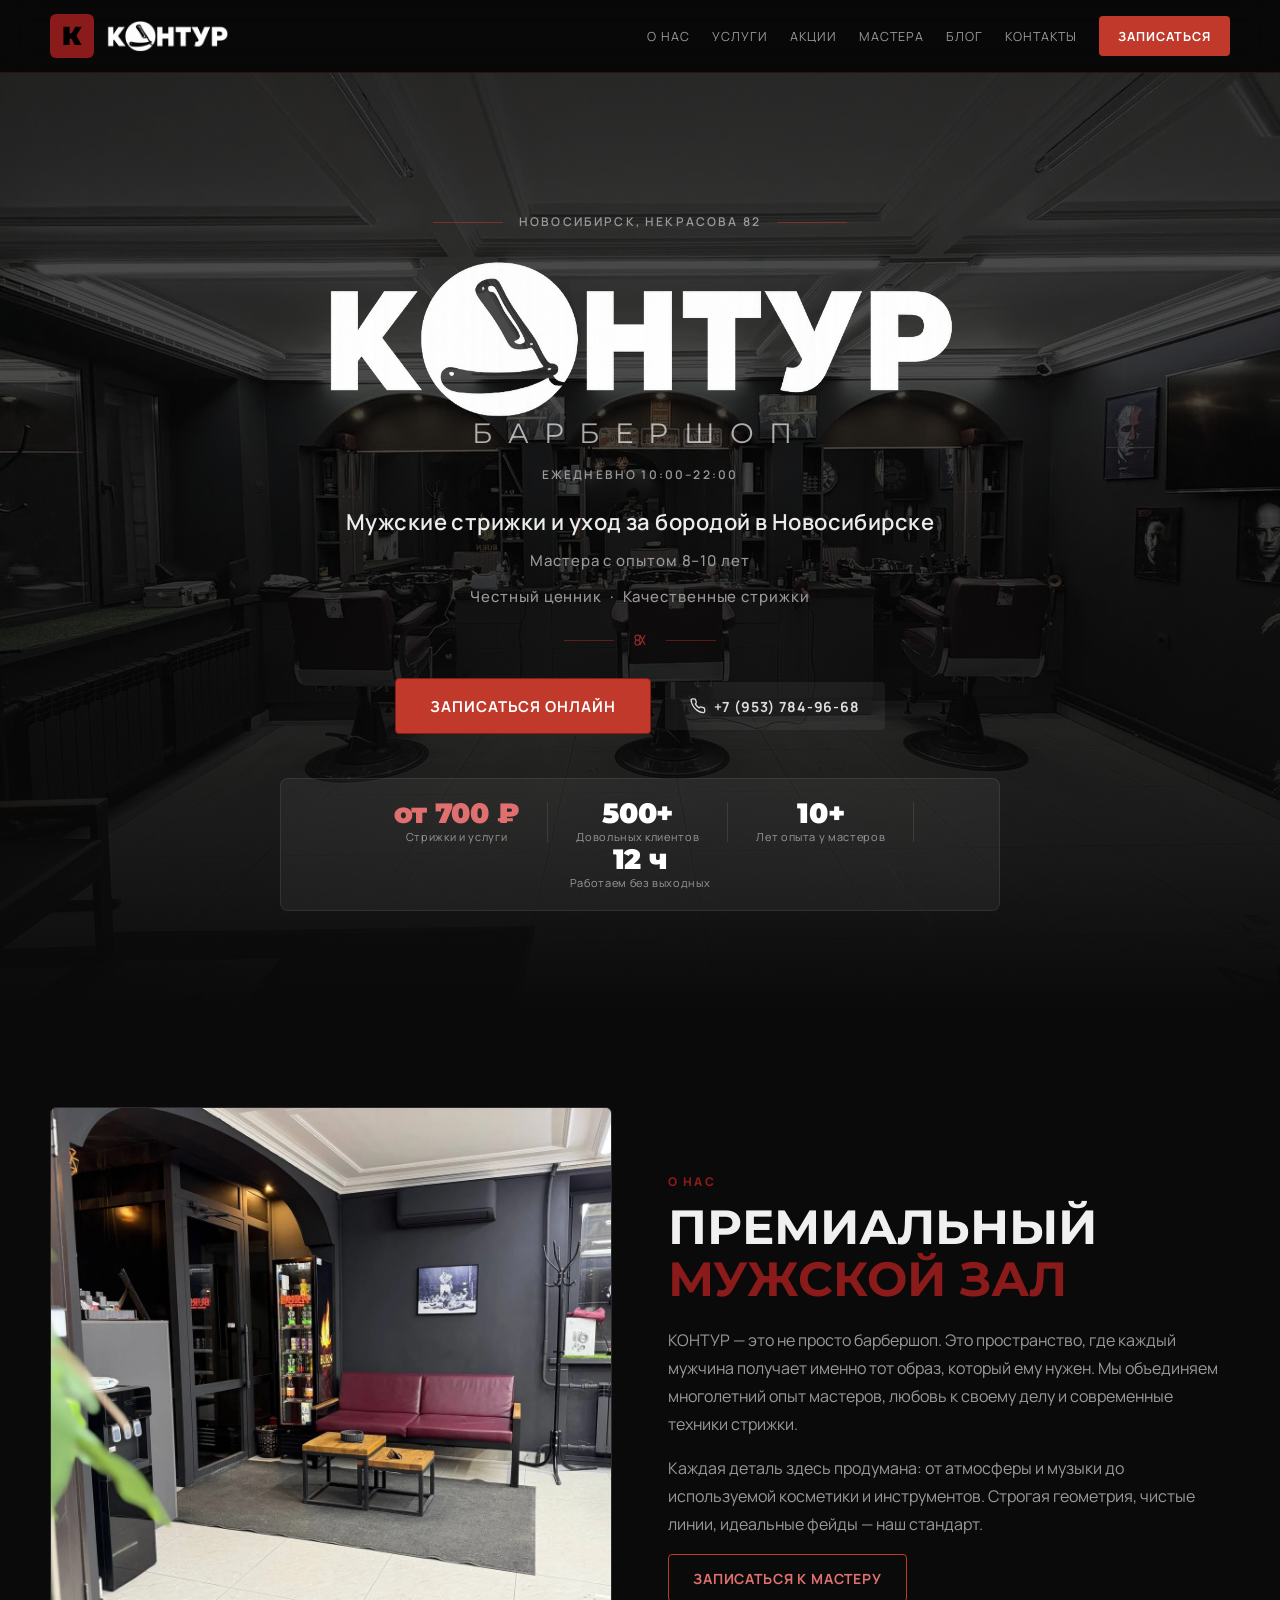
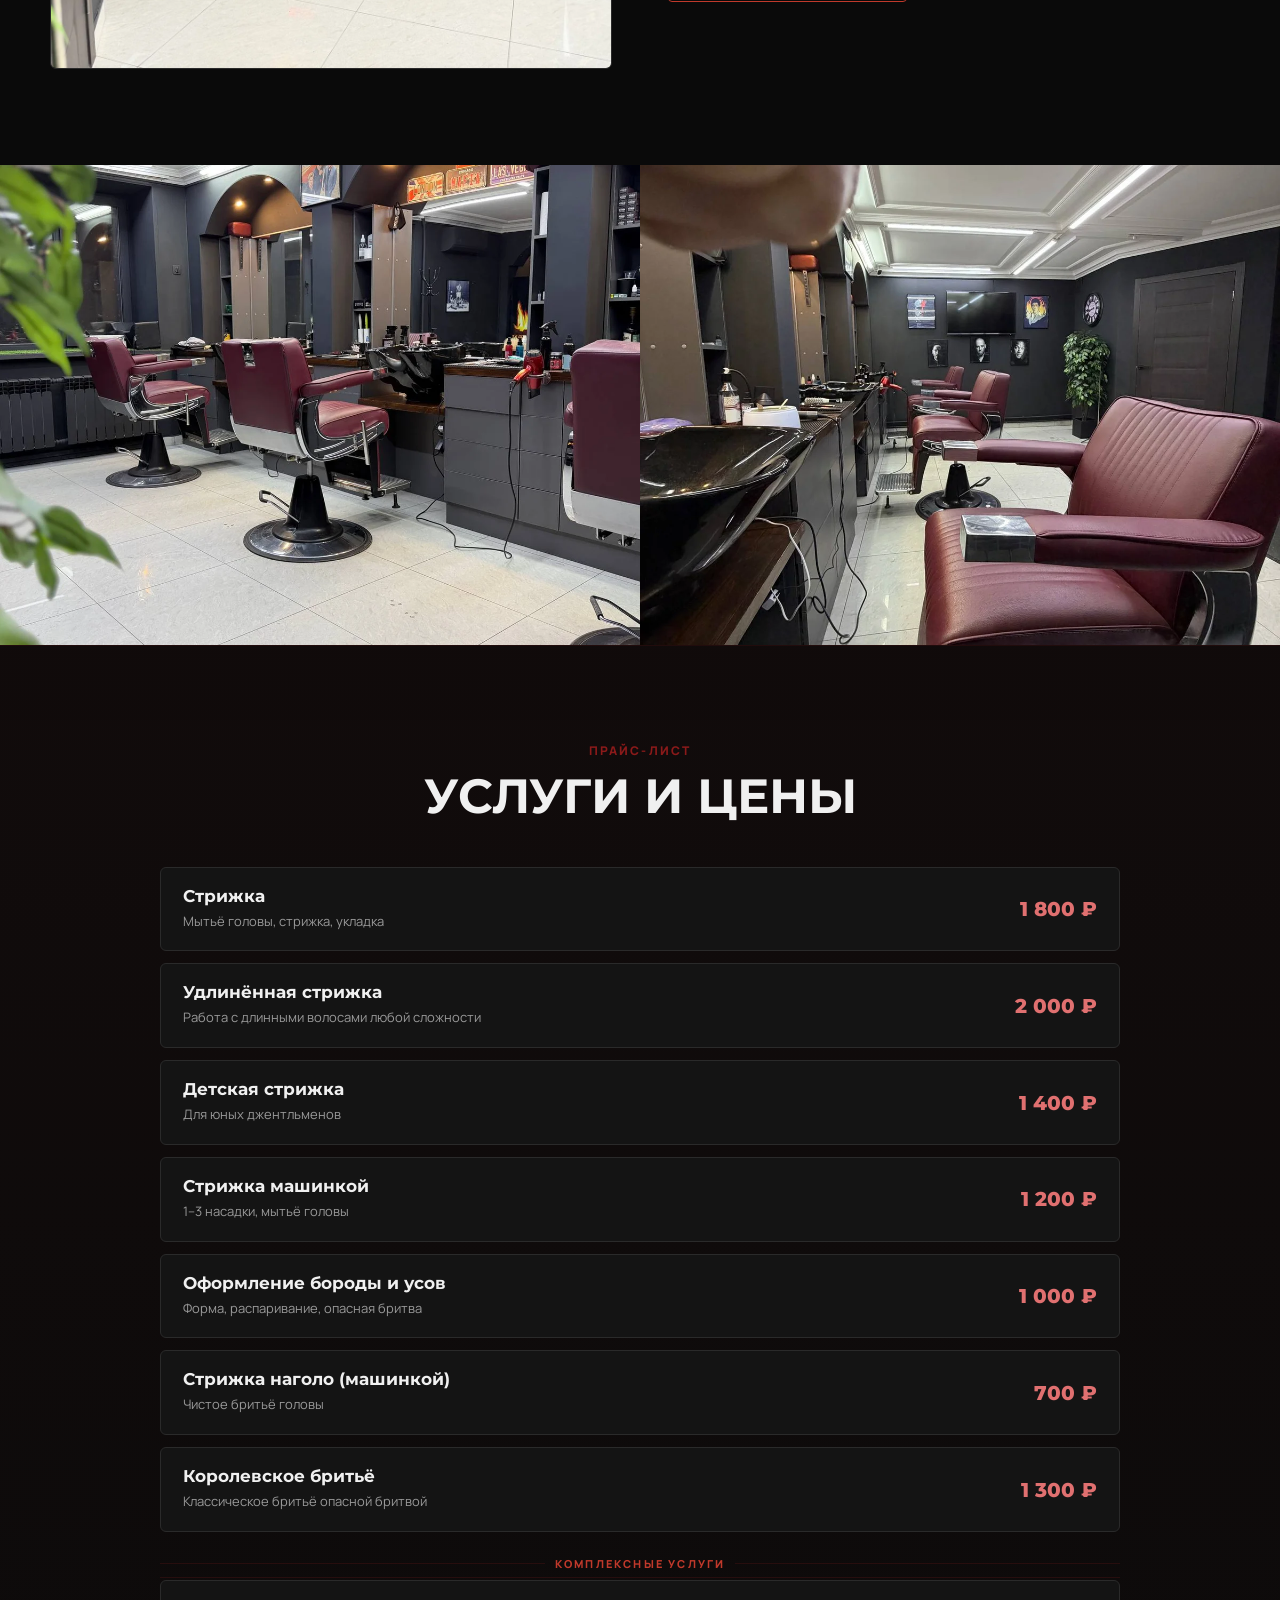
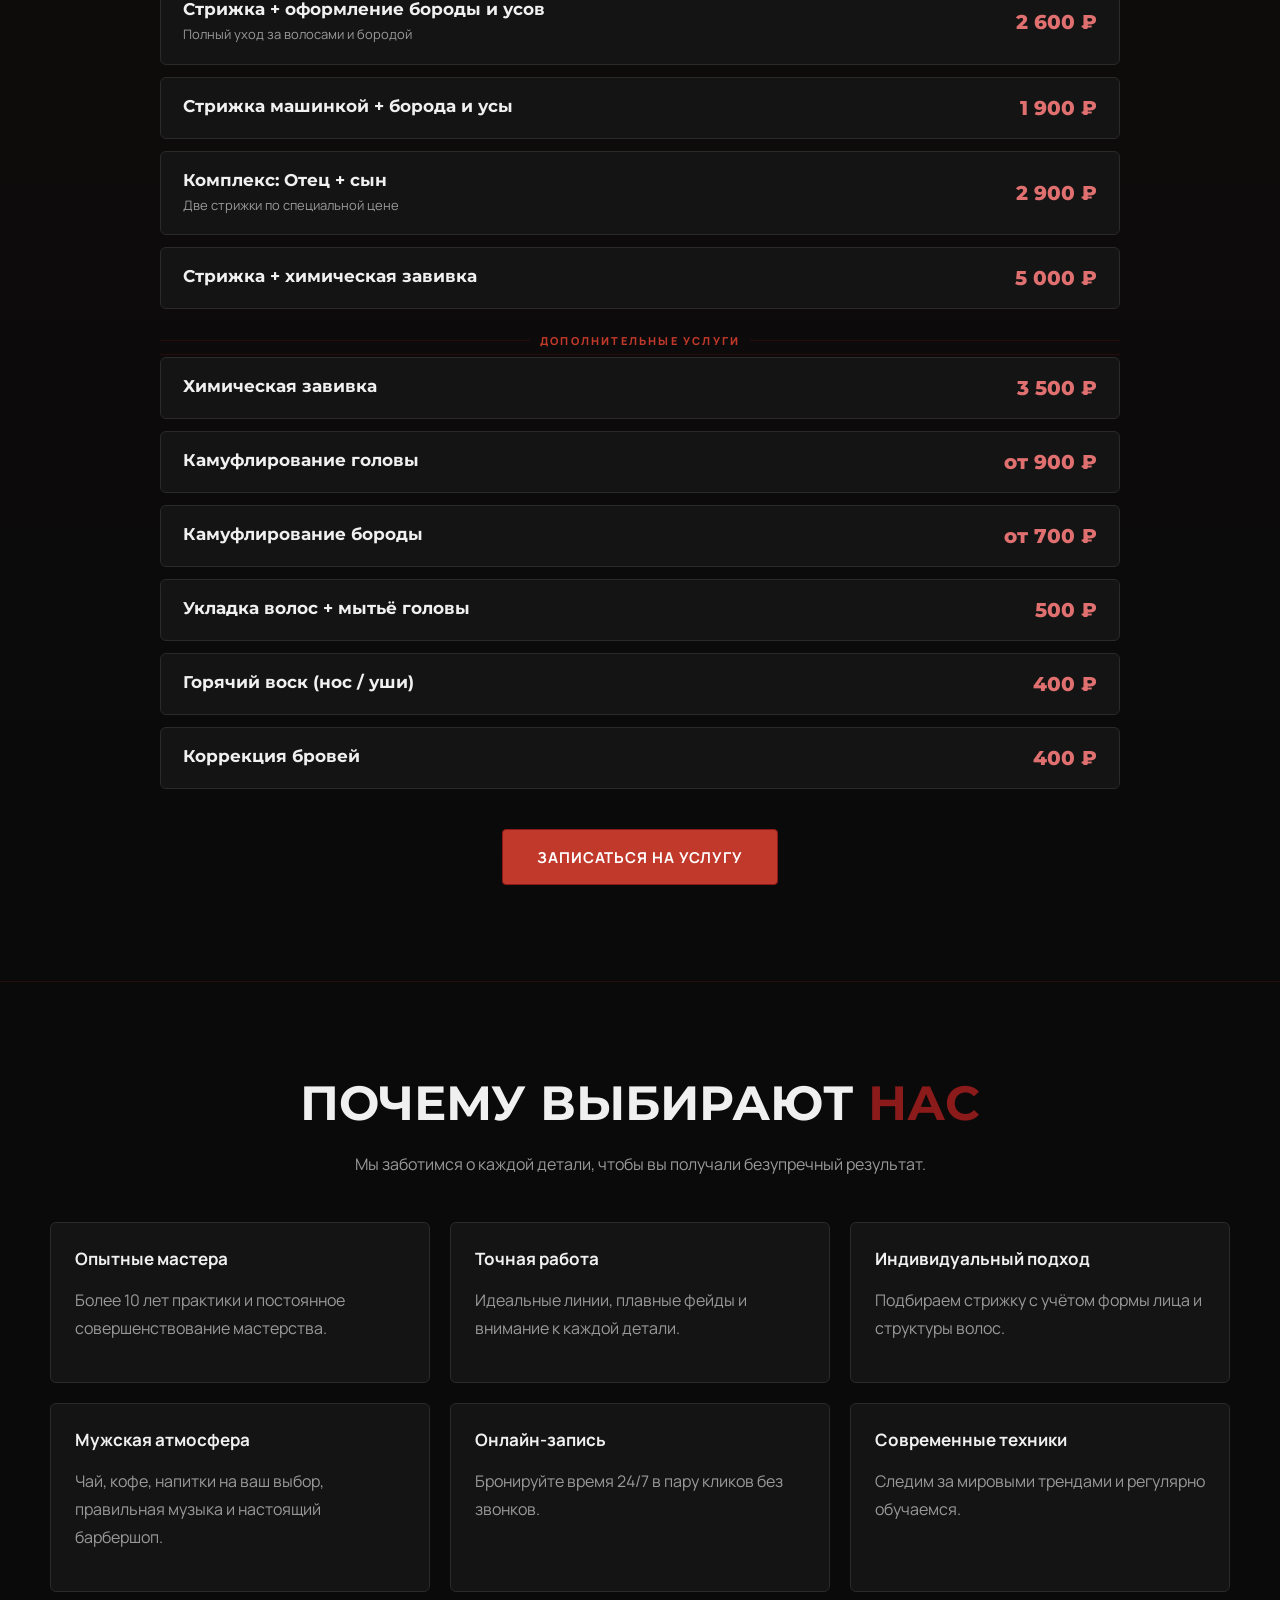
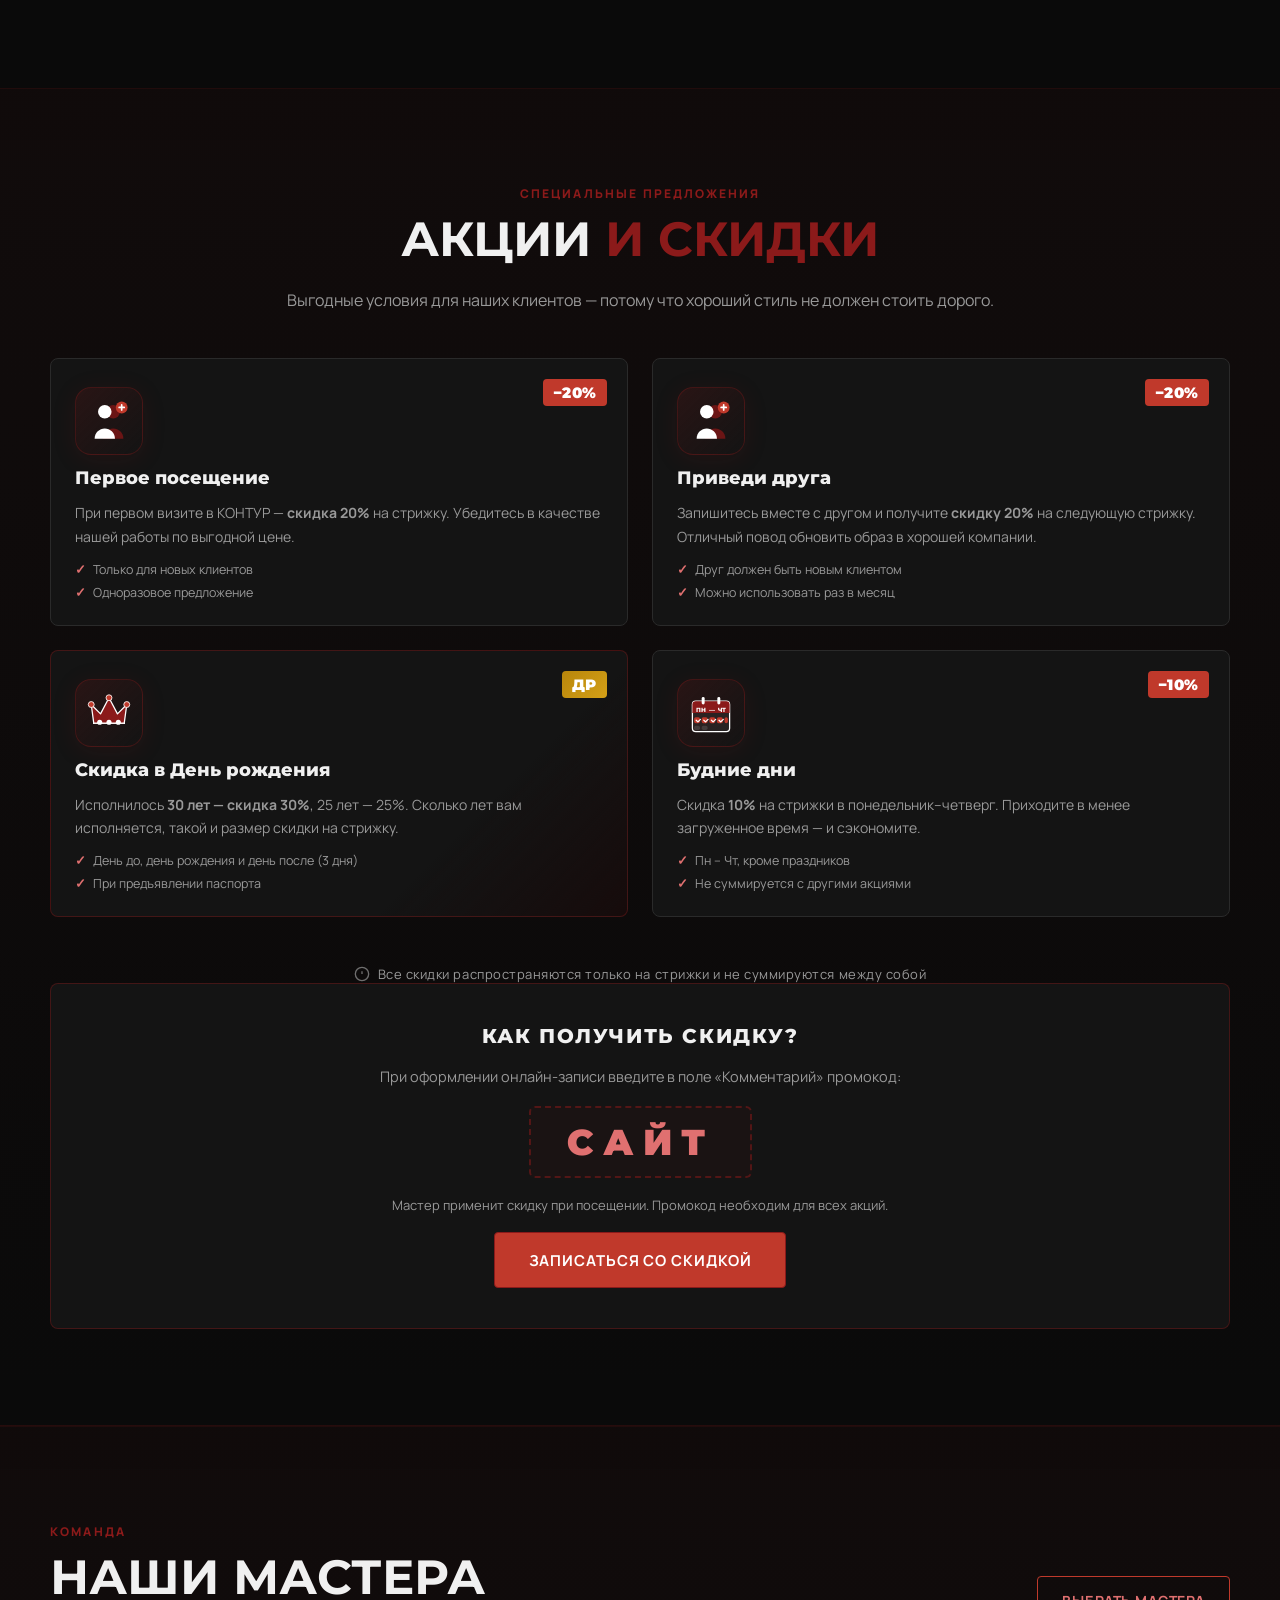
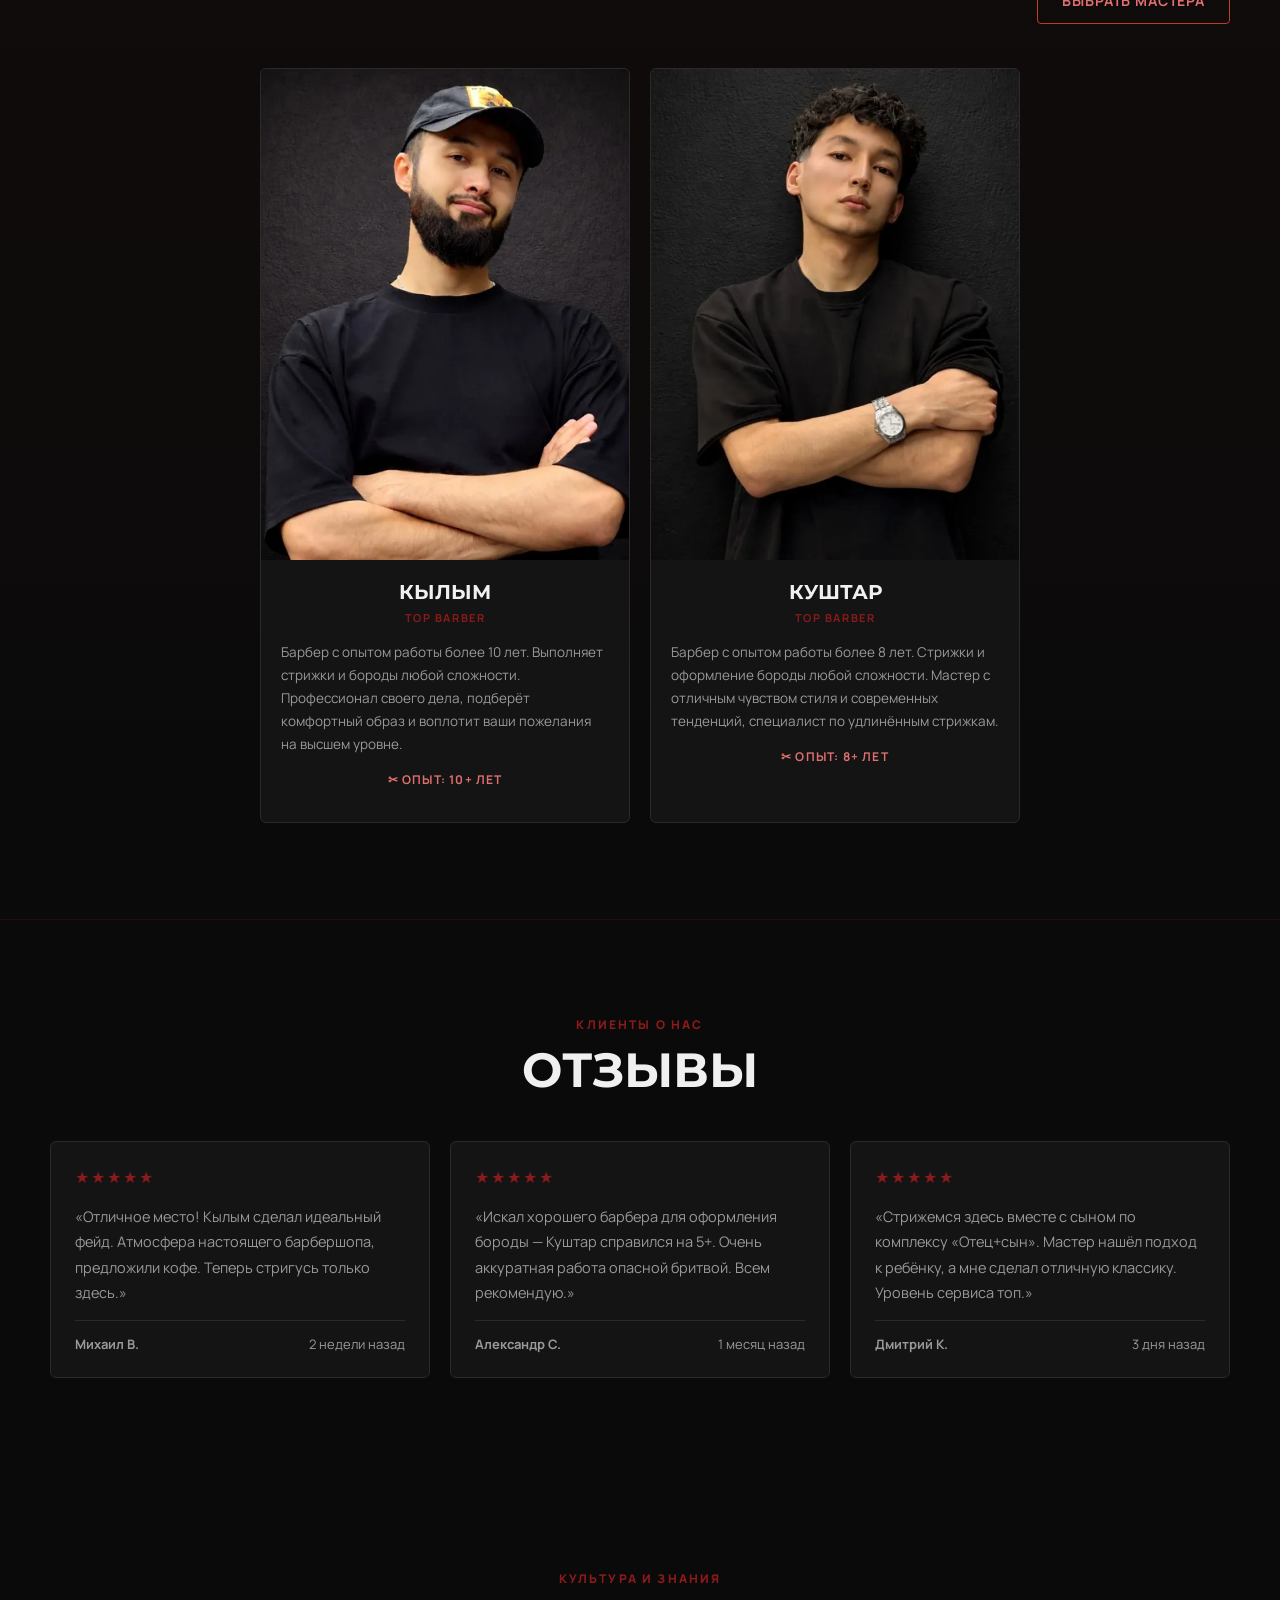
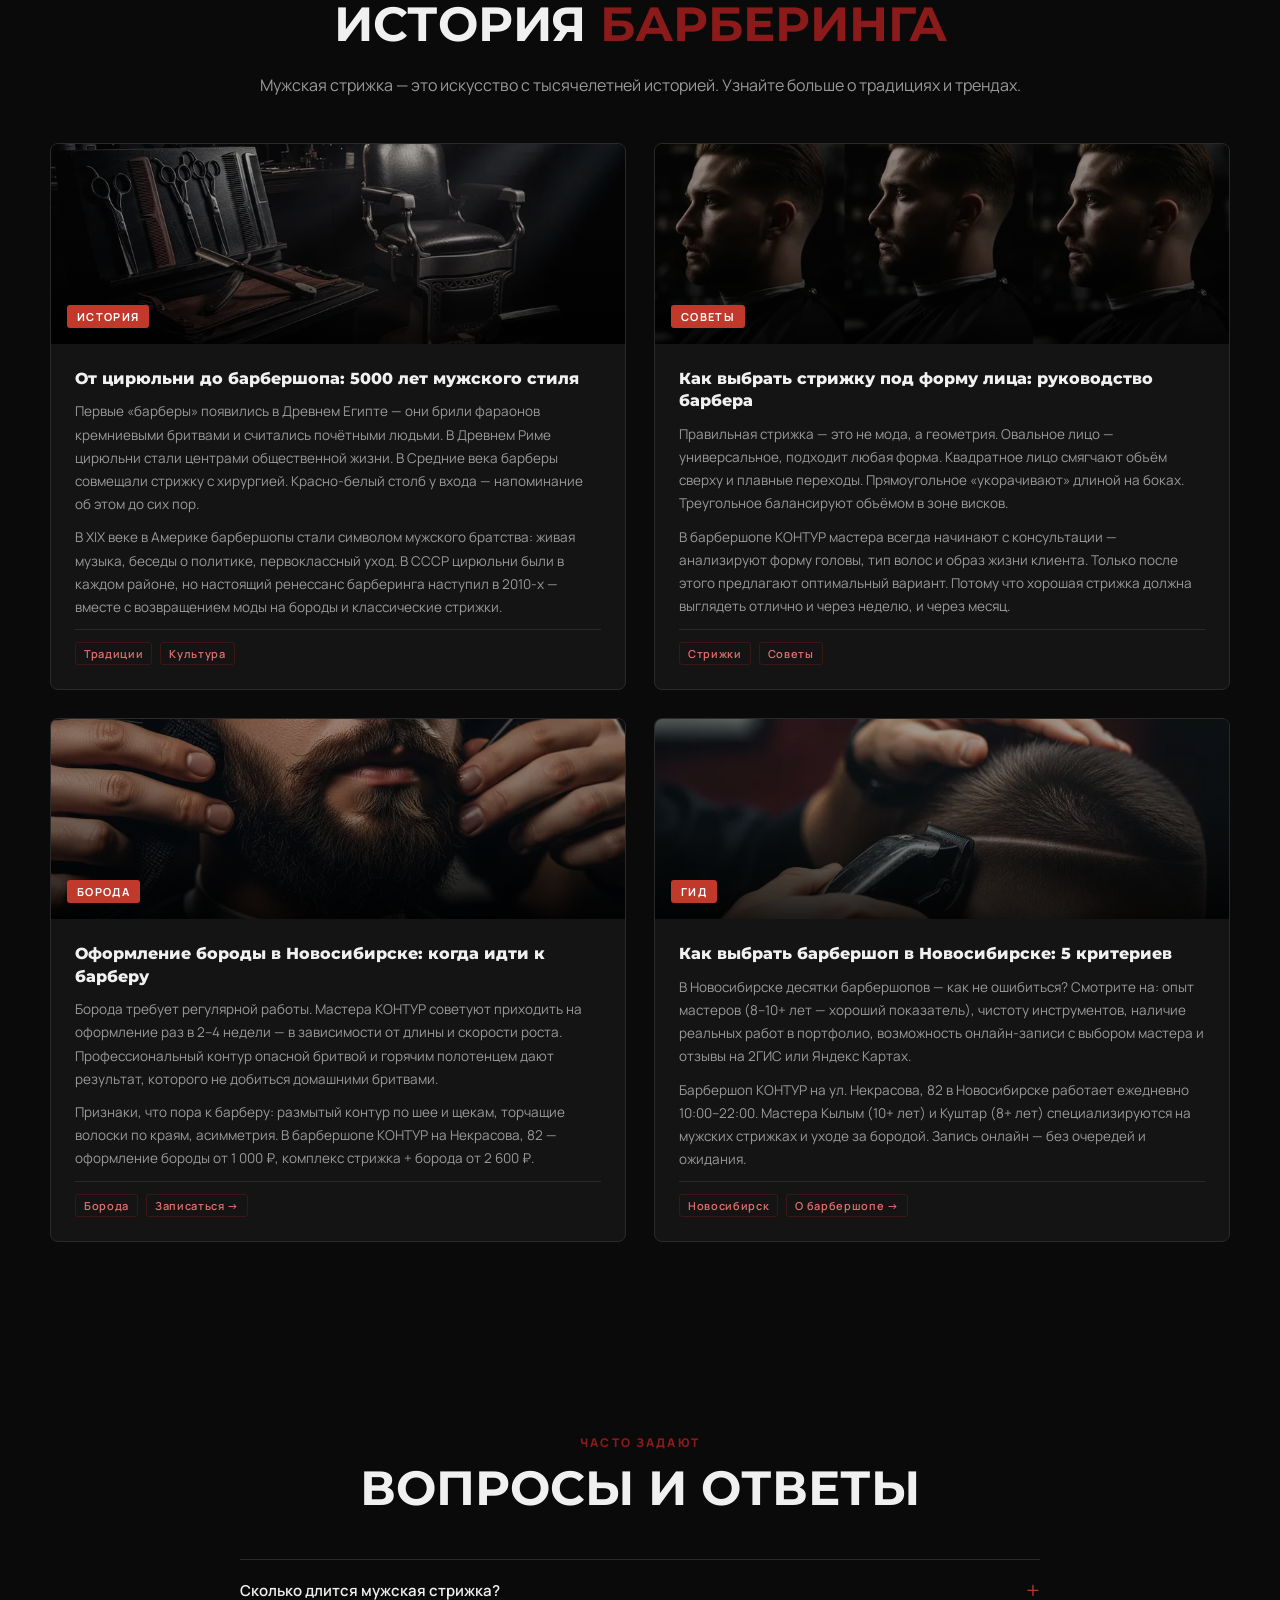
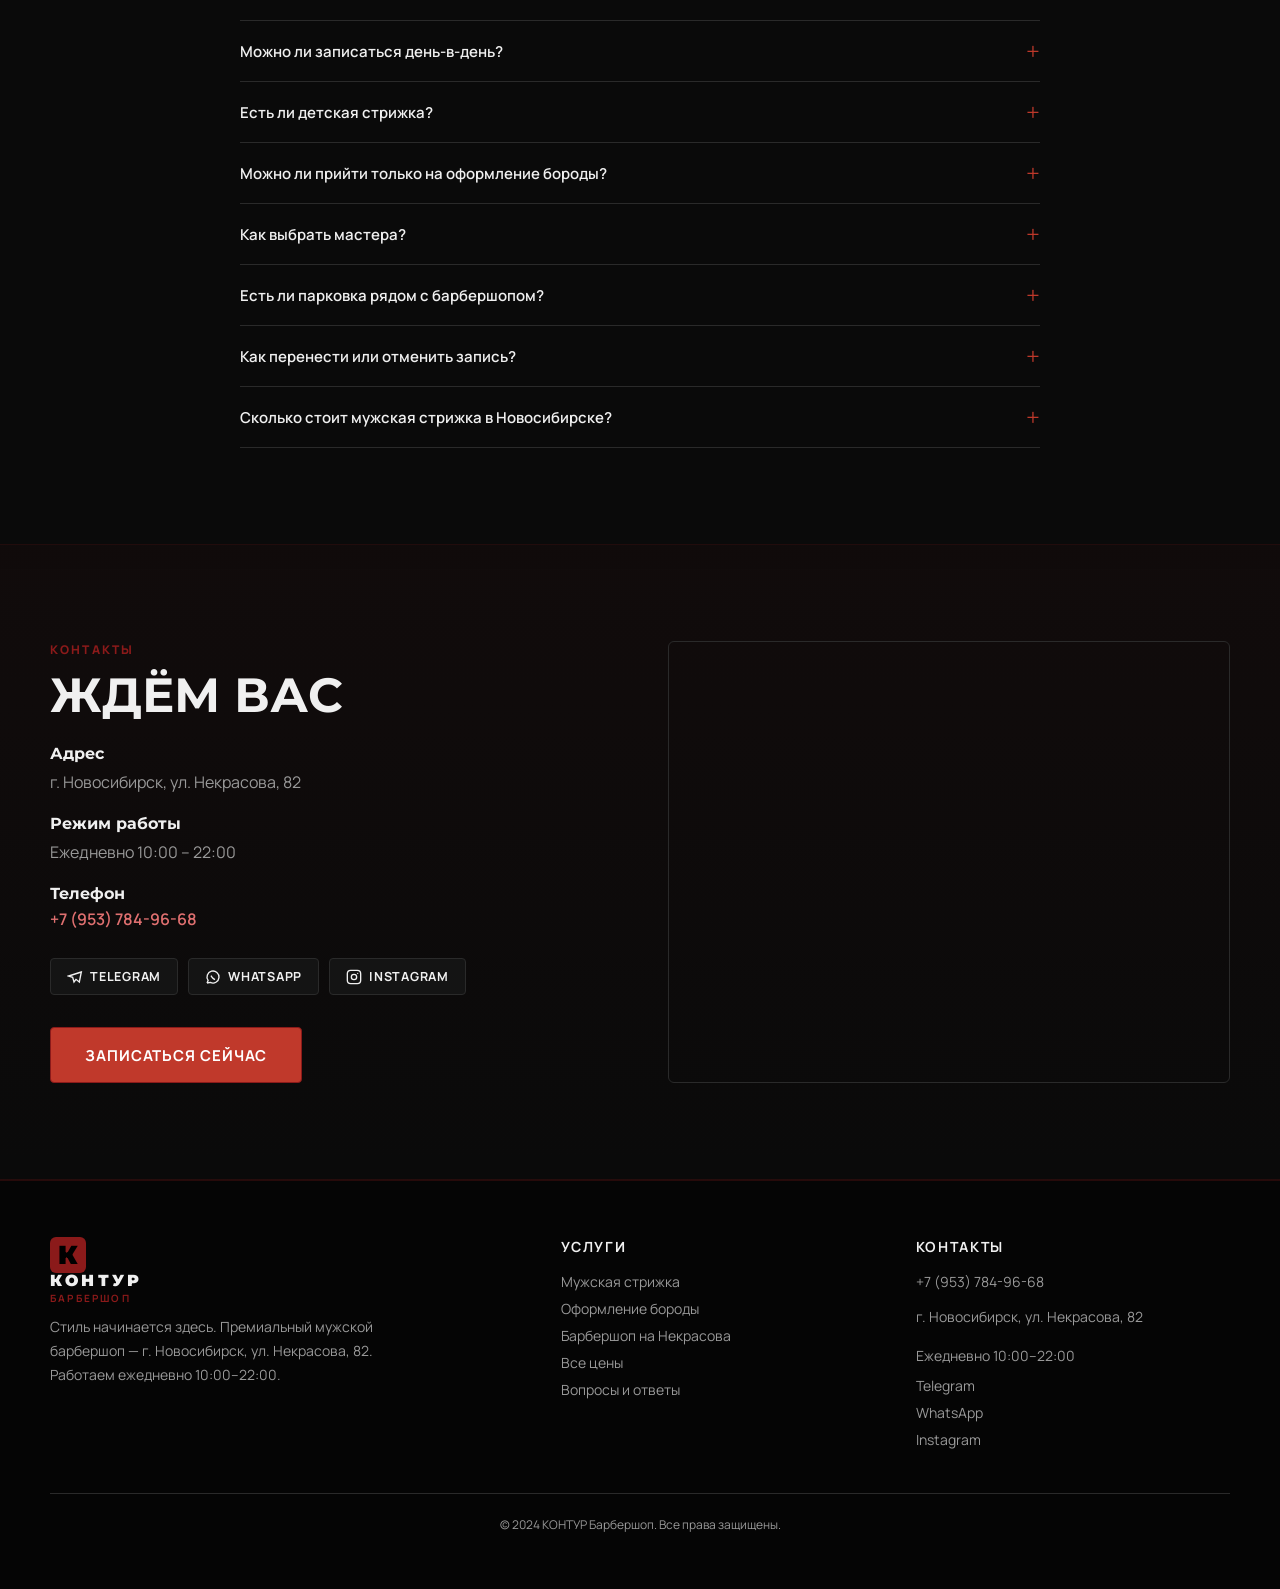
==== commit 92079920: "Add files via upload" ====
--- a/docs/index.html
+++ b/docs/index.html
@@ -168,7 +168,7 @@
     <section class="section" id="about">
       <div class="container two-col">
         <div class="image-card">
-          <img src="./images/about-tools.webp" alt="Инструменты барбера" loading="lazy" decoding="async" />
+          <img src="./images/about-interior.webp" alt="Интерьер барбершопа КОНТУР" loading="lazy" decoding="async" />
         </div>
         <div>
           <div class="eyebrow">О нас</div>
@@ -176,6 +176,18 @@
           <p>КОНТУР — это не просто барбершоп. Это пространство, где каждый мужчина получает именно тот образ, который ему нужен. Мы объединяем многолетний опыт мастеров, любовь к своему делу и современные техники стрижки.</p>
           <p>Каждая деталь здесь продумана: от атмосферы и музыки до используемой косметики и инструментов. Строгая геометрия, чистые линии, идеальные фейды — наш стандарт.</p>
           <a class="btn btn-outline" href="https://n655230.yclients.com/" target="_blank" rel="noopener" onclick="ym(XXXXXX,'reachGoal','click_zapis')">Записаться к мастеру</a>
+        </div>
+      </div>
+    </section>
+
+    <!-- GALLERY -->
+    <section class="gallery-strip">
+      <div class="gallery-strip-inner">
+        <div class="gallery-strip-item">
+          <img src="./images/interior-mirrors.webp" alt="Рабочие места барбершопа КОНТУР" loading="lazy" decoding="async" />
+        </div>
+        <div class="gallery-strip-item">
+          <img src="./images/interior-chairs.webp" alt="Кресла барбершопа КОНТУР" loading="lazy" decoding="async" />
         </div>
       </div>
     </section>
@@ -552,7 +564,7 @@
               <p>Признаки, что пора к барберу: размытый контур по шее и щекам, торчащие волоски по краям, асимметрия. В барбершопе КОНТУР на Некрасова, 82 — оформление бороды от 1 000 ₽, комплекс стрижка + борода от 2 600 ₽.</p>
               <div class="blog-card-footer">
                 <span class="blog-tag">Борода</span>
-                <a class="blog-tag" href="./oformlenie-borody-novosibirsk.html" style="text-decoration:none;">Записаться →</a>
+                <a class="blog-tag" href="/oformlenie-borody-novosibirsk" style="text-decoration:none;">Записаться →</a>
               </div>
             </div>
           </article>
@@ -568,7 +580,7 @@
               <p>Барбершоп КОНТУР на ул. Некрасова, 82 в Новосибирске работает ежедневно 10:00–22:00. Мастера Кылым (10+ лет) и Куштар (8+ лет) специализируются на мужских стрижках и уходе за бородой. Запись онлайн — без очередей и ожидания.</p>
               <div class="blog-card-footer">
                 <span class="blog-tag">Новосибирск</span>
-                <a class="blog-tag" href="./barbershop-nekrasova.html" style="text-decoration:none;">О барбершопе →</a>
+                <a class="blog-tag" href="/barbershop-nekrasova" style="text-decoration:none;">О барбершопе →</a>
               </div>
             </div>
           </article>
@@ -695,9 +707,9 @@
       </div>
       <div>
         <h3>Услуги</h3>
-        <a href="./muzhskaya-strizhka-novosibirsk.html">Мужская стрижка</a>
-        <a href="./oformlenie-borody-novosibirsk.html">Оформление бороды</a>
-        <a href="./barbershop-nekrasova.html">Барбершоп на Некрасова</a>
+        <a href="/muzhskaya-strizhka-novosibirsk">Мужская стрижка</a>
+        <a href="/oformlenie-borody-novosibirsk">Оформление бороды</a>
+        <a href="/barbershop-nekrasova">Барбершоп на Некрасова</a>
         <a href="#services">Все цены</a>
         <a href="#faq">Вопросы и ответы</a>
       </div>
--- a/docs/styles.css
+++ b/docs/styles.css
@@ -177,6 +177,11 @@
 /* ABOUT */
 .two-col { display: grid; grid-template-columns: 1fr 1fr; gap: 56px; align-items: center; }
 .image-card img { border-radius: 6px; border: 1px solid var(--line); }
+.gallery-strip { width: 100%; overflow: hidden; }
+.gallery-strip-inner { display: grid; grid-template-columns: 1fr 1fr; gap: 0; }
+.gallery-strip-item { overflow: hidden; aspect-ratio: 4/3; }
+.gallery-strip-item img { width: 100%; height: 100%; object-fit: cover; display: block; transition: transform .6s ease; }
+.gallery-strip-item:hover img { transform: scale(1.04); }
 
 /* SERVICES */
 .services { display: grid; gap: 12px; }
